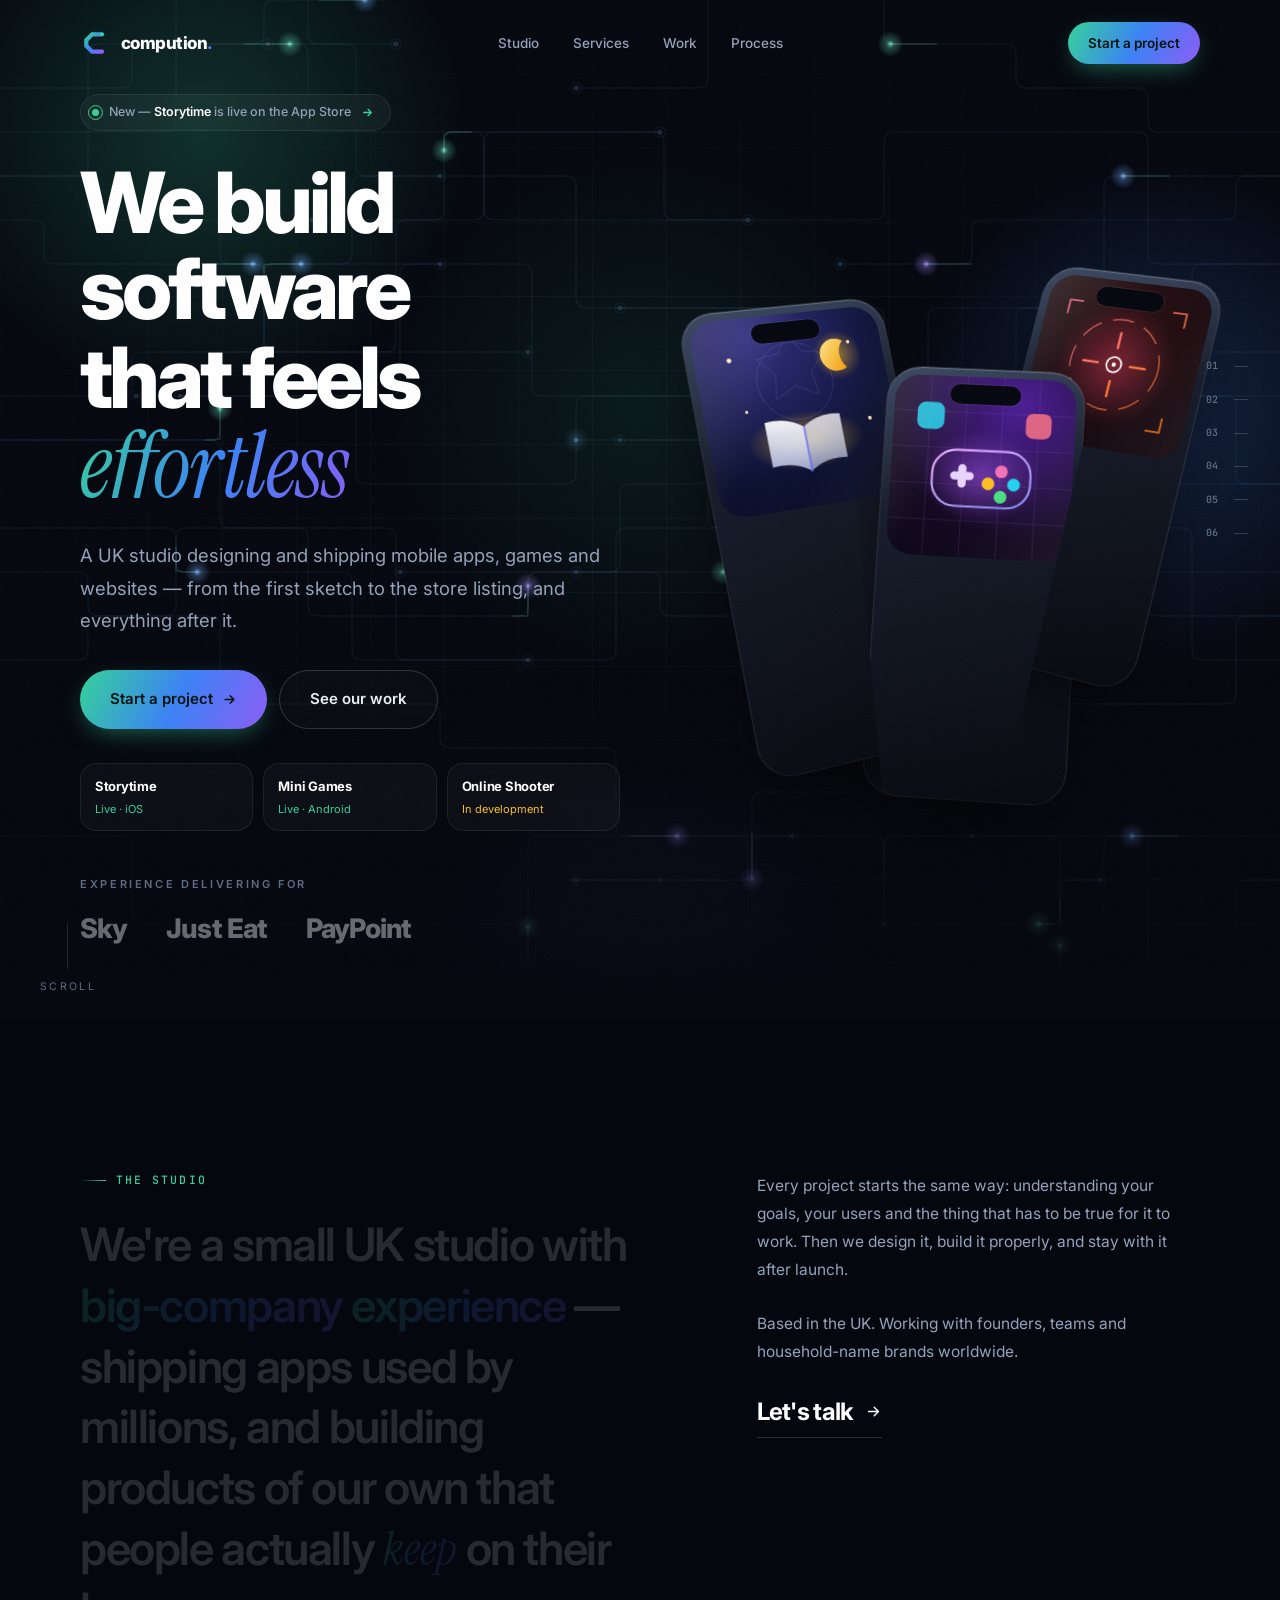
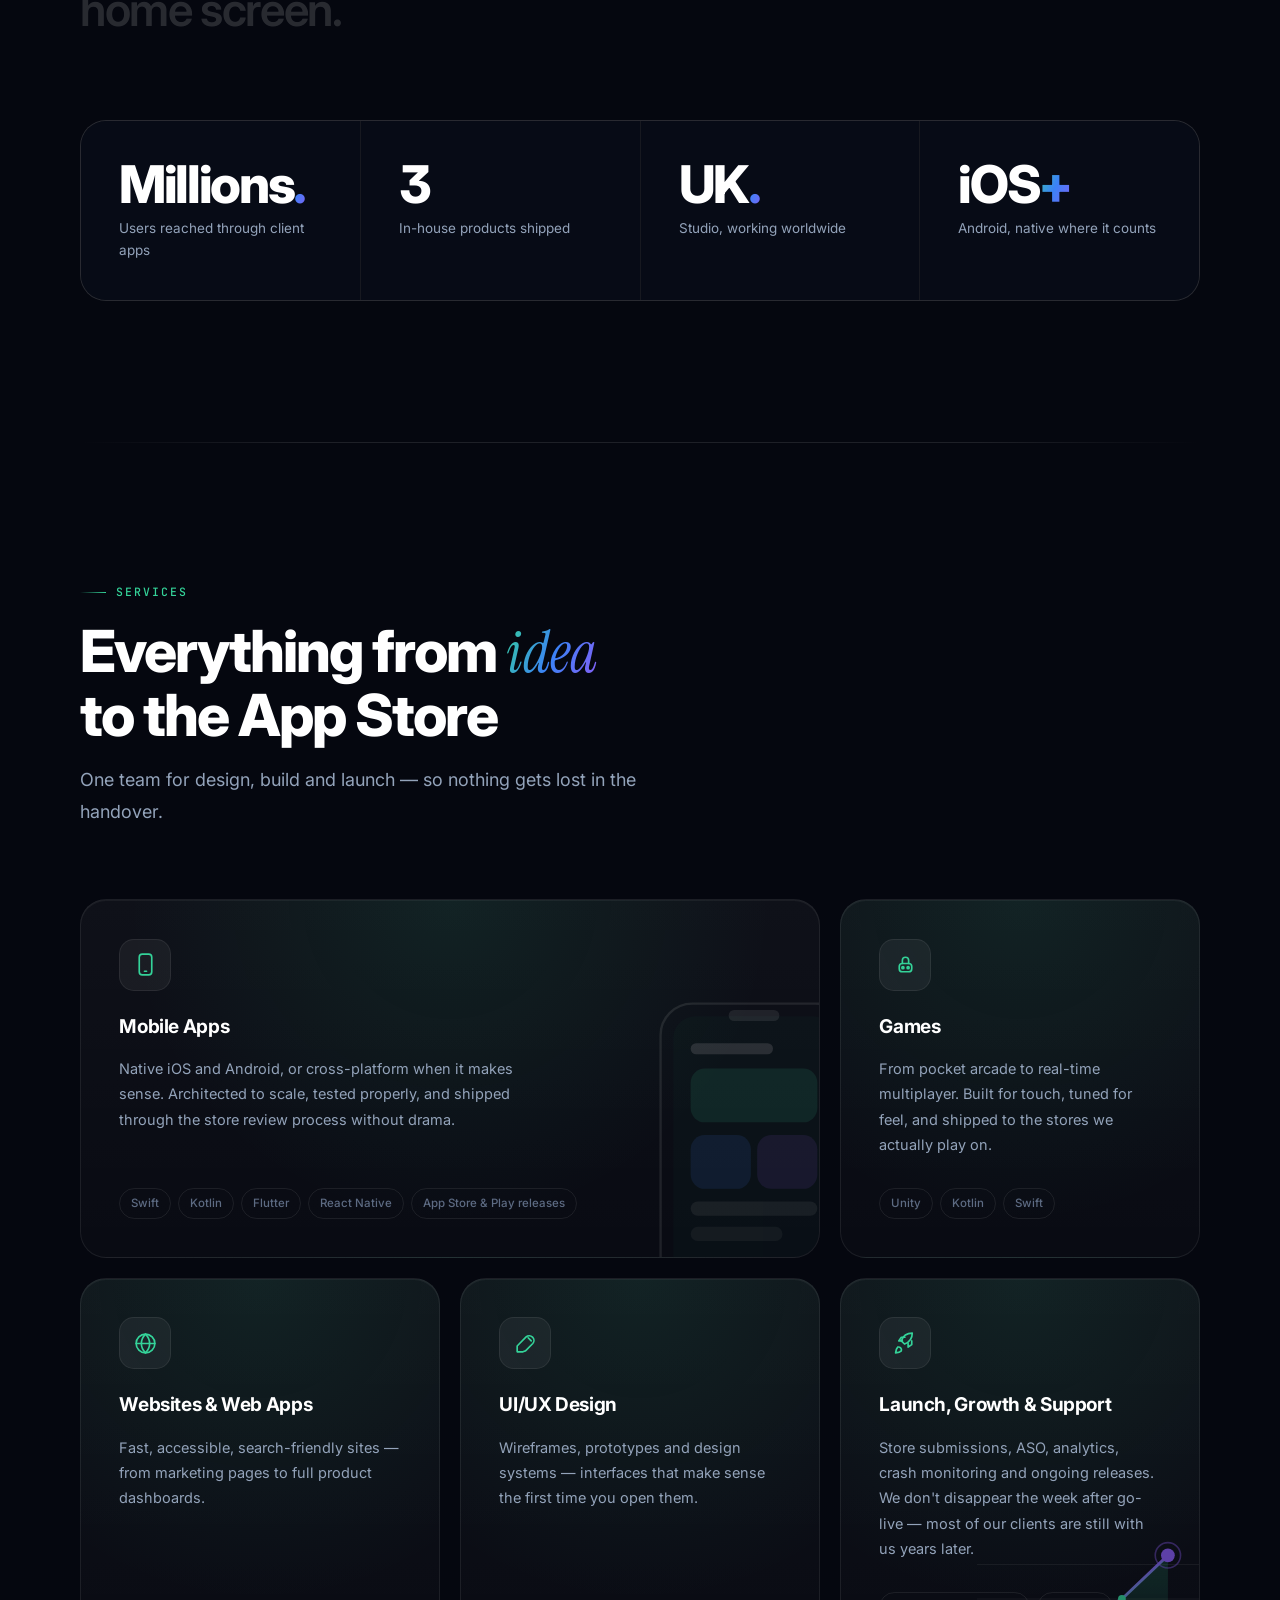
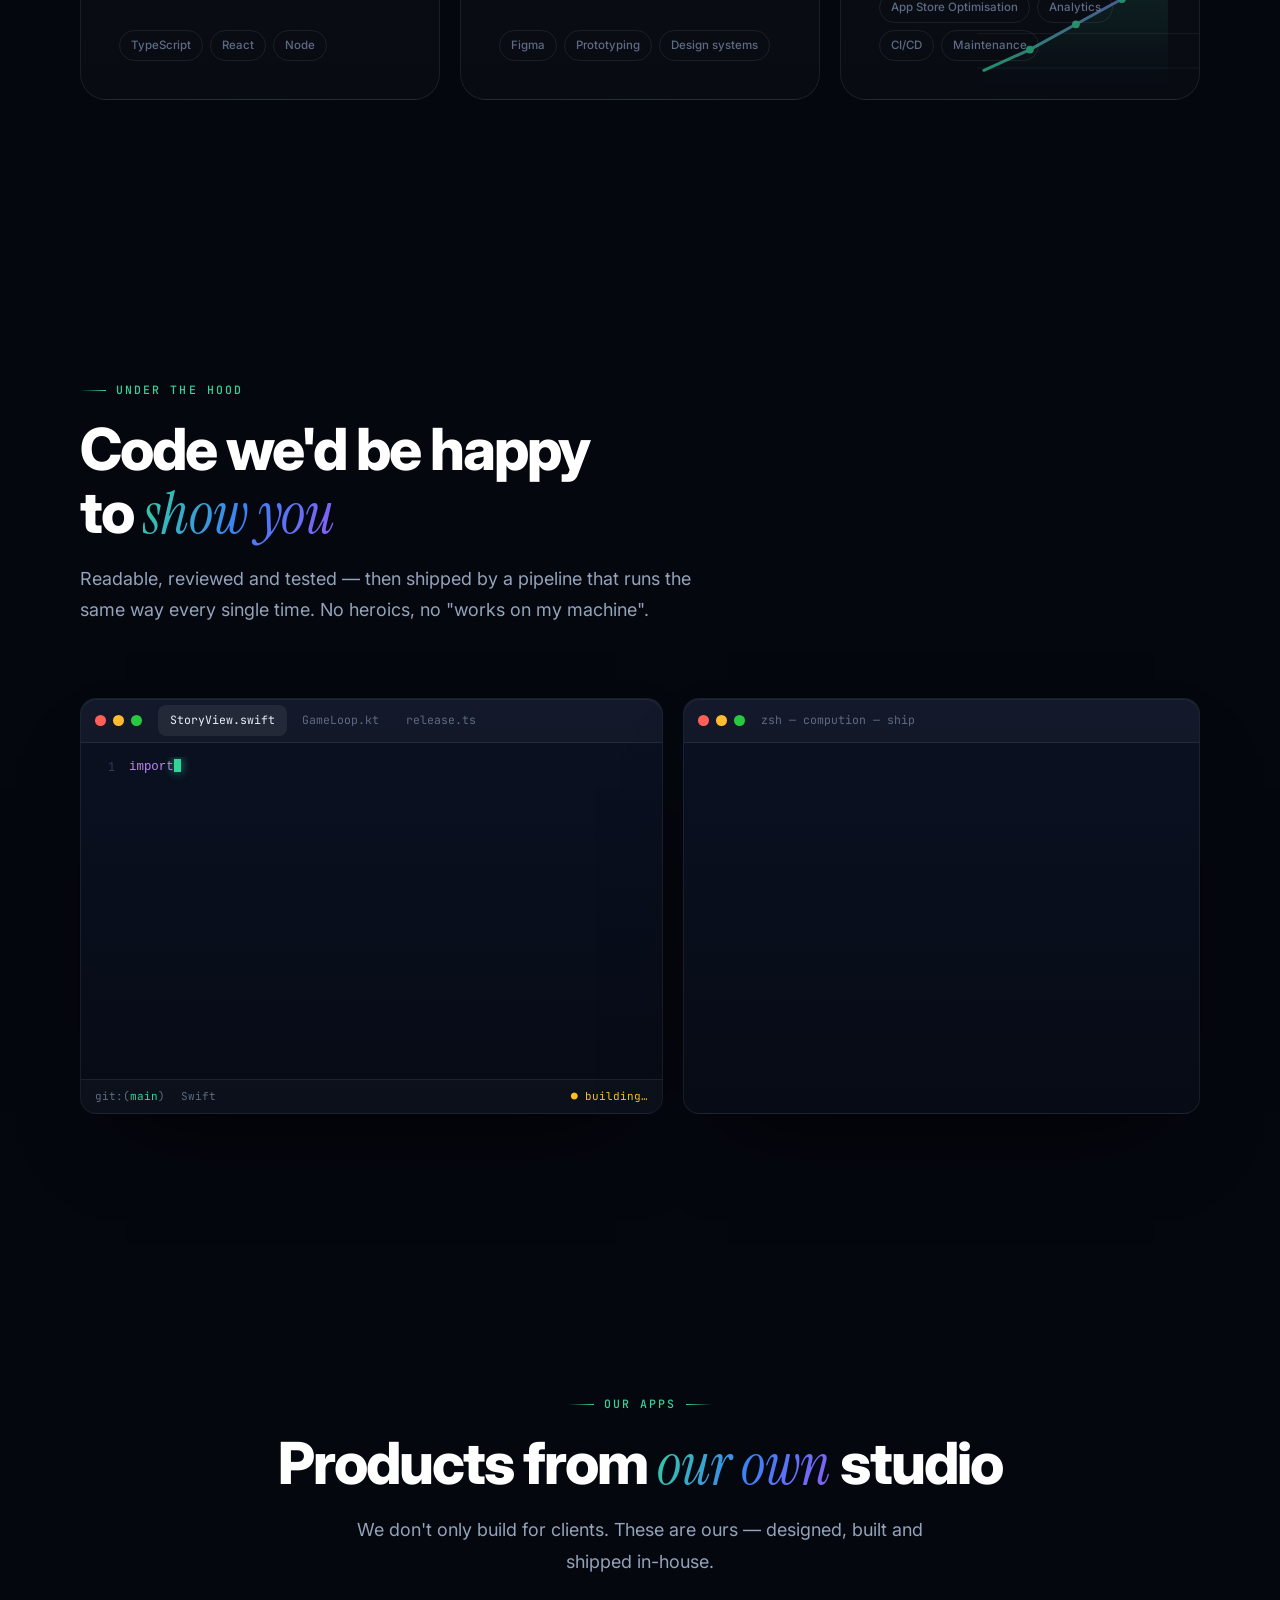
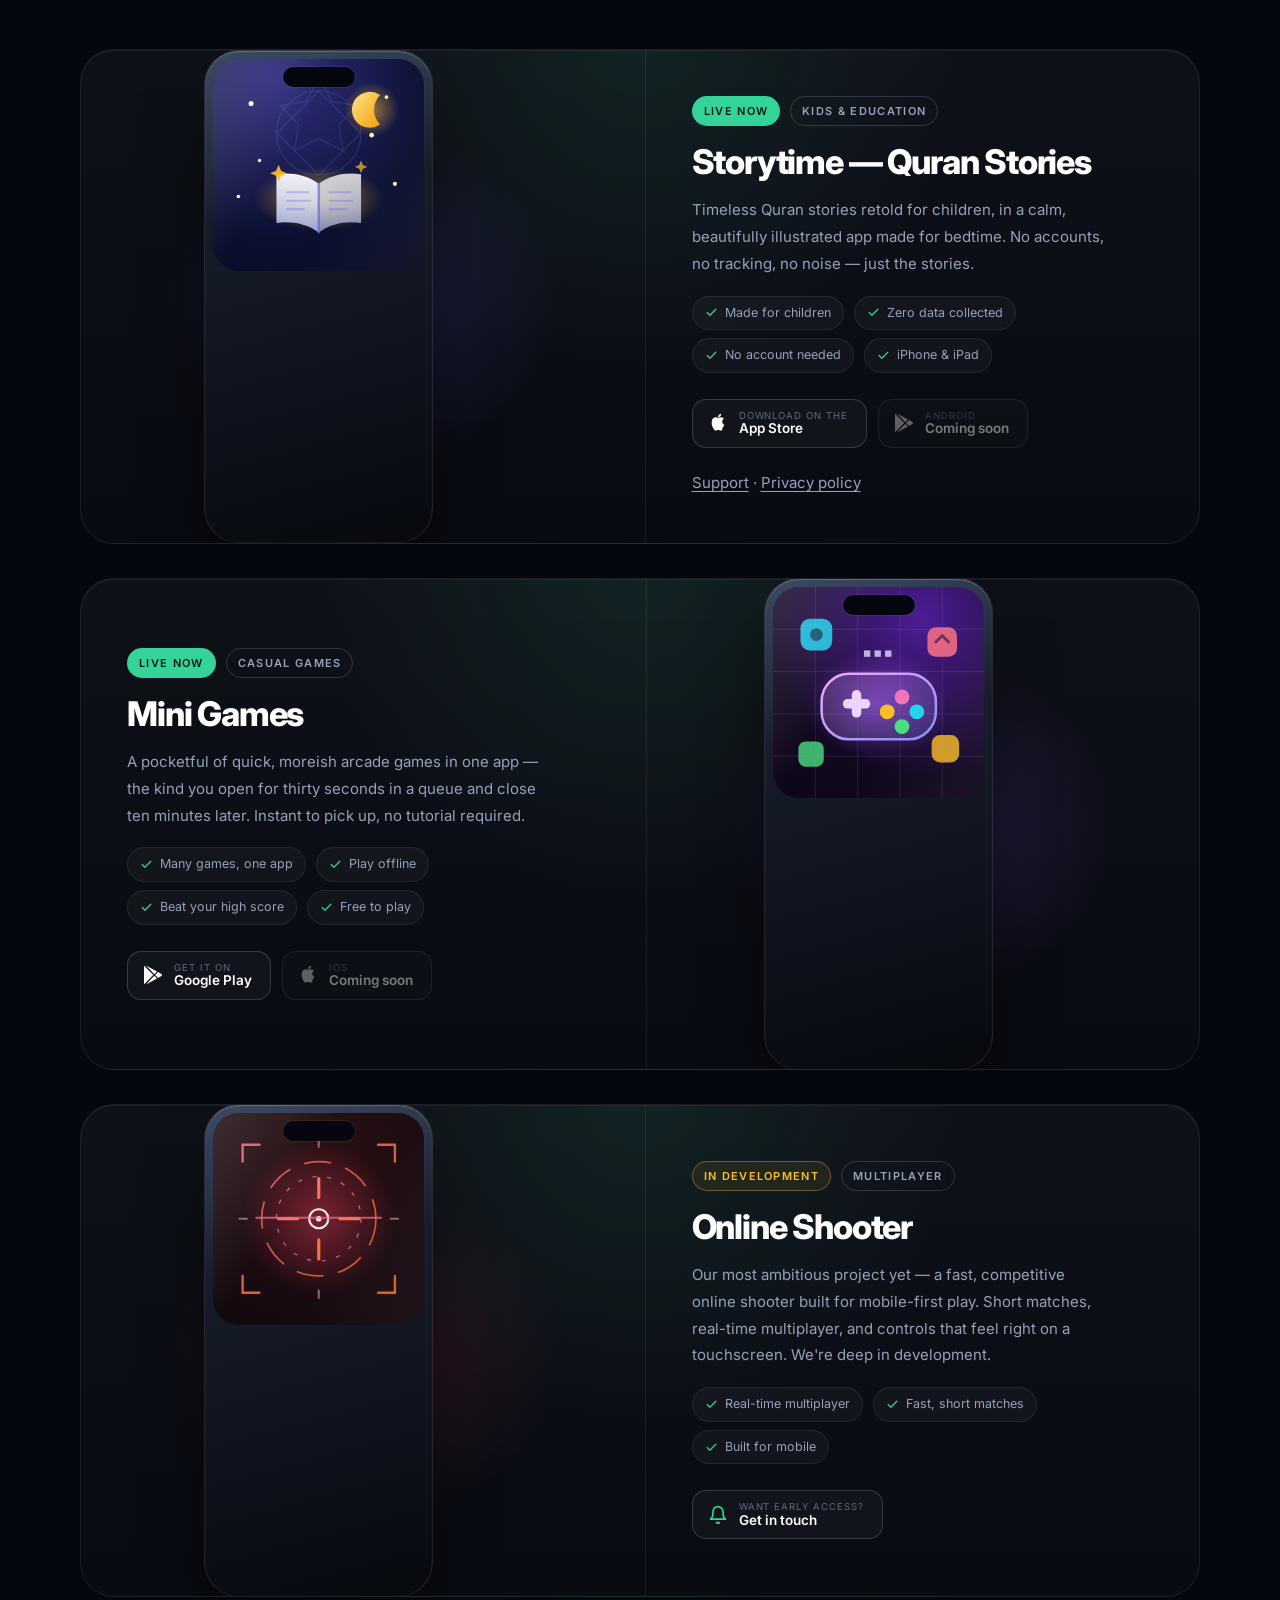
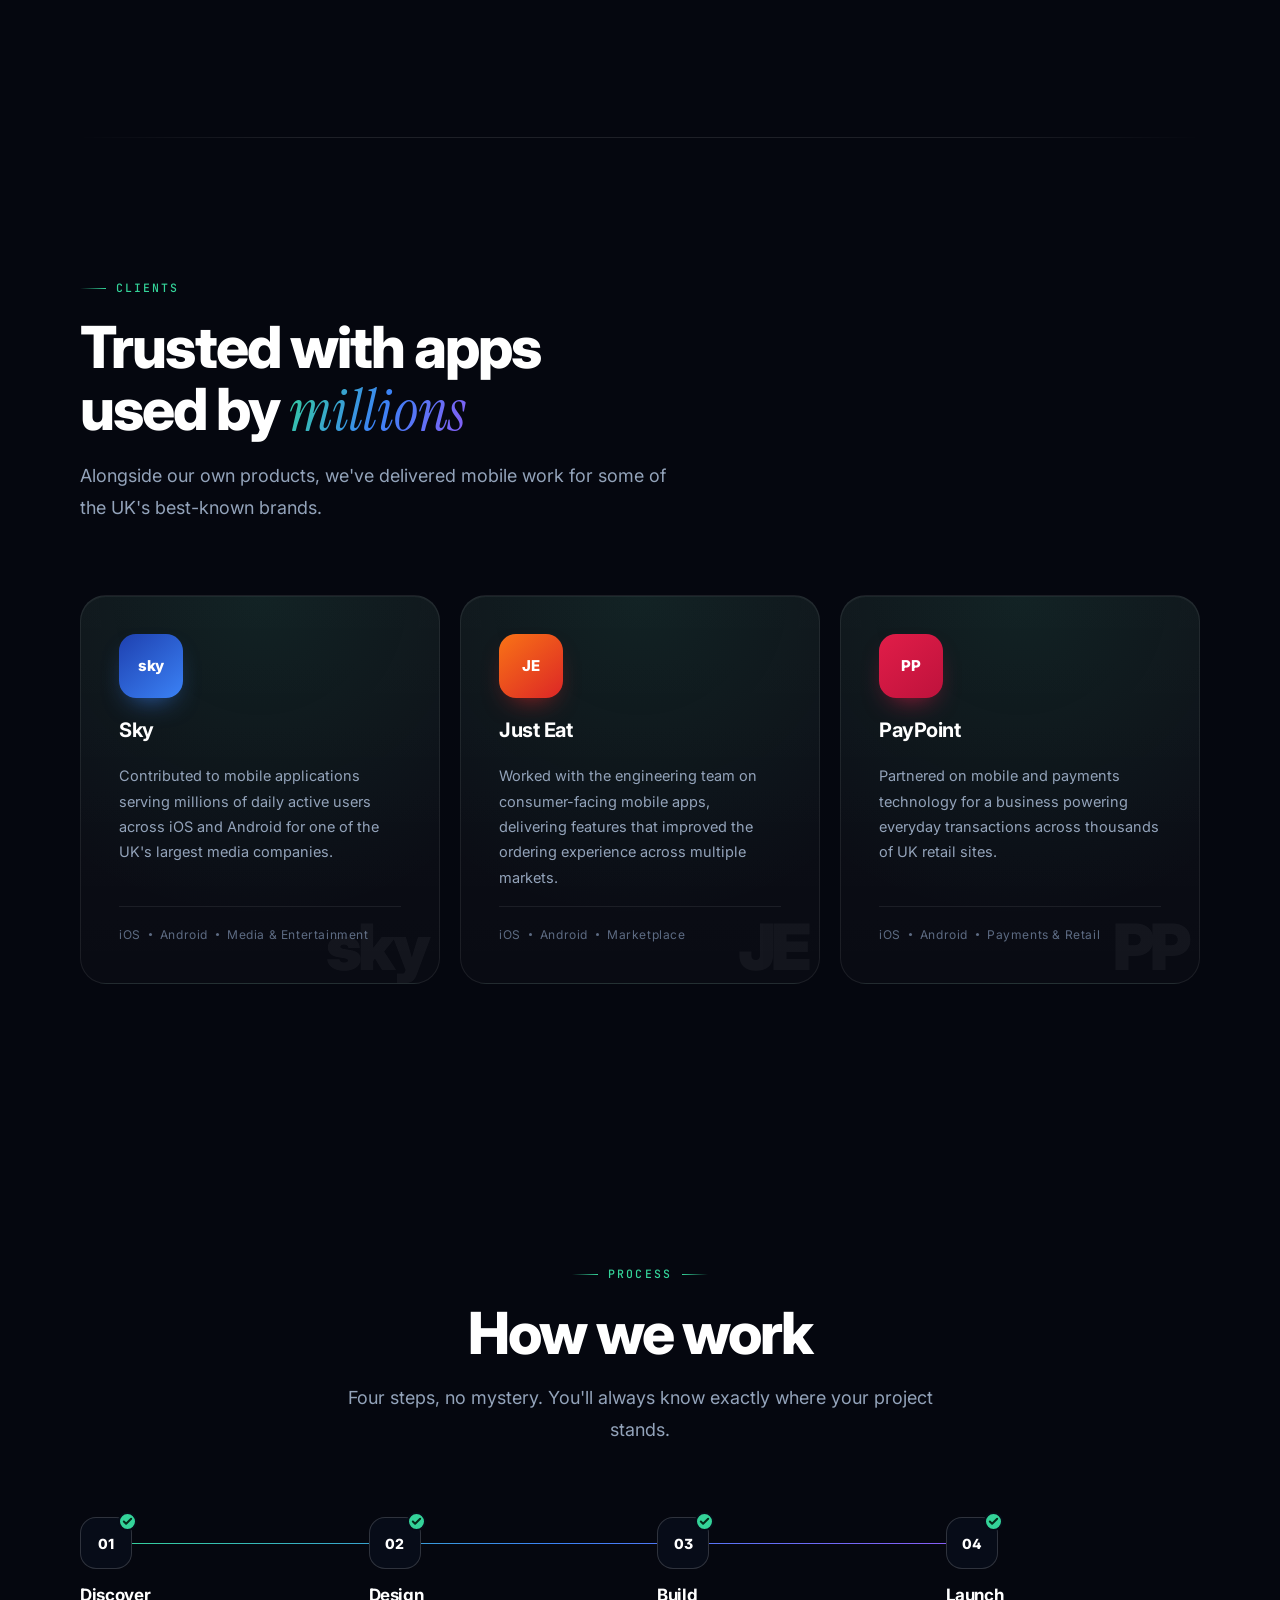
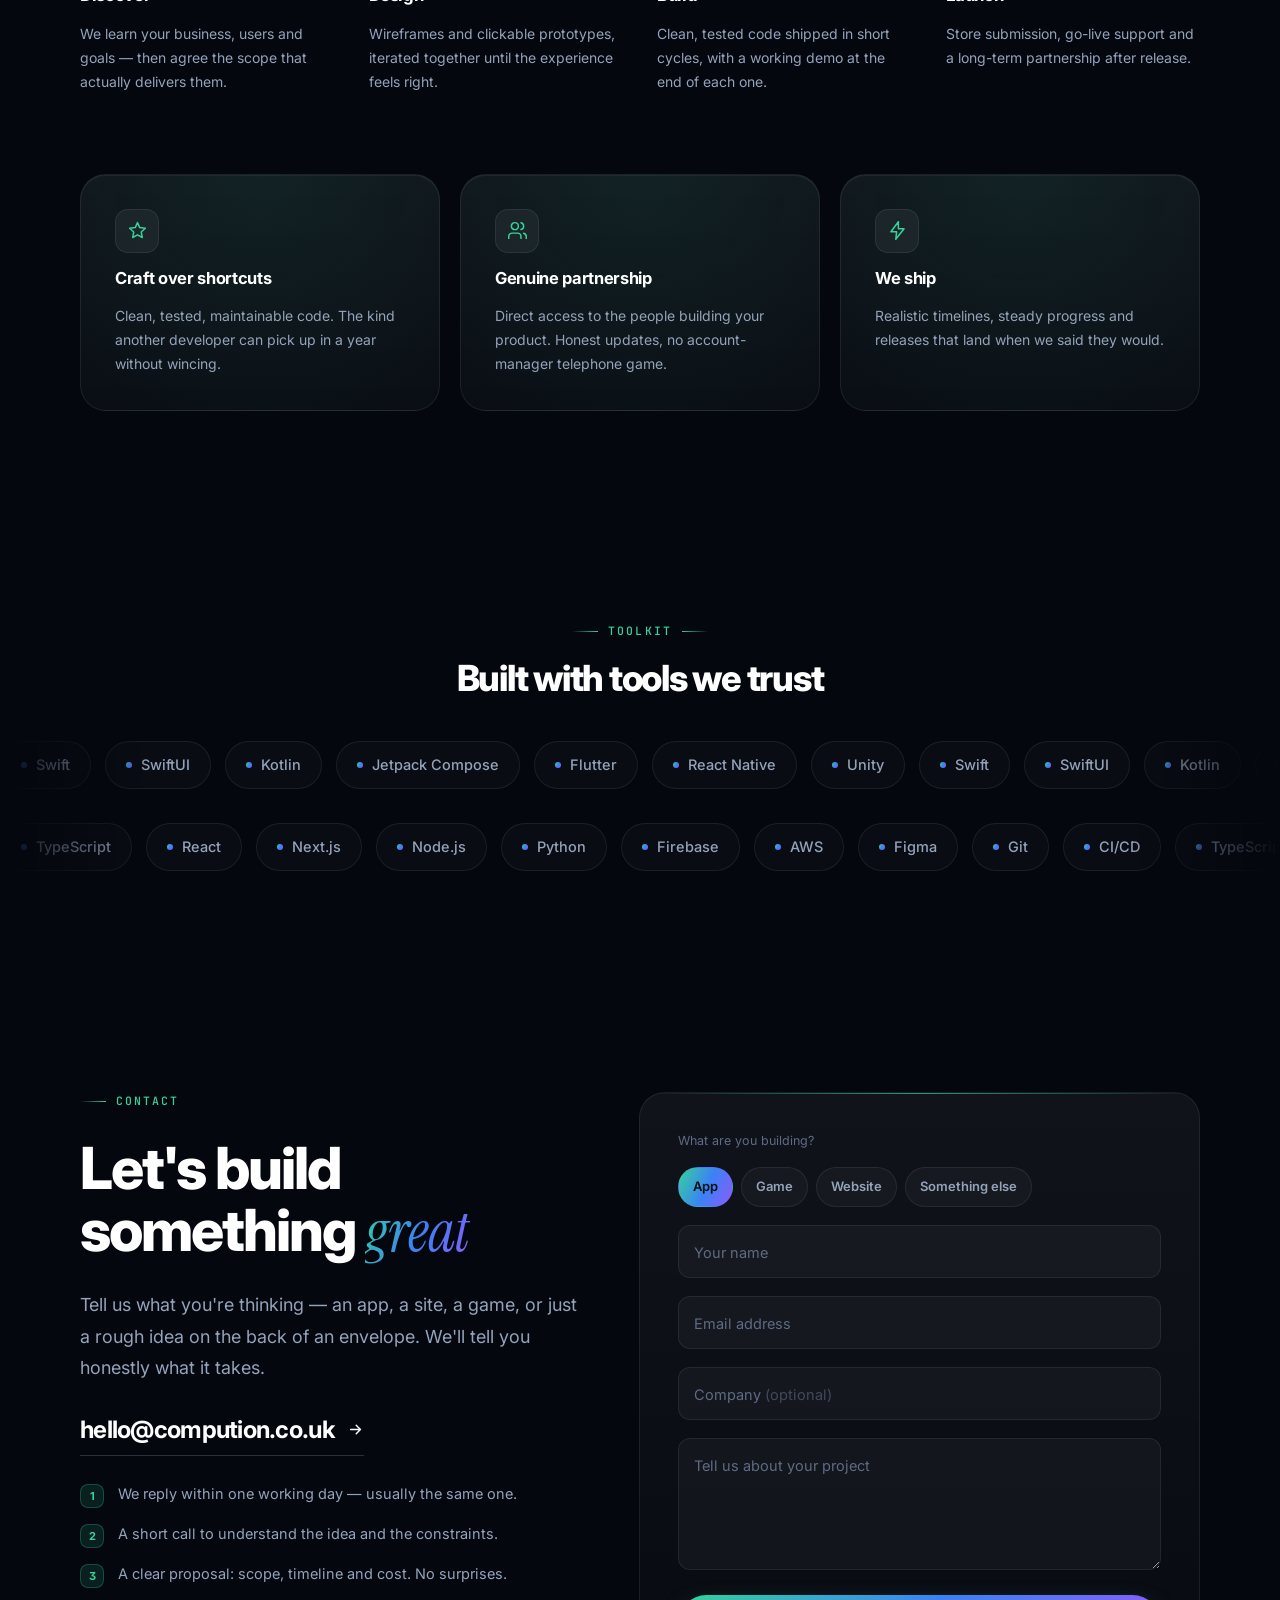
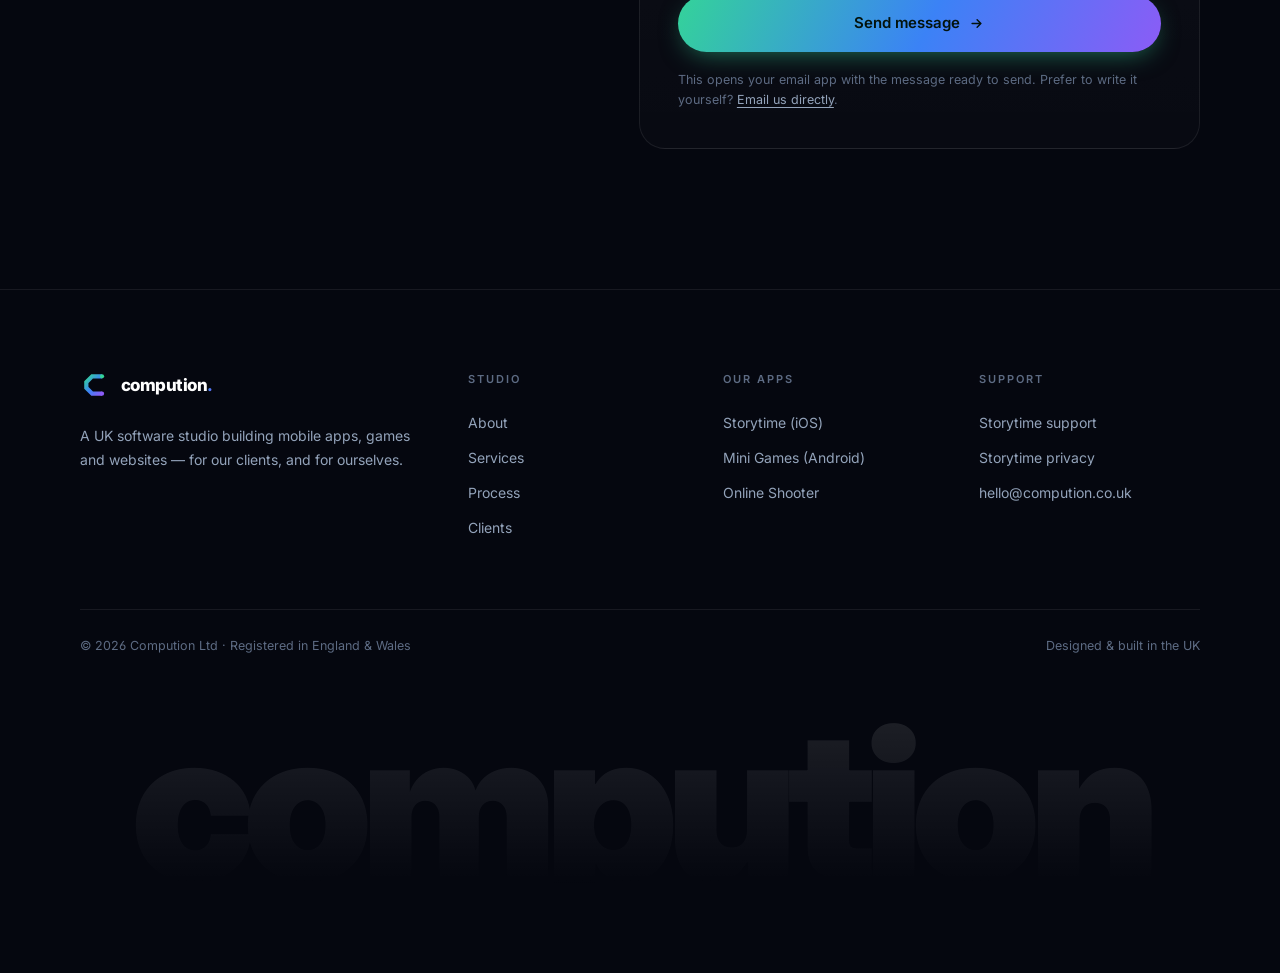
==== index.html @ 9298b900 "Refresh the studio site into a cinematic marketing page and drop unused assets. The homepage is now " ====
<!DOCTYPE html>
<html lang="en">
<head>
<meta charset="UTF-8">
<meta name="viewport" content="width=device-width, initial-scale=1.0, viewport-fit=cover">
<title>Compution — Mobile Apps, Games &amp; Websites | UK Software Studio</title>
<meta name="description" content="Compution is a UK software studio building mobile apps, games and websites. Makers of Storytime — Quran Stories and Mini Games. Trusted by teams at Sky, Just Eat and PayPoint.">
<meta name="theme-color" content="#05070f">
<meta name="color-scheme" content="dark">
<meta name="apple-mobile-web-app-title" content="Compution">
<link rel="canonical" href="https://compution.co.uk/">

<meta property="og:type" content="website">
<meta property="og:url" content="https://compution.co.uk/">
<meta property="og:title" content="Compution — Mobile Apps, Games &amp; Websites">
<meta property="og:description" content="A UK software studio building mobile apps, games and websites — from first sketch to App Store launch.">
<meta property="og:site_name" content="Compution">
<meta property="og:image" content="https://compution.co.uk/assets/logo/icon-512.png">
<meta property="og:image:alt" content="Compution — the circuit-trace C mark">
<meta name="twitter:card" content="summary">
<meta name="twitter:title" content="Compution — Mobile Apps, Games &amp; Websites">
<meta name="twitter:description" content="A UK software studio building mobile apps, games and websites — from first sketch to App Store launch.">
<meta name="twitter:image" content="https://compution.co.uk/assets/logo/icon-512.png">

<link rel="icon" href="/assets/logo/favicon.svg" type="image/svg+xml">
<link rel="icon" href="/assets/logo/icon-512.png" type="image/png" sizes="512x512">
<link rel="apple-touch-icon" href="/assets/logo/apple-touch-icon.png">

<link rel="preconnect" href="https://fonts.googleapis.com">
<link rel="preconnect" href="https://fonts.gstatic.com" crossorigin>
<link rel="stylesheet" href="https://fonts.googleapis.com/css2?family=Inter:opsz,wght@14..32,300..900&family=Instrument+Serif:ital@0;1&family=JetBrains+Mono:wght@400;500;700&display=swap">

<style>
/* ============================================================
   1. TOKENS
   ============================================================ */
:root{
    --bg:#05070f;
    --bg-soft:#080d1a;
    --panel:rgba(255,255,255,.032);
    --panel-hi:rgba(255,255,255,.06);
    --line:rgba(255,255,255,.075);
    --line-hi:rgba(255,255,255,.16);

    --text:#eaf0f8;
    --muted:#93a3ba;
    --dim:#5d6b83;

    --mint:#34d399;
    --mint-soft:#6ee7b7;
    --blue:#3b82f6;
    --violet:#8b5cf6;
    --amber:#fbbf24;
    --rose:#f43f5e;

    --grad:linear-gradient(115deg,#34d399 0%,#3b82f6 52%,#8b5cf6 100%);
    --grad-soft:linear-gradient(115deg,rgba(52,211,153,.16),rgba(59,130,246,.16) 52%,rgba(139,92,246,.16));

    --mono:'JetBrains Mono',ui-monospace,SFMono-Regular,Menlo,Consolas,monospace;

    --r-sm:12px;
    --r:18px;
    --r-lg:26px;
    --r-xl:34px;

    --ease:cubic-bezier(.22,1,.36,1);
    --ease-io:cubic-bezier(.65,0,.35,1);
    --spring:cubic-bezier(.34,1.56,.64,1);

    --nav-h:86px;
    --max:1200px;
    --pad:clamp(20px,5vw,40px);
}

*,*::before,*::after{margin:0;padding:0;box-sizing:border-box}

html{
    scroll-behavior:smooth;
    scroll-padding-top:calc(var(--nav-h) + 18px);
    -webkit-text-size-adjust:100%;
    overflow-x:hidden;
    overflow-x:clip;
}
@view-transition{navigation:auto}

body{
    font-family:'Inter',-apple-system,BlinkMacSystemFont,'Segoe UI',sans-serif;
    background:var(--bg);
    color:var(--text);
    line-height:1.65;
    overflow-x:hidden;
    min-height:100vh;
    font-feature-settings:"cv02","cv03","cv04","ss01";
    -webkit-font-smoothing:antialiased;
    -moz-osx-font-smoothing:grayscale;
}
body.is-locked{overflow:hidden}
body.cur-on,body.cur-on *{cursor:none !important}
body.cur-on input,body.cur-on textarea,body.cur-on select{cursor:text !important}

::selection{background:rgba(52,211,153,.28);color:#fff}

.skip{
    position:fixed;
    left:18px;top:18px;
    z-index:10002;
    padding:10px 16px;
    background:#fff;color:#05070f;
    font-size:13px;font-weight:700;
    border-radius:10px;
    transform:translateY(-160%);
    transition:transform .35s var(--ease);
}
.skip:focus,.skip:focus-visible{transform:none;outline:none}

img,svg{display:block;max-width:100%}
a{color:inherit;text-decoration:none}
button{font:inherit;color:inherit;background:none;border:none;cursor:pointer}

:focus-visible{
    outline:2px solid var(--mint);
    outline-offset:3px;
    border-radius:6px;
}

/* Scrollbar */
::-webkit-scrollbar{width:10px;height:10px}
::-webkit-scrollbar-track{background:#05070f}
::-webkit-scrollbar-thumb{background:#1c2740;border-radius:20px;border:2px solid #05070f}
::-webkit-scrollbar-thumb:hover{background:#2b3a5c}

/* ============================================================
   2. TYPE PRIMITIVES
   ============================================================ */
.serif{
    font-family:'Instrument Serif',Georgia,serif;
    font-style:italic;
    font-weight:400;
    letter-spacing:0;
}
.grad-text{
    background:var(--grad);
    -webkit-background-clip:text;
    background-clip:text;
    -webkit-text-fill-color:transparent;
    color:transparent;
}
.eyebrow{
    display:inline-flex;
    align-items:center;
    gap:10px;
    font-family:var(--mono);
    font-size:11.5px;
    font-weight:500;
    letter-spacing:.18em;
    text-transform:uppercase;
    color:var(--mint);
    /* monospace so the scramble-decode animation never shifts layout */
}
.eyebrow::before{
    content:"";
    width:26px;height:1px;
    background:linear-gradient(90deg,transparent,var(--mint));
}
.eyebrow.is-centered::after{
    content:"";
    width:26px;height:1px;
    background:linear-gradient(90deg,var(--mint),transparent);
}

.h2{
    font-size:clamp(30px,5.2vw,58px);
    font-weight:800;
    letter-spacing:-.035em;
    line-height:1.07;
    color:#fff;
}
.lead{
    font-size:clamp(15px,1.6vw,18px);
    color:var(--muted);
    line-height:1.75;
    max-width:56ch;
}

/* ============================================================
   3. LAYOUT
   ============================================================ */
.shell{
    width:100%;
    max-width:var(--max);
    margin-inline:auto;
    padding-inline:var(--pad);
}
section{position:relative}
.sec{padding-block:clamp(80px,11vw,150px)}
.sec-head{
    display:flex;
    flex-direction:column;
    gap:18px;
    margin-bottom:clamp(44px,6vw,72px);
    max-width:760px;
}
.sec-head.is-centered{
    align-items:center;
    text-align:center;
    margin-inline:auto;
}
.sec-head.is-centered .lead{margin-inline:auto;text-align:center}

/* Hairline between sections */
.hairline{
    height:1px;
    background:linear-gradient(90deg,transparent,rgba(255,255,255,.1) 20%,rgba(255,255,255,.1) 80%,transparent);
}

/* ============================================================
   4. FIXED OVERLAYS (grain / cursor / preloader)
   ============================================================ */
.grain{
    position:fixed;
    inset:-120px;
    z-index:9997;
    pointer-events:none;
    opacity:.038;
    background-image:url("data:image/svg+xml;utf8,<svg xmlns='http://www.w3.org/2000/svg' width='240' height='240'><filter id='n'><feTurbulence type='fractalNoise' baseFrequency='.82' numOctaves='3' stitchTiles='stitch'/></filter><rect width='240' height='240' filter='url(%23n)'/></svg>");
    animation:grainShift 6s steps(6) infinite;
    will-change:transform;
}
@keyframes grainShift{
    0%{transform:translate(0,0)}
    20%{transform:translate(-24px,14px)}
    40%{transform:translate(18px,-22px)}
    60%{transform:translate(-14px,-12px)}
    80%{transform:translate(22px,18px)}
    100%{transform:translate(0,0)}
}

/* Custom cursor */
.cur-dot,.cur-ring{
    position:fixed;
    top:0;left:0;
    z-index:9999;
    pointer-events:none;
    border-radius:50%;
    opacity:0;
    transition:opacity .35s;
}
.cur-dot{
    width:6px;height:6px;
    background:var(--mint);
    margin:-3px 0 0 -3px;
    box-shadow:0 0 12px rgba(52,211,153,.9);
}
.cur-ring{
    width:38px;height:38px;
    margin:-19px 0 0 -19px;
    border:1px solid rgba(255,255,255,.28);
    transition:opacity .35s,width .35s var(--spring),height .35s var(--spring),
               margin .35s var(--spring),border-color .35s,background .35s;
}
body.cur-on .cur-dot,
body.cur-on .cur-ring{opacity:1}
body.cur-hot .cur-ring{
    width:66px;height:66px;
    margin:-33px 0 0 -33px;
    border-color:rgba(52,211,153,.55);
    background:rgba(52,211,153,.07);
}
body.cur-hot .cur-dot{opacity:0}
.cur-label{
    position:fixed;
    z-index:10000;
    pointer-events:none;
    padding:7px 12px;
    border-radius:99px;
    background:#fff;
    color:#05070f;
    font-size:10.5px;
    font-weight:700;
    letter-spacing:.14em;
    text-transform:uppercase;
    opacity:0;
    transform:translate(-50%,22px) scale(.86);
    transition:opacity .3s,transform .4s var(--spring);
    white-space:nowrap;
}
body.cur-text .cur-label{opacity:1;transform:translate(-50%,28px) scale(1)}

/* Preloader */
.loader{
    position:fixed;
    inset:0;
    z-index:10000;
    background:var(--bg);
    display:grid;
    place-items:center;
    gap:24px;
    grid-auto-flow:row;
    transition:opacity .7s var(--ease),visibility .7s;
}
.loader.is-done{opacity:0;visibility:hidden;pointer-events:none}
.loader-mark{
    width:64px;height:64px;
    animation:loaderPulse 1.6s var(--ease-io) infinite;
}
/* the mark draws itself in like a trace being routed (pathLength="1") */
.loader-mark path{
    stroke-dasharray:1;
    stroke-dashoffset:1;
    animation:draw 1.6s var(--ease-io) infinite;
}
@keyframes draw{
    0%{stroke-dashoffset:1}
    45%{stroke-dashoffset:0}
    75%{stroke-dashoffset:0;opacity:1}
    100%{stroke-dashoffset:0;opacity:.2}
}
@keyframes loaderPulse{
    0%,100%{transform:scale(1)}
    50%{transform:scale(1.06)}
}
.loader-bar{
    width:210px;height:2px;
    background:rgba(255,255,255,.1);
    border-radius:2px;
    overflow:hidden;
}
.loader-bar i{
    display:block;height:100%;width:0%;
    background:var(--grad);
    transition:width .3s linear;
}
.loader-log{
    width:210px;
    font-family:var(--mono);
    font-size:11px;
    line-height:1.9;
    color:var(--dim);
    min-height:76px;
}
.loader-log div{
    display:flex;
    gap:8px;
    opacity:0;
    animation:logIn .3s var(--ease) forwards;
}
.loader-log b{color:var(--mint);font-weight:400}
.loader-log span{color:#6c7d97}
@keyframes logIn{to{opacity:1}}

/* Scroll progress */
.progress{
    position:fixed;
    top:0;left:0;
    height:2px;
    width:100%;
    z-index:120;
    transform-origin:0 50%;
    transform:scaleX(0);
    background:var(--grad);
    box-shadow:0 0 14px rgba(52,211,153,.5);
}

/* ============================================================
   5. NAV
   ============================================================ */
.nav{
    position:fixed;
    top:12px;left:0;right:0;
    width:calc(100% - 24px);
    max-width:calc(var(--max) + 28px);
    height:62px;
    margin-inline:auto;
    z-index:110;
    display:flex;
    align-items:center;
    border-radius:20px;
    border:1px solid transparent;
    transition:background .45s var(--ease),border-color .45s,backdrop-filter .45s,box-shadow .45s;
}
.nav.is-stuck,
body.menu-open .nav{
    background:rgba(6,9,18,.78);
    backdrop-filter:blur(22px) saturate(170%);
    -webkit-backdrop-filter:blur(22px) saturate(170%);
    border-color:var(--line);
    box-shadow:0 18px 50px -28px rgba(0,0,0,.85);
}
.nav-inner{
    width:100%;
    max-width:var(--max);
    margin-inline:auto;
    padding-inline:var(--pad);
    display:flex;
    align-items:center;
    justify-content:space-between;
    gap:24px;
}
.brand{
    display:inline-flex;
    align-items:center;
    gap:11px;
    font-size:17px;
    font-weight:800;
    letter-spacing:-.03em;
    color:#fff;
}
.brand-mark{
    width:30px;height:30px;
    flex:none;
    transition:transform .55s var(--spring);
}
.brand:hover .brand-mark{transform:rotate(-8deg) scale(1.08)}
.brand i{
    font-style:normal;
    background:var(--grad);
    -webkit-background-clip:text;background-clip:text;
    -webkit-text-fill-color:transparent;
}

.nav-menu{
    display:flex;
    align-items:center;
    gap:4px;
    position:relative;
    padding:4px;
}
.nav-pill{
    position:absolute;
    top:50%;left:0;
    height:34px;
    border-radius:99px;
    background:rgba(255,255,255,.06);
    border:1px solid rgba(255,255,255,.05);
    transform:translate(0,-50%) scaleX(0);
    transform-origin:left center;
    width:0;
    opacity:0;
    pointer-events:none;
    transition:transform .5s var(--ease),width .5s var(--ease),opacity .35s;
}
.nav-menu.pill-on .nav-pill{opacity:1}
.nav-link{
    position:relative;
    z-index:1;
    font-size:13.5px;
    font-weight:500;
    color:var(--muted);
    padding:8px 15px;
    border-radius:99px;
    transition:color .3s;
    white-space:nowrap;
}
.nav-link:hover,.nav-link.is-active{color:#fff}

.nav-right{display:flex;align-items:center;gap:14px}

.btn{
    position:relative;
    display:inline-flex;
    align-items:center;
    justify-content:center;
    gap:9px;
    font-weight:600;
    border-radius:99px;
    white-space:nowrap;
    overflow:hidden;
    isolation:isolate;
    transition:transform .35s var(--ease),box-shadow .35s var(--ease),
               border-color .35s,background .35s,color .35s;
}
.btn-sm{font-size:13.5px;padding:10px 20px}
.btn-lg{font-size:15px;padding:16px 30px}

.btn-primary{
    background:var(--grad);
    color:#03130d;
    box-shadow:0 8px 26px -8px rgba(52,211,153,.55);
}
.btn-primary::after{
    content:"";
    position:absolute;
    inset:0;
    z-index:-1;
    background:linear-gradient(115deg,#6ee7b7,#60a5fa 52%,#a78bfa);
    opacity:0;
    transition:opacity .4s;
}
.btn-primary:hover{
    transform:translateY(-2px);
    box-shadow:0 16px 40px -10px rgba(52,211,153,.6);
}
.btn-primary:hover::after{opacity:1}
/* shine sweep */
.btn-primary::before{
    content:"";
    position:absolute;
    top:0;left:-120%;
    width:60%;height:100%;
    background:linear-gradient(100deg,transparent,rgba(255,255,255,.55),transparent);
    transform:skewX(-18deg);
    transition:left .75s var(--ease);
}
.btn-primary:hover::before{left:150%}

.btn-ghost{
    color:var(--text);
    border:1px solid var(--line-hi);
    background:rgba(255,255,255,.02);
}
.btn-ghost:hover{
    border-color:rgba(52,211,153,.45);
    background:rgba(52,211,153,.06);
    transform:translateY(-2px);
}

/* Burger */
.burger{
    display:none;
    position:relative;
    width:42px;height:42px;
    border-radius:12px;
    border:1px solid var(--line);
    background:rgba(255,255,255,.02);
    transition:border-color .3s,background .3s;
}
.burger:hover{border-color:var(--line-hi)}
/* bars are absolutely centred, then offset — so "open" is simply rotate at centre */
.burger i{
    position:absolute;
    left:50%;top:50%;
    width:17px;height:1.6px;
    background:var(--text);
    border-radius:2px;
    transform:translate(-50%,-50%) translateY(-3.5px);
    transition:transform .45s var(--ease),width .45s var(--ease);
}
.burger i:last-child{
    width:12px;
    transform:translate(-50%,-50%) translateY(3.5px);
}
body.menu-open .burger i:first-child{transform:translate(-50%,-50%) rotate(45deg)}
body.menu-open .burger i:last-child{transform:translate(-50%,-50%) rotate(-45deg);width:17px}

/* Mobile drawer */
.drawer{
    position:fixed;
    inset:0;
    z-index:105;
    background:rgba(5,7,15,.97);
    backdrop-filter:blur(22px);
    -webkit-backdrop-filter:blur(22px);
    display:flex;
    flex-direction:column;
    justify-content:center;
    gap:6px;
    padding:calc(var(--nav-h) + 30px) var(--pad) 40px;
    clip-path:circle(0% at calc(100% - 44px) 38px);
    transition:clip-path .75s var(--ease);
    pointer-events:none;
}
body.menu-open .drawer{
    clip-path:circle(150% at calc(100% - 44px) 38px);
    pointer-events:auto;
}
.drawer a.d-link{
    display:flex;
    align-items:baseline;
    gap:16px;
    font-size:clamp(30px,9vw,46px);
    font-weight:800;
    letter-spacing:-.04em;
    color:#fff;
    padding-block:10px;
    opacity:0;
    transform:translateY(26px);
    transition:opacity .5s var(--ease),transform .5s var(--ease),color .3s;
}
body.menu-open .drawer a.d-link{opacity:1;transform:none}
.drawer a.d-link:hover{color:var(--mint)}
.d-num{
    font-size:12px;
    font-weight:600;
    color:var(--dim);
    letter-spacing:.1em;
}
.drawer-foot{
    margin-top:36px;
    padding-top:26px;
    border-top:1px solid var(--line);
    display:flex;
    flex-wrap:wrap;
    gap:16px 26px;
    align-items:center;
    opacity:0;
    transform:translateY(20px);
    transition:opacity .5s var(--ease) .45s,transform .5s var(--ease) .45s;
}
body.menu-open .drawer-foot{opacity:1;transform:none}
.drawer-foot a{color:var(--mint);font-weight:600;font-size:15px}

/* ============================================================
   6. HERO
   ============================================================ */
.hero{
    position:relative;
    min-height:100svh;
    display:flex;
    align-items:center;
    padding-top:calc(var(--nav-h) + 8px);
    padding-bottom:70px;
    overflow:hidden;
}
.hero-layout{
    position:relative;
    z-index:2;
    width:100%;
    display:grid;
    grid-template-columns:minmax(0,1.08fr) minmax(280px,.92fr);
    align-items:center;
    gap:clamp(20px,4vw,48px);
}
.hero-copy{
    display:flex;
    flex-direction:column;
    align-items:flex-start;
    text-align:left;
}
.hero-bg{position:absolute;inset:0;z-index:0;pointer-events:none;overflow:hidden}
.hero-canvas{
    position:absolute;
    inset:0;
    width:100%;height:100%;
    opacity:.85;
}
.orb{
    position:absolute;
    border-radius:50%;
    filter:blur(0px);
    will-change:transform;
}
.orb-1{
    width:min(760px,90vw);aspect-ratio:1;
    top:-24%;left:-14%;
    background:radial-gradient(closest-side,rgba(52,211,153,.20),transparent 72%);
    animation:drift1 22s var(--ease-io) infinite alternate;
}
.orb-2{
    width:min(700px,86vw);aspect-ratio:1;
    top:6%;right:-18%;
    background:radial-gradient(closest-side,rgba(59,130,246,.22),transparent 72%);
    animation:drift2 26s var(--ease-io) infinite alternate;
}
.orb-3{
    width:min(620px,80vw);aspect-ratio:1;
    bottom:-28%;left:26%;
    background:radial-gradient(closest-side,rgba(139,92,246,.18),transparent 72%);
    animation:drift3 30s var(--ease-io) infinite alternate;
}
@keyframes drift1{to{transform:translate3d(90px,60px,0) scale(1.15)}}
@keyframes drift2{to{transform:translate3d(-80px,90px,0) scale(1.12)}}
@keyframes drift3{to{transform:translate3d(70px,-70px,0) scale(1.18)}}

.hero-grid{
    position:absolute;
    inset:0;
    background-image:
        linear-gradient(rgba(255,255,255,.038) 1px,transparent 1px),
        linear-gradient(90deg,rgba(255,255,255,.038) 1px,transparent 1px);
    background-size:74px 74px;
    mask-image:radial-gradient(ellipse 90% 62% at 50% 42%,#000 20%,transparent 78%);
    -webkit-mask-image:radial-gradient(ellipse 90% 62% at 50% 42%,#000 20%,transparent 78%);
    opacity:.75;
}
.hero-spot{
    position:absolute;
    inset:0;
    background:radial-gradient(420px circle at var(--hx,50%) var(--hy,40%),rgba(52,211,153,.09),transparent 65%);
    transition:opacity .6s;
}
.hero-fade{
    position:absolute;
    left:0;right:0;bottom:0;
    height:34%;
    background:linear-gradient(to bottom,transparent,var(--bg) 92%);
}

.hero-inner{
    position:relative;
    z-index:2;
    width:100%;
}

.hero h1{
    margin-top:28px;
    font-size:clamp(40px,6.6vw,86px);
    font-weight:800;
    letter-spacing:-.048em;
    line-height:1.02;
    color:#fff;
    max-width:12ch;
}

.badge-live{
    display:inline-flex;
    align-items:center;
    gap:10px;
    padding:7px 16px 7px 11px;
    border-radius:99px;
    background:rgba(255,255,255,.04);
    border:1px solid var(--line);
    font-size:12.5px;
    font-weight:500;
    color:var(--muted);
    backdrop-filter:blur(10px);
    transition:border-color .35s,transform .35s var(--ease),background .35s;
}
.badge-live:hover{border-color:rgba(52,211,153,.4);transform:translateY(-2px);background:rgba(52,211,153,.05)}
.badge-live b{color:#fff;font-weight:600}
.pulse{
    position:relative;
    width:7px;height:7px;
    border-radius:50%;
    background:var(--mint);
    flex:none;
}
.pulse::after{
    content:"";
    position:absolute;
    inset:-4px;
    border-radius:50%;
    border:1px solid var(--mint);
    animation:pulseRing 2s var(--ease-io) infinite;
}
@keyframes pulseRing{
    0%{transform:scale(.6);opacity:1}
    100%{transform:scale(1.9);opacity:0}
}
.badge-arrow{
    transition:transform .35s var(--ease);
    color:var(--mint);
}
.badge-live:hover .badge-arrow{transform:translateX(4px)}

.hero h1 .serif{
    font-size:1.06em;
    letter-spacing:-.01em;
    padding-right:.06em;
}
.hero-sub{
    margin-top:24px;
    font-size:clamp(15.5px,1.7vw,18.5px);
    color:var(--muted);
    max-width:46ch;
    line-height:1.75;
}
.hero-cta{
    margin-top:34px;
    display:flex;
    gap:12px;
    flex-wrap:wrap;
    justify-content:flex-start;
}

/* Product chips under the hero CTAs */
.hero-products{
    margin-top:34px;
    display:grid;
    grid-template-columns:repeat(3,minmax(0,1fr));
    gap:10px;
    width:100%;
    max-width:540px;
}
.hp{
    display:flex;
    flex-direction:column;
    gap:2px;
    padding:12px 14px;
    border-radius:16px;
    border:1px solid var(--line);
    background:rgba(255,255,255,.03);
    backdrop-filter:blur(12px);
    transition:transform .4s var(--ease),border-color .35s,background .35s;
}
.hp:hover{transform:translateY(-3px);border-color:rgba(52,211,153,.4);background:rgba(52,211,153,.05)}
.hp b{font-size:13px;font-weight:700;color:#fff;letter-spacing:-.02em}
.hp small{font-size:11px;color:var(--dim)}
.hp .dot-live{color:var(--mint)}
.hp .dot-soon{color:var(--amber)}

/* Line-mask reveal */
.reveal-line{display:block;overflow:hidden;padding-bottom:.1em;margin-bottom:-.06em}
.reveal-line>span{
    display:block;
    transform:translateY(115%);
    transition:transform 1.15s var(--ease);
    transition-delay:var(--d,0ms);
}
body.is-ready .reveal-line>span{transform:translateY(0)}

.fade-up{
    opacity:0;
    transform:translateY(24px);
    transition:opacity .9s var(--ease),transform .9s var(--ease);
    transition-delay:var(--d,0ms);
}
body.is-ready .fade-up{opacity:1;transform:none}

/* Hero marquee of clients */
.hero-trust{
    margin-top:clamp(28px,4vw,44px);
    width:100%;
    display:flex;
    flex-direction:column;
    align-items:flex-start;
    gap:14px;
}
.trust-label{
    font-size:11px;
    font-weight:600;
    letter-spacing:.24em;
    text-transform:uppercase;
    color:var(--dim);
}
.trust-row{
    display:flex;
    align-items:center;
    justify-content:flex-start;
    flex-wrap:wrap;
    gap:clamp(18px,3vw,40px);
}
.trust-item{
    font-size:clamp(19px,2.6vw,27px);
    font-weight:800;
    letter-spacing:-.03em;
    color:rgba(255,255,255,.4);
    transition:color .4s,transform .4s var(--ease),filter .4s;
    display:inline-flex;
    align-items:center;
    gap:8px;
}
.trust-item:hover{color:#fff;transform:translateY(-3px)}

/* Scroll cue */
.scroll-cue{
    position:absolute;
    left:var(--pad);
    bottom:26px;
    transform:none;
    z-index:3;
    display:flex;
    flex-direction:column;
    align-items:center;
    gap:9px;
    font-size:10.5px;
    letter-spacing:.22em;
    text-transform:uppercase;
    color:var(--dim);
}
.scroll-track{
    width:1px;height:46px;
    background:rgba(255,255,255,.12);
    position:relative;
    overflow:hidden;
}
.scroll-track::after{
    content:"";
    position:absolute;
    top:-50%;left:0;
    width:100%;height:50%;
    background:linear-gradient(to bottom,transparent,var(--mint));
    animation:scrollDot 2.2s var(--ease-io) infinite;
}
@keyframes scrollDot{
    0%{top:-50%}
    100%{top:100%}
}

/* Device stage */
.stage{
    position:relative;
    height:min(560px,72svh);
    width:100%;
    perspective:1400px;
    transform-style:preserve-3d;
    transition:transform .6s var(--ease);
    transform-origin:center center;
}
.stage-inner{
    position:absolute;
    inset:0;
    transform-style:preserve-3d;
    transition:transform .55s var(--ease);
    will-change:transform;
}
.phone{
    position:relative;
    width:min(72%,248px);
    aspect-ratio:9/19.4;
    border-radius:34px;
    padding:8px;
    background:linear-gradient(165deg,#3d4a63 0%,#161c2a 32%,#07090f 100%);
    box-shadow:
        0 40px 80px -24px rgba(0,0,0,.9),
        0 0 0 1px rgba(255,255,255,.14),
        inset 0 1px 1px rgba(255,255,255,.22);
    transition:transform .8s var(--ease);
}
.phone-screen{
    height:100%;
    border-radius:26px;
    overflow:hidden;
    position:relative;
}
.phone-screen svg{
    width:100%;
    height:100%;
    max-width:none;
}
.phone-screen::after{
    content:"";
    position:absolute;
    inset:0;
    z-index:3;
    pointer-events:none;
    border-radius:inherit;
    background:linear-gradient(120deg,rgba(255,255,255,.14),transparent 38%,transparent 62%,rgba(255,255,255,.05));
}
.phone-nub{
    position:absolute;
    top:8px;left:50%;
    width:72px;height:20px;
    transform:translateX(-50%);
    background:#05070f;
    border-radius:20px;
    z-index:4;
    box-shadow:0 0 0 1px rgba(255,255,255,.06);
}
.phone-float{animation:phoneFloat 6.4s var(--ease-io) infinite}
.phone-float.d1{animation-duration:7.2s;animation-delay:-1.4s}
.phone-float.d2{animation-duration:5.6s;animation-delay:-2.8s}
@keyframes phoneFloat{
    0%,100%{transform:translateY(0)}
    50%{transform:translateY(-14px)}
}
.stage .phone{
    position:absolute;
    width:214px;
}
.stage .p1{left:2%;top:10%;z-index:3;transform:rotateY(22deg) rotateX(8deg) rotate(-9deg)}
.stage .p2{left:34%;top:22%;z-index:2;width:200px;transform:rotateY(-4deg) rotateX(6deg) rotate(3deg)}
.stage .p3{left:58%;top:4%;z-index:1;width:190px;transform:rotateY(-24deg) rotateX(10deg) rotate(11deg)}
.app:hover .phone{transform:translateY(-10px) rotate(-2deg) scale(1.03)}

/* Side spy */
.spy{
    position:fixed;
    right:22px;
    top:50%;
    transform:translateY(-50%);
    z-index:90;
    display:flex;
    flex-direction:column;
    gap:4px;
    opacity:0;
    pointer-events:none;
    transition:opacity .5s;
}
body.is-ready .spy{opacity:1;pointer-events:auto}
.spy a{
    display:flex;
    align-items:center;
    gap:10px;
    font-size:10.5px;
    font-weight:600;
    letter-spacing:.16em;
    text-transform:uppercase;
    color:var(--dim);
    padding:6px 0;
    transition:color .35s;
}
.spy a span{
    width:18px;
    font-family:var(--mono);
    font-size:10px;
    letter-spacing:0;
    color:var(--dim);
}
.spy a i{
    width:14px;height:1px;
    background:rgba(255,255,255,.18);
    transition:width .45s var(--ease),background .35s;
}
.spy a:hover, .spy a.is-active{color:#fff}
.spy a.is-active i{width:28px;background:var(--mint)}
.spy a .spy-name{
    max-width:0;
    overflow:hidden;
    opacity:0;
    letter-spacing:.14em;
    transition:max-width .45s var(--ease),opacity .3s;
    white-space:nowrap;
}
.spy:hover a .spy-name, .spy a.is-active .spy-name{max-width:90px;opacity:1}

/* ============================================================
   7. SCROLL REVEAL SYSTEM
   ============================================================ */
[data-rv]{
    opacity:0;
    transition:opacity 1s var(--ease),transform 1s var(--ease),filter 1s var(--ease);
    transition-delay:var(--d,0ms);
}
[data-rv="up"]{transform:translateY(34px)}
[data-rv="scale"]{transform:translateY(26px) scale(.965)}
[data-rv="left"]{transform:translateX(-42px)}
[data-rv="right"]{transform:translateX(42px)}
[data-rv="blur"]{transform:translateY(20px);filter:blur(9px)}
[data-rv].is-in{opacity:1;transform:none;filter:none}

/* ============================================================
   8. STATEMENT (scroll-lit words)
   ============================================================ */
.statement{
    font-size:clamp(24px,4.2vw,46px);
    font-weight:600;
    letter-spacing:-.03em;
    line-height:1.32;
    max-width:20ch;
}
.statement.wide{max-width:24ch}
.wd{
    color:#fff;
    opacity:.14;
    transition:opacity .45s linear;
    display:inline-block;
}
.statement em{font-style:normal}
.statement em .wd{
    background:var(--grad);
    -webkit-background-clip:text;background-clip:text;
    -webkit-text-fill-color:transparent;
}
.statement .serif .wd{font-family:'Instrument Serif',Georgia,serif;font-style:italic}

.about-grid{
    display:grid;
    grid-template-columns:1.15fr .85fr;
    gap:clamp(34px,6vw,84px);
    align-items:start;
}
.about-side{
    display:flex;
    flex-direction:column;
    gap:26px;
    padding-top:10px;
}
.about-side p{color:var(--muted);font-size:15.5px;line-height:1.8}

/* Stats */
.stats{
    display:grid;
    grid-template-columns:repeat(4,1fr);
    gap:1px;
    background:var(--line);
    border:1px solid var(--line);
    border-radius:var(--r-lg);
    overflow:hidden;
    margin-top:clamp(48px,7vw,80px);
}
.stat{
    background:#070b16;
    padding:clamp(24px,3.2vw,38px);
    display:flex;
    flex-direction:column;
    gap:6px;
    position:relative;
    overflow:hidden;
    transition:background .4s;
}
.stat::after{
    content:"";
    position:absolute;
    inset:auto 0 0 0;
    height:2px;
    background:var(--grad);
    transform:scaleX(0);
    transform-origin:left;
    transition:transform .7s var(--ease);
}
.stat:hover{background:#0a1020}
.stat:hover::after{transform:scaleX(1)}
.stat-num{
    font-size:clamp(32px,4.6vw,52px);
    font-weight:800;
    letter-spacing:-.045em;
    line-height:1;
    color:#fff;
    font-variant-numeric:tabular-nums;
}
.stat-num .u{
    background:var(--grad);
    -webkit-background-clip:text;background-clip:text;
    -webkit-text-fill-color:transparent;
}
.stat-lb{font-size:13.5px;color:var(--muted)}

/* ============================================================
   9. CARDS (shared)
   ============================================================ */
.card{
    position:relative;
    background:
        radial-gradient(520px circle at var(--mx,50%) var(--my,0%),rgba(52,211,153,.09),transparent 62%),
        linear-gradient(180deg,rgba(255,255,255,.045),rgba(255,255,255,.018));
    border:1px solid var(--line);
    border-radius:var(--r-lg);
    overflow:hidden;
    box-shadow:inset 0 1px 0 rgba(255,255,255,.05);
    transition:transform .5s var(--ease),border-color .45s,box-shadow .5s var(--ease);
}
.card::before{
    content:"";
    position:absolute;
    inset:0;
    border-radius:inherit;
    padding:1px;
    background:linear-gradient(135deg,rgba(52,211,153,.55),rgba(59,130,246,.25) 38%,transparent 62%,rgba(139,92,246,.4));
    -webkit-mask:linear-gradient(#000 0 0) content-box,linear-gradient(#000 0 0);
    -webkit-mask-composite:xor;
    mask:linear-gradient(#000 0 0) content-box,linear-gradient(#000 0 0);
    mask-composite:exclude;
    opacity:0;
    transition:opacity .5s;
    pointer-events:none;
}
.card:hover{
    transform:translateY(-6px);
    box-shadow:0 30px 60px -30px rgba(0,0,0,.9);
}
.card:hover::before{opacity:1}

/* ============================================================
   10. SERVICES (bento)
   ============================================================ */
.bento{
    display:grid;
    grid-template-columns:repeat(6,1fr);
    gap:clamp(14px,1.6vw,20px);
}
.svc{
    padding:clamp(26px,3vw,40px);
    display:flex;
    flex-direction:column;
    gap:14px;
    min-height:250px;
    grid-column:span 2;
}
.svc.wide{grid-column:span 4}
.svc-ico{
    width:52px;height:52px;
    border-radius:15px;
    display:grid;
    place-items:center;
    background:rgba(255,255,255,.05);
    border:1px solid var(--line);
    margin-bottom:6px;
    transition:transform .55s var(--spring),background .45s,border-color .45s;
}
.svc:hover .svc-ico{
    transform:translateY(-4px) rotate(-6deg);
    background:rgba(52,211,153,.11);
    border-color:rgba(52,211,153,.35);
}
.svc-ico svg{width:25px;height:25px;stroke:var(--mint);fill:none;stroke-width:1.6;stroke-linecap:round;stroke-linejoin:round}
.svc h3{font-size:19px;font-weight:700;letter-spacing:-.02em;color:#fff}
.svc p{font-size:14.5px;color:var(--muted);line-height:1.75;max-width:44ch}
.svc-tags{
    margin-top:auto;
    padding-top:16px;
    display:flex;
    flex-wrap:wrap;
    gap:7px;
}
.tag{
    font-size:11.5px;
    font-weight:500;
    color:var(--dim);
    padding:5px 11px;
    border:1px solid var(--line);
    border-radius:99px;
    transition:color .35s,border-color .35s;
}
.svc:hover .tag{color:var(--muted);border-color:var(--line-hi)}

/* Decorative phone in wide service card */
.svc-visual{
    position:absolute;
    right:-30px;bottom:-46px;
    width:190px;
    opacity:.5;
    pointer-events:none;
    transition:transform .7s var(--ease),opacity .6s;
}
.svc:hover .svc-visual{transform:translateY(-10px) rotate(-4deg);opacity:.75}
.svc-visual.is-chart{
    width:230px;
    right:-8px;
    bottom:-4px;
    opacity:.65;
}
.svc:hover .svc-visual.is-chart{transform:translateY(-6px) rotate(0deg);opacity:.9}

/* ============================================================
   11. APPS / PRODUCTS
   ============================================================ */
.apps{display:flex;flex-direction:column;gap:clamp(20px,3vw,34px)}

.app{
    display:grid;
    grid-template-columns:minmax(0,1.02fr) minmax(0,1fr);
    align-items:stretch;
    gap:0;
    border-radius:var(--r-xl);
}
.app.flip .app-art{order:2}
.app-art{
    position:relative;
    min-height:420px;
    overflow:hidden;
    display:grid;
    place-items:center;
    border-right:1px solid var(--line);
}
.app.flip .app-art{border-right:none;border-left:1px solid var(--line)}
.app-body{
    padding:clamp(28px,3.6vw,52px);
    display:flex;
    flex-direction:column;
    justify-content:center;
    gap:16px;
}
.app-kicker{
    display:flex;
    align-items:center;
    gap:10px;
    flex-wrap:wrap;
}
.chip{
    font-size:11px;
    font-weight:600;
    letter-spacing:.12em;
    text-transform:uppercase;
    padding:5px 11px;
    border-radius:99px;
    border:1px solid var(--line-hi);
    color:var(--muted);
}
.chip.live{
    color:#0b1a12;
    background:var(--mint);
    border-color:transparent;
}
.chip.soon{
    color:var(--amber);
    border-color:rgba(251,191,36,.35);
    background:rgba(251,191,36,.08);
}
.app-body h3{
    font-size:clamp(24px,3.2vw,34px);
    font-weight:800;
    letter-spacing:-.035em;
    line-height:1.15;
    color:#fff;
}
.app-body>p{font-size:15px;color:var(--muted);line-height:1.78;max-width:46ch}
.app-feats{
    list-style:none;
    display:flex;
    flex-wrap:wrap;
    gap:8px 10px;
    margin-top:2px;
}
.app-feats li{
    display:inline-flex;
    align-items:center;
    gap:7px;
    font-size:12.5px;
    color:var(--muted);
    padding:6px 12px;
    border-radius:99px;
    background:rgba(255,255,255,.035);
    border:1px solid var(--line);
}
.app-feats svg{width:13px;height:13px;stroke:var(--mint);fill:none;stroke-width:2.2;flex:none}

.stores{display:flex;flex-wrap:wrap;gap:11px;margin-top:10px}
.store{
    display:inline-flex;
    align-items:center;
    gap:11px;
    padding:10px 18px 10px 15px;
    border-radius:14px;
    border:1px solid var(--line-hi);
    background:rgba(255,255,255,.035);
    transition:transform .4s var(--ease),border-color .4s,background .4s,box-shadow .4s;
}
.store svg{width:20px;height:20px;flex:none}
.store span{display:flex;flex-direction:column;line-height:1.18;text-align:left}
.store small{font-size:9.5px;letter-spacing:.1em;text-transform:uppercase;color:var(--dim)}
.store b{font-size:13.5px;font-weight:600;color:#fff}
a.store:hover{
    transform:translateY(-3px);
    border-color:rgba(52,211,153,.45);
    background:rgba(52,211,153,.07);
    box-shadow:0 14px 30px -16px rgba(52,211,153,.5);
}
.store.disabled{opacity:.45;cursor:default}

/* App artwork scenes */
.art{position:absolute;inset:0}
.art-frame{
    position:relative;
    z-index:2;
}

.art-story{background:radial-gradient(120% 120% at 30% 10%,#312e81,#0b1030 62%,#070a1c)}
.art-games{background:radial-gradient(120% 120% at 70% 15%,#4c1d95,#12081f 62%,#0a0614)}
.art-shoot{background:radial-gradient(120% 120% at 50% 20%,#2a1013,#170a10 60%,#0b0509)}

.art-bg-story{background:radial-gradient(closest-side,rgba(99,102,241,.2),transparent 70%)}
.art-bg-games{background:radial-gradient(closest-side,rgba(139,92,246,.2),transparent 70%)}
.art-bg-shoot{background:radial-gradient(closest-side,rgba(244,63,94,.16),transparent 70%)}
.art-glow{
    position:absolute;
    inset:8%;
    z-index:1;
    border-radius:50%;
}

.twinkle{animation:twinkle 3.4s var(--ease-io) infinite}
.twinkle.d1{animation-delay:.5s}
.twinkle.d2{animation-delay:1.1s}
.twinkle.d3{animation-delay:1.8s}
.twinkle.d4{animation-delay:2.4s}
@keyframes twinkle{
    0%,100%{opacity:.25;transform:scale(.85)}
    50%{opacity:1;transform:scale(1.15)}
}
.float-s{animation:floatS 6s var(--ease-io) infinite}
.float-s.d1{animation-delay:-2s}
.float-s.d2{animation-delay:-4s}
@keyframes floatS{
    0%,100%{transform:translateY(0)}
    50%{transform:translateY(-9px)}
}
.spin-slow{animation:spin 16s linear infinite;transform-origin:center}
.spin-rev{animation:spin 22s linear infinite reverse;transform-origin:center}
@keyframes spin{to{transform:rotate(360deg)}}
.scan{animation:scan 3.4s var(--ease-io) infinite}
@keyframes scan{
    0%,100%{transform:translateY(-46px);opacity:0}
    18%,82%{opacity:.85}
    50%{transform:translateY(46px)}
}
.blink{animation:blink 1.5s steps(2) infinite}
@keyframes blink{0%,100%{opacity:1}50%{opacity:.25}}
.bob{animation:bob 3.6s var(--ease-io) infinite}
.bob.d1{animation-delay:-1.2s}
.bob.d2{animation-delay:-2.4s}
@keyframes bob{
    0%,100%{transform:translateY(0) rotate(0deg)}
    50%{transform:translateY(-7px) rotate(5deg)}
}

/* ============================================================
   12. CLIENTS
   ============================================================ */
.clients{
    display:grid;
    grid-template-columns:repeat(3,1fr);
    gap:clamp(14px,1.6vw,20px);
}
.client{
    padding:clamp(26px,3vw,38px);
    display:flex;
    flex-direction:column;
    gap:16px;
    min-height:290px;
}
.client-ghost{
    position:absolute;
    right:12px;bottom:4px;
    font-size:clamp(42px,5vw,72px);
    font-weight:900;
    letter-spacing:-.06em;
    line-height:1;
    color:#fff;
    opacity:.045;
    pointer-events:none;
    user-select:none;
}
.client-logo{
    width:64px;height:64px;
    border-radius:17px;
    display:grid;
    place-items:center;
    font-weight:800;
    font-size:15px;
    letter-spacing:-.02em;
    color:#fff;
    flex:none;
    transition:transform .55s var(--spring),box-shadow .5s;
}
.client:hover .client-logo{transform:translateY(-4px) scale(1.05)}
.logo-sky{background:linear-gradient(140deg,#1e40af,#3b82f6);box-shadow:0 12px 28px -14px rgba(59,130,246,.9)}
.logo-je{background:linear-gradient(140deg,#f97316,#dc2626);box-shadow:0 12px 28px -14px rgba(220,38,38,.9)}
.logo-pp{background:linear-gradient(140deg,#e11d48,#be123c);box-shadow:0 12px 28px -14px rgba(225,29,72,.9)}
.client h3{font-size:20px;font-weight:700;letter-spacing:-.025em;color:#fff}
.client p{font-size:14.5px;color:var(--muted);line-height:1.75}
.client-meta{
    margin-top:auto;
    padding-top:18px;
    border-top:1px solid var(--line);
    font-size:12px;
    color:var(--dim);
    letter-spacing:.05em;
    display:flex;
    align-items:center;
    gap:8px;
    flex-wrap:wrap;
}
.dot{width:3px;height:3px;border-radius:50%;background:var(--dim)}

/* ============================================================
   13. PROCESS
   ============================================================ */
.proc{
    --pgap:clamp(20px,3vw,34px);
    position:relative;
    display:grid;
    grid-template-columns:repeat(4,1fr);
    gap:var(--pgap);
}
/* rail runs from the centre of the first node to the centre of the last */
.proc-rail{
    position:absolute;
    top:26px;
    left:26px;
    right:calc((100% - 3 * var(--pgap)) / 4 - 26px);
    height:1px;
    background:var(--line);
    overflow:hidden;
}
.proc-rail i{
    position:absolute;
    inset:0;
    background:var(--grad);
    transform:scaleX(0);
    transform-origin:left;
    transition:transform 1.6s var(--ease);
}
.proc-rail.is-in i{transform:scaleX(1)}
.step{position:relative;display:flex;flex-direction:column;gap:12px}
.step-n{
    width:52px;height:52px;
    border-radius:16px;
    display:grid;
    place-items:center;
    font-size:14px;
    font-weight:800;
    background:#070c18;
    border:1px solid var(--line-hi);
    color:#fff;
    position:relative;
    z-index:2;
    transition:transform .5s var(--spring),border-color .45s,background .45s,color .45s,box-shadow .5s;
}
.step:hover .step-n{
    transform:translateY(-4px);
    background:var(--grad);
    color:#03130d;
    border-color:transparent;
    box-shadow:0 16px 34px -14px rgba(52,211,153,.75);
}
.step h4{font-size:17px;font-weight:700;letter-spacing:-.02em;color:#fff}
.step p{font-size:14px;color:var(--muted);line-height:1.72}

/* ============================================================
   14. VALUES
   ============================================================ */
.values{display:grid;grid-template-columns:repeat(3,1fr);gap:clamp(14px,1.6vw,20px)}
.val{padding:clamp(24px,2.8vw,34px);display:flex;flex-direction:column;gap:12px}
.val-ico{
    width:44px;height:44px;
    border-radius:13px;
    display:grid;place-items:center;
    background:rgba(255,255,255,.05);
    border:1px solid var(--line);
    transition:transform .5s var(--spring),background .4s;
}
.val:hover .val-ico{transform:rotate(-8deg) scale(1.08);background:rgba(52,211,153,.12)}
.val-ico svg{width:21px;height:21px;stroke:var(--mint);fill:none;stroke-width:1.7;stroke-linecap:round;stroke-linejoin:round}
.val h4{font-size:16.5px;font-weight:700;color:#fff;letter-spacing:-.02em}
.val p{font-size:14px;color:var(--muted);line-height:1.72}

/* ============================================================
   15. MARQUEE (tech)
   ============================================================ */
.marquee{
    position:relative;
    overflow:hidden;
    padding-block:10px;
    mask-image:linear-gradient(90deg,transparent,#000 12%,#000 88%,transparent);
    -webkit-mask-image:linear-gradient(90deg,transparent,#000 12%,#000 88%,transparent);
}
.mq-track{
    display:flex;
    width:max-content;
    gap:14px;
    animation:mq 42s linear infinite;
    will-change:transform;
}
.mq-track.rev{animation-direction:reverse}
.marquee:hover .mq-track{animation-play-state:paused}
@keyframes mq{to{transform:translate3d(-50%,0,0)}}
.mq-item{
    display:inline-flex;
    align-items:center;
    gap:9px;
    font-size:14.5px;
    font-weight:500;
    color:var(--muted);
    padding:11px 20px;
    border-radius:99px;
    border:1px solid var(--line);
    background:rgba(255,255,255,.025);
    white-space:nowrap;
    transition:color .35s,border-color .35s,background .35s;
}
.mq-item:hover{color:#fff;border-color:rgba(52,211,153,.4);background:rgba(52,211,153,.06)}
.mq-item i{
    width:6px;height:6px;
    border-radius:50%;
    background:var(--grad);
    flex:none;
}

/* ============================================================
   16. CTA + CONTACT
   ============================================================ */
.contact-wrap{
    display:grid;
    grid-template-columns:minmax(0,.95fr) minmax(0,1.05fr);
    gap:clamp(28px,4vw,64px);
    align-items:start;
}
.contact-side{display:flex;flex-direction:column;gap:26px}
.mail-link{
    display:inline-flex;
    align-items:center;
    gap:12px;
    font-size:clamp(17px,2.4vw,24px);
    font-weight:700;
    letter-spacing:-.03em;
    color:#fff;
    width:fit-content;
    padding-bottom:6px;
    border-bottom:1px solid var(--line-hi);
    transition:color .35s,border-color .35s,gap .35s var(--ease);
}
.mail-link:hover{color:var(--mint);border-color:var(--mint);gap:18px}
.mail-link svg{width:17px;height:17px;stroke:currentColor;fill:none;stroke-width:2}

.next-list{list-style:none;display:flex;flex-direction:column;gap:14px}
.next-list li{
    display:flex;
    gap:14px;
    align-items:flex-start;
    font-size:14.5px;
    color:var(--muted);
    line-height:1.7;
}
.next-list b{
    flex:none;
    width:24px;height:24px;
    border-radius:8px;
    display:grid;place-items:center;
    font-size:11px;
    font-weight:700;
    background:rgba(52,211,153,.12);
    color:var(--mint);
    border:1px solid rgba(52,211,153,.25);
    margin-top:2px;
}

.form-panel{
    padding:clamp(24px,3vw,38px);
    border-radius:var(--r-lg);
    border:1px solid var(--line);
    background:linear-gradient(180deg,rgba(255,255,255,.05),rgba(255,255,255,.015));
    position:relative;
    overflow:hidden;
}
.form-panel::after{
    content:"";
    position:absolute;
    top:0;left:0;right:0;
    height:1px;
    background:linear-gradient(90deg,transparent,rgba(52,211,153,.7),transparent);
}
form{display:flex;flex-direction:column;gap:18px}
.fld{position:relative}
.fld input,.fld textarea{
    width:100%;
    background:rgba(255,255,255,.035);
    border:1px solid var(--line);
    border-radius:var(--r-sm);
    color:var(--text);
    font-family:inherit;
    font-size:15px;
    padding:22px 16px 10px;
    outline:none;
    transition:border-color .3s,background .3s,box-shadow .3s;
    resize:vertical;
}
.fld textarea{min-height:132px;line-height:1.65}
.fld label{
    position:absolute;
    left:16px;top:16px;
    font-size:14.5px;
    color:var(--dim);
    pointer-events:none;
    transform-origin:left top;
    transition:transform .3s var(--ease),color .3s;
}
.fld input:focus,.fld textarea:focus{
    border-color:rgba(52,211,153,.6);
    background:rgba(52,211,153,.04);
    box-shadow:0 0 0 3px rgba(52,211,153,.1);
}
.fld input:focus+label,
.fld textarea:focus+label,
.fld input:not(:placeholder-shown)+label,
.fld textarea:not(:placeholder-shown)+label{
    transform:translateY(-9px) scale(.74);
    color:var(--mint);
}
.fld input::placeholder,.fld textarea::placeholder{color:transparent}
.form-note{font-size:12.5px;color:var(--dim);line-height:1.6}
.form-note a{color:var(--muted);text-decoration:underline;text-underline-offset:3px}

.choice{
    display:flex;
    flex-wrap:wrap;
    gap:8px;
}
.choice-btn{
    font-size:13px;
    font-weight:600;
    padding:8px 14px;
    border-radius:99px;
    border:1px solid var(--line);
    color:var(--muted);
    background:rgba(255,255,255,.03);
    transition:color .3s,border-color .3s,background .3s,transform .3s var(--ease);
}
.choice-btn:hover{color:#fff;border-color:var(--line-hi);transform:translateY(-1px)}
.choice-btn.is-on{
    color:#03130d;
    background:var(--grad);
    border-color:transparent;
}

/* ============================================================
   17. FOOTER
   ============================================================ */
.footer{
    position:relative;
    border-top:1px solid var(--line);
    padding-top:clamp(50px,7vw,80px);
    padding-bottom:34px;
    overflow:hidden;
}
.footer-grid{
    display:grid;
    grid-template-columns:1.6fr 1fr 1fr 1fr;
    gap:34px;
    padding-bottom:clamp(40px,6vw,64px);
}
.f-about{max-width:34ch}
.f-about p{font-size:14px;color:var(--muted);line-height:1.75;margin-top:16px}
.f-col h5{
    font-size:11px;
    font-weight:600;
    letter-spacing:.18em;
    text-transform:uppercase;
    color:var(--dim);
    margin-bottom:16px;
}
.f-col a{
    display:block;
    font-size:14px;
    color:var(--muted);
    padding-block:6px;
    transition:color .3s,transform .3s var(--ease);
    width:fit-content;
}
.f-col a:hover{color:#fff;transform:translateX(4px)}
.f-bottom{
    border-top:1px solid var(--line);
    padding-top:26px;
    display:flex;
    justify-content:space-between;
    align-items:center;
    gap:16px;
    flex-wrap:wrap;
    font-size:12.5px;
    color:var(--dim);
}
/* "compution" advances at ~4.94x its font-size, so sizing it off the viewport
   overflowed the 1200px shell and clipped the first and last letters. Size it
   from the container instead, with a vw-based fallback for older engines. */
.wordmark-wrap{container-type:inline-size;width:100%}
.wordmark{
    position:relative;
    margin-top:clamp(24px,4vw,40px);
    font-size:clamp(52px,15.5vw,205px);
    font-size:19cqw;
    font-weight:900;
    letter-spacing:-.055em;
    line-height:1;
    padding-bottom:.14em;
    text-align:center;
    background:linear-gradient(180deg,rgba(255,255,255,.11),rgba(255,255,255,0) 78%);
    -webkit-background-clip:text;background-clip:text;
    -webkit-text-fill-color:transparent;
    user-select:none;
    pointer-events:none;
    white-space:nowrap;
}

/* Back to top */
.totop{
    position:fixed;
    right:clamp(16px,3vw,30px);
    bottom:clamp(16px,3vw,30px);
    width:50px;height:50px;
    border-radius:50%;
    display:grid;place-items:center;
    background:rgba(8,13,26,.82);
    backdrop-filter:blur(12px);
    border:1px solid var(--line-hi);
    z-index:100;
    opacity:0;
    transform:translateY(16px) scale(.86);
    pointer-events:none;
    transition:opacity .45s var(--ease),transform .45s var(--spring),border-color .35s,background .35s;
}
.totop.is-on{opacity:1;transform:none;pointer-events:auto}
.totop:hover{border-color:rgba(52,211,153,.5);background:rgba(52,211,153,.12)}
.totop svg.arrow{width:16px;height:16px;stroke:#fff;fill:none;stroke-width:2;stroke-linecap:round;stroke-linejoin:round;position:relative;z-index:1;transition:transform .35s var(--ease)}
.totop:hover svg.arrow{transform:translateY(-2px)}
.totop .ring{position:absolute;inset:0;transform:rotate(-90deg)}
.totop .ring circle{
    fill:none;
    stroke:var(--mint);
    stroke-width:1.5;
    stroke-linecap:round;
    stroke-dasharray:151;
    stroke-dashoffset:151;
    transition:stroke-dashoffset .12s linear;
}

/* ============================================================
   18. IDE + TERMINAL ("Under the hood")
   ============================================================ */
.ide{
    display:grid;
    grid-template-columns:minmax(0,1.06fr) minmax(0,.94fr);
    gap:clamp(14px,1.8vw,20px);
}
.win{
    position:relative;
    display:flex;
    flex-direction:column;
    background:linear-gradient(180deg,#0a1122,#070b15);
    border:1px solid var(--line);
    border-radius:16px;
    overflow:hidden;
    box-shadow:0 44px 90px -46px rgba(0,0,0,.95);
}
.win::after{
    content:"";
    position:absolute;
    inset:0;
    pointer-events:none;
    border-radius:inherit;
    box-shadow:inset 0 1px 0 rgba(255,255,255,.06);
}
.win-bar{
    display:flex;
    align-items:center;
    gap:16px;
    padding:0 14px;
    height:44px;
    flex:none;
    background:rgba(255,255,255,.035);
    border-bottom:1px solid var(--line);
}
.dots{display:flex;gap:7px;flex:none}
.dots i{width:11px;height:11px;border-radius:50%;display:block}
.dots i:nth-child(1){background:#ff5f57}
.dots i:nth-child(2){background:#febc2e}
.dots i:nth-child(3){background:#28c840}
.tabs{display:flex;gap:3px;min-width:0;overflow:hidden}
.tab{
    font-family:var(--mono);
    font-size:11.5px;
    color:var(--dim);
    padding:6px 12px;
    border-radius:8px;
    white-space:nowrap;
    transition:color .4s,background .4s;
}
.tab.is-on{color:var(--text);background:rgba(255,255,255,.07)}
.win-title{
    font-family:var(--mono);
    font-size:11.5px;
    color:var(--dim);
    white-space:nowrap;
    overflow:hidden;
    text-overflow:ellipsis;
}

.code-body{
    display:flex;
    height:clamp(276px,30vw,336px);
    padding:14px 0;
    overflow:hidden;
}
.gutter{
    flex:none;
    width:48px;
    padding-right:14px;
    text-align:right;
    font-family:var(--mono);
    font-size:12px;
    line-height:1.75;
    color:#2e3c56;
    white-space:pre;
    user-select:none;
    transition:transform .3s var(--ease);
}
.code{
    flex:1;
    min-width:0;
    padding-right:14px;
    font-family:var(--mono);
    font-size:12.4px;
    line-height:1.75;
    color:#c2d2e8;
    white-space:pre;
    overflow:hidden;
}
.code>code{display:block;transition:transform .3s var(--ease)}
.code .ln{display:block;min-height:1.75em}
.code .kw{color:#c084fc}
.code .type{color:#5eead4}
.code .str{color:#fcd34d}
.code .num{color:#fb923c}
.code .fn{color:#60a5fa}
.code .prop{color:#93c5fd}
.code .com{color:#4a5d7a;font-style:italic}
.caret{
    display:inline-block;
    width:7px;height:1.05em;
    vertical-align:-.17em;
    background:var(--mint);
    box-shadow:0 0 10px rgba(52,211,153,.75);
    animation:caretBlink 1.05s steps(2) infinite;
}
@keyframes caretBlink{0%,100%{opacity:1}50%{opacity:0}}

.win-status{
    display:flex;
    align-items:center;
    gap:16px;
    height:34px;
    flex:none;
    padding:0 14px;
    border-top:1px solid var(--line);
    background:rgba(255,255,255,.02);
    font-family:var(--mono);
    font-size:11px;
    color:var(--dim);
}
.win-status .ok{margin-left:auto;color:var(--mint);transition:color .3s}
.win-status .ok.is-busy{color:var(--amber)}

/* --- terminal --- */
.term{
    flex:1;
    min-height:0;
    padding:16px 18px 18px;
    font-family:var(--mono);
    font-size:12.2px;
    line-height:1.9;
    color:#9db1cb;
    overflow:hidden;
    /* stack from the bottom, the way a real terminal fills */
    display:flex;
    flex-direction:column;
    justify-content:flex-end;
}
.term .row{display:flex;gap:10px;align-items:baseline}
.term .row+.row{margin-top:2px}
.term .lbl{flex:1;min-width:0;overflow:hidden;text-overflow:ellipsis;white-space:nowrap}
.term .res{flex:none;color:#7286a1;white-space:nowrap}
.term .cmd{color:#e8f2ff}
.term .pr{color:var(--mint);flex:none}
.term .sp{flex:none;width:1ch;color:var(--blue)}
.term .tick{flex:none;width:1ch;color:var(--mint)}
.term .done{color:#6ee7b7}
.term .bar{
    flex:none;
    display:inline-block;
    width:clamp(70px,14vw,130px);
    height:6px;
    border-radius:4px;
    background:rgba(255,255,255,.08);
    overflow:hidden;
}
.term .bar i{display:block;height:100%;width:0;background:var(--grad)}
.term .row.fade{animation:termIn .35s var(--ease) both}
@keyframes termIn{from{opacity:0;transform:translateY(5px)}to{opacity:1;transform:none}}

/* ============================================================
   19. HUD DETAILS
   ============================================================ */
/* terminal-style corner brackets on hover */
.svc::after,.val::after,.client::after{
    content:"";
    position:absolute;
    inset:15px;
    pointer-events:none;
    opacity:0;
    transition:opacity .45s var(--ease),inset .55s var(--ease);
    background-image:
        linear-gradient(var(--mint),var(--mint)),linear-gradient(var(--mint),var(--mint)),
        linear-gradient(var(--mint),var(--mint)),linear-gradient(var(--mint),var(--mint)),
        linear-gradient(var(--mint),var(--mint)),linear-gradient(var(--mint),var(--mint)),
        linear-gradient(var(--mint),var(--mint)),linear-gradient(var(--mint),var(--mint));
    background-repeat:no-repeat;
    background-size:9px 1px,1px 9px,9px 1px,1px 9px,9px 1px,1px 9px,9px 1px,1px 9px;
    background-position:
        left top,left top,
        right top,right top,
        left bottom,left bottom,
        right bottom,right bottom;
}
.svc:hover::after,.val:hover::after,.client:hover::after{opacity:.55;inset:12px}

/* icons draw themselves in on reveal (shapes carry pathLength="1") */
.svc-ico svg>*,.val-ico svg>*{
    stroke-dasharray:1;
    stroke-dashoffset:1;
    transition:stroke-dashoffset 1.2s var(--ease);
}
[data-rv].is-in .svc-ico svg>*,
[data-rv].is-in .val-ico svg>*{stroke-dashoffset:0}
.svc-ico svg>*:nth-child(2),.val-ico svg>*:nth-child(2){transition-delay:.14s}
.svc-ico svg>*:nth-child(3),.val-ico svg>*:nth-child(3){transition-delay:.28s}

/* pipeline: a check lands on each step as the rail sweeps past */
.step-n::after{
    content:"";
    position:absolute;
    top:-6px;right:-6px;
    width:19px;height:19px;
    border-radius:50%;
    background-color:var(--mint);
    border:2px solid #070c18;
    transform:scale(0);
    transition:transform .5s var(--spring);
    background-image:url("data:image/svg+xml;utf8,<svg xmlns='http://www.w3.org/2000/svg' viewBox='0 0 24 24' fill='none' stroke='%23052e1c' stroke-width='4.4' stroke-linecap='round' stroke-linejoin='round'><path d='M20 6L9 17l-5-5'/></svg>");
    background-size:11px;
    background-position:center;
    background-repeat:no-repeat;
}
/* delay comes from each step's own --sd, so it can't drift out of sync with the markup */
.proc.is-lit .step .step-n::after{transform:scale(1);transition-delay:var(--sd,0s)}

/* konami easter egg */
.rain{
    position:fixed;
    inset:0;
    z-index:9996;
    pointer-events:none;
    opacity:0;
    transition:opacity .7s var(--ease);
}
.rain.is-on{opacity:.5}
.toast{
    position:fixed;
    left:50%;
    bottom:38px;
    transform:translate(-50%,20px);
    z-index:9998;
    padding:13px 22px;
    border-radius:99px;
    background:rgba(8,13,26,.9);
    backdrop-filter:blur(14px);
    border:1px solid rgba(52,211,153,.4);
    font-family:var(--mono);
    font-size:12.5px;
    color:var(--mint);
    opacity:0;
    pointer-events:none;
    transition:opacity .45s var(--ease),transform .45s var(--spring);
}
.toast.is-on{opacity:1;transform:translate(-50%,0)}

/* ============================================================
   20. RESPONSIVE
   ============================================================ */
@media (max-width:1180px){
    .spy{display:none}
}
@media (max-width:1080px){
    .bento{grid-template-columns:repeat(2,1fr)}
    .svc{grid-column:span 1}
    .svc.wide{grid-column:span 2}
    .clients{grid-template-columns:1fr 1fr}
    .footer-grid{grid-template-columns:1fr 1fr 1fr;gap:30px}
    .f-about{grid-column:span 3;max-width:52ch}
    .stats{grid-template-columns:repeat(2,1fr)}
}

@media (max-width:980px){
    .ide{grid-template-columns:1fr}
    .code-body{height:clamp(250px,58vw,300px)}
    .term-win{min-height:250px}
    .hero-layout{grid-template-columns:1fr;gap:12px}
    .hero-copy{align-items:center;text-align:center}
    .hero h1{max-width:15ch}
    .hero-cta,.hero-trust,.trust-row{justify-content:center;align-items:center}
    .hero-products{max-width:100%}
    .stage{height:420px;max-width:460px;margin-inline:auto}
    .scroll-cue{left:50%;transform:translateX(-50%)}
}

@media (max-width:900px){
    [data-rv="left"],[data-rv="right"]{transform:translateY(30px)}
    .nav-menu{display:none}
    .burger{display:grid}
    .nav-right .btn{display:none}
    .about-grid{grid-template-columns:1fr;gap:38px}
    .statement,.statement.wide{max-width:100%}
    .contact-wrap{grid-template-columns:1fr}
    .app{grid-template-columns:1fr}
    .app.flip .app-art{order:0;border-left:none}
    .app-art{border-right:none;border-bottom:1px solid var(--line);min-height:360px}
    .proc{grid-template-columns:1fr 1fr;gap:34px}
    .proc-rail{display:none}
}

@media (max-width:720px){
    .bento{grid-template-columns:1fr}
    .svc,.svc.wide{grid-column:span 1}
    .svc-visual{width:150px;right:-40px}
    .clients{grid-template-columns:1fr}
    .values{grid-template-columns:1fr}
    .footer-grid{grid-template-columns:1fr 1fr}
    .f-about{grid-column:span 2}
    .hero{min-height:auto;padding-block:calc(var(--nav-h) + 28px) 72px}
    .scroll-cue{display:none}
    .stage{height:320px}
    .stage .phone{width:148px}
    .stage .p2{width:138px}
    .stage .p3{width:128px}
    .hero-products{grid-template-columns:1fr;max-width:320px}
    .phone{width:min(58%,210px)}
}

@media (max-width:520px){
    .proc{grid-template-columns:1fr}
    .stat{padding:22px}
    .hero-cta .btn{width:100%}
    .f-bottom{justify-content:center;text-align:center}
    .tabs .tab:nth-child(n+3){display:none}
    .code{font-size:11.4px}
    .gutter{width:38px;font-size:11px}
    .term{font-size:11.2px;padding:14px}
    .stage .p3{display:none}
    .stage .p1{left:8%;top:8%}
    .stage .p2{left:42%;top:18%}
}

@media (hover:none){
    .card:hover{transform:none}
    .cur-dot,.cur-ring,.cur-label{display:none}
    body.cur-on,body.cur-on *{cursor:auto !important}
}

@media (prefers-reduced-motion:reduce){
    html{scroll-behavior:auto}
    *,*::before,*::after{
        animation-duration:.001ms !important;
        animation-iteration-count:1 !important;
        transition-duration:.001ms !important;
    }
    .reveal-line>span{transform:none !important}
    .fade-up,[data-rv]{opacity:1 !important;transform:none !important;filter:none !important}
    .grain{animation:none}
    .wd{opacity:1 !important}
    .mq-track{animation:none}
    .caret{display:none}
    .svc-ico svg>*,.val-ico svg>*{stroke-dashoffset:0 !important}
    .step-n::after{transform:scale(1) !important}
    .phone-float{animation:none}
    .stage{transform:none !important}
}
</style>

<noscript><style>
    /* Without JS nothing would ever be revealed — show everything, hide the loader */
    .loader,.cur-dot,.cur-ring,.progress{display:none !important}
    [data-rv]{opacity:1 !important;transform:none !important;filter:none !important}
    .fade-up{opacity:1 !important;transform:none !important}
    .reveal-line>span{transform:none !important}
    .wd{opacity:1 !important}
    .proc-rail i{transform:scaleX(1) !important}
    .marquee{mask-image:none;-webkit-mask-image:none}
    .svc-ico svg>*,.val-ico svg>*{stroke-dashoffset:0 !important}
    .step-n::after{transform:scale(1) !important}
    .ide{display:none}
    .spy{display:none}
</style></noscript>
</head>
<body>

<a class="skip" href="#studio">Skip to content</a>

<!-- ==================== PRELOADER ==================== -->
<div class="loader" id="loader" aria-hidden="true">
    <svg class="loader-mark" viewBox="0 0 64 64" fill="none">
        <defs>
            <linearGradient id="ldGrad" x1="0" y1="0" x2="1" y2="1">
                <stop offset="0%" stop-color="#34d399"/>
                <stop offset="100%" stop-color="#3b82f6"/>
            </linearGradient>
        </defs>
        <path pathLength="1" d="M47 13.5H26L13.5 26v12L26 50.5h21"
              stroke="url(#ldGrad)" stroke-width="9"
              stroke-linejoin="miter" stroke-linecap="butt" stroke-miterlimit="10"/>
    </svg>
    <div class="loader-bar"><i id="loaderBar"></i></div>
    <div class="loader-log" id="loaderLog"></div>
</div>

<!-- ==================== OVERLAYS ==================== -->
<div class="grain" aria-hidden="true"></div>
<div class="cur-ring" id="curRing" aria-hidden="true"></div>
<div class="cur-dot" id="curDot" aria-hidden="true"></div>
<div class="cur-label" id="curLabel" aria-hidden="true"></div>
<div class="progress" id="progress" aria-hidden="true"></div>

<nav class="spy" id="spy" aria-label="On this page">
    <a href="#studio" data-spy="studio"><span>01</span><i></i><b class="spy-name">Studio</b></a>
    <a href="#services" data-spy="services"><span>02</span><i></i><b class="spy-name">Services</b></a>
    <a href="#apps" data-spy="apps"><span>03</span><i></i><b class="spy-name">Work</b></a>
    <a href="#clients" data-spy="clients"><span>04</span><i></i><b class="spy-name">Clients</b></a>
    <a href="#process" data-spy="process"><span>05</span><i></i><b class="spy-name">Process</b></a>
    <a href="#contact" data-spy="contact"><span>06</span><i></i><b class="spy-name">Contact</b></a>
</nav>

<!-- ==================== NAV ==================== -->
<nav class="nav" id="nav">
    <div class="nav-inner">
        <a href="#top" class="brand" data-magnet>
            <svg class="brand-mark" viewBox="0 0 64 64" fill="none" aria-hidden="true">
                <defs>
                    <linearGradient id="bmGrad" x1="0" y1="0" x2="1" y2="1">
                        <stop offset="0%" stop-color="#34d399"/>
                        <stop offset="52%" stop-color="#3b82f6"/>
                        <stop offset="100%" stop-color="#8b5cf6"/>
                    </linearGradient>
                </defs>
                <path d="M47 13.5H26L13.5 26v12L26 50.5h21" stroke="url(#bmGrad)" stroke-width="9"
                      stroke-linejoin="miter" stroke-linecap="butt" stroke-miterlimit="10"/>
                <circle cx="47" cy="13.5" r="4.5" fill="#34d399"/>
                <circle cx="47" cy="50.5" r="4.5" fill="#8b5cf6"/>
            </svg>
            <span>compution<i>.</i></span>
        </a>

        <div class="nav-menu" id="navMenu">
            <span class="nav-pill" id="navPill"></span>
            <a class="nav-link" href="#studio">Studio</a>
            <a class="nav-link" href="#services">Services</a>
            <a class="nav-link" href="#apps">Work</a>
            <a class="nav-link" href="#process">Process</a>
        </div>

        <div class="nav-right">
            <a href="#contact" class="btn btn-primary btn-sm" data-magnet>Start a project</a>
            <button class="burger" id="burger" aria-label="Open menu" aria-expanded="false" aria-controls="drawer">
                <i></i><i></i>
            </button>
        </div>
    </div>
</nav>

<!-- ==================== MOBILE DRAWER ==================== -->
<div class="drawer" id="drawer" inert>
    <a class="d-link" href="#studio"><span class="d-num">01</span> Studio</a>
    <a class="d-link" href="#services"><span class="d-num">02</span> Services</a>
    <a class="d-link" href="#apps"><span class="d-num">03</span> Work</a>
    <a class="d-link" href="#clients"><span class="d-num">04</span> Clients</a>
    <a class="d-link" href="#process"><span class="d-num">05</span> Process</a>
    <a class="d-link" href="#contact"><span class="d-num">06</span> Contact</a>
    <div class="drawer-foot">
        <a href="mailto:hello@compution.co.uk">hello@compution.co.uk</a>
        <span style="color:var(--dim);font-size:13px">United Kingdom</span>
    </div>
</div>

<!-- ==================== HERO ==================== -->
<header class="hero" id="top">
    <div class="hero-bg" aria-hidden="true">
        <div class="hero-grid"></div>
        <div class="orb orb-1"></div>
        <div class="orb orb-2"></div>
        <div class="orb orb-3"></div>
        <canvas class="hero-canvas" id="fx"></canvas>
        <div class="hero-spot" id="heroSpot"></div>
        <div class="hero-fade"></div>
    </div>

    <div class="shell hero-inner">
        <div class="hero-layout">
            <div class="hero-copy">
                <a href="#apps" class="badge-live fade-up" style="--d:80ms" data-cursor="View">
                    <span class="pulse"></span>
                    <span>New — <b>Storytime</b> is live on the App Store</span>
                    <svg class="badge-arrow" width="13" height="13" viewBox="0 0 24 24" fill="none" stroke="currentColor" stroke-width="2.4" stroke-linecap="round" stroke-linejoin="round"><path d="M5 12h14M13 6l6 6-6 6"/></svg>
                </a>

                <h1>
                    <span class="reveal-line"><span style="--d:140ms">We build software</span></span>
                    <span class="reveal-line"><span style="--d:260ms">that feels <em class="serif grad-text">effortless</em></span></span>
                </h1>

                <p class="hero-sub fade-up" style="--d:480ms">
                    A UK studio designing and shipping mobile apps, games and websites —
                    from the first sketch to the store listing, and everything after it.
                </p>

                <div class="hero-cta fade-up" style="--d:600ms">
                    <a href="#contact" class="btn btn-primary btn-lg" data-magnet>
                        Start a project
                        <svg width="15" height="15" viewBox="0 0 24 24" fill="none" stroke="currentColor" stroke-width="2.4" stroke-linecap="round" stroke-linejoin="round"><path d="M5 12h14M13 6l6 6-6 6"/></svg>
                    </a>
                    <a href="#apps" class="btn btn-ghost btn-lg" data-magnet>See our work</a>
                </div>

                <div class="hero-products fade-up" style="--d:720ms">
                    <a class="hp" href="#apps" data-cursor="View">
                        <b>Storytime</b>
                        <small class="dot-live">Live · iOS</small>
                    </a>
                    <a class="hp" href="#apps" data-cursor="View">
                        <b>Mini Games</b>
                        <small class="dot-live">Live · Android</small>
                    </a>
                    <a class="hp" href="#apps" data-cursor="View">
                        <b>Online Shooter</b>
                        <small class="dot-soon">In development</small>
                    </a>
                </div>

                <div class="hero-trust fade-up" style="--d:860ms">
                    <span class="trust-label">Experience delivering for</span>
                    <div class="trust-row">
                        <span class="trust-item">Sky</span>
                        <span class="trust-item">Just&nbsp;Eat</span>
                        <span class="trust-item">PayPoint</span>
                    </div>
                </div>
            </div>

            <div class="stage fade-up" id="heroStage" style="--d:400ms" aria-hidden="true">
                <div class="stage-inner" id="stageInner">
                    <div class="phone p1">
                        <div class="phone-float">
                            <div class="phone-screen art-story">
                                <span class="phone-nub"></span>
                                <svg viewBox="0 0 200 200" width="100%" height="100%">
                                    <defs>
                                        <linearGradient id="hMoon" x1="0" y1="0" x2="1" y2="1">
                                            <stop offset="0%" stop-color="#fde68a"/><stop offset="100%" stop-color="#f59e0b"/>
                                        </linearGradient>
                                        <linearGradient id="hBook" x1="0" y1="0" x2="0" y2="1">
                                            <stop offset="0%" stop-color="#fff" stop-opacity=".95"/>
                                            <stop offset="100%" stop-color="#c7d2fe" stop-opacity=".75"/>
                                        </linearGradient>
                                        <radialGradient id="hGlow">
                                            <stop offset="0%" stop-color="#fbbf24" stop-opacity=".55"/>
                                            <stop offset="100%" stop-color="#fbbf24" stop-opacity="0"/>
                                        </radialGradient>
                                    </defs>
                                    <g opacity=".16" stroke="#a5b4fc" stroke-width="1" fill="none">
                                        <path d="M100 18l12 22 24 4-17 18 4 25-23-12-23 12 4-25-17-18 24-4z"/>
                                        <circle cx="100" cy="70" r="40"/>
                                    </g>
                                    <g fill="#fef3c7">
                                        <circle class="twinkle" cx="36" cy="42" r="2.4"/>
                                        <circle class="twinkle d1" cx="164" cy="36" r="1.8"/>
                                        <circle class="twinkle d2" cx="44" cy="96" r="1.6"/>
                                        <circle class="twinkle d3" cx="172" cy="118" r="2"/>
                                    </g>
                                    <g class="float-s">
                                        <circle cx="150" cy="48" r="26" fill="url(#hGlow)"/>
                                        <path d="M158 34a17 17 0 1 0 0 28 20 20 0 0 1 0-28z" fill="url(#hMoon)"/>
                                    </g>
                                    <ellipse cx="100" cy="132" rx="62" ry="30" fill="url(#hGlow)"/>
                                    <g class="float-s d1">
                                        <path d="M100 118c-12-9-27-11-40-9v46c13-2 28 0 40 9z" fill="url(#hBook)"/>
                                        <path d="M100 118c12-9 27-11 40-9v46c-13-2-28 0-40 9z" fill="url(#hBook)" opacity=".82"/>
                                        <path d="M100 118v46" stroke="#6366f1" stroke-width="2.4" stroke-linecap="round" opacity=".65"/>
                                    </g>
                                </svg>
                            </div>
                        </div>
                    </div>
                    <div class="phone p2">
                        <div class="phone-float d1">
                            <div class="phone-screen art-games">
                                <span class="phone-nub"></span>
                                <svg viewBox="0 0 200 200" width="100%" height="100%">
                                    <defs>
                                        <linearGradient id="hPad" x1="0" y1="0" x2="1" y2="1">
                                            <stop offset="0%" stop-color="#f0abfc"/><stop offset="100%" stop-color="#818cf8"/>
                                        </linearGradient>
                                        <radialGradient id="hMgGlow">
                                            <stop offset="0%" stop-color="#a855f7" stop-opacity=".5"/>
                                            <stop offset="100%" stop-color="#a855f7" stop-opacity="0"/>
                                        </radialGradient>
                                    </defs>
                                    <g opacity=".18" stroke="#c084fc" stroke-width=".8">
                                        <path d="M0 40h200M0 80h200M0 120h200M0 160h200M40 0v200M80 0v200M120 0v200M160 0v200"/>
                                    </g>
                                    <ellipse cx="100" cy="110" rx="66" ry="52" fill="url(#hMgGlow)"/>
                                    <g class="bob"><rect x="26" y="30" width="30" height="30" rx="9" fill="#22d3ee" opacity=".85"/></g>
                                    <g class="bob d1"><rect x="146" y="38" width="28" height="28" rx="8" fill="#fb7185" opacity=".85"/></g>
                                    <g class="float-s">
                                        <rect x="46" y="82" width="108" height="62" rx="26" fill="none" stroke="url(#hPad)" stroke-width="2.4"/>
                                        <g fill="#e9d5ff">
                                            <rect x="66" y="106" width="26" height="9" rx="4.5"/>
                                            <rect x="74.5" y="97.5" width="9" height="26" rx="4.5"/>
                                        </g>
                                        <circle cx="122" cy="104" r="7" fill="#f472b6"/>
                                        <circle cx="136" cy="118" r="7" fill="#22d3ee"/>
                                        <circle cx="108" cy="118" r="7" fill="#fbbf24"/>
                                        <circle cx="122" cy="132" r="7" fill="#4ade80"/>
                                    </g>
                                </svg>
                            </div>
                        </div>
                    </div>
                    <div class="phone p3">
                        <div class="phone-float d2">
                            <div class="phone-screen art-shoot">
                                <span class="phone-nub"></span>
                                <svg viewBox="0 0 200 200" width="100%" height="100%">
                                    <defs>
                                        <linearGradient id="hSh" x1="0" y1="0" x2="1" y2="1">
                                            <stop offset="0%" stop-color="#fb7185"/><stop offset="100%" stop-color="#f97316"/>
                                        </linearGradient>
                                        <radialGradient id="hShGlow">
                                            <stop offset="0%" stop-color="#f43f5e" stop-opacity=".42"/>
                                            <stop offset="100%" stop-color="#f43f5e" stop-opacity="0"/>
                                        </radialGradient>
                                    </defs>
                                    <circle cx="100" cy="100" r="72" fill="url(#hShGlow)"/>
                                    <g stroke="url(#hSh)" stroke-width="2.2" fill="none" stroke-linecap="round" opacity=".85">
                                        <path d="M28 46V30h16M156 30h16v16M172 154v16h-16M44 170H28v-16"/>
                                    </g>
                                    <g class="spin-slow">
                                        <circle cx="100" cy="100" r="54" fill="none" stroke="url(#hSh)" stroke-width="1.6" stroke-dasharray="26 14" opacity=".75"/>
                                    </g>
                                    <g stroke="url(#hSh)" stroke-width="3" stroke-linecap="round">
                                        <path d="M100 62v18M100 120v18M62 100h18M120 100h18"/>
                                    </g>
                                    <circle cx="100" cy="100" r="9" fill="none" stroke="#fff" stroke-width="2"/>
                                    <circle cx="100" cy="100" r="2.6" fill="#fff" class="blink"/>
                                </svg>
                            </div>
                        </div>
                    </div>
                </div>
            </div>
        </div>
    </div>

    <div class="scroll-cue fade-up" style="--d:1000ms" aria-hidden="true">
        <span class="scroll-track"></span>
        <span>Scroll</span>
    </div>
</header>

<main>

<!-- ==================== STUDIO / ABOUT ==================== -->
<section class="sec shell" id="studio">
    <div class="about-grid">
        <div>
            <span class="eyebrow" data-rv="up">The Studio</span>
            <p class="statement" id="statement" style="margin-top:24px">
                We're a small UK studio with <em>big-company experience</em> — shipping apps
                used by millions, and building products of our own that people actually
                <em class="serif">keep</em> on their home screen.
            </p>
        </div>
        <aside class="about-side" data-rv="right" style="--d:120ms">
            <p>
                Every project starts the same way: understanding your goals, your users and the
                thing that has to be true for it to work. Then we design it, build it properly,
                and stay with it after launch.
            </p>
            <p>
                Based in the UK. Working with founders, teams and household-name brands worldwide.
            </p>
            <a href="#contact" class="mail-link">
                Let's talk
                <svg viewBox="0 0 24 24" stroke-linecap="round" stroke-linejoin="round"><path d="M5 12h14M13 6l6 6-6 6"/></svg>
            </a>
        </aside>
    </div>

    <div class="stats" data-rv="up" style="--d:180ms">
        <div class="stat">
            <span class="stat-num">Millions<span class="u">.</span></span>
            <span class="stat-lb">Users reached through client apps</span>
        </div>
        <div class="stat">
            <span class="stat-num" data-count="3">0</span>
            <span class="stat-lb">In-house products shipped</span>
        </div>
        <div class="stat">
            <span class="stat-num">UK<span class="u">.</span></span>
            <span class="stat-lb">Studio, working worldwide</span>
        </div>
        <div class="stat">
            <span class="stat-num">iOS<span class="u">+</span></span>
            <span class="stat-lb">Android, native where it counts</span>
        </div>
    </div>
</section>

<div class="shell"><div class="hairline"></div></div>

<!-- ==================== SERVICES ==================== -->
<section class="sec shell" id="services">
    <div class="sec-head">
        <span class="eyebrow" data-rv="up">Services</span>
        <h2 class="h2" data-rv="up" style="--d:80ms">Everything from <em class="serif grad-text">idea</em><br>to the App Store</h2>
        <p class="lead" data-rv="up" style="--d:160ms">
            One team for design, build and launch — so nothing gets lost in the handover.
        </p>
    </div>

    <div class="bento" id="bento">
        <article class="card svc wide" data-rv="scale">
            <div class="svc-ico">
                <svg viewBox="0 0 24 24"><rect pathLength="1" x="6" y="2" width="12" height="20" rx="3"/><path pathLength="1" d="M11 18.5h2"/></svg>
            </div>
            <h3>Mobile Apps</h3>
            <p>Native iOS and Android, or cross-platform when it makes sense. Architected to scale, tested properly, and shipped through the store review process without drama.</p>
            <div class="svc-tags">
                <span class="tag">Swift</span><span class="tag">Kotlin</span>
                <span class="tag">Flutter</span><span class="tag">React Native</span>
                <span class="tag">App Store &amp; Play releases</span>
            </div>
            <svg class="svc-visual" viewBox="0 0 120 190" fill="none" aria-hidden="true">
                <rect x="1" y="1" width="118" height="188" rx="20" stroke="rgba(255,255,255,.18)" stroke-width="1.5"/>
                <rect x="9" y="9" width="102" height="172" rx="14" fill="rgba(52,211,153,.05)"/>
                <rect x="44" y="5" width="32" height="7" rx="3.5" fill="rgba(255,255,255,.16)"/>
                <rect x="20" y="26" width="52" height="7" rx="3.5" fill="rgba(255,255,255,.24)"/>
                <rect x="20" y="42" width="80" height="34" rx="9" fill="rgba(52,211,153,.22)"/>
                <rect x="20" y="84" width="38" height="34" rx="9" fill="rgba(59,130,246,.22)"/>
                <rect x="62" y="84" width="38" height="34" rx="9" fill="rgba(139,92,246,.2)"/>
                <rect x="20" y="126" width="80" height="9" rx="4.5" fill="rgba(255,255,255,.12)"/>
                <rect x="20" y="142" width="58" height="9" rx="4.5" fill="rgba(255,255,255,.09)"/>
            </svg>
        </article>

        <article class="card svc" data-rv="scale" style="--d:80ms">
            <div class="svc-ico">
                <svg viewBox="0 0 24 24"><rect pathLength="1" x="6" y="11" width="12" height="8" rx="3"/><path pathLength="1" d="M9 11V8a3 3 0 0 1 6 0v3"/><circle pathLength="1" cx="9.5" cy="15" r="1"/><circle pathLength="1" cx="14.5" cy="15" r="1"/></svg>
            </div>
            <h3>Games</h3>
            <p>From pocket arcade to real-time multiplayer. Built for touch, tuned for feel, and shipped to the stores we actually play on.</p>
            <div class="svc-tags">
                <span class="tag">Unity</span><span class="tag">Kotlin</span><span class="tag">Swift</span>
            </div>
        </article>

        <article class="card svc" data-rv="scale" style="--d:160ms">
            <div class="svc-ico">
                <svg viewBox="0 0 24 24"><circle pathLength="1" cx="12" cy="12" r="9"/><path pathLength="1" d="M3 12h18M12 3c2.6 2.7 4 5.7 4 9s-1.4 6.3-4 9c-2.6-2.7-4-5.7-4-9s1.4-6.3 4-9z"/></svg>
            </div>
            <h3>Websites &amp; Web Apps</h3>
            <p>Fast, accessible, search-friendly sites — from marketing pages to full product dashboards.</p>
            <div class="svc-tags">
                <span class="tag">TypeScript</span><span class="tag">React</span><span class="tag">Node</span>
            </div>
        </article>

        <article class="card svc" data-rv="scale" style="--d:160ms">
            <div class="svc-ico">
                <svg viewBox="0 0 24 24"><path pathLength="1" d="M12 19l7-7a4.5 4.5 0 0 0-6.4-6.3L4 14.4V20h5.6z"/><path pathLength="1" d="M14.5 6.5l3 3"/></svg>
            </div>
            <h3>UI/UX Design</h3>
            <p>Wireframes, prototypes and design systems — interfaces that make sense the first time you open them.</p>
            <div class="svc-tags">
                <span class="tag">Figma</span><span class="tag">Prototyping</span><span class="tag">Design systems</span>
            </div>
        </article>

        <article class="card svc" data-rv="scale" style="--d:240ms">
            <div class="svc-ico">
                <svg viewBox="0 0 24 24"><path pathLength="1" d="M4.5 15.5c-1.5 1.5-2 5.5-2 5.5s4-.5 5.5-2a2.8 2.8 0 0 0-3.5-3.5z"/><path pathLength="1" d="M11 12.5L8 9.5c1.5-4.5 5-7.5 10.5-7.5 0 5.5-3 9-7.5 10.5z"/><path pathLength="1" d="M9 9.5H5.5L8 6h3.5M14.5 12v3.5L18 13V9.5"/></svg>
            </div>
            <h3>Launch, Growth &amp; Support</h3>
            <p>Store submissions, ASO, analytics, crash monitoring and ongoing releases. We don't disappear the week after go-live — most of our clients are still with us years later.</p>
            <div class="svc-tags">
                <span class="tag">App Store Optimisation</span><span class="tag">Analytics</span>
                <span class="tag">CI/CD</span><span class="tag">Maintenance</span>
            </div>
            <svg class="svc-visual is-chart" viewBox="0 0 200 150" fill="none" aria-hidden="true">
                <g stroke="rgba(255,255,255,.09)" stroke-width="1">
                    <path d="M0 120h200M0 90h200M0 60h200M0 30h200"/>
                </g>
                <path d="M6 122 L46 104 L86 82 L126 60 L166 22" stroke="url(#svcGrad)" stroke-width="2.6"
                      stroke-linecap="round" stroke-linejoin="round"/>
                <path d="M6 122 L46 104 L86 82 L126 60 L166 22 L166 140 L6 140Z" fill="url(#svcFill)"/>
                <g fill="#34d399">
                    <circle cx="46" cy="104" r="3.4"/><circle cx="86" cy="82" r="3.4"/>
                    <circle cx="126" cy="60" r="3.4"/>
                </g>
                <circle cx="166" cy="22" r="6" fill="#8b5cf6"/>
                <circle cx="166" cy="22" r="11" stroke="#8b5cf6" stroke-width="1.4" opacity=".5"/>
                <defs>
                    <linearGradient id="svcGrad" x1="0" y1="1" x2="1" y2="0">
                        <stop offset="0%" stop-color="#34d399"/><stop offset="100%" stop-color="#8b5cf6"/>
                    </linearGradient>
                    <linearGradient id="svcFill" x1="0" y1="0" x2="0" y2="1">
                        <stop offset="0%" stop-color="#34d399" stop-opacity=".22"/>
                        <stop offset="100%" stop-color="#34d399" stop-opacity="0"/>
                    </linearGradient>
                </defs>
            </svg>
        </article>
    </div>
</section>

<!-- ==================== UNDER THE HOOD ==================== -->
<section class="sec shell" id="craft">
    <div class="sec-head">
        <span class="eyebrow" data-rv="up">Under the hood</span>
        <h2 class="h2" data-rv="up" style="--d:80ms">Code we'd be happy<br>to <em class="serif grad-text">show you</em></h2>
        <p class="lead" data-rv="up" style="--d:160ms">
            Readable, reviewed and tested — then shipped by a pipeline that runs the same way
            every single time. No heroics, no "works on my machine".
        </p>
    </div>

    <div class="ide" id="ide">
        <!-- editor -->
        <div class="win code-win" data-rv="scale">
            <div class="win-bar">
                <span class="dots" aria-hidden="true"><i></i><i></i><i></i></span>
                <div class="tabs" role="presentation">
                    <span class="tab is-on">StoryView.swift</span>
                    <span class="tab">GameLoop.kt</span>
                    <span class="tab">release.ts</span>
                </div>
            </div>
            <div class="code-body">
                <div class="gutter" id="gutter" aria-hidden="true"></div>
                <pre class="code"><code id="codeOut" aria-label="Animated code sample"></code></pre>
            </div>
            <div class="win-status">
                <span>git:(<span style="color:var(--mint)">main</span>)</span>
                <span id="codeLang">Swift</span>
                <span class="ok" id="codeOk">&#10003; 0 errors</span>
            </div>
        </div>

        <!-- terminal -->
        <div class="win term-win" data-rv="scale" style="--d:120ms">
            <div class="win-bar">
                <span class="dots" aria-hidden="true"><i></i><i></i><i></i></span>
                <span class="win-title">zsh — compution — ship</span>
            </div>
            <div class="term" id="termOut" aria-label="Animated build log"></div>
        </div>
    </div>
</section>

<!-- ==================== OUR APPS ==================== -->
<section class="sec shell" id="apps">
    <div class="sec-head is-centered">
        <span class="eyebrow is-centered" data-rv="up">Our Apps</span>
        <h2 class="h2" data-rv="up" style="--d:80ms">Products from <em class="serif grad-text">our own</em> studio</h2>
        <p class="lead" data-rv="up" style="--d:160ms">
            We don't only build for clients. These are ours — designed, built and shipped in-house.
        </p>
    </div>

    <div class="apps">

        <!-- Storytime -->
        <article class="card app" data-rv="up">
            <div class="app-art">
                <div class="art art-bg-story"></div>
                <div class="art-frame">
                    <div class="phone">
                        <div class="phone-float">
                            <div class="phone-screen art-story">
                                <span class="phone-nub"></span>
                    <svg viewBox="0 0 200 200" width="100%" height="100%" aria-hidden="true">
                        <defs>
                            <linearGradient id="stMoon" x1="0" y1="0" x2="1" y2="1">
                                <stop offset="0%" stop-color="#fde68a"/><stop offset="100%" stop-color="#f59e0b"/>
                            </linearGradient>
                            <linearGradient id="stBook" x1="0" y1="0" x2="0" y2="1">
                                <stop offset="0%" stop-color="#ffffff" stop-opacity=".95"/>
                                <stop offset="100%" stop-color="#c7d2fe" stop-opacity=".75"/>
                            </linearGradient>
                            <radialGradient id="stGlow">
                                <stop offset="0%" stop-color="#fbbf24" stop-opacity=".55"/>
                                <stop offset="100%" stop-color="#fbbf24" stop-opacity="0"/>
                            </radialGradient>
                        </defs>

                        <!-- geometric star pattern -->
                        <g opacity=".16" stroke="#a5b4fc" stroke-width="1" fill="none">
                            <path d="M100 18l12 22 24 4-17 18 4 25-23-12-23 12 4-25-17-18 24-4z"/>
                            <rect x="72" y="42" width="56" height="56" transform="rotate(45 100 70)"/>
                            <circle cx="100" cy="70" r="40"/>
                        </g>

                        <!-- stars -->
                        <g fill="#fef3c7">
                            <circle class="twinkle" cx="36" cy="42" r="2.4"/>
                            <circle class="twinkle d1" cx="164" cy="36" r="1.8"/>
                            <circle class="twinkle d2" cx="150" cy="72" r="2.2"/>
                            <circle class="twinkle d3" cx="44" cy="96" r="1.6"/>
                            <circle class="twinkle d4" cx="172" cy="118" r="2"/>
                            <circle class="twinkle d2" cx="24" cy="130" r="1.7"/>
                        </g>

                        <!-- moon -->
                        <g class="float-s">
                            <circle cx="150" cy="48" r="26" fill="url(#stGlow)"/>
                            <path d="M158 34a17 17 0 1 0 0 28 20 20 0 0 1 0-28z" fill="url(#stMoon)"/>
                        </g>

                        <!-- glow behind book -->
                        <ellipse cx="100" cy="132" rx="62" ry="30" fill="url(#stGlow)"/>

                        <!-- book -->
                        <g class="float-s d1">
                            <path d="M100 118c-12-9-27-11-40-9v46c13-2 28 0 40 9z" fill="url(#stBook)"/>
                            <path d="M100 118c12-9 27-11 40-9v46c-13-2-28 0-40 9z" fill="url(#stBook)" opacity=".82"/>
                            <path d="M100 118v46" stroke="#6366f1" stroke-width="2.4" stroke-linecap="round" opacity=".65"/>
                            <g stroke="#6366f1" stroke-width="2" stroke-linecap="round" opacity=".33">
                                <path d="M70 126h20M70 134h22M70 142h16M110 126h20M110 134h22M110 142h16"/>
                            </g>
                        </g>

                        <!-- floating sparkles -->
                        <g fill="#fbbf24" class="float-s d2">
                            <path d="M62 100l2.4 5.6L70 108l-5.6 2.4L62 116l-2.4-5.6L54 108l5.6-2.4z" opacity=".9"/>
                            <path d="M140 96l1.8 4.2 4.2 1.8-4.2 1.8-1.8 4.2-1.8-4.2-4.2-1.8 4.2-1.8z" opacity=".7"/>
                        </g>
                    </svg>
                            </div>
                        </div>
                    </div>
                </div>
            </div>

            <div class="app-body">
                <div class="app-kicker">
                    <span class="chip live">Live now</span>
                    <span class="chip">Kids &amp; Education</span>
                </div>
                <h3>Storytime — Quran Stories</h3>
                <p>
                    Timeless Quran stories retold for children, in a calm, beautifully illustrated app
                    made for bedtime. No accounts, no tracking, no noise — just the stories.
                </p>
                <ul class="app-feats">
                    <li><svg viewBox="0 0 24 24" stroke-linecap="round" stroke-linejoin="round"><path d="M20 6L9 17l-5-5"/></svg>Made for children</li>
                    <li><svg viewBox="0 0 24 24" stroke-linecap="round" stroke-linejoin="round"><path d="M20 6L9 17l-5-5"/></svg>Zero data collected</li>
                    <li><svg viewBox="0 0 24 24" stroke-linecap="round" stroke-linejoin="round"><path d="M20 6L9 17l-5-5"/></svg>No account needed</li>
                    <li><svg viewBox="0 0 24 24" stroke-linecap="round" stroke-linejoin="round"><path d="M20 6L9 17l-5-5"/></svg>iPhone &amp; iPad</li>
                </ul>
                <div class="stores">
                    <a class="store" href="https://apps.apple.com/us/app/storytime-quran-stories/id6793950097" target="_blank" rel="noopener" data-magnet data-cursor="Open">
                        <svg viewBox="0 0 24 24" fill="#fff" aria-hidden="true"><path d="M17.05 20.28c-.98.95-2.05.8-3.08.35-1.09-.46-2.09-.48-3.24 0-1.44.62-2.2.44-3.06-.35C2.79 14.25 3.51 5.44 9.05 5.16c1.35.07 2.29.74 3.08.8 1.18-.24 2.31-.93 3.57-.84 1.51.12 2.65.72 3.4 1.8-3.12 1.87-2.38 5.98.48 7.13-.57 1.5-1.31 2.99-2.54 4.24l.01-.01zM12.03 5.1c-.15-2.23 1.66-4.07 3.74-4.25.29 2.58-2.34 4.5-3.74 4.25z"/></svg>
                        <span><small>Download on the</small><b>App Store</b></span>
                    </a>
                    <span class="store disabled">
                        <svg viewBox="0 0 24 24" fill="rgba(255,255,255,.75)" aria-hidden="true"><path d="M22.018 13.298l-3.919 2.218-3.515-3.493 3.543-3.521 3.891 2.202a1.49 1.49 0 0 1 0 2.594zM1.337.924a1.486 1.486 0 0 0-.155.667v20.82c0 .253.056.485.155.667l11.02-10.937L1.337.924zm12.207 10.125l3.258-3.238L3.45.514a1.503 1.503 0 0 0-.155-.089l10.25 10.624zm0 1.902L3.297 23.575c.052-.026.104-.056.154-.084l13.353-7.298-3.26-3.242z"/></svg>
                        <span><small>Android</small><b>Coming soon</b></span>
                    </span>
                </div>
                <p class="form-note" style="margin-top:6px">
                    <a href="/storytime/support/">Support</a> · <a href="/storytime/privacy/">Privacy policy</a>
                </p>
            </div>
        </article>

        <!-- Mini Games -->
        <article class="card app flip" data-rv="up">
            <div class="app-art">
                <div class="art art-bg-games"></div>
                <div class="art-frame">
                    <div class="phone">
                        <div class="phone-float d1">
                            <div class="phone-screen art-games">
                                <span class="phone-nub"></span>
                    <svg viewBox="0 0 200 200" width="100%" height="100%" aria-hidden="true">
                        <defs>
                            <linearGradient id="mgPad" x1="0" y1="0" x2="1" y2="1">
                                <stop offset="0%" stop-color="#f0abfc"/><stop offset="100%" stop-color="#818cf8"/>
                            </linearGradient>
                            <radialGradient id="mgGlow">
                                <stop offset="0%" stop-color="#a855f7" stop-opacity=".5"/>
                                <stop offset="100%" stop-color="#a855f7" stop-opacity="0"/>
                            </radialGradient>
                        </defs>

                        <!-- grid -->
                        <g opacity=".18" stroke="#c084fc" stroke-width=".8">
                            <path d="M0 40h200M0 80h200M0 120h200M0 160h200M40 0v200M80 0v200M120 0v200M160 0v200"/>
                        </g>

                        <ellipse cx="100" cy="110" rx="66" ry="52" fill="url(#mgGlow)"/>

                        <!-- floating tiles -->
                        <g class="bob">
                            <rect x="26" y="30" width="30" height="30" rx="9" fill="#22d3ee" opacity=".85"/>
                            <circle cx="41" cy="45" r="6" fill="#0b1020" opacity=".55"/>
                        </g>
                        <g class="bob d1">
                            <rect x="146" y="38" width="28" height="28" rx="8" fill="#fb7185" opacity=".85"/>
                            <path d="M154 52l6-6 6 6" stroke="#0b1020" stroke-width="2.6" fill="none" stroke-linecap="round" opacity=".55"/>
                        </g>
                        <g class="bob d2">
                            <rect x="150" y="140" width="26" height="26" rx="8" fill="#fbbf24" opacity=".8"/>
                        </g>
                        <g class="bob d1">
                            <rect x="24" y="146" width="24" height="24" rx="7" fill="#4ade80" opacity=".8"/>
                        </g>

                        <!-- controller -->
                        <g class="float-s">
                            <rect x="46" y="82" width="108" height="62" rx="26" fill="url(#mgPad)" opacity=".2"/>
                            <rect x="46" y="82" width="108" height="62" rx="26" fill="none" stroke="url(#mgPad)" stroke-width="2.4"/>
                            <!-- dpad -->
                            <g fill="#e9d5ff">
                                <rect x="66" y="106" width="26" height="9" rx="4.5"/>
                                <rect x="74.5" y="97.5" width="9" height="26" rx="4.5"/>
                            </g>
                            <!-- buttons -->
                            <circle cx="122" cy="104" r="7" fill="#f472b6"/>
                            <circle cx="136" cy="118" r="7" fill="#22d3ee"/>
                            <circle cx="108" cy="118" r="7" fill="#fbbf24"/>
                            <circle cx="122" cy="132" r="7" fill="#4ade80"/>
                        </g>

                        <!-- score pixels -->
                        <g fill="#e9d5ff" opacity=".8" class="blink">
                            <rect x="86" y="60" width="6" height="6"/>
                            <rect x="96" y="60" width="6" height="6"/>
                            <rect x="106" y="60" width="6" height="6"/>
                        </g>
                    </svg>
                            </div>
                        </div>
                    </div>
                </div>
            </div>

            <div class="app-body">
                <div class="app-kicker">
                    <span class="chip live">Live now</span>
                    <span class="chip">Casual Games</span>
                </div>
                <h3>Mini Games</h3>
                <p>
                    A pocketful of quick, moreish arcade games in one app — the kind you open for
                    thirty seconds in a queue and close ten minutes later. Instant to pick up, no
                    tutorial required.
                </p>
                <ul class="app-feats">
                    <li><svg viewBox="0 0 24 24" stroke-linecap="round" stroke-linejoin="round"><path d="M20 6L9 17l-5-5"/></svg>Many games, one app</li>
                    <li><svg viewBox="0 0 24 24" stroke-linecap="round" stroke-linejoin="round"><path d="M20 6L9 17l-5-5"/></svg>Play offline</li>
                    <li><svg viewBox="0 0 24 24" stroke-linecap="round" stroke-linejoin="round"><path d="M20 6L9 17l-5-5"/></svg>Beat your high score</li>
                    <li><svg viewBox="0 0 24 24" stroke-linecap="round" stroke-linejoin="round"><path d="M20 6L9 17l-5-5"/></svg>Free to play</li>
                </ul>
                <div class="stores">
                    <a class="store" href="https://play.google.com/store/apps/details?id=com.compution.pocketgames.pocket_games" target="_blank" rel="noopener" data-magnet data-cursor="Open">
                        <svg viewBox="0 0 24 24" fill="#fff" aria-hidden="true"><path d="M22.018 13.298l-3.919 2.218-3.515-3.493 3.543-3.521 3.891 2.202a1.49 1.49 0 0 1 0 2.594zM1.337.924a1.486 1.486 0 0 0-.155.667v20.82c0 .253.056.485.155.667l11.02-10.937L1.337.924zm12.207 10.125l3.258-3.238L3.45.514a1.503 1.503 0 0 0-.155-.089l10.25 10.624zm0 1.902L3.297 23.575c.052-.026.104-.056.154-.084l13.353-7.298-3.26-3.242z"/></svg>
                        <span><small>Get it on</small><b>Google Play</b></span>
                    </a>
                    <span class="store disabled">
                        <svg viewBox="0 0 24 24" fill="rgba(255,255,255,.75)" aria-hidden="true"><path d="M17.05 20.28c-.98.95-2.05.8-3.08.35-1.09-.46-2.09-.48-3.24 0-1.44.62-2.2.44-3.06-.35C2.79 14.25 3.51 5.44 9.05 5.16c1.35.07 2.29.74 3.08.8 1.18-.24 2.31-.93 3.57-.84 1.51.12 2.65.72 3.4 1.8-3.12 1.87-2.38 5.98.48 7.13-.57 1.5-1.31 2.99-2.54 4.24l.01-.01zM12.03 5.1c-.15-2.23 1.66-4.07 3.74-4.25.29 2.58-2.34 4.5-3.74 4.25z"/></svg>
                        <span><small>iOS</small><b>Coming soon</b></span>
                    </span>
                </div>
            </div>
        </article>

        <!-- Shooter -->
        <article class="card app" data-rv="up">
            <div class="app-art">
                <div class="art art-bg-shoot"></div>
                <div class="art-frame">
                    <div class="phone">
                        <div class="phone-float d2">
                            <div class="phone-screen art-shoot">
                                <span class="phone-nub"></span>
                    <svg viewBox="0 0 200 200" width="100%" height="100%" aria-hidden="true">
                        <defs>
                            <linearGradient id="shGrad" x1="0" y1="0" x2="1" y2="1">
                                <stop offset="0%" stop-color="#fb7185"/><stop offset="100%" stop-color="#f97316"/>
                            </linearGradient>
                            <radialGradient id="shGlow">
                                <stop offset="0%" stop-color="#f43f5e" stop-opacity=".42"/>
                                <stop offset="100%" stop-color="#f43f5e" stop-opacity="0"/>
                            </radialGradient>
                        </defs>

                        <circle cx="100" cy="100" r="72" fill="url(#shGlow)"/>

                        <!-- HUD corners -->
                        <g stroke="url(#shGrad)" stroke-width="2.2" fill="none" stroke-linecap="round" opacity=".85">
                            <path d="M28 46V30h16M156 30h16v16M172 154v16h-16M44 170H28v-16"/>
                        </g>

                        <!-- rotating rings -->
                        <g class="spin-slow">
                            <circle cx="100" cy="100" r="54" fill="none" stroke="url(#shGrad)" stroke-width="1.6"
                                    stroke-dasharray="26 14" opacity=".75"/>
                        </g>
                        <g class="spin-rev">
                            <circle cx="100" cy="100" r="40" fill="none" stroke="#fda4af" stroke-width="1.1"
                                    stroke-dasharray="4 10" opacity=".65"/>
                        </g>

                        <!-- reticle -->
                        <g stroke="url(#shGrad)" stroke-width="3" stroke-linecap="round">
                            <path d="M100 62v18M100 120v18M62 100h18M120 100h18"/>
                        </g>
                        <circle cx="100" cy="100" r="9" fill="none" stroke="#fff" stroke-width="2" opacity=".9"/>
                        <circle cx="100" cy="100" r="2.6" fill="#fff" class="blink"/>

                        <!-- scan line -->
                        <rect class="scan" x="40" y="98" width="120" height="2" rx="1" fill="#fb7185" opacity=".7"/>

                        <!-- ticks -->
                        <g fill="#fda4af" opacity=".55">
                            <rect x="99" y="24" width="2" height="9" rx="1"/>
                            <rect x="99" y="167" width="2" height="9" rx="1"/>
                            <rect x="24" y="99" width="9" height="2" rx="1"/>
                            <rect x="167" y="99" width="9" height="2" rx="1"/>
                        </g>
                    </svg>
                            </div>
                        </div>
                    </div>
                </div>
            </div>

            <div class="app-body">
                <div class="app-kicker">
                    <span class="chip soon">In development</span>
                    <span class="chip">Multiplayer</span>
                </div>
                <h3>Online Shooter</h3>
                <p>
                    Our most ambitious project yet — a fast, competitive online shooter built for
                    mobile-first play. Short matches, real-time multiplayer, and controls that feel
                    right on a touchscreen. We're deep in development.
                </p>
                <ul class="app-feats">
                    <li><svg viewBox="0 0 24 24" stroke-linecap="round" stroke-linejoin="round"><path d="M20 6L9 17l-5-5"/></svg>Real-time multiplayer</li>
                    <li><svg viewBox="0 0 24 24" stroke-linecap="round" stroke-linejoin="round"><path d="M20 6L9 17l-5-5"/></svg>Fast, short matches</li>
                    <li><svg viewBox="0 0 24 24" stroke-linecap="round" stroke-linejoin="round"><path d="M20 6L9 17l-5-5"/></svg>Built for mobile</li>
                </ul>
                <div class="stores">
                    <a class="store" href="#contact" data-magnet>
                        <svg viewBox="0 0 24 24" fill="none" stroke="#34d399" stroke-width="2" stroke-linecap="round" stroke-linejoin="round" aria-hidden="true"><path d="M18 8A6 6 0 0 0 6 8c0 7-3 9-3 9h18s-3-2-3-9"/><path d="M13.7 21a2 2 0 0 1-3.4 0"/></svg>
                        <span><small>Want early access?</small><b>Get in touch</b></span>
                    </a>
                </div>
            </div>
        </article>

    </div>
</section>

<div class="shell"><div class="hairline"></div></div>

<!-- ==================== CLIENTS ==================== -->
<section class="sec shell" id="clients">
    <div class="sec-head">
        <span class="eyebrow" data-rv="up">Clients</span>
        <h2 class="h2" data-rv="up" style="--d:80ms">Trusted with apps<br>used by <em class="serif grad-text">millions</em></h2>
        <p class="lead" data-rv="up" style="--d:160ms">
            Alongside our own products, we've delivered mobile work for some of the UK's
            best-known brands.
        </p>
    </div>

    <div class="clients" id="clientGrid">
        <article class="card client" data-rv="up">
            <span class="client-ghost" aria-hidden="true">sky</span>
            <div class="client-logo logo-sky">sky</div>
            <h3>Sky</h3>
            <p>Contributed to mobile applications serving millions of daily active users across iOS and Android for one of the UK's largest media companies.</p>
            <div class="client-meta"><span>iOS</span><i class="dot"></i><span>Android</span><i class="dot"></i><span>Media &amp; Entertainment</span></div>
        </article>

        <article class="card client" data-rv="up" style="--d:100ms">
            <span class="client-ghost" aria-hidden="true">JE</span>
            <div class="client-logo logo-je">JE</div>
            <h3>Just Eat</h3>
            <p>Worked with the engineering team on consumer-facing mobile apps, delivering features that improved the ordering experience across multiple markets.</p>
            <div class="client-meta"><span>iOS</span><i class="dot"></i><span>Android</span><i class="dot"></i><span>Marketplace</span></div>
        </article>

        <article class="card client" data-rv="up" style="--d:200ms">
            <span class="client-ghost" aria-hidden="true">PP</span>
            <div class="client-logo logo-pp">PP</div>
            <h3>PayPoint</h3>
            <p>Partnered on mobile and payments technology for a business powering everyday transactions across thousands of UK retail sites.</p>
            <div class="client-meta"><span>iOS</span><i class="dot"></i><span>Android</span><i class="dot"></i><span>Payments &amp; Retail</span></div>
        </article>
    </div>
</section>

<!-- ==================== PROCESS ==================== -->
<section class="sec shell" id="process">
    <div class="sec-head is-centered">
        <span class="eyebrow is-centered" data-rv="up">Process</span>
        <h2 class="h2" data-rv="up" style="--d:80ms">How we work</h2>
        <p class="lead" data-rv="up" style="--d:160ms">
            Four steps, no mystery. You'll always know exactly where your project stands.
        </p>
    </div>

    <div class="proc" id="proc">
        <div class="proc-rail" id="procRail"><i></i></div>
        <div class="step" data-rv="up" style="--sd:.30s"><div class="step-n">01</div><h4>Discover</h4><p>We learn your business, users and goals — then agree the scope that actually delivers them.</p></div>
        <div class="step" data-rv="up" style="--d:120ms;--sd:.65s"><div class="step-n">02</div><h4>Design</h4><p>Wireframes and clickable prototypes, iterated together until the experience feels right.</p></div>
        <div class="step" data-rv="up" style="--d:240ms;--sd:1s"><div class="step-n">03</div><h4>Build</h4><p>Clean, tested code shipped in short cycles, with a working demo at the end of each one.</p></div>
        <div class="step" data-rv="up" style="--d:360ms;--sd:1.35s"><div class="step-n">04</div><h4>Launch</h4><p>Store submission, go-live support and a long-term partnership after release.</p></div>
    </div>

    <div class="values" style="margin-top:clamp(48px,7vw,80px)">
        <article class="card val" data-rv="scale">
            <div class="val-ico"><svg viewBox="0 0 24 24"><path pathLength="1" d="M12 3l2.6 5.7 6.4.8-4.7 4.3 1.2 6.2L12 17l-5.5 3 1.2-6.2L3 9.5l6.4-.8z"/></svg></div>
            <h4>Craft over shortcuts</h4>
            <p>Clean, tested, maintainable code. The kind another developer can pick up in a year without wincing.</p>
        </article>
        <article class="card val" data-rv="scale" style="--d:100ms">
            <div class="val-ico"><svg viewBox="0 0 24 24"><path pathLength="1" d="M16 21v-2a4 4 0 0 0-4-4H6a4 4 0 0 0-4 4v2"/><circle pathLength="1" cx="9" cy="7" r="4"/><path pathLength="1" d="M22 21v-2a4 4 0 0 0-3-3.87M16 3.13a4 4 0 0 1 0 7.75"/></svg></div>
            <h4>Genuine partnership</h4>
            <p>Direct access to the people building your product. Honest updates, no account-manager telephone game.</p>
        </article>
        <article class="card val" data-rv="scale" style="--d:200ms">
            <div class="val-ico"><svg viewBox="0 0 24 24"><path pathLength="1" d="M13 2L4.5 13.5H11l-1 8.5L19.5 10H13z"/></svg></div>
            <h4>We ship</h4>
            <p>Realistic timelines, steady progress and releases that land when we said they would.</p>
        </article>
    </div>
</section>

<!-- ==================== TECH MARQUEE ==================== -->
<section class="sec" style="padding-block:clamp(40px,6vw,70px)">
    <div class="shell sec-head is-centered" style="margin-bottom:34px">
        <span class="eyebrow is-centered" data-rv="up">Toolkit</span>
        <h2 class="h2" data-rv="up" style="--d:80ms;font-size:clamp(24px,3.4vw,36px)">Built with tools we trust</h2>
    </div>
    <div class="marquee" data-rv="up"><div class="mq-track" id="mq1"></div></div>
    <div class="marquee" data-rv="up" style="margin-top:14px;--d:100ms"><div class="mq-track rev" id="mq2"></div></div>
</section>

<!-- ==================== CONTACT ==================== -->
<section class="sec shell" id="contact">
    <div class="contact-wrap">
        <div class="contact-side">
            <span class="eyebrow" data-rv="up">Contact</span>
            <h2 class="h2" data-rv="up" style="--d:80ms">Let's build<br>something <em class="serif grad-text">great</em></h2>
            <p class="lead" data-rv="up" style="--d:160ms">
                Tell us what you're thinking — an app, a site, a game, or just a rough idea on the
                back of an envelope. We'll tell you honestly what it takes.
            </p>

            <a href="mailto:hello@compution.co.uk" class="mail-link" data-rv="up" style="--d:220ms">
                hello@compution.co.uk
                <svg viewBox="0 0 24 24" stroke-linecap="round" stroke-linejoin="round"><path d="M5 12h14M13 6l6 6-6 6"/></svg>
            </a>

            <ul class="next-list" data-rv="up" style="--d:280ms">
                <li><b>1</b><span>We reply within one working day — usually the same one.</span></li>
                <li><b>2</b><span>A short call to understand the idea and the constraints.</span></li>
                <li><b>3</b><span>A clear proposal: scope, timeline and cost. No surprises.</span></li>
            </ul>
        </div>

        <div class="form-panel" data-rv="left" style="--d:120ms">
            <form id="contactForm" novalidate>
                <p class="form-note" style="margin-bottom:-2px">What are you building?</p>
                <div class="choice" role="group" aria-label="Project type">
                    <button type="button" class="choice-btn is-on" data-type="Mobile app">App</button>
                    <button type="button" class="choice-btn" data-type="Game">Game</button>
                    <button type="button" class="choice-btn" data-type="Website">Website</button>
                    <button type="button" class="choice-btn" data-type="Something else">Something else</button>
                </div>
                <input type="hidden" id="cType" name="type" value="Mobile app">
                <div class="fld">
                    <input type="text" id="cName" name="name" placeholder=" " autocomplete="name" required>
                    <label for="cName">Your name</label>
                </div>
                <div class="fld">
                    <input type="email" id="cEmail" name="email" placeholder=" " autocomplete="email" required>
                    <label for="cEmail">Email address</label>
                </div>
                <div class="fld">
                    <input type="text" id="cCompany" name="company" placeholder=" " autocomplete="organization">
                    <label for="cCompany">Company <span style="opacity:.6">(optional)</span></label>
                </div>
                <div class="fld">
                    <textarea id="cMessage" name="message" placeholder=" " required></textarea>
                    <label for="cMessage">Tell us about your project</label>
                </div>
                <button type="submit" class="btn btn-primary btn-lg" id="submitBtn" data-magnet style="width:100%">
                    <span id="submitLabel">Send message</span>
                    <svg width="15" height="15" viewBox="0 0 24 24" fill="none" stroke="currentColor" stroke-width="2.4" stroke-linecap="round" stroke-linejoin="round"><path d="M5 12h14M13 6l6 6-6 6"/></svg>
                </button>
                <p class="form-note" id="formNote">
                    This opens your email app with the message ready to send. Prefer to write it
                    yourself? <a href="mailto:hello@compution.co.uk">Email us directly</a>.
                </p>
            </form>
        </div>
    </div>
</section>

</main>

<!-- ==================== FOOTER ==================== -->
<footer class="footer">
    <div class="shell">
        <div class="footer-grid">
            <div class="f-about">
                <a href="#top" class="brand">
                    <svg class="brand-mark" viewBox="0 0 64 64" fill="none" aria-hidden="true">
                        <defs>
                            <linearGradient id="fbGrad" x1="0" y1="0" x2="1" y2="1">
                                <stop offset="0%" stop-color="#34d399"/>
                                <stop offset="52%" stop-color="#3b82f6"/>
                                <stop offset="100%" stop-color="#8b5cf6"/>
                            </linearGradient>
                        </defs>
                        <path d="M47 13.5H26L13.5 26v12L26 50.5h21" stroke="url(#fbGrad)" stroke-width="9"
                              stroke-linejoin="miter" stroke-linecap="butt" stroke-miterlimit="10"/>
                        <circle cx="47" cy="13.5" r="4.5" fill="#34d399"/>
                        <circle cx="47" cy="50.5" r="4.5" fill="#8b5cf6"/>
                    </svg>
                    <span>compution<i>.</i></span>
                </a>
                <p>A UK software studio building mobile apps, games and websites — for our clients, and for ourselves.</p>
            </div>

            <div class="f-col">
                <h5>Studio</h5>
                <a href="#studio">About</a>
                <a href="#services">Services</a>
                <a href="#process">Process</a>
                <a href="#clients">Clients</a>
            </div>

            <div class="f-col">
                <h5>Our Apps</h5>
                <a href="https://apps.apple.com/us/app/storytime-quran-stories/id6793950097" target="_blank" rel="noopener">Storytime (iOS)</a>
                <a href="https://play.google.com/store/apps/details?id=com.compution.pocketgames.pocket_games" target="_blank" rel="noopener">Mini Games (Android)</a>
                <a href="#apps">Online Shooter</a>
            </div>

            <div class="f-col">
                <h5>Support</h5>
                <a href="/storytime/support/">Storytime support</a>
                <a href="/storytime/privacy/">Storytime privacy</a>
                <a href="mailto:hello@compution.co.uk">hello@compution.co.uk</a>
            </div>
        </div>

        <div class="f-bottom">
            <span>© <span id="year">2026</span> Compution Ltd · Registered in England &amp; Wales</span>
            <span>Designed &amp; built in the UK</span>
        </div>

        <div class="wordmark-wrap" aria-hidden="true"><div class="wordmark">compution</div></div>
    </div>
</footer>

<button class="totop" id="toTop" aria-label="Back to top">
    <svg class="ring" viewBox="0 0 50 50"><circle cx="25" cy="25" r="24" id="ringCircle"/></svg>
    <svg class="arrow" viewBox="0 0 24 24"><path d="M12 19V5M5 12l7-7 7 7"/></svg>
</button>

<script>
(function () {
    'use strict';

    var reduce = window.matchMedia('(prefers-reduced-motion: reduce)').matches;
    var fine = window.matchMedia('(pointer: fine)').matches;
    var clamp = function (v, a, b) { return Math.min(b, Math.max(a, v)); };

    /* -------------------------------------------------- 1. Preloader */
    (function () {
        var loader = document.getElementById('loader');
        var bar = document.getElementById('loaderBar');
        var log = document.getElementById('loaderLog');
        var done = false;
        var pct = 0;

        var LINES = [
            ['&#10003;', 'modules', 'linked'],
            ['&#10003;', 'shaders', 'compiled'],
            ['&#10003;', 'assets', 'cached'],
            ['&#9656;', 'rendering', '…']
        ];
        var li = 0;
        var logTick = setInterval(function () {
            if (li >= LINES.length) { clearInterval(logTick); return; }
            var row = document.createElement('div');
            row.innerHTML = '<b>' + LINES[li][0] + '</b>' + LINES[li][1] +
                            '<span style="margin-left:auto">' + LINES[li][2] + '</span>';
            log.appendChild(row);
            li++;
        }, 190);

        var tick = setInterval(function () {
            pct = Math.min(92, pct + Math.random() * 18 + 6);
            bar.style.width = pct + '%';
        }, 110);

        function finish() {
            if (done) return;
            done = true;
            clearInterval(tick);
            clearInterval(logTick);
            bar.style.width = '100%';
            setTimeout(function () {
                loader.classList.add('is-done');
                document.body.classList.add('is-ready');
                setTimeout(function () {
                    if (loader.parentNode) loader.parentNode.removeChild(loader);
                }, 800);
            }, 180);
        }

        if (reduce) { finish(); }
        else {
            window.addEventListener('load', function () { setTimeout(finish, 220); });
            setTimeout(finish, 2200); // hard fallback
        }
    })();

    /* -------------------------------------------------- 2. Custom cursor */
    if (fine && !reduce) {
        var dot = document.getElementById('curDot');
        var ring = document.getElementById('curRing');
        var mx = window.innerWidth / 2, my = window.innerHeight / 2;
        var rx = mx, ry = my, shown = false;

        var label = document.getElementById('curLabel');

        window.addEventListener('mousemove', function (e) {
            mx = e.clientX; my = e.clientY;
            if (!shown) { shown = true; document.body.classList.add('cur-on'); rx = mx; ry = my; }
            dot.style.transform = 'translate3d(' + mx + 'px,' + my + 'px,0)';
        }, { passive: true });

        document.addEventListener('mouseleave', function () { document.body.classList.remove('cur-on'); });
        document.addEventListener('mouseenter', function () { if (shown) document.body.classList.add('cur-on'); });

        (function loop() {
            rx += (mx - rx) * 0.16;
            ry += (my - ry) * 0.16;
            ring.style.transform = 'translate3d(' + rx + 'px,' + ry + 'px,0)';
            if (label) { label.style.left = rx + 'px'; label.style.top = ry + 'px'; }
            requestAnimationFrame(loop);
        })();

        var hotSel = 'a, button, .card, input, textarea, [data-magnet], .trust-item, .mq-item, .hp, .choice-btn';
        document.addEventListener('mouseover', function (e) {
            var t = e.target.closest && e.target.closest(hotSel);
            if (t) document.body.classList.add('cur-hot');
            var cur = e.target.closest && e.target.closest('[data-cursor]');
            if (cur && label) {
                label.textContent = cur.getAttribute('data-cursor');
                document.body.classList.add('cur-text');
            }
        });
        document.addEventListener('mouseout', function (e) {
            if (e.target.closest && e.target.closest(hotSel)) document.body.classList.remove('cur-hot');
            if (e.target.closest && e.target.closest('[data-cursor]')) document.body.classList.remove('cur-text');
        });
    }

    /* -------------------------------------------------- 3. Magnetic elements */
    if (fine && !reduce) {
        document.querySelectorAll('[data-magnet]').forEach(function (el) {
            var raf = null, tx = 0, ty = 0;
            el.addEventListener('mousemove', function (e) {
                var r = el.getBoundingClientRect();
                tx = (e.clientX - (r.left + r.width / 2)) * 0.22;
                ty = (e.clientY - (r.top + r.height / 2)) * 0.32;
                if (!raf) raf = requestAnimationFrame(function () {
                    el.style.transform = 'translate(' + tx + 'px,' + ty + 'px)';
                    raf = null;
                });
            });
            el.addEventListener('mouseleave', function () {
                el.style.transform = '';
            });
        });
    }

    /* -------------------------------------------------- 3b. Hero device tilt */
    if (fine && !reduce) {
        var stage = document.getElementById('heroStage');
        var stageInner = document.getElementById('stageInner');
        var heroEl = document.querySelector('.hero');
        if (stage && stageInner && heroEl) {
            heroEl.addEventListener('mousemove', function (e) {
                var r = stage.getBoundingClientRect();
                var x = (e.clientX - (r.left + r.width / 2)) / Math.max(r.width, 1);
                var y = (e.clientY - (r.top + r.height / 2)) / Math.max(r.height, 1);
                stageInner.style.transform = 'rotateY(' + (x * 18) + 'deg) rotateX(' + (-y * 12) + 'deg)';
            }, { passive: true });
            heroEl.addEventListener('mouseleave', function () { stageInner.style.transform = ''; });
        }
    }

    /* -------------------------------------------------- 4. Nav: stuck, pill, active */
    var nav = document.getElementById('nav');
    var navMenu = document.getElementById('navMenu');
    var navPill = document.getElementById('navPill');
    var navLinks = Array.prototype.slice.call(navMenu.querySelectorAll('.nav-link'));

    function movePill(el) {
        if (!el) { navMenu.classList.remove('pill-on'); return; }
        navMenu.classList.add('pill-on');
        navPill.style.width = el.offsetWidth + 'px';
        navPill.style.transform = 'translate(' + el.offsetLeft + 'px,-50%)';
    }

    function activeLink() { return navMenu.querySelector('.nav-link.is-active'); }

    navLinks.forEach(function (l) {
        l.addEventListener('mouseenter', function () { movePill(l); });
    });
    navMenu.addEventListener('mouseleave', function () { movePill(activeLink()); });

    /* -------------------------------------------------- 5. Mobile drawer */
    (function () {
        var burger = document.getElementById('burger');
        var drawer = document.getElementById('drawer');
        var links = drawer.querySelectorAll('.d-link');

        links.forEach(function (l, i) {
            l.style.transitionDelay = (0.18 + i * 0.06) + 's';
        });

        function setOpen(open) {
            document.body.classList.toggle('menu-open', open);
            document.body.classList.toggle('is-locked', open);
            burger.setAttribute('aria-expanded', open ? 'true' : 'false');
            burger.setAttribute('aria-label', open ? 'Close menu' : 'Open menu');
            if ('inert' in drawer) drawer.inert = !open;
        }
        burger.addEventListener('click', function () {
            setOpen(!document.body.classList.contains('menu-open'));
        });
        links.forEach(function (l) { l.addEventListener('click', function () { setOpen(false); }); });
        document.addEventListener('keydown', function (e) {
            if (e.key === 'Escape' && document.body.classList.contains('menu-open')) setOpen(false);
        });
    })();

    /* -------------------------------------------------- 6. Scroll reveal */
    (function () {
        var items = document.querySelectorAll('[data-rv]');
        if (!('IntersectionObserver' in window) || reduce) {
            items.forEach(function (el) { el.classList.add('is-in'); });
            document.getElementById('procRail').classList.add('is-in');
            document.getElementById('proc').classList.add('is-lit');
            return;
        }
        var io = new IntersectionObserver(function (entries) {
            entries.forEach(function (en) {
                if (en.isIntersecting) { en.target.classList.add('is-in'); io.unobserve(en.target); }
            });
        }, { threshold: 0.12, rootMargin: '0px 0px -8% 0px' });
        items.forEach(function (el) { io.observe(el); });

        var rail = document.getElementById('procRail');
        var proc = document.getElementById('proc');
        var io2 = new IntersectionObserver(function (entries) {
            entries.forEach(function (en) {
                if (en.isIntersecting) {
                    rail.classList.add('is-in');
                    proc.classList.add('is-lit');
                    io2.unobserve(en.target);
                }
            });
        }, { threshold: 0.4 });
        io2.observe(proc);
    })();

    /* -------------------------------------------------- 7. Statement word split */
    var words = [];
    var statement = document.getElementById('statement');
    (function () {
        function walk(node) {
            Array.prototype.slice.call(node.childNodes).forEach(function (n) {
                if (n.nodeType === 3) {
                    var frag = document.createDocumentFragment();
                    n.textContent.split(/(\s+)/).forEach(function (t) {
                        if (!t) return;
                        if (!t.trim()) { frag.appendChild(document.createTextNode(' ')); return; }
                        var s = document.createElement('span');
                        s.className = 'wd';
                        s.textContent = t;
                        frag.appendChild(s);
                    });
                    n.parentNode.replaceChild(frag, n);
                } else if (n.nodeType === 1) { walk(n); }
            });
        }
        walk(statement);
        words = Array.prototype.slice.call(statement.querySelectorAll('.wd'));
    })();

    function litWords() {
        if (reduce || !words.length) return;
        var r = statement.getBoundingClientRect();
        var vh = window.innerHeight;
        var start = vh * 0.84;
        var span = (start - vh * 0.22) + r.height;
        var p = clamp((start - r.top) / span, 0, 1);
        var head = p * (words.length + 6);
        for (var i = 0; i < words.length; i++) {
            words[i].style.opacity = clamp((head - i) / 4.5, 0.14, 1);
        }
    }

    /* -------------------------------------------------- 8. Counters */
    (function () {
        var nums = document.querySelectorAll('[data-count]');
        if (!nums.length) return;
        if (reduce || !('IntersectionObserver' in window)) {
            nums.forEach(function (el) { el.textContent = el.getAttribute('data-count') + (el.getAttribute('data-suffix') || ''); });
            return;
        }
        var io = new IntersectionObserver(function (entries) {
            entries.forEach(function (en) {
                if (!en.isIntersecting) return;
                var el = en.target;
                io.unobserve(el);
                var target = parseFloat(el.getAttribute('data-count'));
                var suffix = el.getAttribute('data-suffix') || '';
                var t0 = performance.now(), dur = 1500;
                (function step(now) {
                    var p = clamp((now - t0) / dur, 0, 1);
                    var e = 1 - Math.pow(1 - p, 3);
                    el.textContent = Math.round(target * e) + (p === 1 ? suffix : '');
                    if (p < 1) requestAnimationFrame(step);
                })(t0);
            });
        }, { threshold: 0.5 });
        nums.forEach(function (el) { io.observe(el); });
    })();

    /* -------------------------------------------------- 9. Card spotlight + tilt */
    (function () {
        if (!fine) return;
        document.querySelectorAll('.card').forEach(function (card) {
            card.addEventListener('mousemove', function (e) {
                var r = card.getBoundingClientRect();
                card.style.setProperty('--mx', (e.clientX - r.left) + 'px');
                card.style.setProperty('--my', (e.clientY - r.top) + 'px');
            }, { passive: true });
        });

        if (reduce) return;
        document.querySelectorAll('.svc, .val, .client').forEach(function (card) {
            var raf = null, rX = 0, rY = 0;
            card.addEventListener('mousemove', function (e) {
                var r = card.getBoundingClientRect();
                rY = ((e.clientX - r.left) / r.width - 0.5) * 7;
                rX = -((e.clientY - r.top) / r.height - 0.5) * 7;
                if (!raf) raf = requestAnimationFrame(function () {
                    card.style.transform = 'perspective(900px) rotateX(' + rX + 'deg) rotateY(' + rY + 'deg) translateY(-6px)';
                    raf = null;
                });
            }, { passive: true });
            card.addEventListener('mouseleave', function () { card.style.transform = ''; });
        });
    })();

    /* -------------------------------------------------- 10. Marquee build */
    (function () {
        var a = ['Swift', 'SwiftUI', 'Kotlin', 'Jetpack Compose', 'Flutter', 'React Native', 'Unity'];
        var b = ['TypeScript', 'React', 'Next.js', 'Node.js', 'Python', 'Firebase', 'AWS', 'Figma', 'Git', 'CI/CD'];
        function fill(id, list) {
            var el = document.getElementById(id);
            var html = list.map(function (t) { return '<span class="mq-item"><i></i>' + t + '</span>'; }).join('');
            el.innerHTML = html + html; // duplicate for seamless loop
        }
        fill('mq1', a);
        fill('mq2', b);
    })();

    /* -------------------------------------------------- 11. Hero: PCB traces + data pulses
       Static copper is rendered once to an offscreen layer; each frame only blits that
       layer and draws the moving pulses, so the per-frame cost stays tiny.            */
    (function () {
        var canvas = document.getElementById('fx');
        if (!canvas || reduce) { if (canvas) canvas.style.display = 'none'; return; }

        var ctx = canvas.getContext('2d');
        var layer = document.createElement('canvas');
        var lctx = layer.getContext('2d');
        var W = 0, H = 0, dpr = 1, traces = [], pulses = [], raf = null, visible = true;
        var pointer = { x: -9999, y: -9999, on: false };
        var GRID = 44;

        // pre-rendered glow sprites — drawImage is far cheaper than per-frame gradients
        function sprite(r, g, b) {
            var c = document.createElement('canvas');
            c.width = c.height = 64;
            var x = c.getContext('2d');
            var grad = x.createRadialGradient(32, 32, 0, 32, 32, 32);
            grad.addColorStop(0, 'rgba(' + r + ',' + g + ',' + b + ',.95)');
            grad.addColorStop(0.3, 'rgba(' + r + ',' + g + ',' + b + ',.34)');
            grad.addColorStop(1, 'rgba(' + r + ',' + g + ',' + b + ',0)');
            x.fillStyle = grad;
            x.fillRect(0, 0, 64, 64);
            return c;
        }
        var GLOWS = [sprite(110, 240, 200), sprite(120, 180, 255), sprite(170, 140, 255)];

        function rnd(a, b) { return a + Math.random() * (b - a); }
        function snap(v) { return Math.round(v / GRID) * GRID; }

        function buildTraces() {
            traces = [];
            pulses = [];
            var count = clamp(Math.round((W * H) / 30000), 8, 30);

            for (var i = 0; i < count; i++) {
                var fromLeft = Math.random() < 0.5;
                var dir = fromLeft ? 1 : -1;
                var x = fromLeft ? -GRID : W + GRID;
                var y = snap(rnd(GRID, H - GRID));
                var pts = [{ x: x, y: y }];
                var segs = Math.round(rnd(3, 6));

                for (var s = 0; s < segs; s++) {
                    x += dir * Math.round(rnd(2, 6)) * GRID;
                    pts.push({ x: x, y: y });
                    if (s < segs - 1) {
                        y += (Math.random() < 0.5 ? -1 : 1) * Math.round(rnd(1, 3)) * GRID;
                        pts.push({ x: x, y: y });
                    }
                }

                var lens = [], total = 0;
                for (var k = 1; k < pts.length; k++) {
                    var d = Math.abs(pts[k].x - pts[k - 1].x) + Math.abs(pts[k].y - pts[k - 1].y);
                    lens.push(d);
                    total += d;
                }
                if (total < 60) continue;

                traces.push({ pts: pts, lens: lens, total: total, tone: (i % 3) });
            }

            traces.forEach(function (tr, i) {
                if (Math.random() < 0.75) {
                    pulses.push({ i: i, t: Math.random(), v: rnd(0.055, 0.16) });
                }
            });
        }

        function pointAt(tr, t) {
            var d = clamp(t, 0, 1) * tr.total, i = 0;
            while (i < tr.lens.length && d > tr.lens[i]) { d -= tr.lens[i]; i++; }
            if (i >= tr.lens.length) return tr.pts[tr.pts.length - 1];
            var a = tr.pts[i], b = tr.pts[i + 1];
            var f = tr.lens[i] ? d / tr.lens[i] : 0;
            return { x: a.x + (b.x - a.x) * f, y: a.y + (b.y - a.y) * f };
        }

        function drawStatic() {
            layer.width = Math.round(W * dpr);
            layer.height = Math.round(H * dpr);
            lctx.setTransform(dpr, 0, 0, dpr, 0, 0);
            lctx.clearRect(0, 0, W, H);

            traces.forEach(function (tr) {
                var p = tr.pts;
                lctx.beginPath();
                lctx.moveTo(p[0].x, p[0].y);
                for (var i = 1; i < p.length - 1; i++) lctx.arcTo(p[i].x, p[i].y, p[i + 1].x, p[i + 1].y, 9);
                lctx.lineTo(p[p.length - 1].x, p[p.length - 1].y);
                lctx.strokeStyle = 'rgba(126,178,232,.11)';
                lctx.lineWidth = 1.1;
                lctx.stroke();

                // solder pad at the inner end of the run
                var end = p[p.length - 1];
                lctx.beginPath();
                lctx.arc(end.x, end.y, 2.6, 0, Math.PI * 2);
                lctx.fillStyle = 'rgba(126,178,232,.20)';
                lctx.fill();
                lctx.beginPath();
                lctx.arc(end.x, end.y, 5.2, 0, Math.PI * 2);
                lctx.strokeStyle = 'rgba(126,178,232,.10)';
                lctx.lineWidth = 1;
                lctx.stroke();
            });
        }

        function resize() {
            var r = canvas.getBoundingClientRect();
            W = r.width; H = r.height;
            dpr = Math.min(window.devicePixelRatio || 1, 2);
            canvas.width = Math.round(W * dpr);
            canvas.height = Math.round(H * dpr);
            ctx.setTransform(dpr, 0, 0, dpr, 0, 0);
            buildTraces();
            drawStatic();
            step(0);
        }

        var last = 0;
        function step(dt) {
            ctx.clearRect(0, 0, W, H);
            if (layer.width) ctx.drawImage(layer, 0, 0, W, H);

            ctx.globalCompositeOperation = 'lighter';

            for (var i = 0; i < pulses.length; i++) {
                var pu = pulses[i];
                var tr = traces[pu.i];
                if (!tr) continue;

                pu.t += pu.v * dt;
                if (pu.t > 1.15) { pu.t = -0.1; pu.v = rnd(0.055, 0.16); }

                var head = pointAt(tr, pu.t);
                var glow = GLOWS[tr.tone];

                // Comet tail sampled ALONG the polyline (a straight tail-to-head line
                // would cut the corner and streak off the copper).
                var tailT = Math.max(0, pu.t - 46 / tr.total);
                ctx.strokeStyle = 'rgba(120,235,205,.20)';
                ctx.lineWidth = 1.6;
                ctx.lineCap = 'round';
                ctx.beginPath();
                for (var q = 0; q <= 6; q++) {
                    var pp = pointAt(tr, tailT + (pu.t - tailT) * (q / 6));
                    if (q === 0) ctx.moveTo(pp.x, pp.y); else ctx.lineTo(pp.x, pp.y);
                }
                ctx.stroke();

                // bright head
                var fade = pu.t < 0 ? 0 : (pu.t > 1 ? clamp((1.15 - pu.t) / 0.15, 0, 1) : 1);
                ctx.globalAlpha = fade;
                ctx.drawImage(glow, head.x - 13, head.y - 13, 26, 26);
                ctx.globalAlpha = 1;
            }

            if (pointer.on) {
                ctx.globalAlpha = 0.5;
                ctx.drawImage(GLOWS[0], pointer.x - 95, pointer.y - 95, 190, 190);
                ctx.globalAlpha = 1;
            }

            ctx.globalCompositeOperation = 'source-over';
        }

        function frame(now) {
            var dt = last ? Math.min((now - last) / 1000, 0.05) : 0.016;
            last = now;
            step(dt);
            raf = requestAnimationFrame(frame);
        }
        function play() { if (!raf && visible && !document.hidden) { last = 0; raf = requestAnimationFrame(frame); } }
        function stop() { if (raf) { cancelAnimationFrame(raf); raf = null; } }

        var rt = null;
        window.addEventListener('resize', function () {
            clearTimeout(rt);
            rt = setTimeout(resize, 160);
        }, { passive: true });
        document.addEventListener('visibilitychange', function () { document.hidden ? stop() : play(); });

        var hero = document.querySelector('.hero');
        if ('IntersectionObserver' in window) {
            new IntersectionObserver(function (en) {
                visible = en[0].isIntersecting;
                visible ? play() : stop();
            }, { threshold: 0 }).observe(hero);
        }
        hero.addEventListener('mousemove', function (e) {
            var r = canvas.getBoundingClientRect();
            pointer.x = e.clientX - r.left;
            pointer.y = e.clientY - r.top;
            pointer.on = true;
        }, { passive: true });
        hero.addEventListener('mouseleave', function () { pointer.on = false; });

        resize();
        play();
    })();

    /* -------------------------------------------------- 12. Hero spotlight follow */
    (function () {
        if (!fine || reduce) return;
        var hero = document.querySelector('.hero');
        var spot = document.getElementById('heroSpot');
        hero.addEventListener('mousemove', function (e) {
            var r = hero.getBoundingClientRect();
            spot.style.setProperty('--hx', ((e.clientX - r.left) / r.width * 100) + '%');
            spot.style.setProperty('--hy', ((e.clientY - r.top) / r.height * 100) + '%');
        }, { passive: true });
    })();

    /* -------------------------------------------------- 12b. Live editor: types real,
       hand-tokenised snippets so highlighting is exact rather than regex-guessed.    */
    (function () {
        var codeEl = document.getElementById('codeOut');
        var gutter = document.getElementById('gutter');
        var langEl = document.getElementById('codeLang');
        var okEl = document.getElementById('codeOk');
        var tabs = Array.prototype.slice.call(document.querySelectorAll('.code-win .tab'));
        if (!codeEl) return;

        var K = 'kw', T = 'type', S = 'str', N = 'num', F = 'fn', P = 'prop', C = 'com', X = '';

        var SNIPPETS = [
            {
                lang: 'Swift',
                lines: [
                    [[K, 'import '], [T, 'SwiftUI']],
                    [],
                    [[C, '/// A single page of a Quran story.']],
                    [[K, 'struct '], [T, 'StoryView'], [X, ': '], [T, 'View'], [X, ' {']],
                    [[X, '    '], [P, '@StateObject'], [X, ' private '], [K, 'var '], [X, 'narrator = '], [T, 'Narrator'], [X, '()']],
                    [[X, '    '], [K, 'let '], [X, 'story: '], [T, 'Story']],
                    [],
                    [[X, '    '], [K, 'var '], [X, 'body: '], [K, 'some '], [T, 'View'], [X, ' {']],
                    [[X, '        '], [T, 'ZStack'], [X, ' {']],
                    [[X, '            '], [T, 'NightSky'], [X, '()']],
                    [[X, '            '], [T, 'VStack'], [X, '(spacing: '], [N, '24'], [X, ') {']],
                    [[X, '                '], [T, 'Illustration'], [X, '(story.scene)']],
                    [[X, '                    .'], [F, 'transition'], [X, '(.opacity)']],
                    [[X, '                '], [T, 'Text'], [X, '(story.title)']],
                    [[X, '            }']],
                    [[X, '        }']],
                    [[X, '        .'], [F, 'task'], [X, ' { '], [K, 'await '], [X, 'narrator.'], [F, 'preload'], [X, '(story) }']],
                    [[X, '    }']],
                    [[X, '}']]
                ]
            },
            {
                lang: 'Kotlin',
                lines: [
                    [[K, 'package '], [X, 'com.compution.pocketgames']],
                    [],
                    [[C, '// Fixed-step loop, interpolated render.']],
                    [[K, 'class '], [T, 'GameLoop'], [X, '('], [K, 'private val '], [X, 'scene: '], [T, 'Scene'], [X, ') {']],
                    [],
                    [[X, '    '], [K, 'private var '], [X, 'last = '], [N, '0L']],
                    [[X, '    '], [K, 'private val '], [X, 'step = '], [N, '1f'], [X, ' / '], [N, '60f']],
                    [],
                    [[X, '    '], [K, 'fun '], [F, 'tick'], [X, '(now: '], [T, 'Long'], [X, ') {']],
                    [[X, '        '], [K, 'val '], [X, 'dt = (now - last) / '], [N, '1_000_000f']],
                    [[X, '        last = now']],
                    [],
                    [[X, '        scene.physics.'], [F, 'advance'], [X, '(dt, step)']],
                    [[X, '        scene.entities.'], [F, 'forEach'], [X, ' { it.'], [F, 'update'], [X, '(dt) }']],
                    [[X, '        renderer.'], [F, 'draw'], [X, '(scene)']],
                    [[X, '    }']],
                    [[X, '}']]
                ]
            },
            {
                lang: 'TypeScript',
                lines: [
                    [[C, '// One command, both stores.']],
                    [[K, 'export async function '], [F, 'release'], [X, '(app: '], [T, 'App'], [X, ') {']],
                    [[X, '  '], [K, 'const '], [X, 'build = '], [K, 'await '], [F, 'compile'], [X, '(app, { mode: '], [S, '"release"'], [X, ' })']],
                    [],
                    [[X, '  '], [K, 'if '], [X, '(!build.ok) '], [K, 'throw new '], [T, 'Error'], [X, '(build.errors['], [N, '0'], [X, '])']],
                    [],
                    [[X, '  '], [K, 'await '], [T, 'Promise'], [X, '.'], [F, 'all'], [X, '([']],
                    [[X, '    '], [F, 'upload'], [X, '(build, '], [S, '"app-store"'], [X, '),']],
                    [[X, '    '], [F, 'upload'], [X, '(build, '], [S, '"play-store"'], [X, '),']],
                    [[X, '  ])']],
                    [],
                    [[X, '  '], [K, 'return '], [X, '{ version: app.version, shipped: '], [K, 'true'], [X, ' }']],
                    [[X, '}']]
                ]
            }
        ];

        var caret = document.createElement('span');
        caret.className = 'caret';

        var idx = 0, steps = [], si = 0, lineEl = null, tokEl = null, lastLine = -1;
        var acc = 0, budget = 0, raf = null, phase = 'type', holdUntil = 0, running = false;

        function flatten(snip) {
            var out = [];
            snip.lines.forEach(function (line, li) {
                if (!line.length) { out.push({ nl: li, blank: true }); return; }
                line.forEach(function (tok) {
                    for (var i = 0; i < tok[1].length; i++) {
                        out.push({ nl: li, cls: tok[0], ch: tok[1][i], first: i === 0 });
                    }
                });
            });
            return out;
        }

        // keep the newest line in view, like an editor scrolling under the caret
        function followCaret() {
            var body = codeEl.closest('.code-body');
            if (!body) return;
            var lh = parseFloat(getComputedStyle(codeEl).lineHeight) || 21.7;
            var cap = Math.floor((body.clientHeight - 28) / lh);
            var over = (lastLine + 1) - cap;
            var y = over > 0 ? -Math.round(over * lh) : 0;
            codeEl.style.transform = 'translateY(' + y + 'px)';
            gutter.style.transform = 'translateY(' + y + 'px)';
        }

        function reset(i) {
            idx = i;
            steps = flatten(SNIPPETS[i]);
            si = 0; lastLine = -1; lineEl = null; tokEl = null;
            codeEl.textContent = '';
            gutter.textContent = '';
            codeEl.style.transform = '';
            gutter.style.transform = '';
            tabs.forEach(function (t, k) { t.classList.toggle('is-on', k === i); });
            if (langEl) langEl.textContent = SNIPPETS[i].lang;
            if (okEl) { okEl.textContent = '● building…'; okEl.classList.add('is-busy'); }
            phase = 'type';
            budget = 0;
        }

        function emit() {
            var st = steps[si++];
            if (st.nl !== lastLine) {
                lastLine = st.nl;
                lineEl = document.createElement('span');
                lineEl.className = 'ln';
                codeEl.appendChild(lineEl);
                gutter.appendChild(document.createTextNode(String(st.nl + 1) + '\n'));
                tokEl = null;
                followCaret();
            }
            if (st.blank) return 55;
            if (st.first || !tokEl || tokEl.className !== st.cls) {
                tokEl = document.createElement('span');
                tokEl.className = st.cls;
                lineEl.appendChild(tokEl);
            }
            tokEl.appendChild(document.createTextNode(st.ch));
            lineEl.appendChild(caret);
            return st.ch === ' ' ? 8 : (14 + Math.random() * 26);
        }

        function tick(now) {
            raf = requestAnimationFrame(tick);
            if (!running) return;

            if (phase === 'hold') {
                if (now >= holdUntil) reset((idx + 1) % SNIPPETS.length);
                return;
            }

            if (!acc) acc = now;
            var elapsed = now - acc;
            acc = now;
            budget -= elapsed;

            var guard = 0;
            while (budget <= 0 && si < steps.length && guard++ < 12) {
                budget += emit();
            }

            if (si >= steps.length) {
                if (okEl) { okEl.textContent = '✓ 0 errors'; okEl.classList.remove('is-busy'); }
                phase = 'hold';
                holdUntil = now + 2600;
            }
        }

        function start() {
            if (running) return;
            running = true; acc = 0;
            if (!raf) raf = requestAnimationFrame(tick);
        }
        function pause() { running = false; acc = 0; }

        reset(0);

        if (reduce || !('IntersectionObserver' in window)) {
            // no animation: render the first snippet in full, from the top
            while (si < steps.length) emit();
            if (caret.parentNode) caret.parentNode.removeChild(caret);
            codeEl.style.transform = '';
            gutter.style.transform = '';
            if (okEl) { okEl.textContent = '✓ 0 errors'; okEl.classList.remove('is-busy'); }
            return;
        }

        new IntersectionObserver(function (en) {
            en[0].isIntersecting ? start() : pause();
        }, { threshold: 0.25 }).observe(document.querySelector('.code-win'));

        document.addEventListener('visibilitychange', function () {
            if (document.hidden) pause();
        });
    })();

    /* -------------------------------------------------- 12c. Build terminal */
    (function () {
        var term = document.getElementById('termOut');
        if (!term) return;

        var SPIN = '⠋⠙⠹⠸⠼⠴⠦⠧⠇⠏';
        var SEQ = [
            { cmd: 'compution ship storytime --platform ios' },
            { label: 'Resolving dependencies', res: '148 packages', ms: 850 },
            { label: 'Compiling Swift modules', res: '0 warnings', ms: 1450 },
            { label: 'Running test suite', res: '214 passed', ms: 1150 },
            { label: 'Archiving Storytime.xcarchive', bar: true, ms: 1900 },
            { label: 'Uploading to App Store Connect', res: 'build 1.4.0 (218)', ms: 1400 },
            { done: 'Shipped in 3m 12s' }
        ];

        var timers = [], spinTimer = null, running = false, started = false;

        function clearAll() {
            timers.forEach(clearTimeout);
            timers = [];
            if (spinTimer) { clearInterval(spinTimer); spinTimer = null; }
        }
        function wait(ms, fn) { timers.push(setTimeout(fn, ms)); }

        function row(html) {
            var el = document.createElement('div');
            el.className = 'row fade';
            el.innerHTML = html;
            term.appendChild(el);
            return el;
        }

        function runStep(i) {
            if (!running) return;
            if (i >= SEQ.length) {
                wait(3800, function () { term.textContent = ''; runStep(0); });
                return;
            }
            var s = SEQ[i];

            if (s.cmd) {
                row('<span class="pr">$</span><span class="lbl cmd">' + s.cmd + '</span>');
                wait(700, function () { runStep(i + 1); });
                return;
            }

            if (s.done) {
                row('<span class="tick">✔</span><span class="lbl done">' + s.done + '</span>');
                runStep(i + 1);
                return;
            }

            var el = row('<span class="sp">' + SPIN[0] + '</span>' +
                         '<span class="lbl">' + s.label + '…</span>' +
                         (s.bar ? '<span class="bar"><i></i></span>' : '<span class="res"></span>'));
            var spinEl = el.querySelector('.sp');
            var f = 0;
            spinTimer = setInterval(function () {
                f = (f + 1) % SPIN.length;
                spinEl.textContent = SPIN[f];
            }, 80);

            if (s.bar) {
                var fill = el.querySelector('.bar i');
                var t0 = performance.now();
                (function grow(now) {
                    if (!running) return;
                    var p = clamp((now - t0) / s.ms, 0, 1);
                    fill.style.width = (p * 100).toFixed(0) + '%';
                    if (p < 1) requestAnimationFrame(grow);
                })(t0);
            }

            wait(s.ms, function () {
                clearInterval(spinTimer); spinTimer = null;
                spinEl.textContent = '✓';
                spinEl.className = 'tick';
                var res = el.querySelector('.res');
                if (res) res.textContent = s.res;
                var bar = el.querySelector('.bar');
                if (bar) { bar.outerHTML = '<span class="res">done</span>'; }
                runStep(i + 1);
            });
        }

        function start() {
            if (running) return;
            running = true;
            if (!started) { started = true; runStep(0); }
        }
        function stop() { running = false; clearAll(); }

        if (reduce || !('IntersectionObserver' in window)) {
            SEQ.forEach(function (s) {
                if (s.cmd) row('<span class="pr">$</span><span class="lbl cmd">' + s.cmd + '</span>');
                else if (s.done) row('<span class="tick">✔</span><span class="lbl done">' + s.done + '</span>');
                else row('<span class="tick">✓</span><span class="lbl">' + s.label +
                         '</span><span class="res">' + (s.res || 'done') + '</span>');
            });
            return;
        }

        new IntersectionObserver(function (en) {
            if (en[0].isIntersecting) start();
            else { running = false; clearAll(); started = false; term.textContent = ''; }
        }, { threshold: 0.3 }).observe(term);

        document.addEventListener('visibilitychange', function () { if (document.hidden) stop(); });
    })();

    /* -------------------------------------------------- 12d. Scramble-decode labels
       Monospace + fixed character count, so this never reflows the layout.           */
    (function () {
        if (reduce || !('IntersectionObserver' in window)) return;
        var GLYPHS = '#$%&/\\<>[]{}=+*01_';

        function decode(el) {
            var nodes = [];
            (function walk(n) {
                Array.prototype.slice.call(n.childNodes).forEach(function (c) {
                    if (c.nodeType === 3 && c.textContent.trim()) nodes.push({ n: c, t: c.textContent });
                    else if (c.nodeType === 1) walk(c);
                });
            })(el);
            if (!nodes.length) return;

            var total = nodes.reduce(function (a, o) { return a + o.t.length; }, 0);
            var dur = clamp(240 + total * 34, 400, 1000);
            var t0 = null;

            function frame(now) {
                if (t0 === null) t0 = now;
                var p = clamp((now - t0) / dur, 0, 1);
                var head = p * (total + 3);
                var i = 0;
                nodes.forEach(function (o) {
                    var out = '';
                    for (var c = 0; c < o.t.length; c++, i++) {
                        var ch = o.t[c];
                        if (ch === ' ' || head - i > 1) out += ch;
                        else if (head - i > -2.5) out += GLYPHS[(Math.random() * GLYPHS.length) | 0];
                        else out += ' ';
                    }
                    o.n.textContent = out;
                });
                if (p < 1) requestAnimationFrame(frame);
                else nodes.forEach(function (o) { o.n.textContent = o.t; });
            }
            requestAnimationFrame(frame);
        }

        var io = new IntersectionObserver(function (entries) {
            entries.forEach(function (en) {
                if (!en.isIntersecting) return;
                io.unobserve(en.target);
                decode(en.target);
            });
        }, { threshold: 0.9 });

        document.querySelectorAll('.eyebrow').forEach(function (el) { io.observe(el); });
    })();

    /* -------------------------------------------------- 13. Scroll driver */
    var progress = document.getElementById('progress');
    var toTop = document.getElementById('toTop');
    var ringCircle = document.getElementById('ringCircle');
    var heroInner = document.querySelector('.hero-inner');
    var navMap = { studio: 'studio', services: 'services', craft: 'services', apps: 'apps', clients: 'apps', process: 'process' };
    var spyLinks = Array.prototype.slice.call(document.querySelectorAll('#spy a'));
    var spySections = ['studio', 'services', 'craft', 'apps', 'clients', 'process', 'contact'].map(function (id) {
        return document.getElementById(id);
    });
    var sections = spySections;
    var ticking = false;

    function onScroll() {
        var y = window.pageYOffset || document.documentElement.scrollTop;
        var max = Math.max(1, document.documentElement.scrollHeight - window.innerHeight);
        var p = clamp(y / max, 0, 1);

        progress.style.transform = 'scaleX(' + p + ')';
        nav.classList.toggle('is-stuck', y > 24);
        toTop.classList.toggle('is-on', y > window.innerHeight * 0.7);
        ringCircle.style.strokeDashoffset = (151 - 151 * p).toFixed(1);

        if (!reduce && y < window.innerHeight * 1.2) {
            heroInner.style.transform = 'translateY(' + (y * 0.12) + 'px)';
            heroInner.style.opacity = String(clamp(1 - y / (window.innerHeight * 0.9), 0, 1));
        }

        var mid = y + window.innerHeight * 0.38;
        var current = null;
        sections.forEach(function (s) {
            if (s && s.offsetTop <= mid) current = s.id;
        });
        var navId = navMap[current] || null;
        navLinks.forEach(function (l) {
            l.classList.toggle('is-active', l.getAttribute('href') === '#' + navId);
        });
        if (!navMenu.matches(':hover')) movePill(activeLink());

        var spyId = current === 'craft' ? 'services' : current;
        spyLinks.forEach(function (a) {
            a.classList.toggle('is-active', a.getAttribute('data-spy') === spyId);
        });

        litWords();
        ticking = false;
    }

    window.addEventListener('scroll', function () {
        if (!ticking) { ticking = true; requestAnimationFrame(onScroll); }
    }, { passive: true });
    window.addEventListener('resize', function () { onScroll(); }, { passive: true });

    /* -------------------------------------------------- 14. Contact form */
    (function () {
        var form = document.getElementById('contactForm');
        var btn = document.getElementById('submitBtn');
        var label = document.getElementById('submitLabel');

        form.addEventListener('submit', function (e) {
            e.preventDefault();
            var name = document.getElementById('cName');
            var email = document.getElementById('cEmail');
            var company = document.getElementById('cCompany').value.trim();
            var type = (document.getElementById('cType') || {}).value || '';
            var msg = document.getElementById('cMessage');

            var bad = null;
            if (!name.value.trim()) bad = name;
            else if (!/^[^\s@]+@[^\s@]+\.[^\s@]+$/.test(email.value.trim())) bad = email;
            else if (!msg.value.trim()) bad = msg;

            if (bad) {
                bad.focus();
                bad.style.borderColor = 'rgba(244,63,94,.7)';
                setTimeout(function () { bad.style.borderColor = ''; }, 1800);
                return;
            }

            var subject = encodeURIComponent('Project enquiry from ' + name.value.trim());
            var body = encodeURIComponent(
                'Name: ' + name.value.trim() + '\n' +
                'Email: ' + email.value.trim() + '\n' +
                (company ? 'Company: ' + company + '\n' : '') +
                (type ? 'Type: ' + type + '\n' : '') +
                '\nProject:\n' + msg.value.trim()
            );
            window.location.href = 'mailto:hello@compution.co.uk?subject=' + subject + '&body=' + body;

            label.textContent = 'Opening your email app…';
            btn.style.pointerEvents = 'none';
            setTimeout(function () {
                label.textContent = 'Send message';
                btn.style.pointerEvents = '';
            }, 4000);
        });

        document.querySelectorAll('.choice-btn').forEach(function (btn) {
            btn.addEventListener('click', function () {
                document.querySelectorAll('.choice-btn').forEach(function (b) { b.classList.remove('is-on'); });
                btn.classList.add('is-on');
                var input = document.getElementById('cType');
                if (input) input.value = btn.getAttribute('data-type');
            });
        });
    })();

    /* -------------------------------------------------- 15. Back to top + misc */
    document.getElementById('toTop').addEventListener('click', function () {
        window.scrollTo({ top: 0, behavior: reduce ? 'auto' : 'smooth' });
    });
    document.getElementById('year').textContent = String(new Date().getFullYear());

    /* -------------------------------------------------- 16. Konami → digital rain */
    (function () {
        var SEQ = ['ArrowUp', 'ArrowUp', 'ArrowDown', 'ArrowDown',
                   'ArrowLeft', 'ArrowRight', 'ArrowLeft', 'ArrowRight', 'b', 'a'];
        var pos = 0, busy = false;

        document.addEventListener('keydown', function (e) {
            var k = e.key.length === 1 ? e.key.toLowerCase() : e.key;
            pos = (k === SEQ[pos]) ? pos + 1 : (k === SEQ[0] ? 1 : 0);
            if (pos === SEQ.length) { pos = 0; rain(); }
        });

        function toast(msg) {
            var t = document.createElement('div');
            t.className = 'toast';
            t.textContent = msg;
            document.body.appendChild(t);
            requestAnimationFrame(function () { t.classList.add('is-on'); });
            setTimeout(function () {
                t.classList.remove('is-on');
                setTimeout(function () { t.remove(); }, 600);
            }, 4200);
        }

        function rain() {
            if (busy || reduce) { if (reduce) toast('> motion is off — nice try though'); return; }
            busy = true;
            toast('> sudo make me a sandwich');

            var cv = document.createElement('canvas');
            cv.className = 'rain';
            document.body.appendChild(cv);
            var ctx = cv.getContext('2d');
            var dpr = Math.min(window.devicePixelRatio || 1, 2);
            var W = innerWidth, H = innerHeight;
            cv.width = W * dpr; cv.height = H * dpr;
            cv.style.width = W + 'px'; cv.style.height = H + 'px';
            ctx.setTransform(dpr, 0, 0, dpr, 0, 0);

            var size = 15, cols = Math.ceil(W / size);
            var drops = new Array(cols);
            for (var i = 0; i < cols; i++) drops[i] = Math.random() * -H;
            var CH = 'アカサタナ01<>{}[]/*-+=$#compution';
            var raf, stopAt = performance.now() + 6500;

            requestAnimationFrame(function () { cv.classList.add('is-on'); });

            function frame(now) {
                ctx.fillStyle = 'rgba(5,7,15,.11)';
                ctx.fillRect(0, 0, W, H);
                ctx.font = '500 ' + size + 'px ' + 'JetBrains Mono, monospace';
                for (var i = 0; i < cols; i++) {
                    var ch = CH[(Math.random() * CH.length) | 0];
                    var y = drops[i];
                    ctx.fillStyle = 'rgba(190,255,225,.92)';
                    ctx.fillText(ch, i * size, y);
                    ctx.fillStyle = 'rgba(52,211,153,.5)';
                    ctx.fillText(CH[(Math.random() * CH.length) | 0], i * size, y - size);
                    drops[i] = y > H + Math.random() * 400 ? 0 : y + size;
                }
                if (now < stopAt) raf = requestAnimationFrame(frame);
                else {
                    cv.classList.remove('is-on');
                    setTimeout(function () { cancelAnimationFrame(raf); cv.remove(); busy = false; }, 800);
                }
            }
            raf = requestAnimationFrame(frame);
        }
    })();

    /* -------------------------------------------------- 17. Hello, devtools */
    try {
        console.log(
            '%c compution. %c\n' +
            '  We build software that feels effortless.\n' +
            '  Poking around the source? You might like working here.\n' +
            '  → hello@compution.co.uk\n' +
            '  ps. try the konami code.\n',
            'background:linear-gradient(115deg,#34d399,#3b82f6);color:#03130d;' +
            'font-weight:800;font-size:15px;padding:6px 12px;border-radius:6px',
            'color:#93a3ba;font-family:ui-monospace,monospace;line-height:1.7'
        );
    } catch (e) { /* console unavailable */ }

    onScroll();
    setTimeout(function () { movePill(activeLink()); }, 400);
})();
</script>

<script type="application/ld+json">
{
  "@context": "https://schema.org",
  "@type": "Organization",
  "name": "Compution Ltd",
  "url": "https://compution.co.uk/",
  "logo": "https://compution.co.uk/assets/logo/icon-512.png",
  "email": "hello@compution.co.uk",
  "description": "UK software studio building mobile apps, games and websites.",
  "address": { "@type": "PostalAddress", "addressCountry": "GB" },
  "areaServed": "GB",
  "knowsAbout": ["Mobile apps", "Games", "Websites", "iOS", "Android"],
  "makesOffer": [
    { "@type": "Offer", "itemOffered": { "@type": "MobileApplication", "name": "Storytime — Quran Stories", "operatingSystem": "iOS", "applicationCategory": "EducationApplication", "url": "https://apps.apple.com/us/app/storytime-quran-stories/id6793950097" } },
    { "@type": "Offer", "itemOffered": { "@type": "MobileApplication", "name": "Mini Games", "operatingSystem": "Android", "applicationCategory": "GameApplication", "url": "https://play.google.com/store/apps/details?id=com.compution.pocketgames.pocket_games" } }
  ]
}
</script>

</body>
</html>
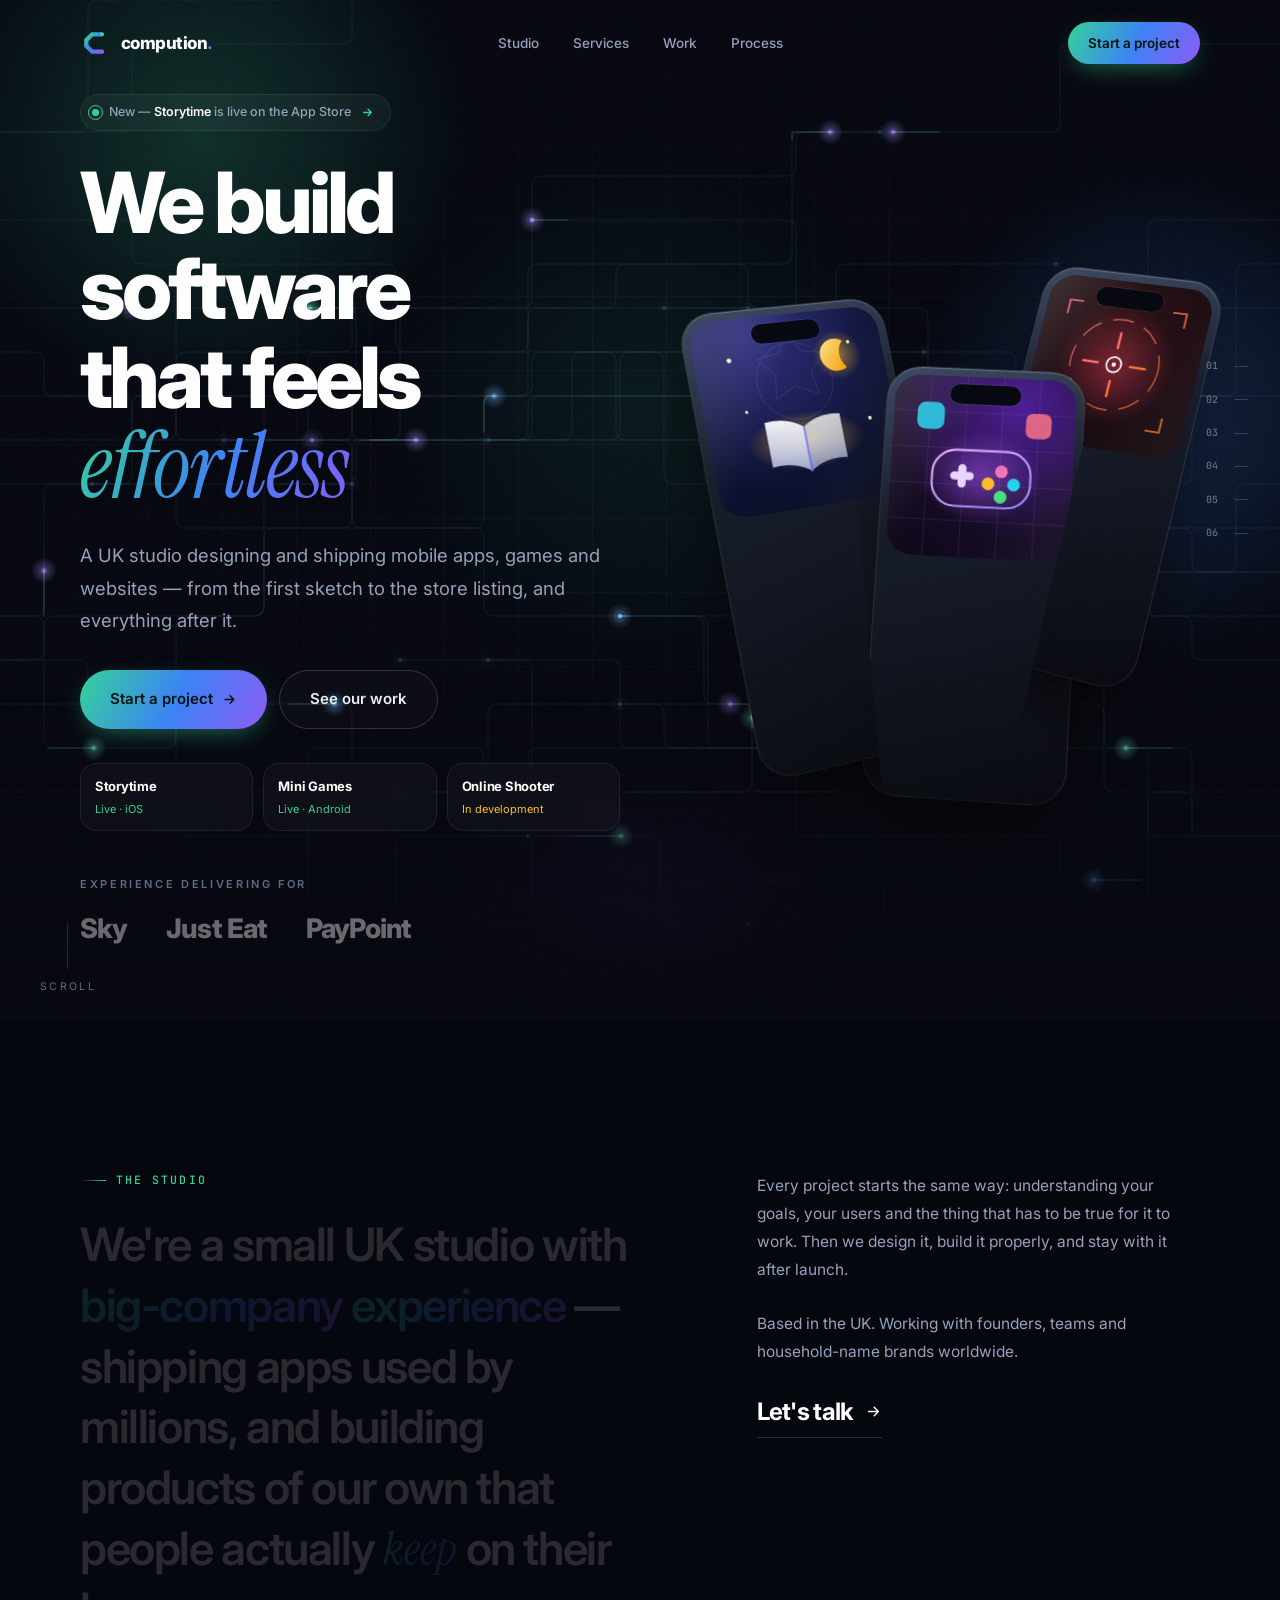
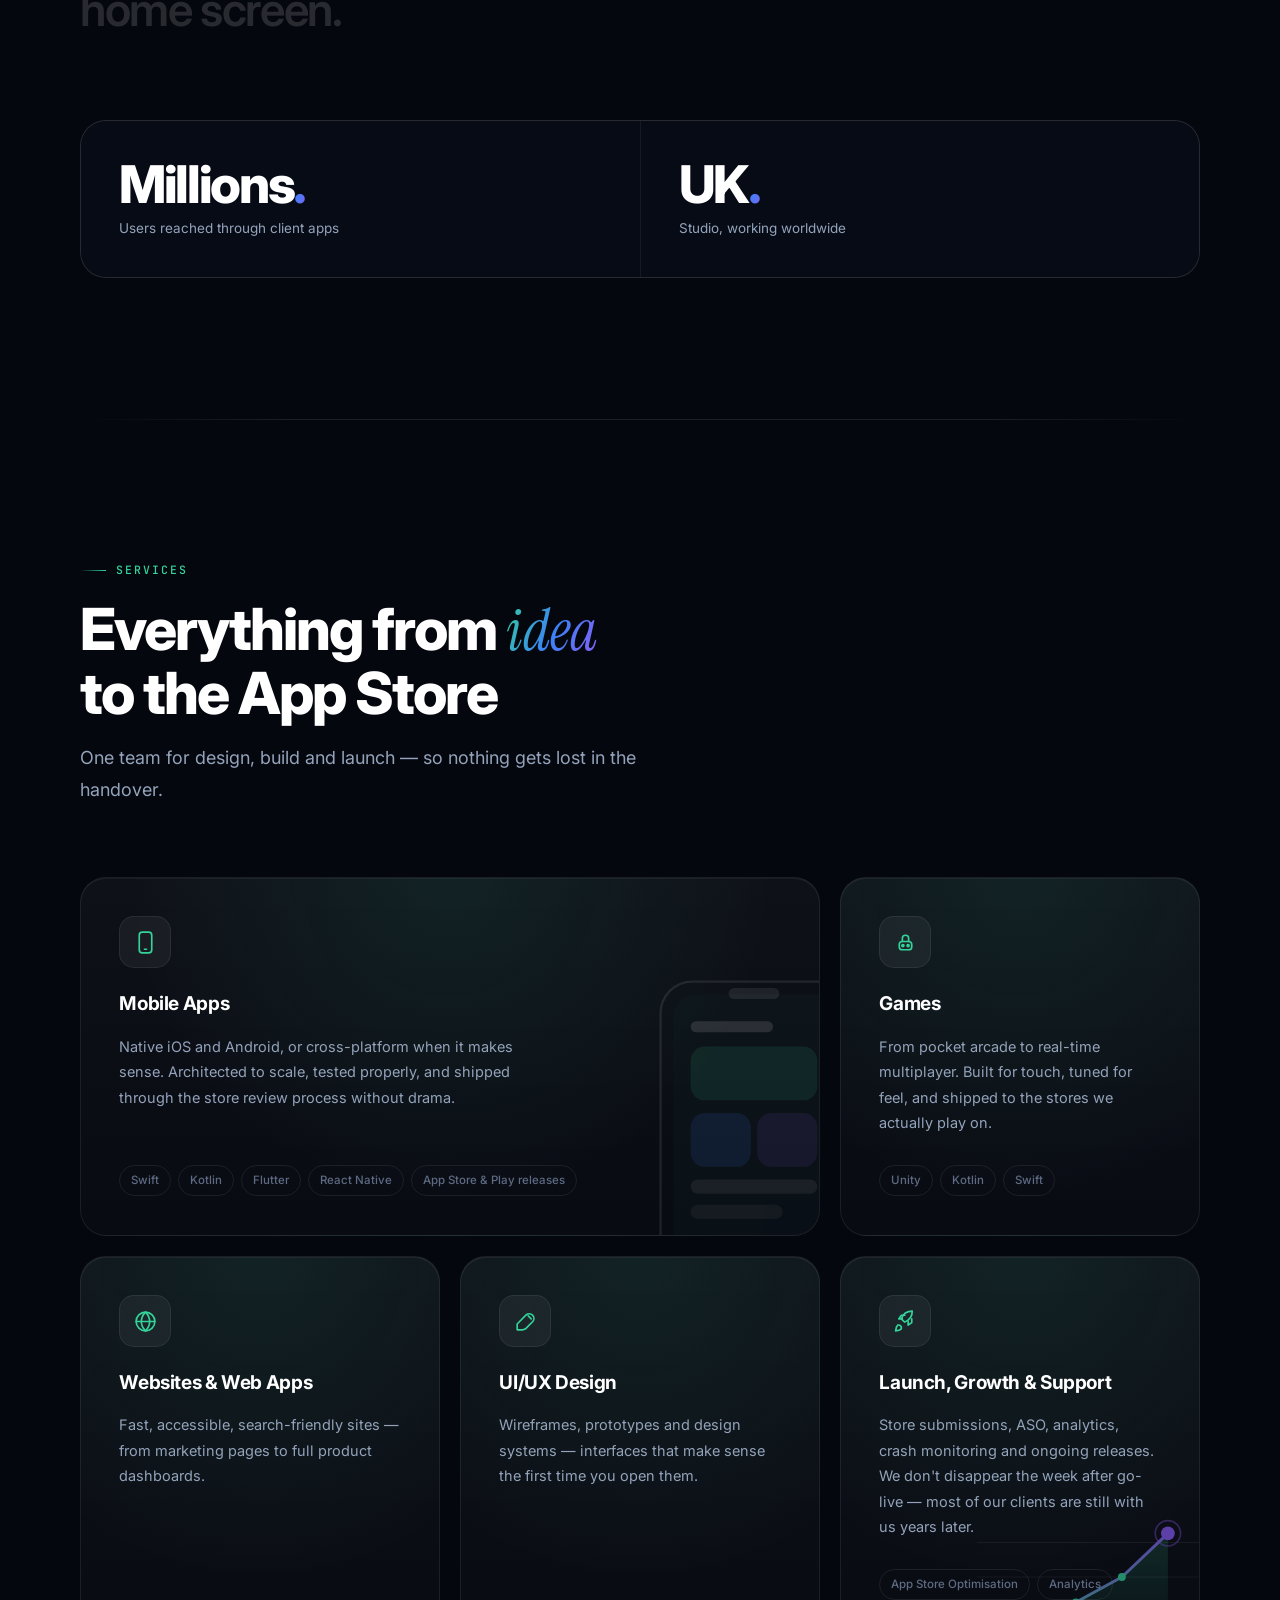
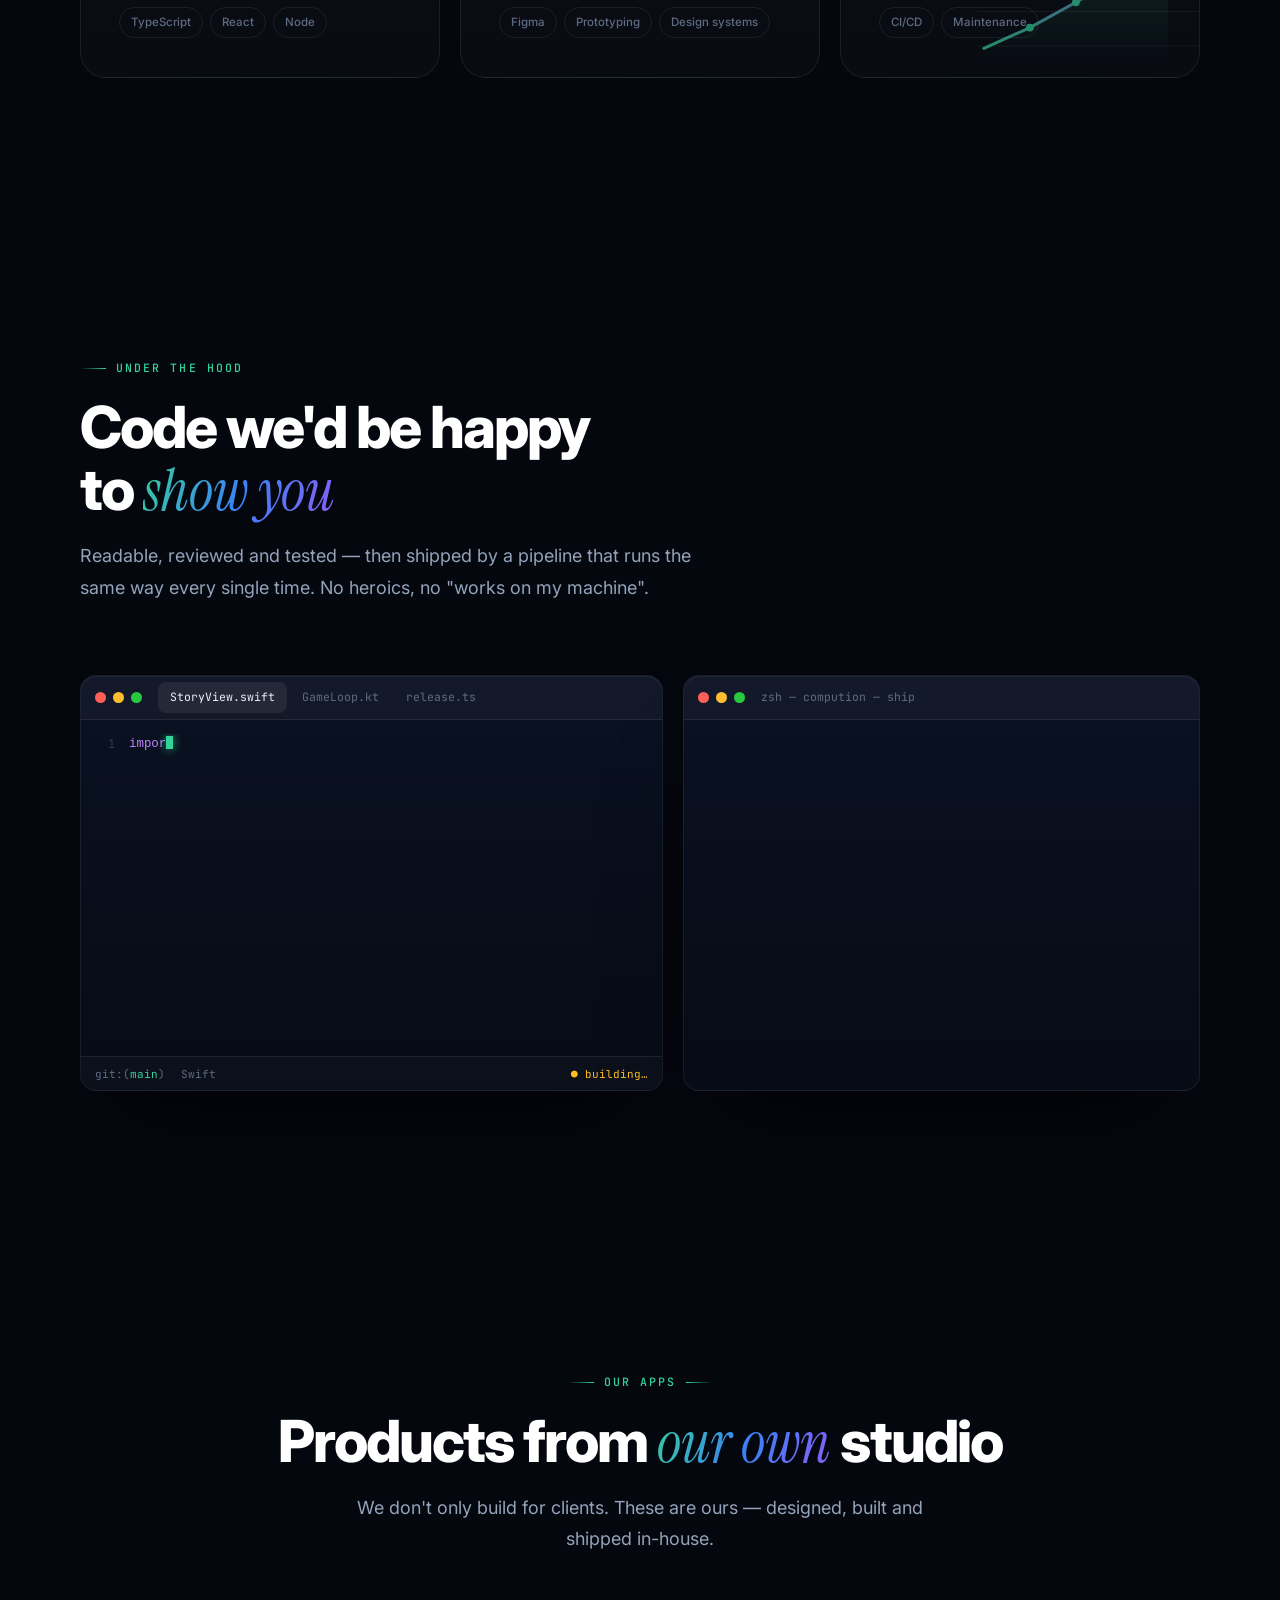
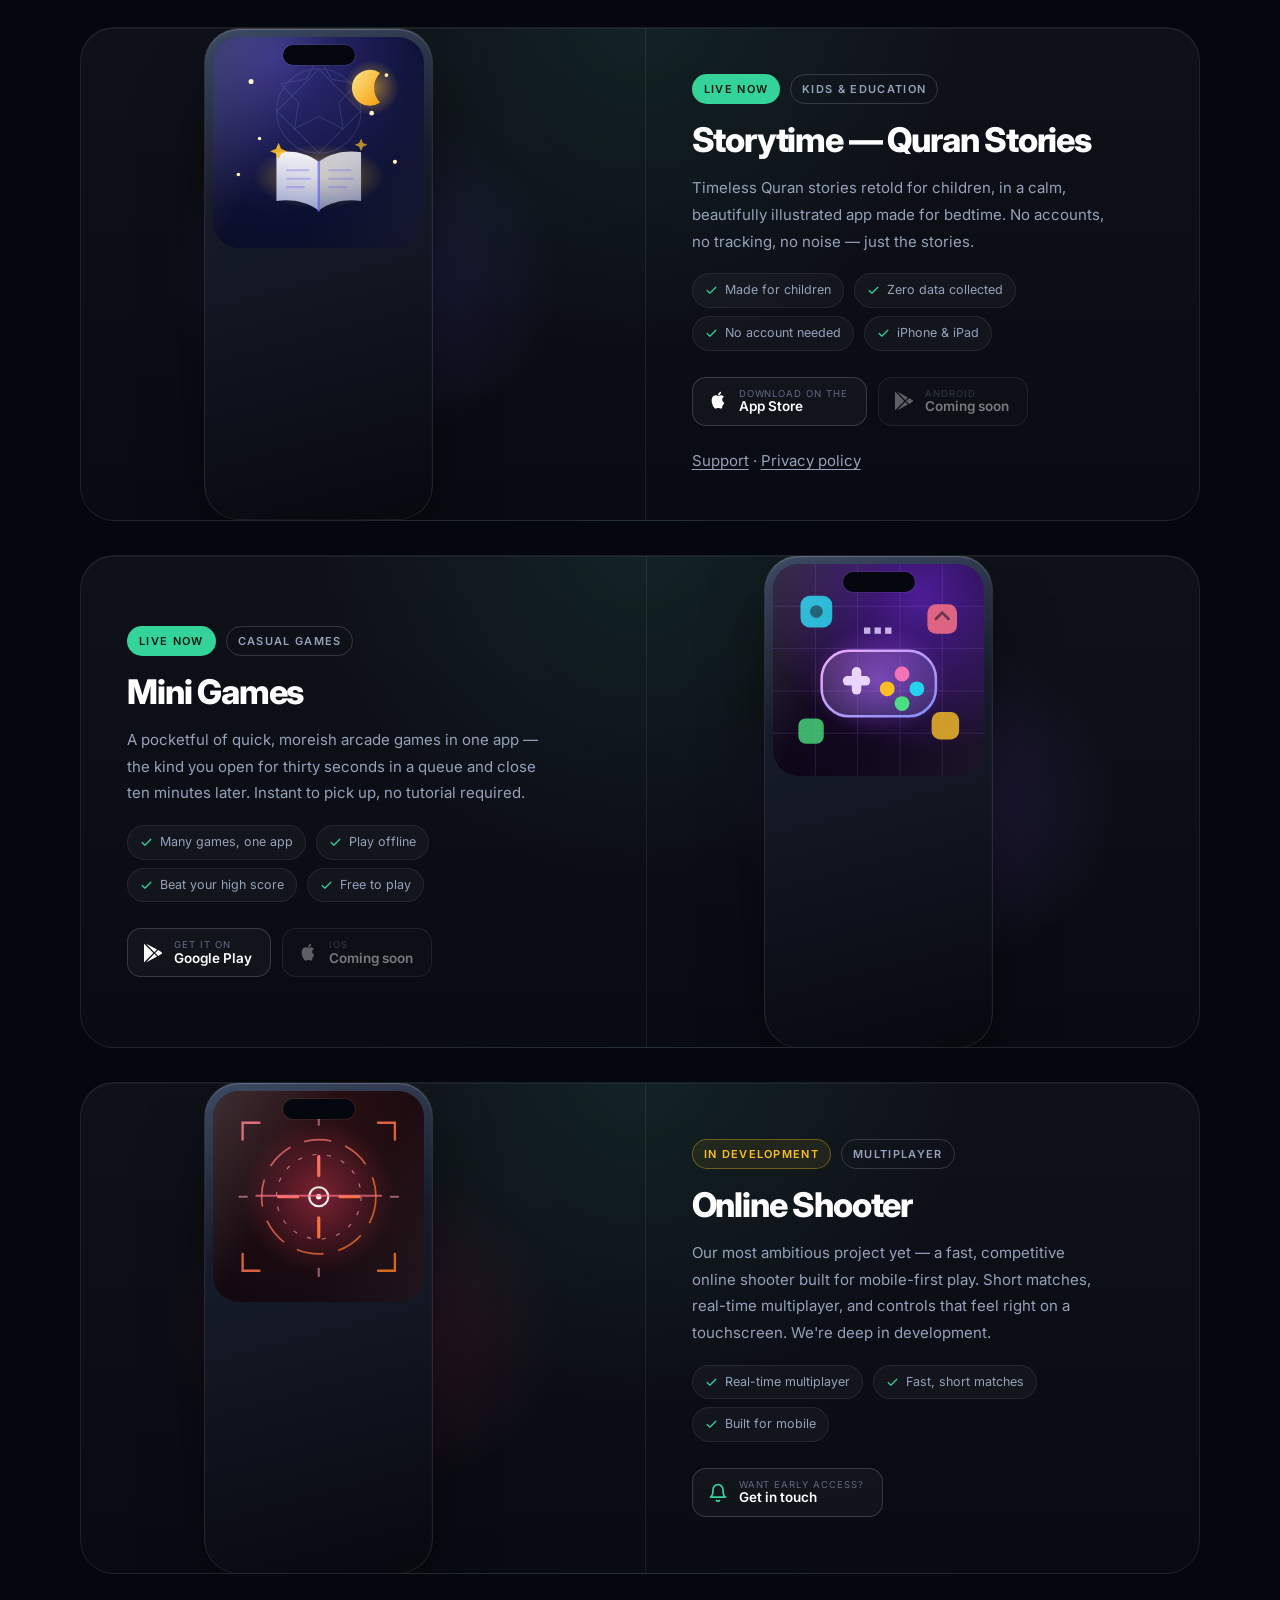
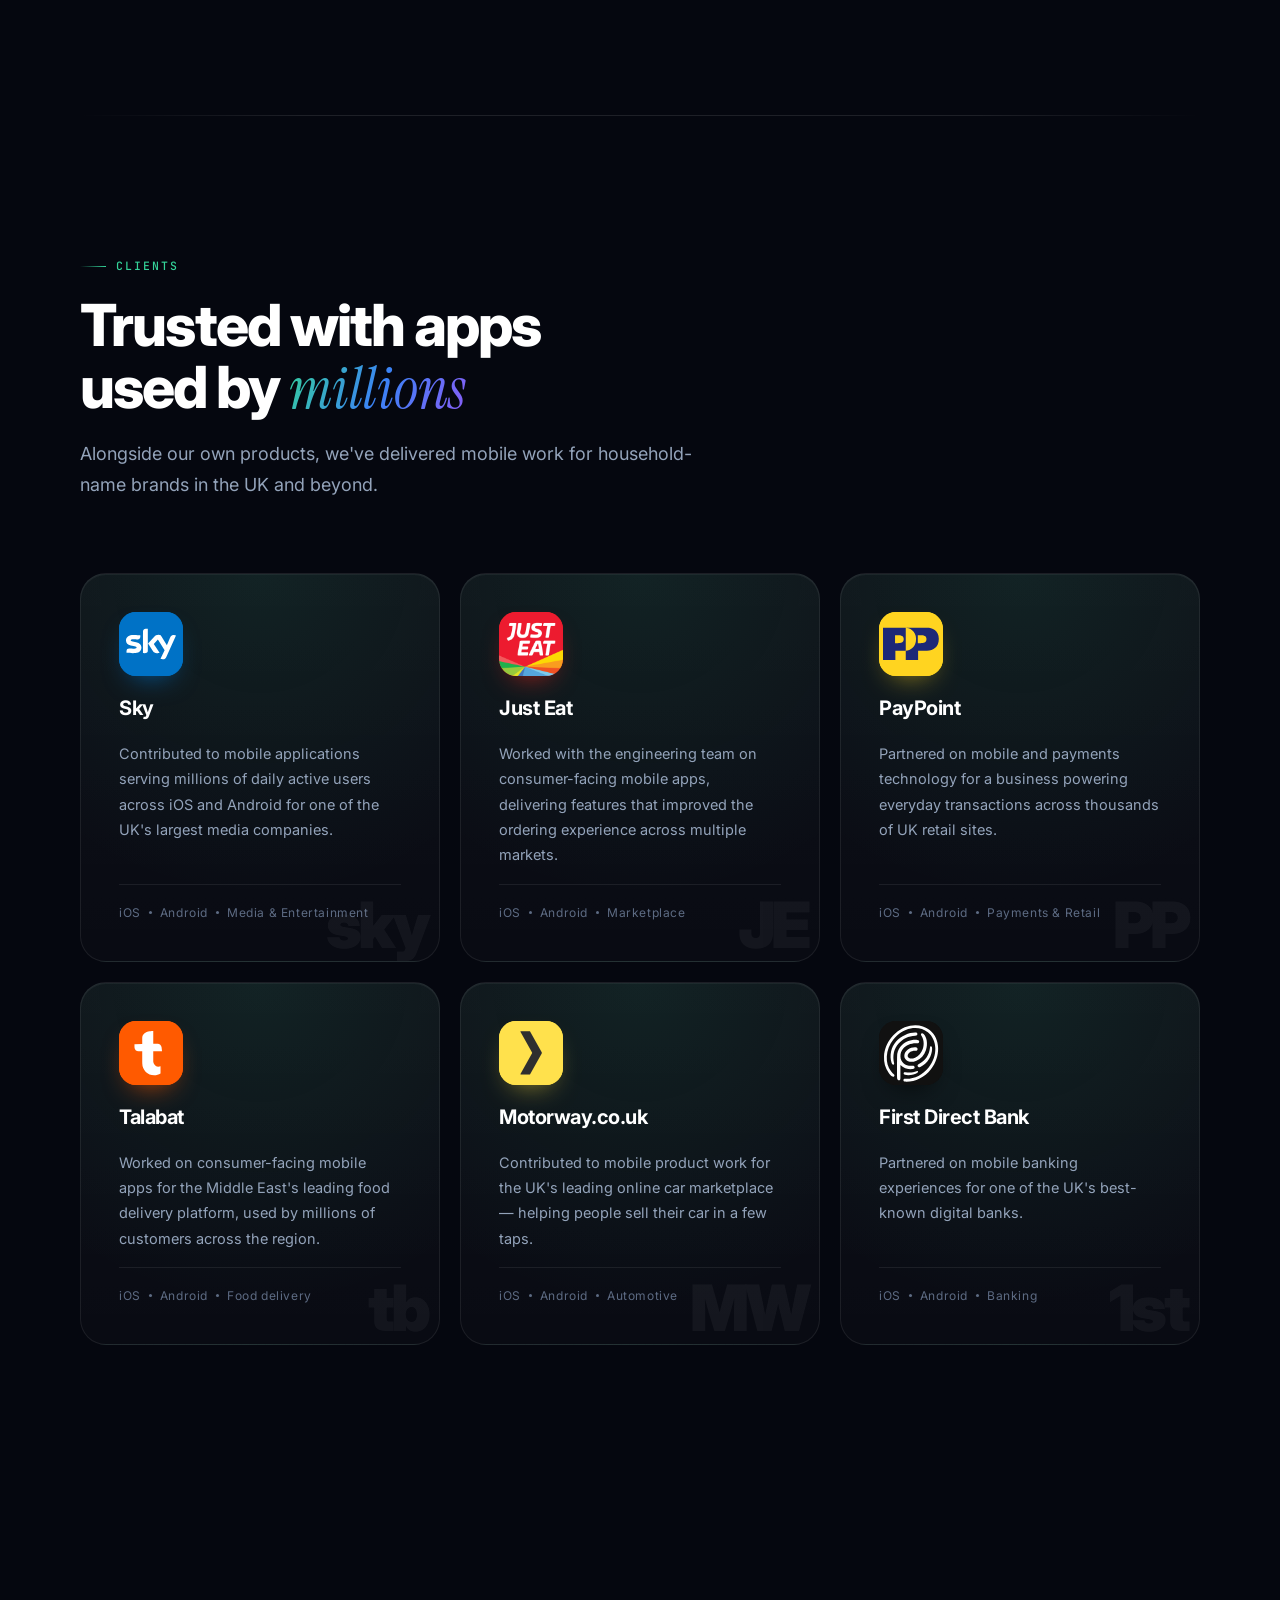
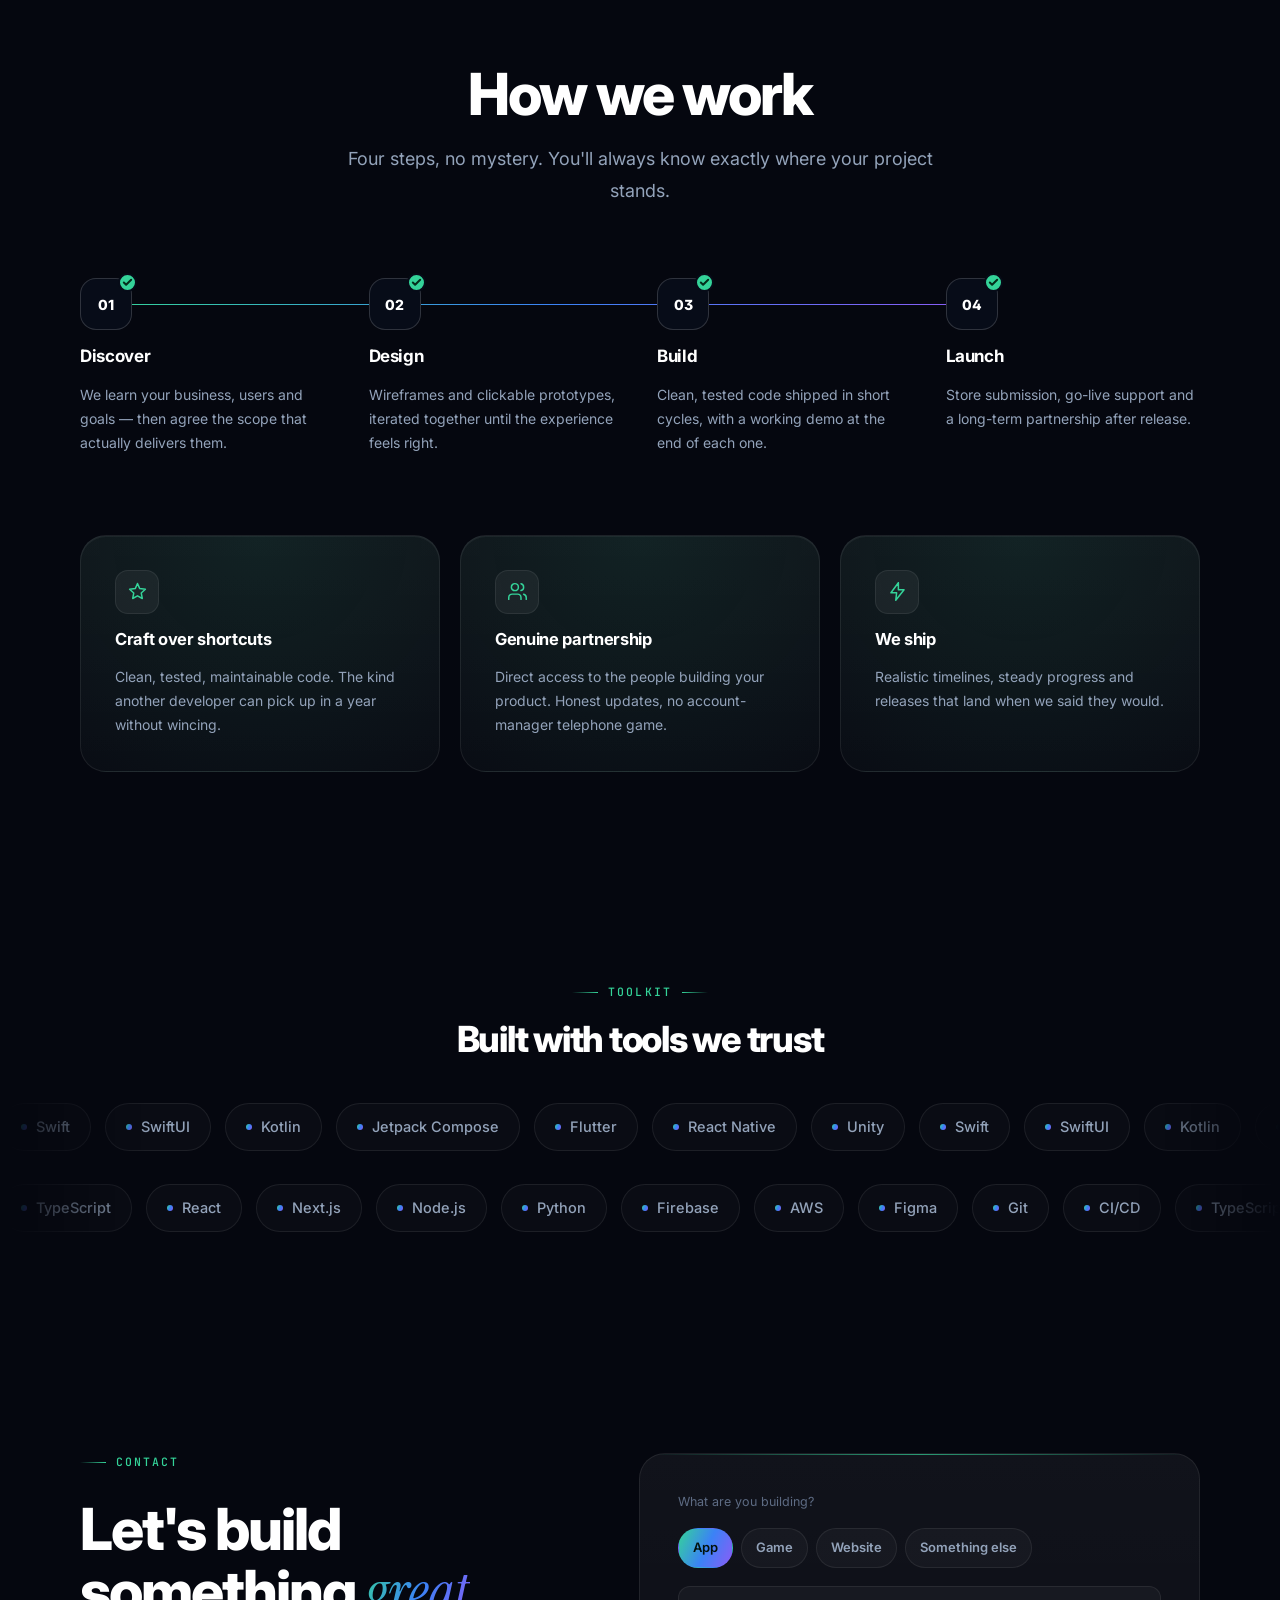
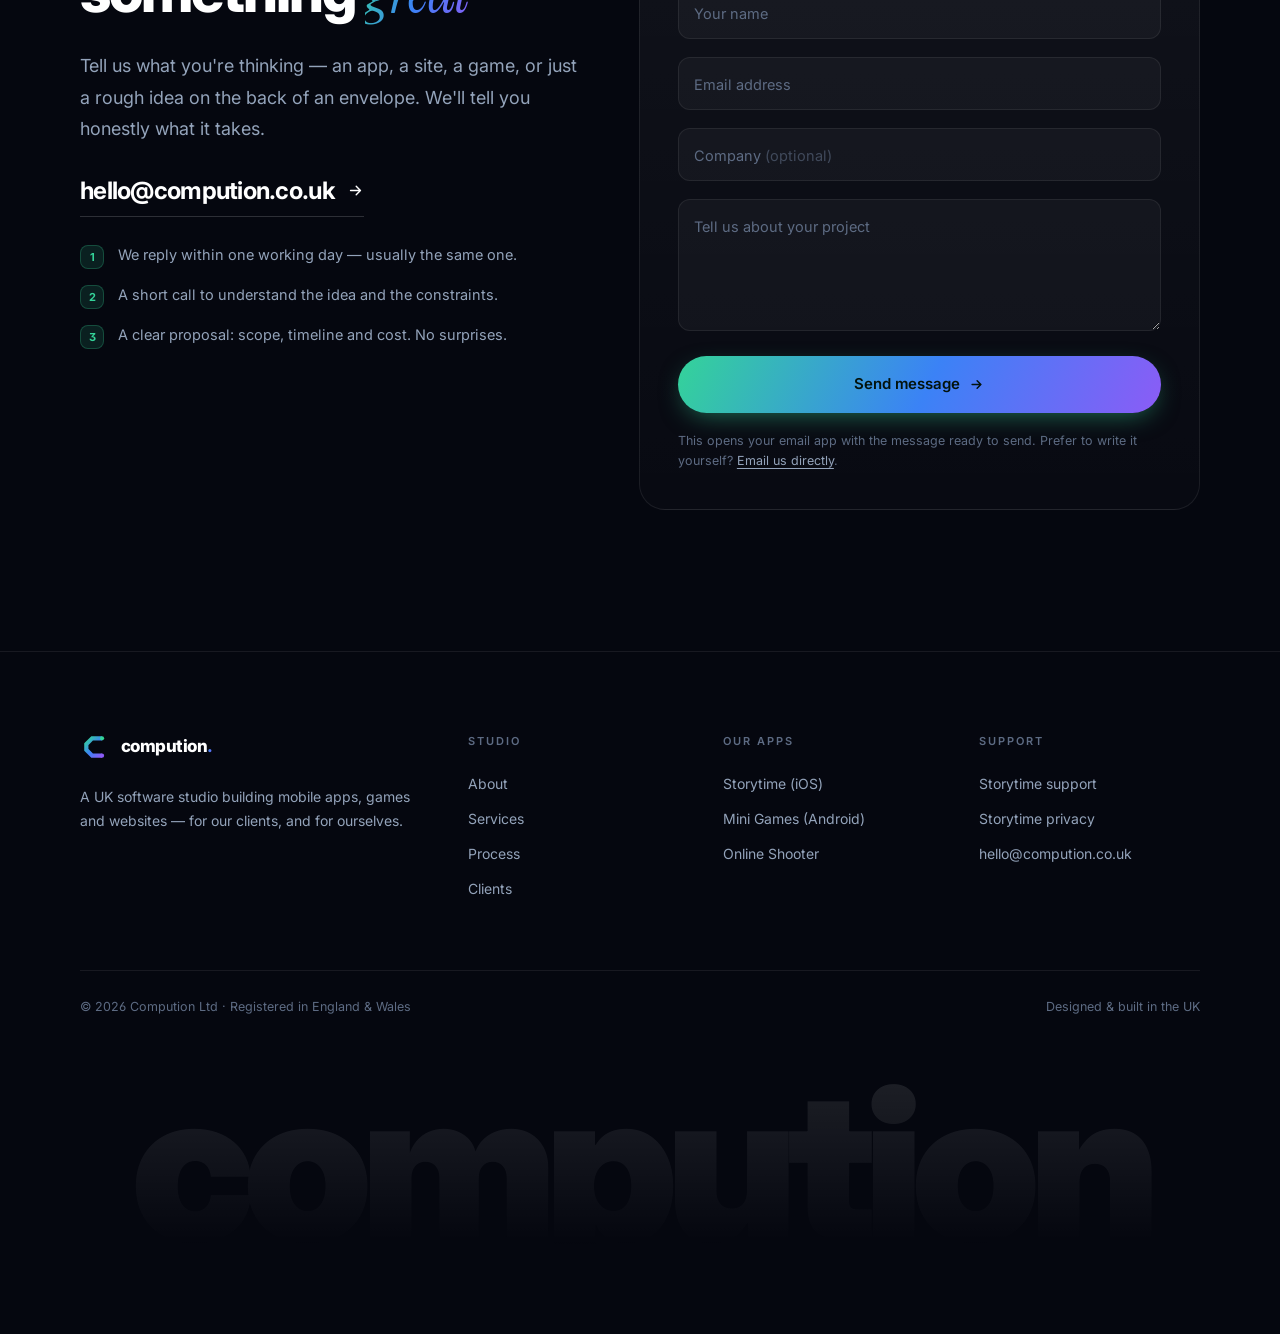
==== commit 467e04db: "Add real client logos and three more client cards Replace the text-initial placeholders in the clien" ====
--- a/index.html
+++ b/index.html
@@ -1060,7 +1060,7 @@
 /* Stats */
 .stats{
     display:grid;
-    grid-template-columns:repeat(4,1fr);
+    grid-template-columns:repeat(2,1fr);
     gap:1px;
     background:var(--line);
     border:1px solid var(--line);
@@ -1403,19 +1403,26 @@
 .client-logo{
     width:64px;height:64px;
     border-radius:17px;
+    overflow:hidden;
     display:grid;
     place-items:center;
-    font-weight:800;
-    font-size:15px;
-    letter-spacing:-.02em;
-    color:#fff;
     flex:none;
+    background:#111;
     transition:transform .55s var(--spring),box-shadow .5s;
 }
+.client-logo img{
+    width:100%;
+    height:100%;
+    object-fit:cover;
+    display:block;
+}
 .client:hover .client-logo{transform:translateY(-4px) scale(1.05)}
-.logo-sky{background:linear-gradient(140deg,#1e40af,#3b82f6);box-shadow:0 12px 28px -14px rgba(59,130,246,.9)}
-.logo-je{background:linear-gradient(140deg,#f97316,#dc2626);box-shadow:0 12px 28px -14px rgba(220,38,38,.9)}
-.logo-pp{background:linear-gradient(140deg,#e11d48,#be123c);box-shadow:0 12px 28px -14px rgba(225,29,72,.9)}
+.logo-sky{background:#0072C6;box-shadow:0 12px 28px -14px rgba(0,114,198,.9)}
+.logo-je{background:#E1251B;box-shadow:0 12px 28px -14px rgba(225,37,27,.9)}
+.logo-pp{background:#FFD420;box-shadow:0 12px 28px -14px rgba(255,212,32,.7)}
+.logo-tb{background:#FF5A00;box-shadow:0 12px 28px -14px rgba(255,90,0,.9)}
+.logo-mw{background:#FFDE3D;box-shadow:0 12px 28px -14px rgba(255,222,61,.7)}
+.logo-fd{background:#111;box-shadow:0 12px 28px -14px rgba(0,0,0,.9)}
 .client h3{font-size:20px;font-weight:700;letter-spacing:-.025em;color:#fff}
 .client p{font-size:14.5px;color:var(--muted);line-height:1.75}
 .client-meta{
@@ -2445,16 +2452,8 @@
             <span class="stat-lb">Users reached through client apps</span>
         </div>
         <div class="stat">
-            <span class="stat-num" data-count="3">0</span>
-            <span class="stat-lb">In-house products shipped</span>
-        </div>
-        <div class="stat">
             <span class="stat-num">UK<span class="u">.</span></span>
             <span class="stat-lb">Studio, working worldwide</span>
-        </div>
-        <div class="stat">
-            <span class="stat-num">iOS<span class="u">+</span></span>
-            <span class="stat-lb">Android, native where it counts</span>
         </div>
     </div>
 </section>
@@ -2925,15 +2924,15 @@
         <span class="eyebrow" data-rv="up">Clients</span>
         <h2 class="h2" data-rv="up" style="--d:80ms">Trusted with apps<br>used by <em class="serif grad-text">millions</em></h2>
         <p class="lead" data-rv="up" style="--d:160ms">
-            Alongside our own products, we've delivered mobile work for some of the UK's
-            best-known brands.
+            Alongside our own products, we've delivered mobile work for household-name
+            brands in the UK and beyond.
         </p>
     </div>
 
     <div class="clients" id="clientGrid">
         <article class="card client" data-rv="up">
             <span class="client-ghost" aria-hidden="true">sky</span>
-            <div class="client-logo logo-sky">sky</div>
+            <div class="client-logo logo-sky"><img src="/assets/clients/sky.svg" alt=""></div>
             <h3>Sky</h3>
             <p>Contributed to mobile applications serving millions of daily active users across iOS and Android for one of the UK's largest media companies.</p>
             <div class="client-meta"><span>iOS</span><i class="dot"></i><span>Android</span><i class="dot"></i><span>Media &amp; Entertainment</span></div>
@@ -2941,7 +2940,7 @@
 
         <article class="card client" data-rv="up" style="--d:100ms">
             <span class="client-ghost" aria-hidden="true">JE</span>
-            <div class="client-logo logo-je">JE</div>
+            <div class="client-logo logo-je"><img src="/assets/clients/justeat.png" alt=""></div>
             <h3>Just Eat</h3>
             <p>Worked with the engineering team on consumer-facing mobile apps, delivering features that improved the ordering experience across multiple markets.</p>
             <div class="client-meta"><span>iOS</span><i class="dot"></i><span>Android</span><i class="dot"></i><span>Marketplace</span></div>
@@ -2949,10 +2948,34 @@
 
         <article class="card client" data-rv="up" style="--d:200ms">
             <span class="client-ghost" aria-hidden="true">PP</span>
-            <div class="client-logo logo-pp">PP</div>
+            <div class="client-logo logo-pp"><img src="/assets/clients/paypoint.svg" alt=""></div>
             <h3>PayPoint</h3>
             <p>Partnered on mobile and payments technology for a business powering everyday transactions across thousands of UK retail sites.</p>
             <div class="client-meta"><span>iOS</span><i class="dot"></i><span>Android</span><i class="dot"></i><span>Payments &amp; Retail</span></div>
+        </article>
+
+        <article class="card client" data-rv="up" style="--d:80ms">
+            <span class="client-ghost" aria-hidden="true">tb</span>
+            <div class="client-logo logo-tb"><img src="/assets/clients/talabat.svg" alt=""></div>
+            <h3>Talabat</h3>
+            <p>Worked on consumer-facing mobile apps for the Middle East's leading food delivery platform, used by millions of customers across the region.</p>
+            <div class="client-meta"><span>iOS</span><i class="dot"></i><span>Android</span><i class="dot"></i><span>Food delivery</span></div>
+        </article>
+
+        <article class="card client" data-rv="up" style="--d:160ms">
+            <span class="client-ghost" aria-hidden="true">MW</span>
+            <div class="client-logo logo-mw"><img src="/assets/clients/motorway.png" alt=""></div>
+            <h3>Motorway.co.uk</h3>
+            <p>Contributed to mobile product work for the UK's leading online car marketplace — helping people sell their car in a few taps.</p>
+            <div class="client-meta"><span>iOS</span><i class="dot"></i><span>Android</span><i class="dot"></i><span>Automotive</span></div>
+        </article>
+
+        <article class="card client" data-rv="up" style="--d:240ms">
+            <span class="client-ghost" aria-hidden="true">1st</span>
+            <div class="client-logo logo-fd"><img src="/assets/clients/firstdirect.svg" alt=""></div>
+            <h3>First Direct Bank</h3>
+            <p>Partnered on mobile banking experiences for one of the UK's best-known digital banks.</p>
+            <div class="client-meta"><span>iOS</span><i class="dot"></i><span>Android</span><i class="dot"></i><span>Banking</span></div>
         </article>
     </div>
 </section>
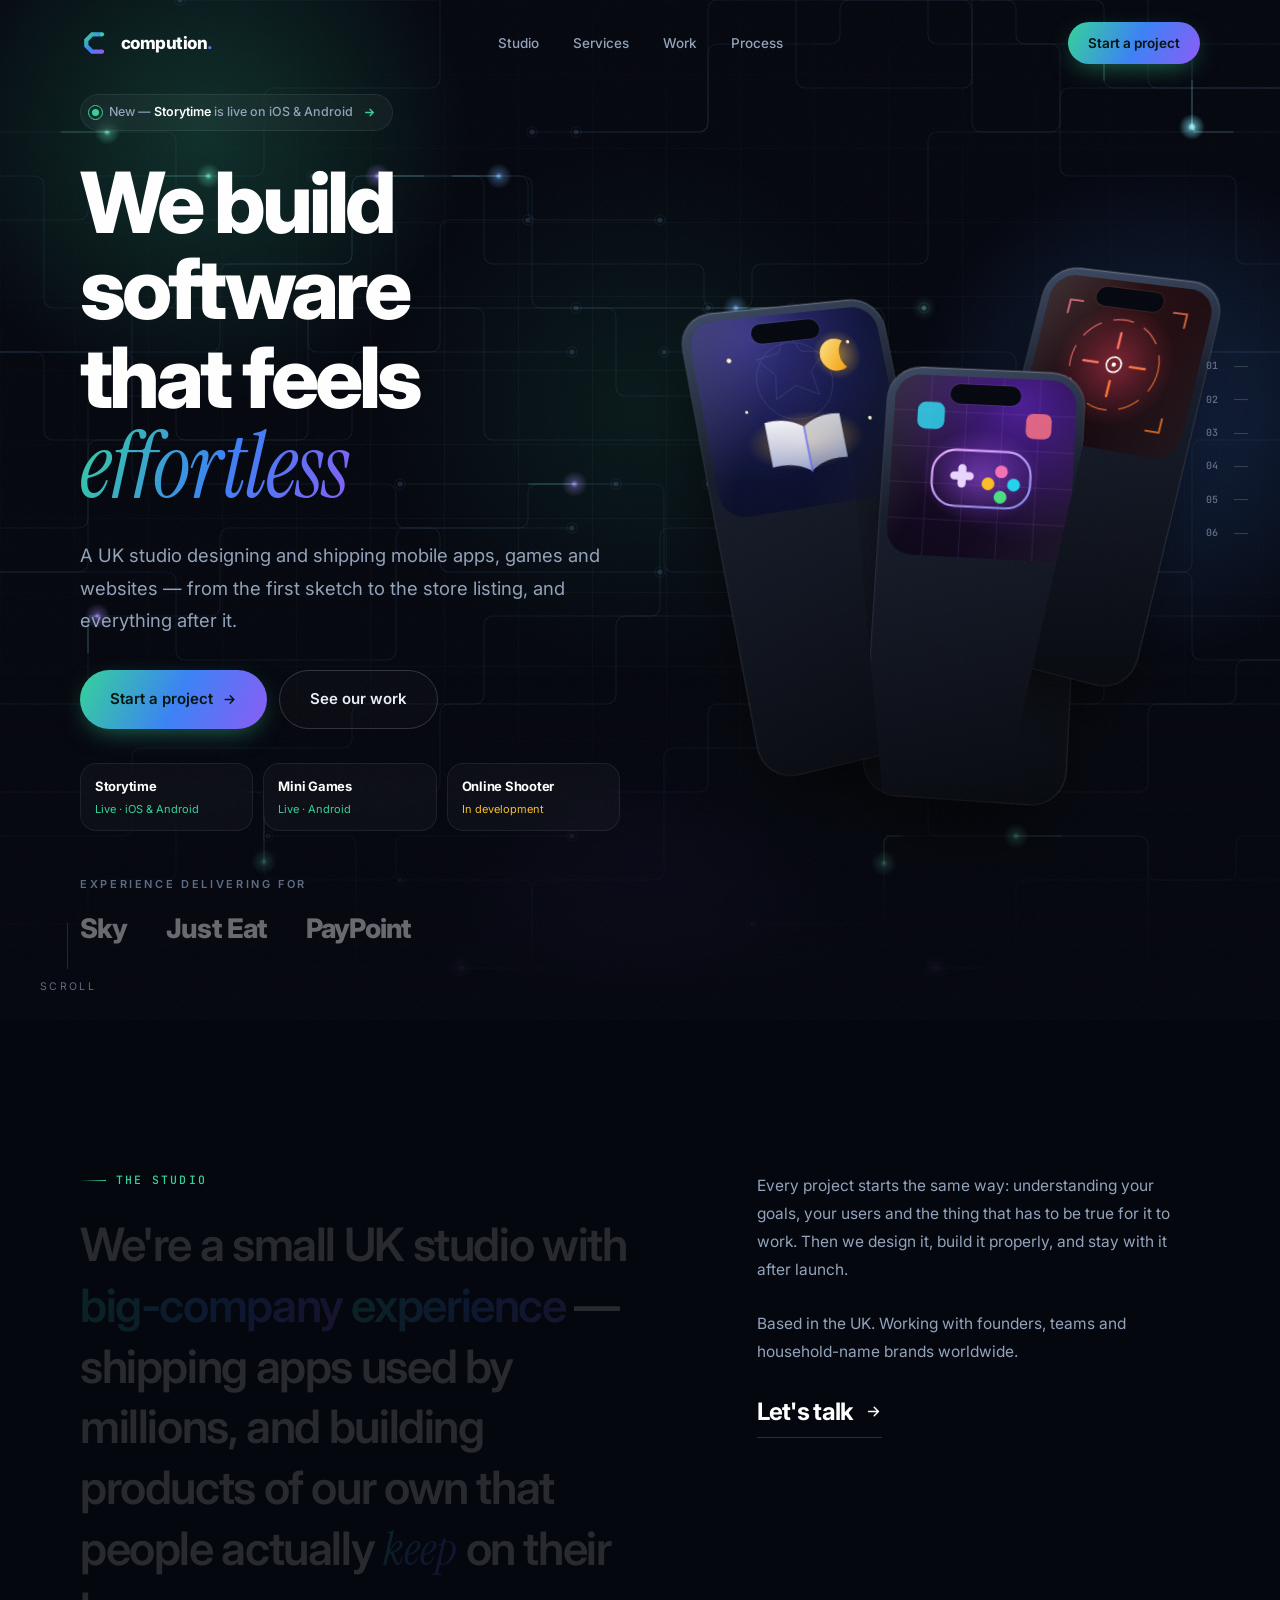
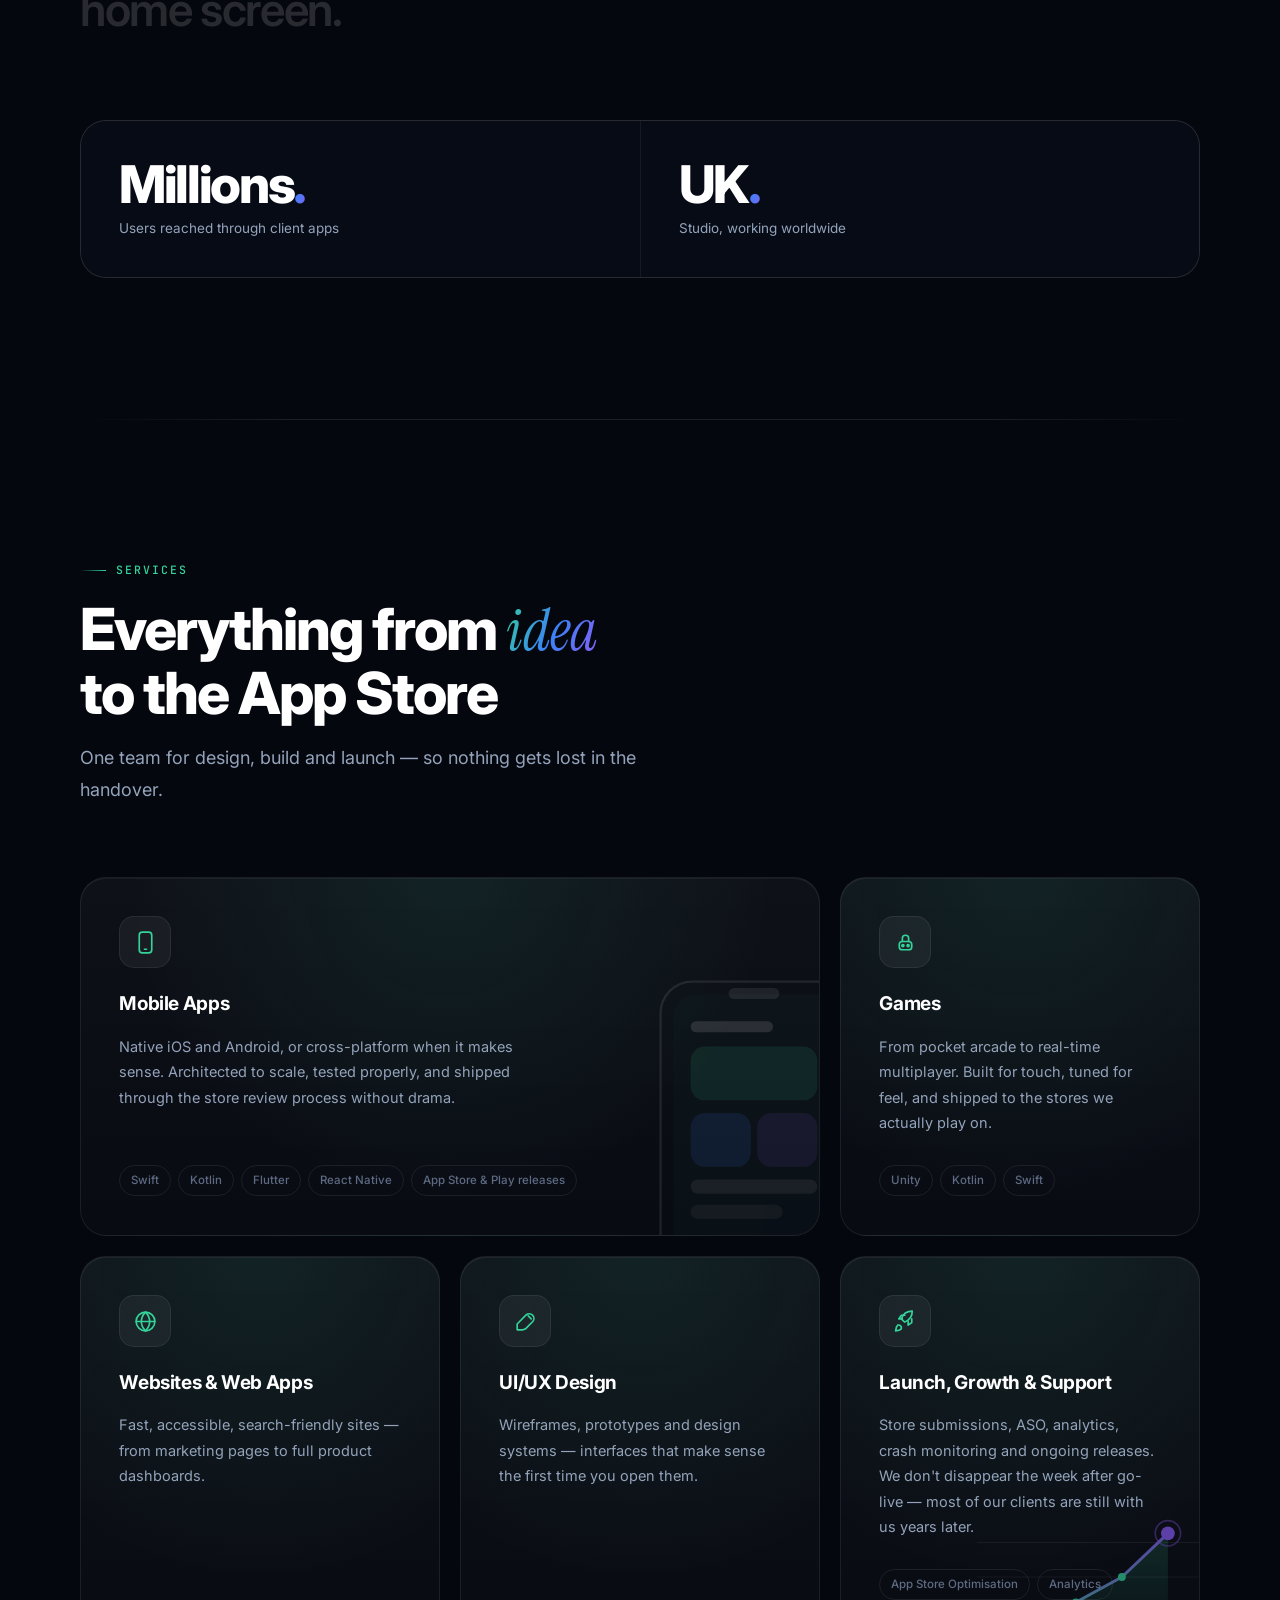
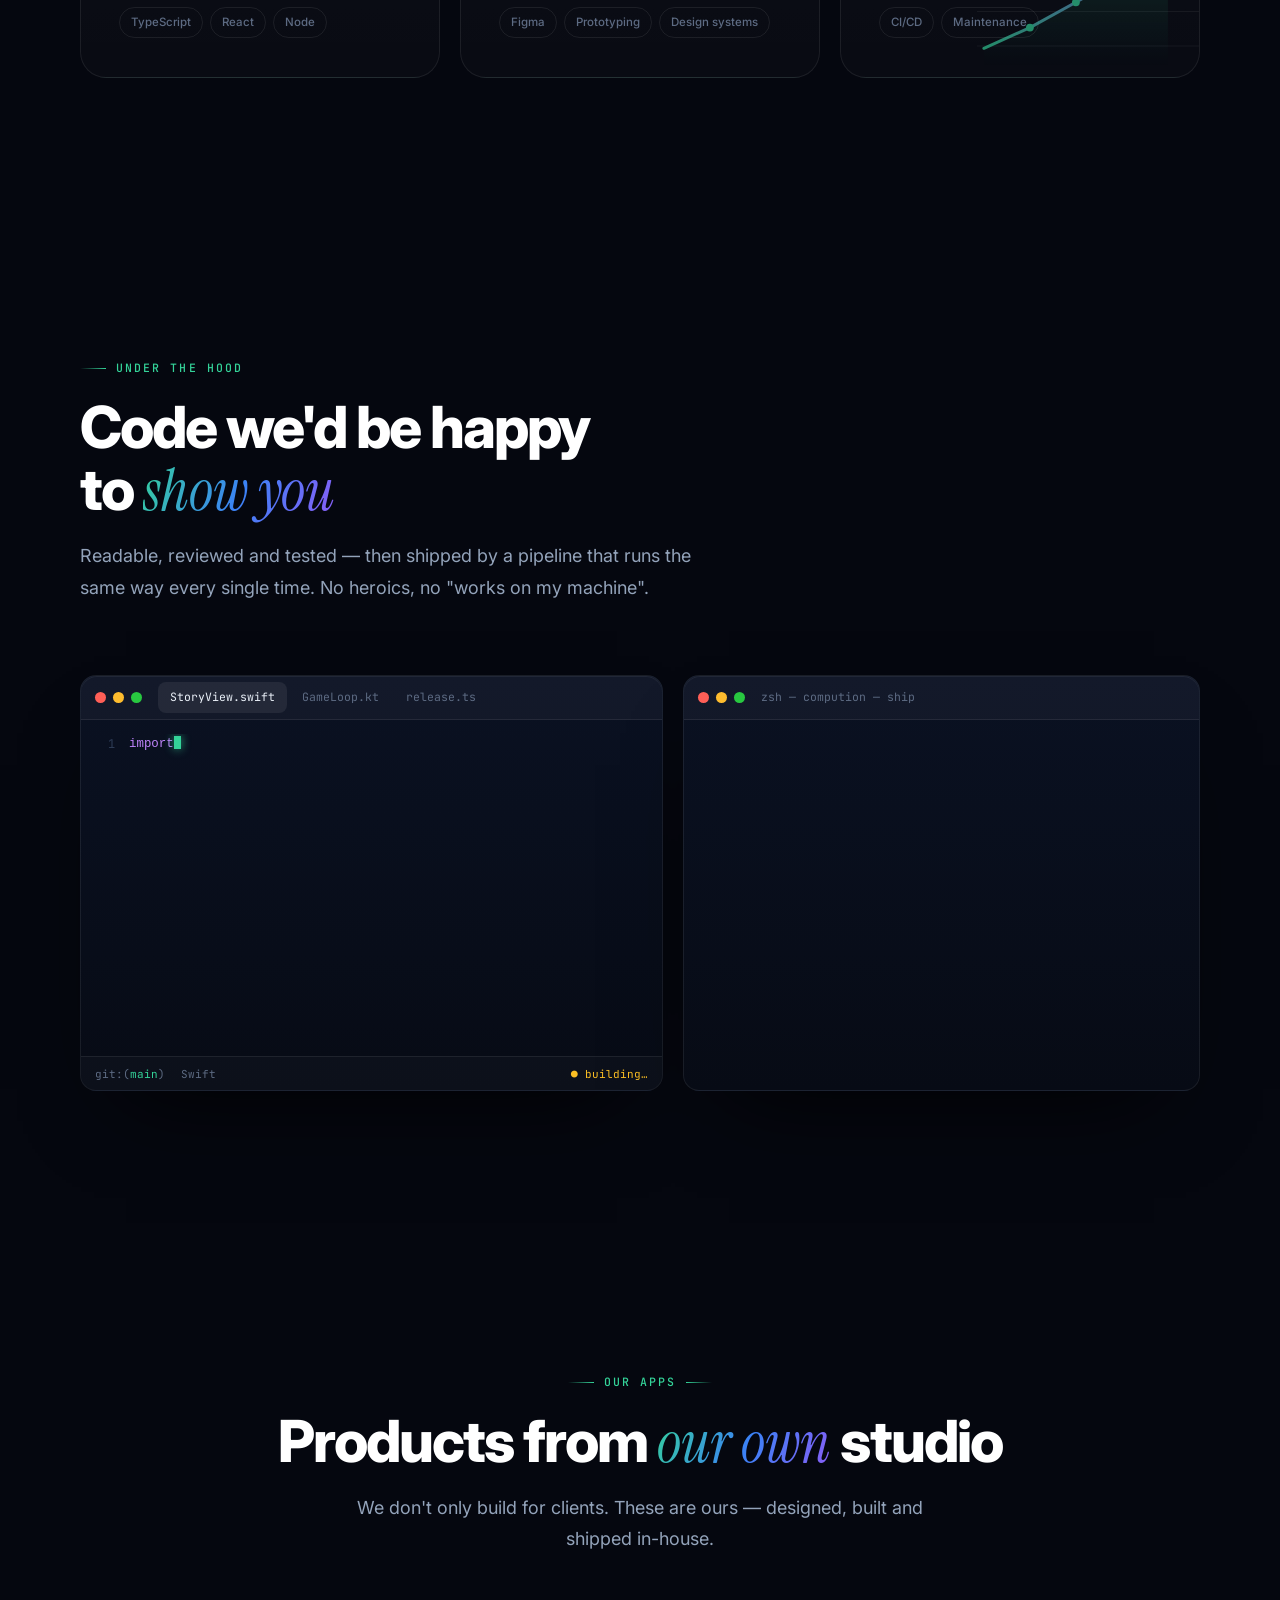
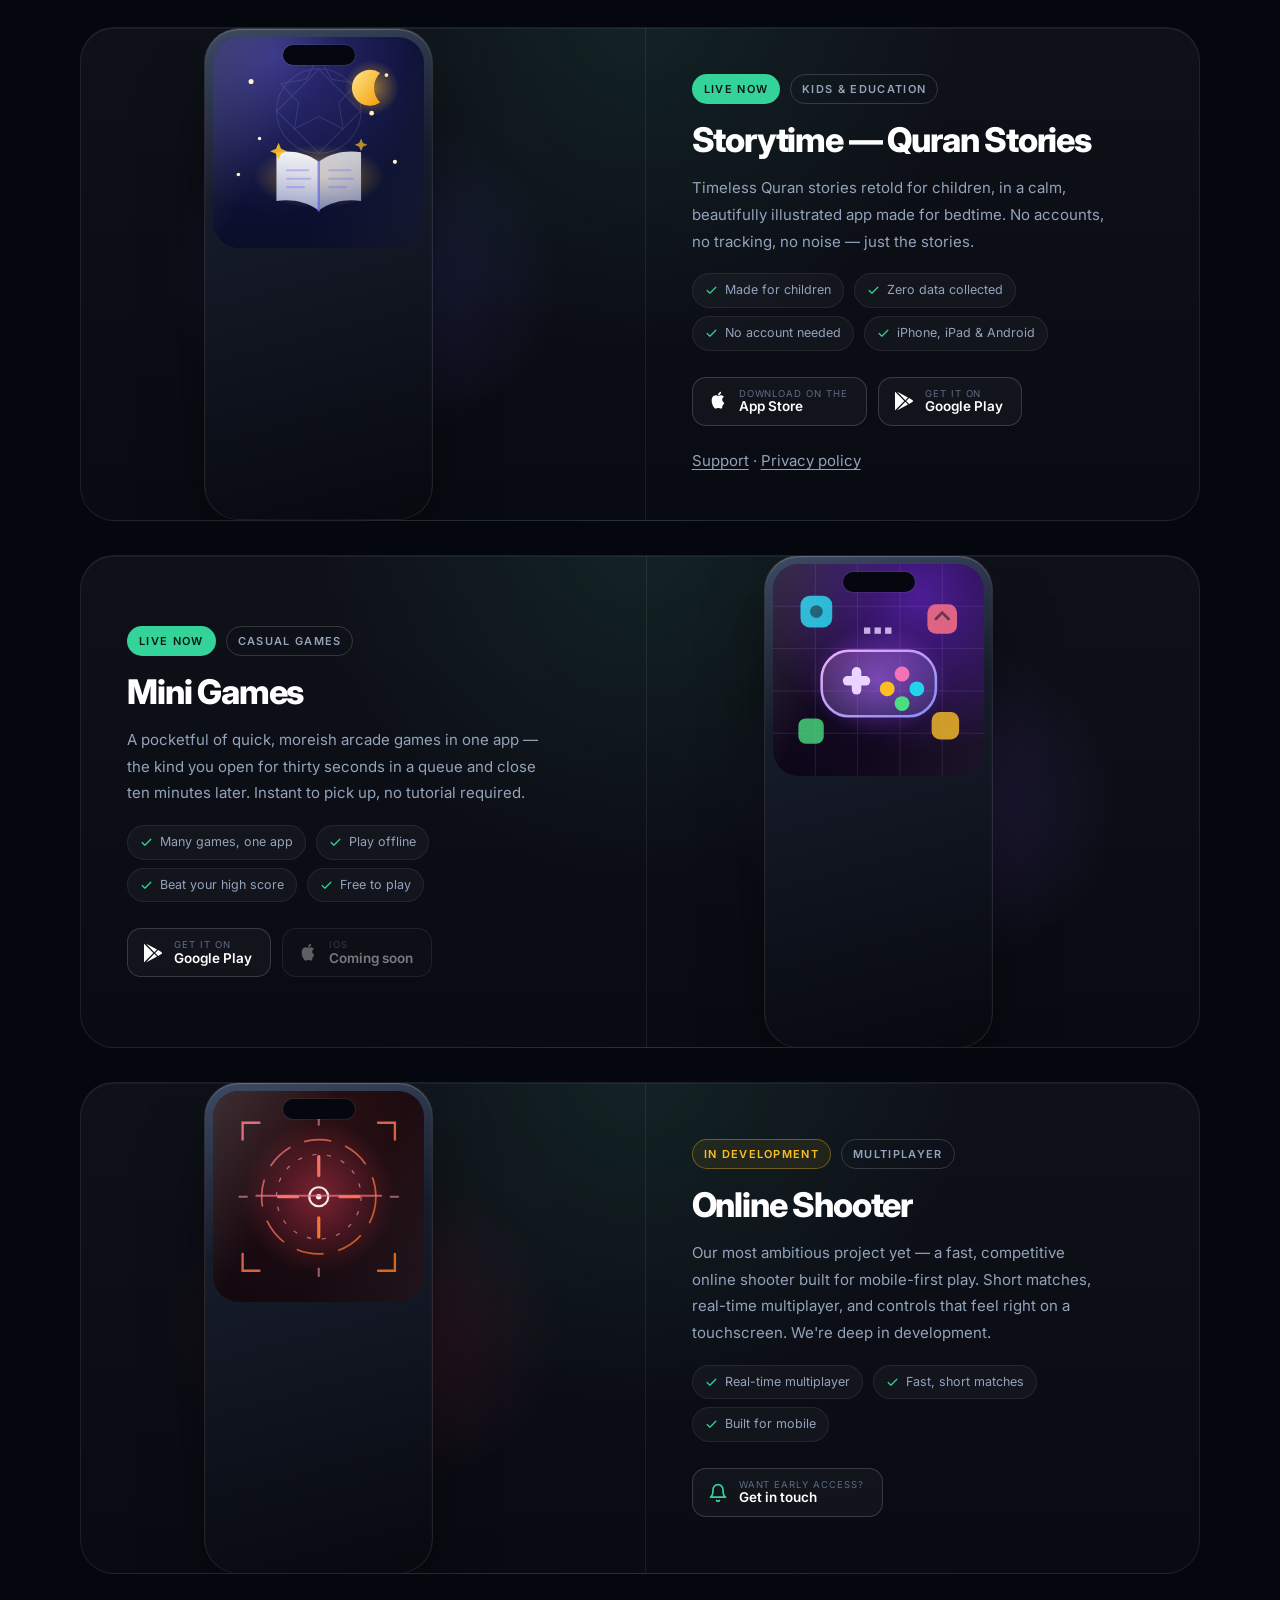
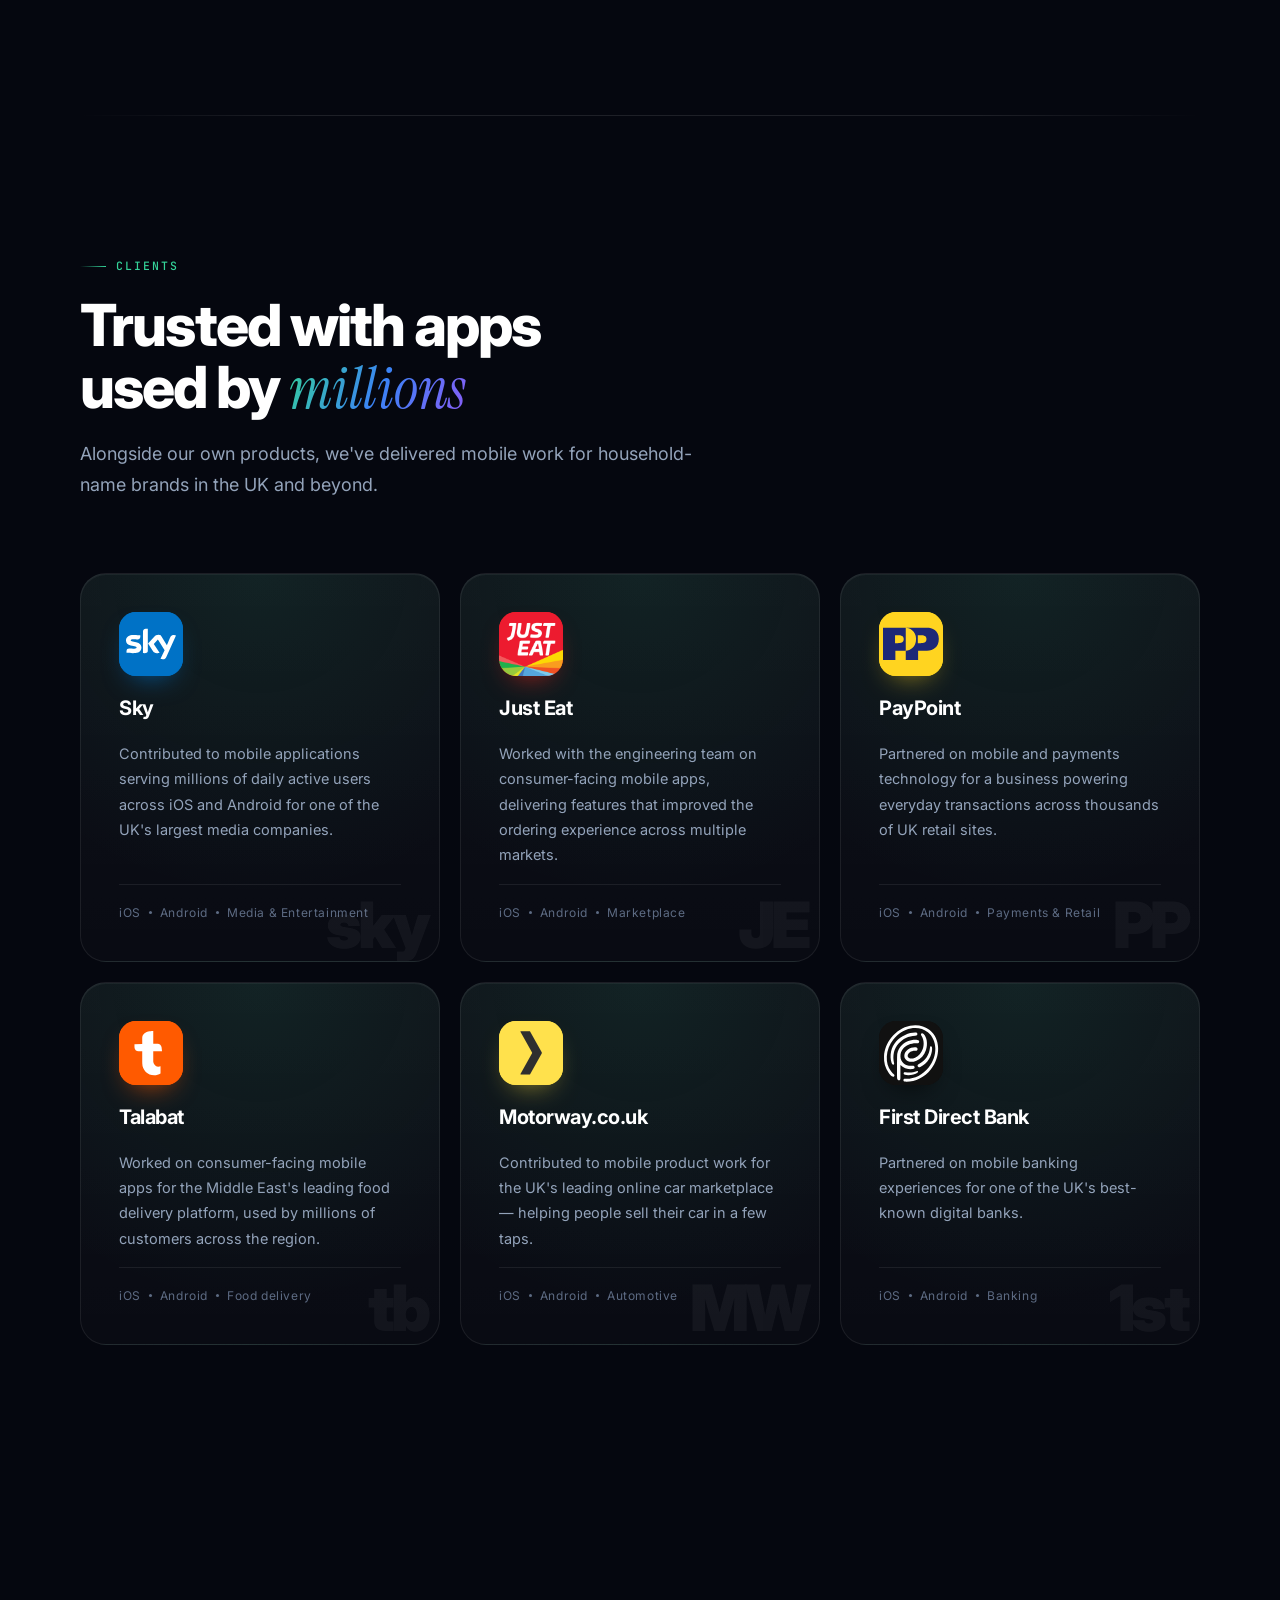
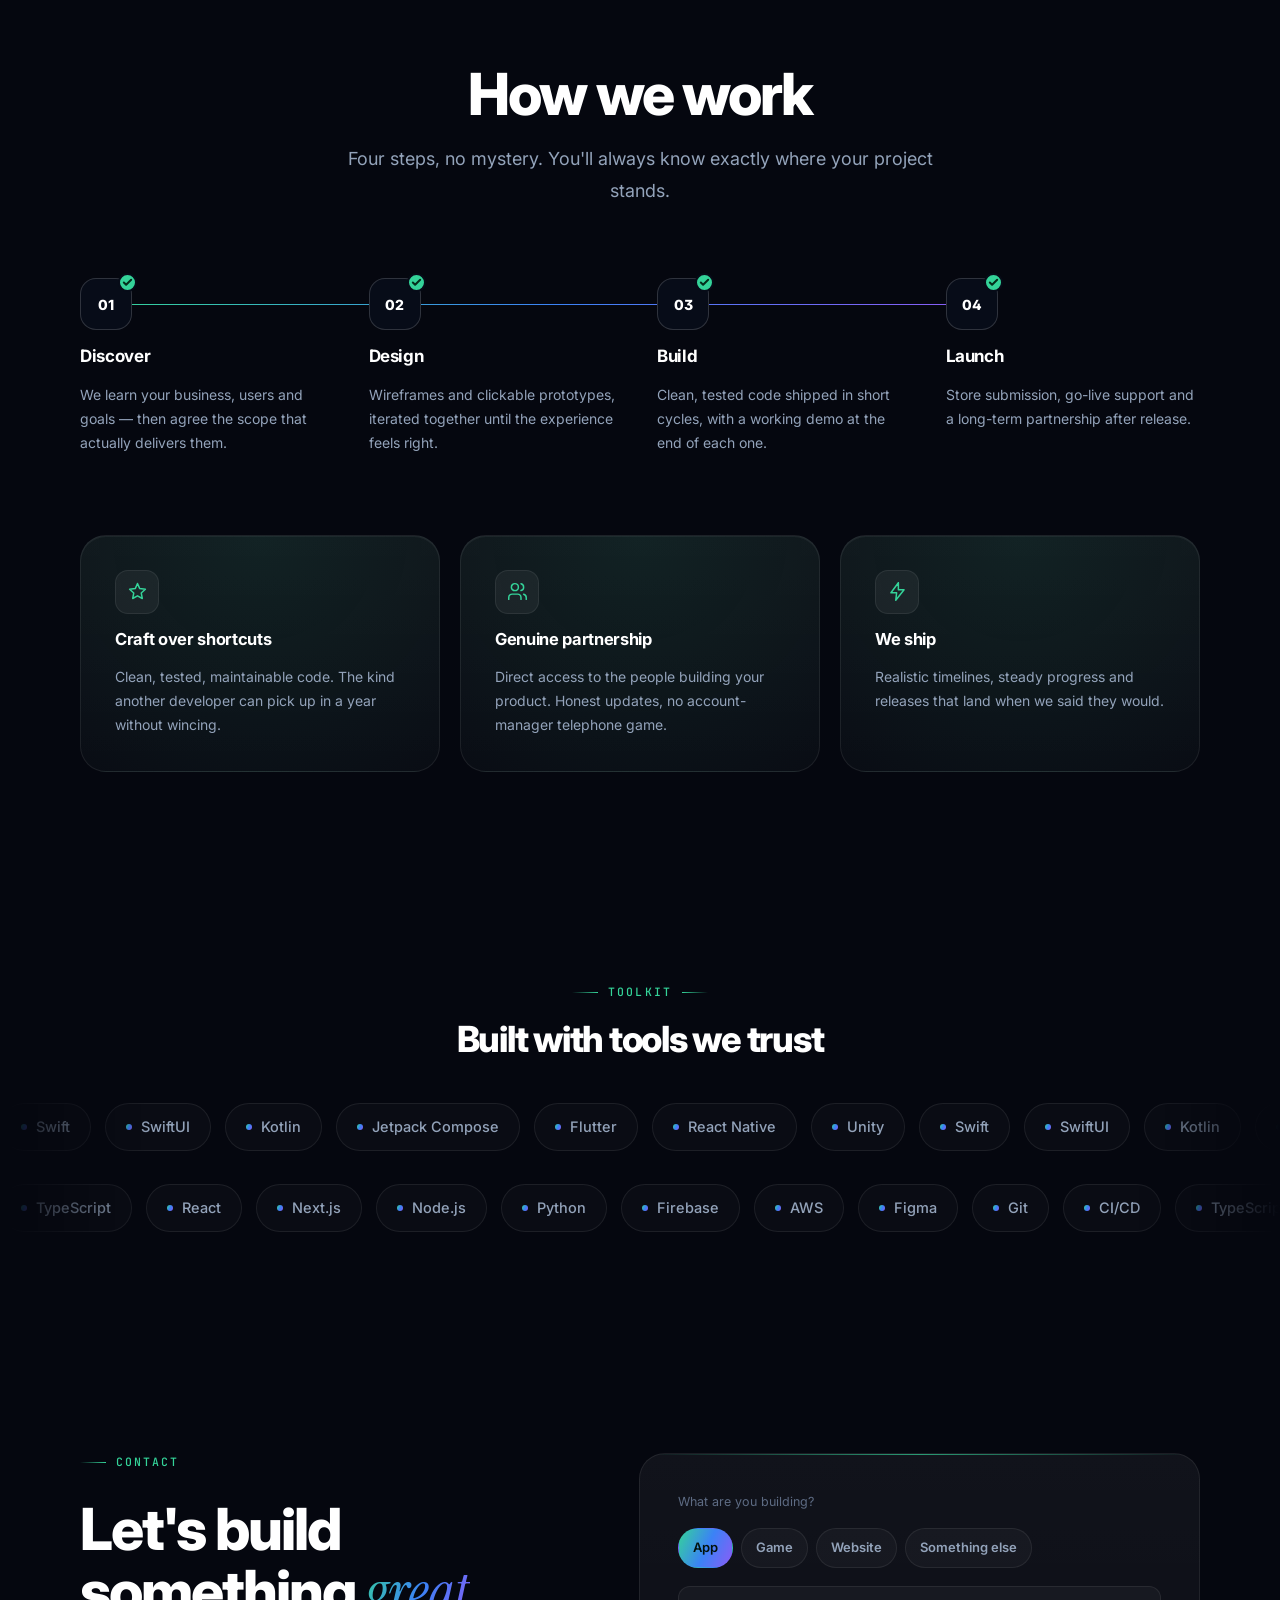
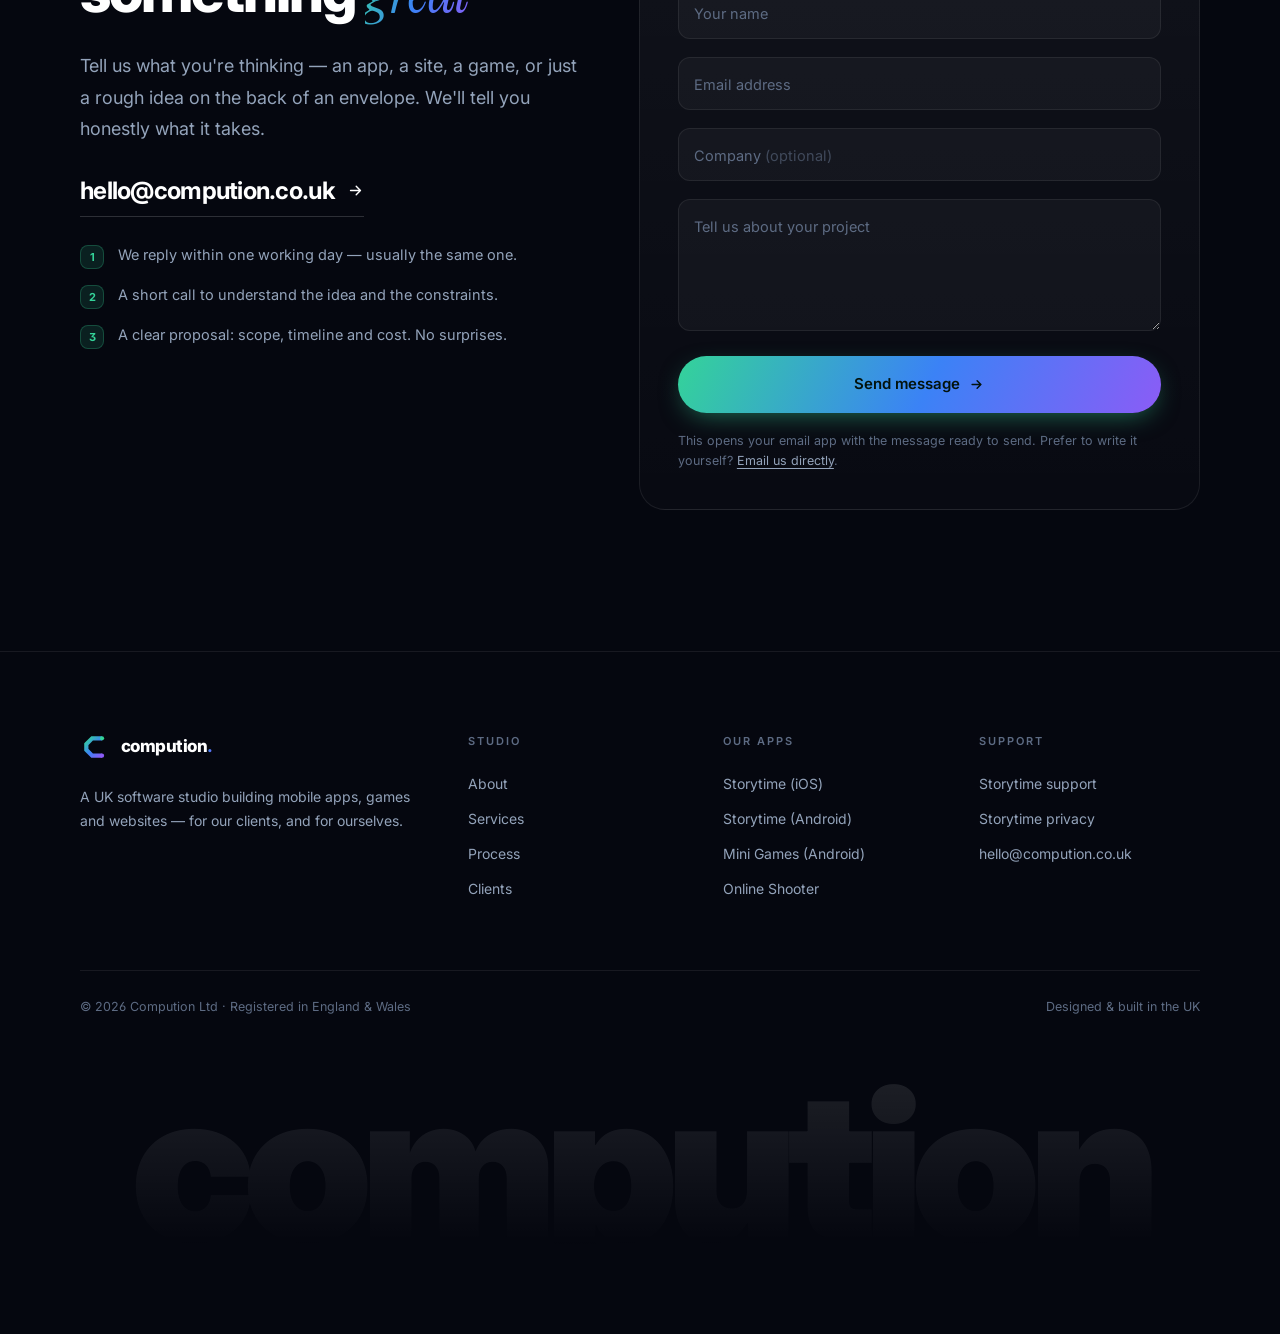
==== commit 1ea7778a: "Mark Storytime as live on Android Storytime is now published on Google Play (uk.co.compution.storyti" ====
--- a/index.html
+++ b/index.html
@@ -2250,7 +2250,7 @@
             <div class="hero-copy">
                 <a href="#apps" class="badge-live fade-up" style="--d:80ms" data-cursor="View">
                     <span class="pulse"></span>
-                    <span>New — <b>Storytime</b> is live on the App Store</span>
+                    <span>New — <b>Storytime</b> is live on iOS &amp; Android</span>
                     <svg class="badge-arrow" width="13" height="13" viewBox="0 0 24 24" fill="none" stroke="currentColor" stroke-width="2.4" stroke-linecap="round" stroke-linejoin="round"><path d="M5 12h14M13 6l6 6-6 6"/></svg>
                 </a>
 
@@ -2275,7 +2275,7 @@
                 <div class="hero-products fade-up" style="--d:720ms">
                     <a class="hp" href="#apps" data-cursor="View">
                         <b>Storytime</b>
-                        <small class="dot-live">Live · iOS</small>
+                        <small class="dot-live">Live · iOS &amp; Android</small>
                     </a>
                     <a class="hp" href="#apps" data-cursor="View">
                         <b>Mini Games</b>
@@ -2707,17 +2707,17 @@
                     <li><svg viewBox="0 0 24 24" stroke-linecap="round" stroke-linejoin="round"><path d="M20 6L9 17l-5-5"/></svg>Made for children</li>
                     <li><svg viewBox="0 0 24 24" stroke-linecap="round" stroke-linejoin="round"><path d="M20 6L9 17l-5-5"/></svg>Zero data collected</li>
                     <li><svg viewBox="0 0 24 24" stroke-linecap="round" stroke-linejoin="round"><path d="M20 6L9 17l-5-5"/></svg>No account needed</li>
-                    <li><svg viewBox="0 0 24 24" stroke-linecap="round" stroke-linejoin="round"><path d="M20 6L9 17l-5-5"/></svg>iPhone &amp; iPad</li>
+                    <li><svg viewBox="0 0 24 24" stroke-linecap="round" stroke-linejoin="round"><path d="M20 6L9 17l-5-5"/></svg>iPhone, iPad &amp; Android</li>
                 </ul>
                 <div class="stores">
                     <a class="store" href="https://apps.apple.com/us/app/storytime-quran-stories/id6793950097" target="_blank" rel="noopener" data-magnet data-cursor="Open">
                         <svg viewBox="0 0 24 24" fill="#fff" aria-hidden="true"><path d="M17.05 20.28c-.98.95-2.05.8-3.08.35-1.09-.46-2.09-.48-3.24 0-1.44.62-2.2.44-3.06-.35C2.79 14.25 3.51 5.44 9.05 5.16c1.35.07 2.29.74 3.08.8 1.18-.24 2.31-.93 3.57-.84 1.51.12 2.65.72 3.4 1.8-3.12 1.87-2.38 5.98.48 7.13-.57 1.5-1.31 2.99-2.54 4.24l.01-.01zM12.03 5.1c-.15-2.23 1.66-4.07 3.74-4.25.29 2.58-2.34 4.5-3.74 4.25z"/></svg>
                         <span><small>Download on the</small><b>App Store</b></span>
                     </a>
-                    <span class="store disabled">
-                        <svg viewBox="0 0 24 24" fill="rgba(255,255,255,.75)" aria-hidden="true"><path d="M22.018 13.298l-3.919 2.218-3.515-3.493 3.543-3.521 3.891 2.202a1.49 1.49 0 0 1 0 2.594zM1.337.924a1.486 1.486 0 0 0-.155.667v20.82c0 .253.056.485.155.667l11.02-10.937L1.337.924zm12.207 10.125l3.258-3.238L3.45.514a1.503 1.503 0 0 0-.155-.089l10.25 10.624zm0 1.902L3.297 23.575c.052-.026.104-.056.154-.084l13.353-7.298-3.26-3.242z"/></svg>
-                        <span><small>Android</small><b>Coming soon</b></span>
-                    </span>
+                    <a class="store" href="https://play.google.com/store/apps/details?id=uk.co.compution.storytime" target="_blank" rel="noopener" data-magnet data-cursor="Open">
+                        <svg viewBox="0 0 24 24" fill="#fff" aria-hidden="true"><path d="M22.018 13.298l-3.919 2.218-3.515-3.493 3.543-3.521 3.891 2.202a1.49 1.49 0 0 1 0 2.594zM1.337.924a1.486 1.486 0 0 0-.155.667v20.82c0 .253.056.485.155.667l11.02-10.937L1.337.924zm12.207 10.125l3.258-3.238L3.45.514a1.503 1.503 0 0 0-.155-.089l10.25 10.624zm0 1.902L3.297 23.575c.052-.026.104-.056.154-.084l13.353-7.298-3.26-3.242z"/></svg>
+                        <span><small>Get it on</small><b>Google Play</b></span>
+                    </a>
                 </div>
                 <p class="form-note" style="margin-top:6px">
                     <a href="/storytime/support/">Support</a> · <a href="/storytime/privacy/">Privacy policy</a>
@@ -3126,6 +3126,7 @@
             <div class="f-col">
                 <h5>Our Apps</h5>
                 <a href="https://apps.apple.com/us/app/storytime-quran-stories/id6793950097" target="_blank" rel="noopener">Storytime (iOS)</a>
+                <a href="https://play.google.com/store/apps/details?id=uk.co.compution.storytime" target="_blank" rel="noopener">Storytime (Android)</a>
                 <a href="https://play.google.com/store/apps/details?id=com.compution.pocketgames.pocket_games" target="_blank" rel="noopener">Mini Games (Android)</a>
                 <a href="#apps">Online Shooter</a>
             </div>
@@ -4265,6 +4266,7 @@
   "knowsAbout": ["Mobile apps", "Games", "Websites", "iOS", "Android"],
   "makesOffer": [
     { "@type": "Offer", "itemOffered": { "@type": "MobileApplication", "name": "Storytime — Quran Stories", "operatingSystem": "iOS", "applicationCategory": "EducationApplication", "url": "https://apps.apple.com/us/app/storytime-quran-stories/id6793950097" } },
+    { "@type": "Offer", "itemOffered": { "@type": "MobileApplication", "name": "Storytime — Quran Stories", "operatingSystem": "Android", "applicationCategory": "EducationApplication", "url": "https://play.google.com/store/apps/details?id=uk.co.compution.storytime" } },
     { "@type": "Offer", "itemOffered": { "@type": "MobileApplication", "name": "Mini Games", "operatingSystem": "Android", "applicationCategory": "GameApplication", "url": "https://play.google.com/store/apps/details?id=com.compution.pocketgames.pocket_games" } }
   ]
 }
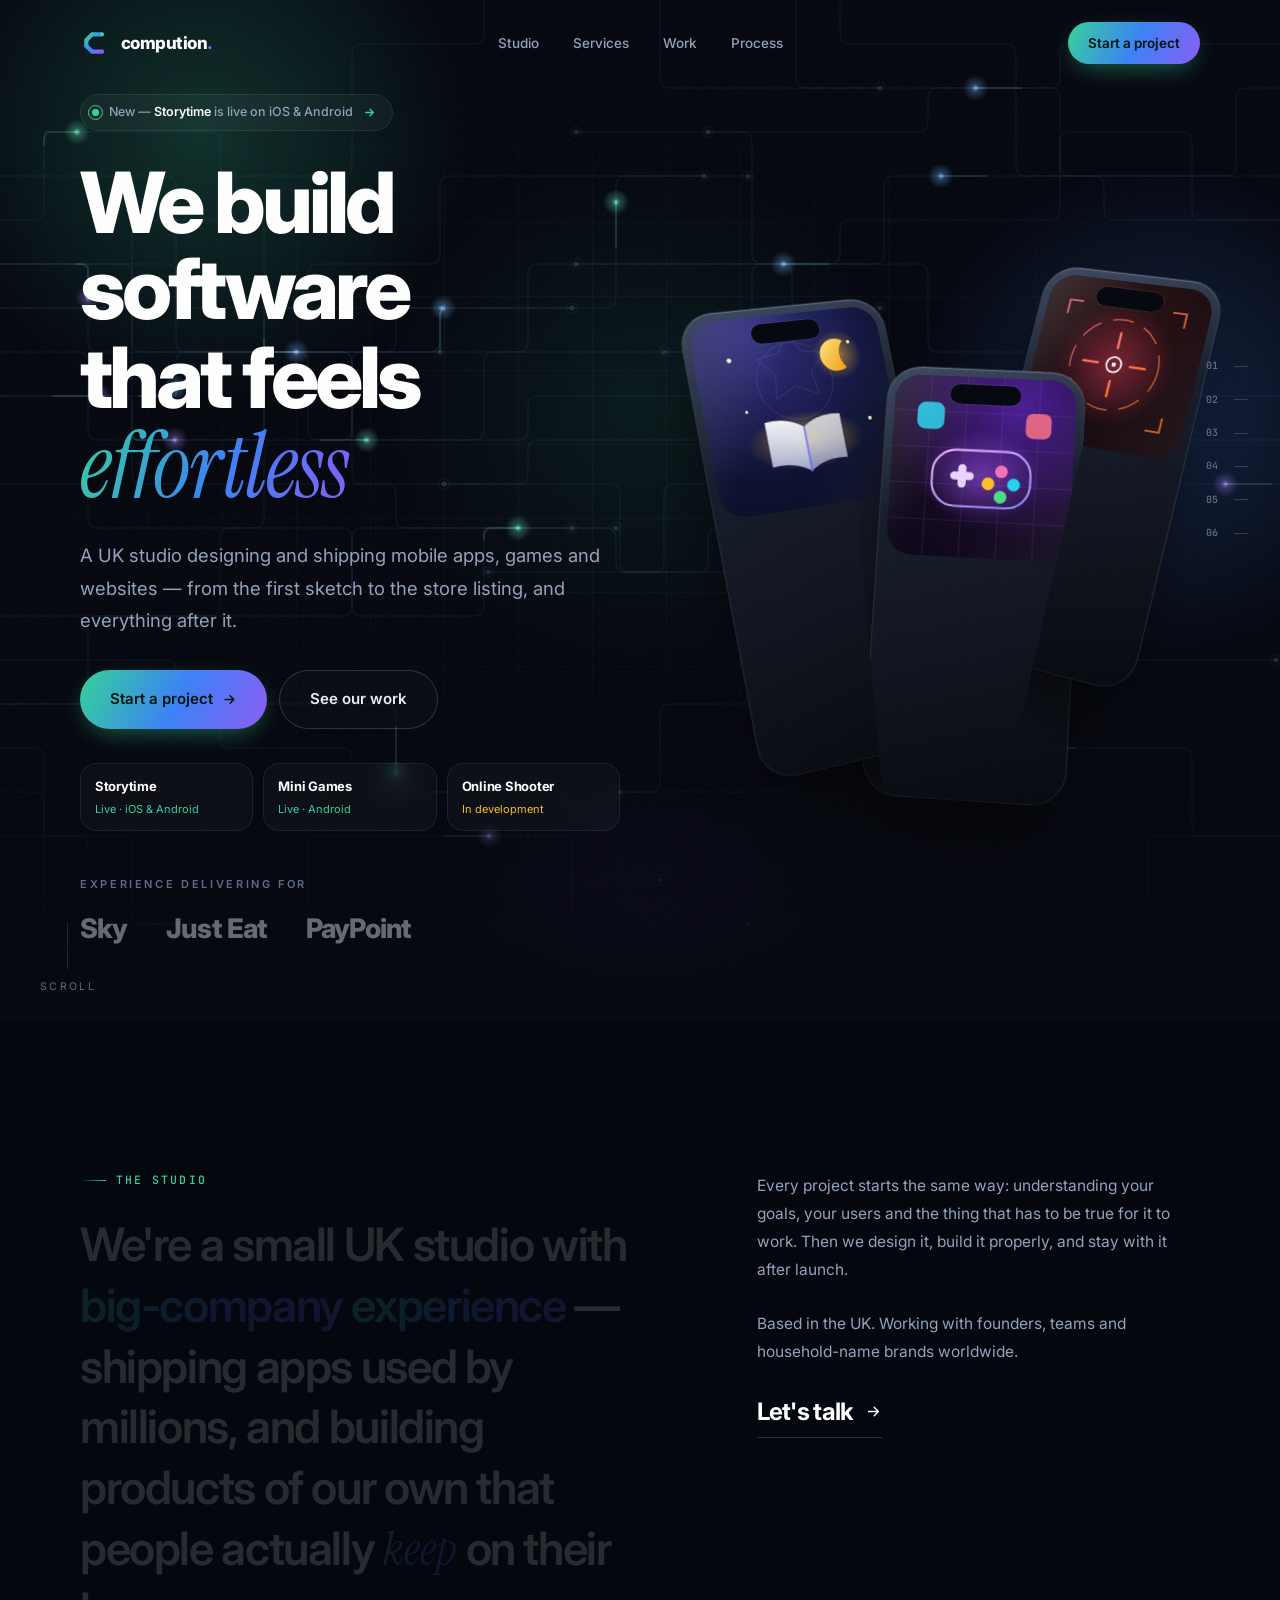
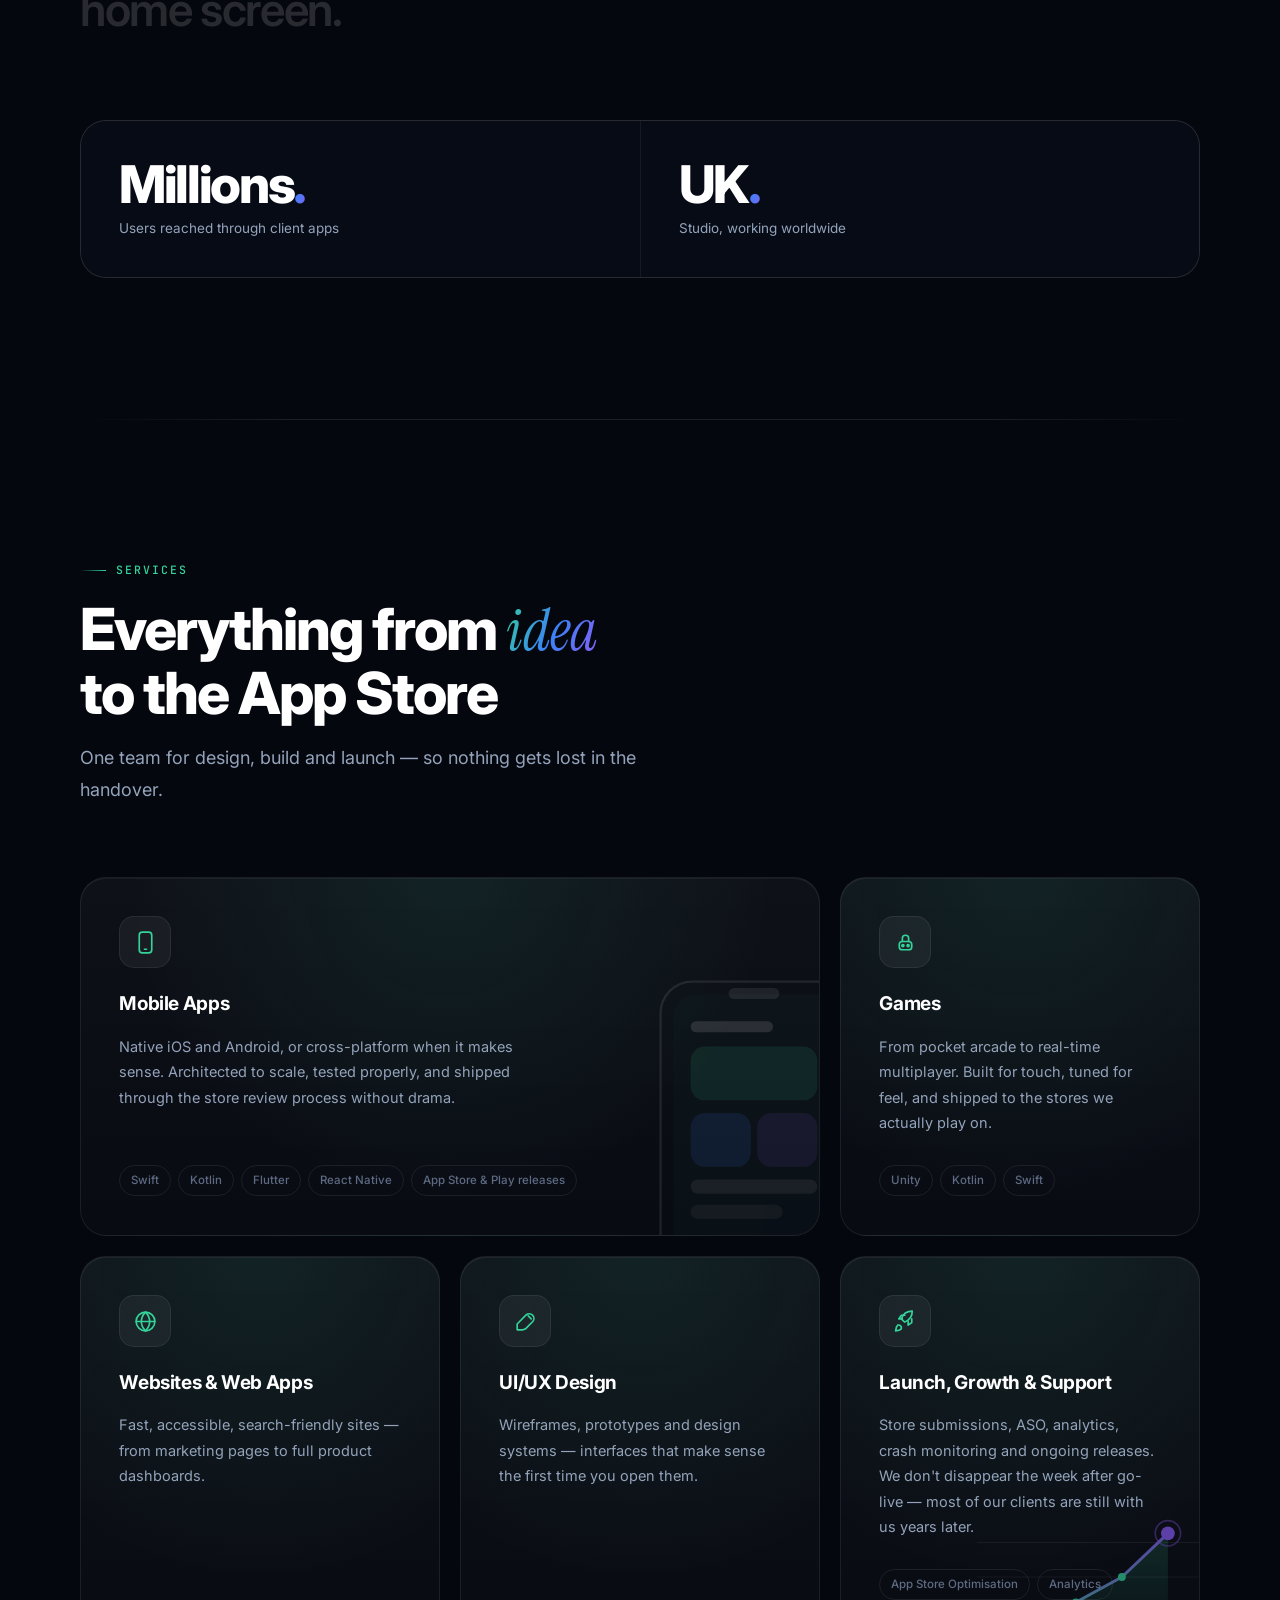
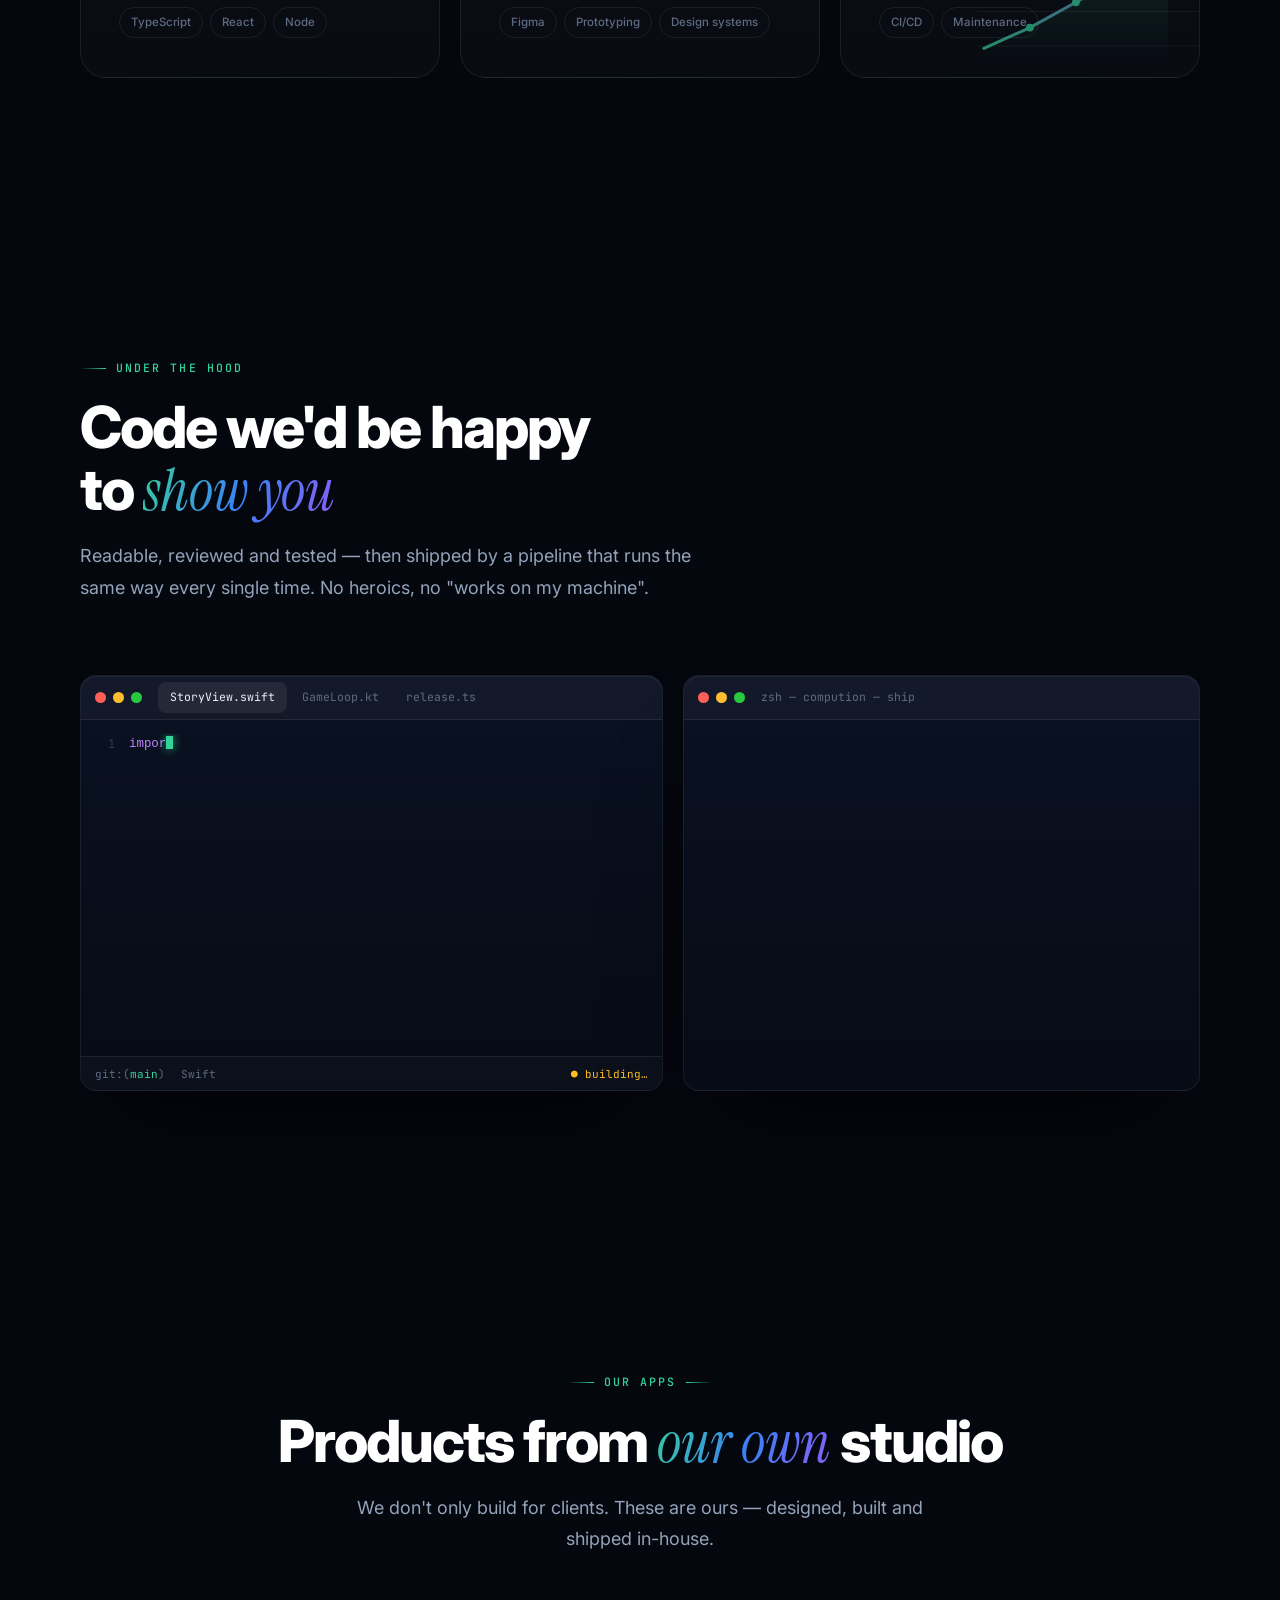
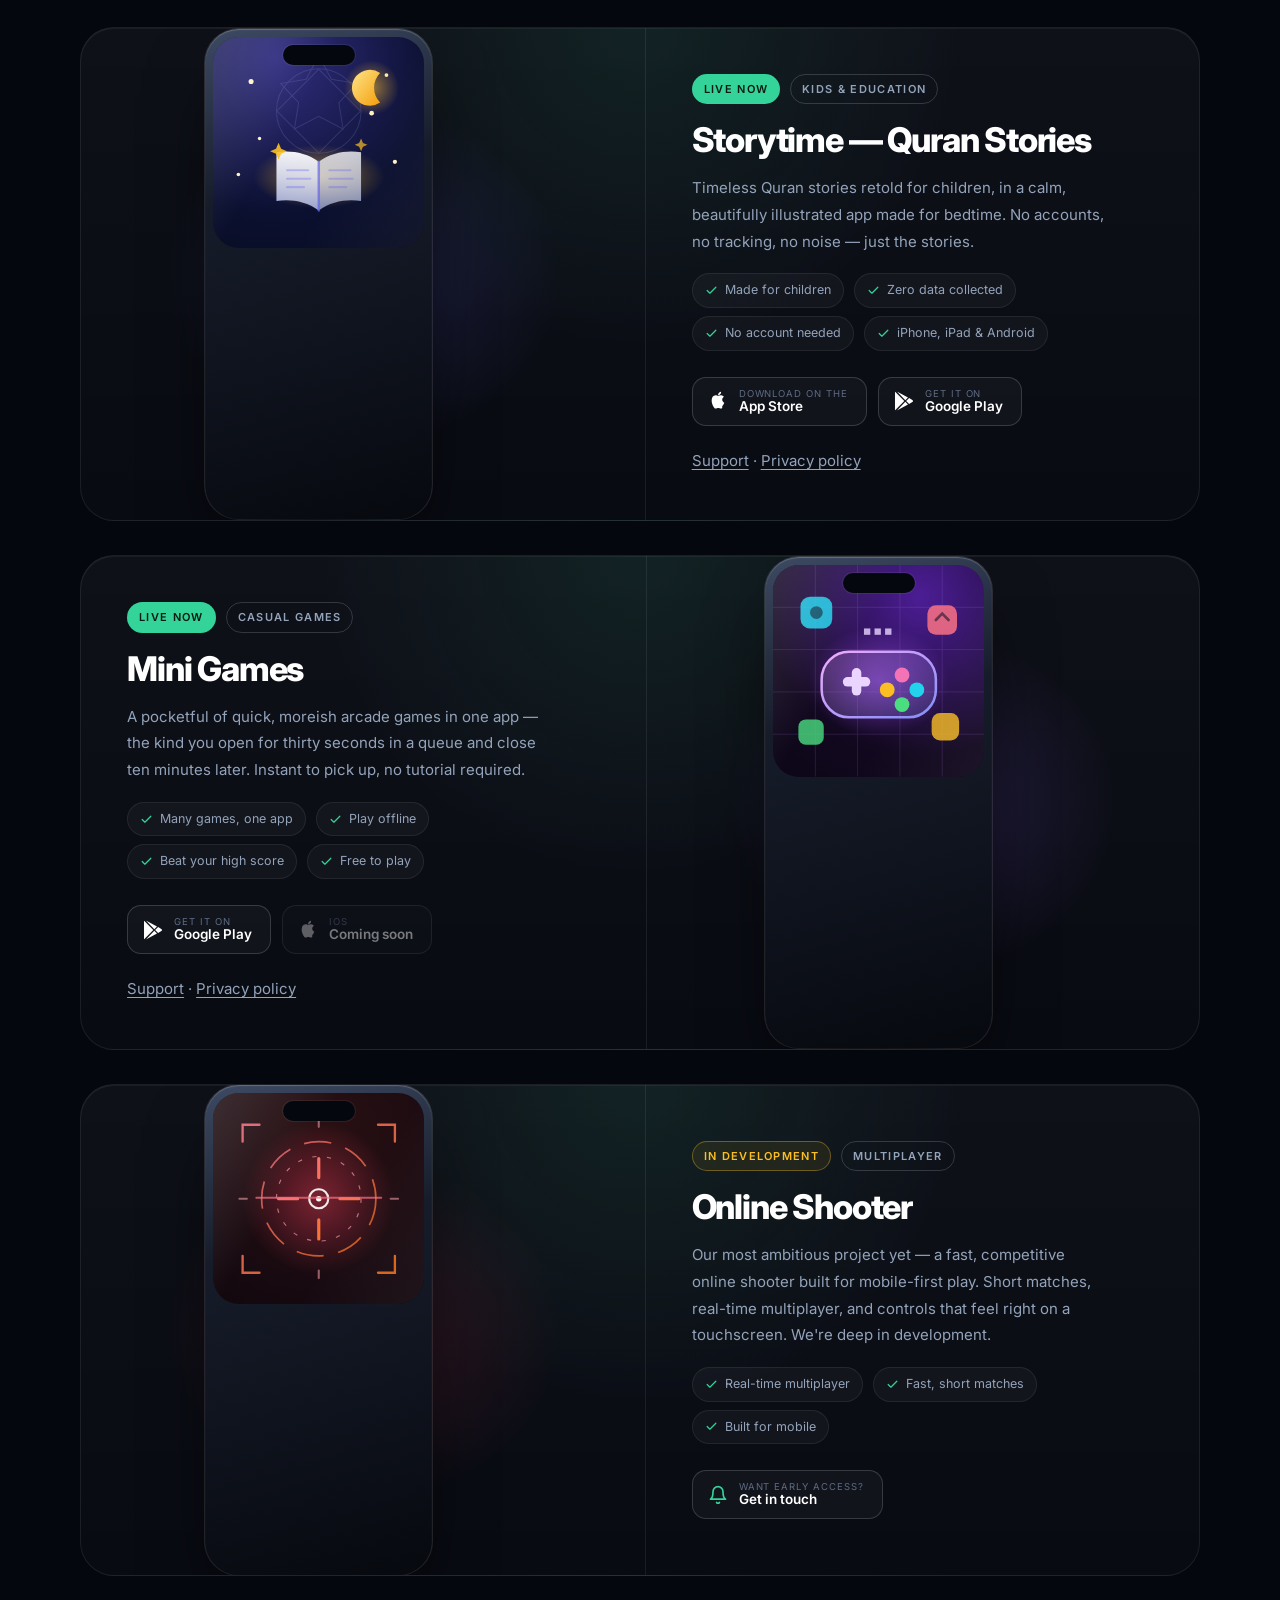
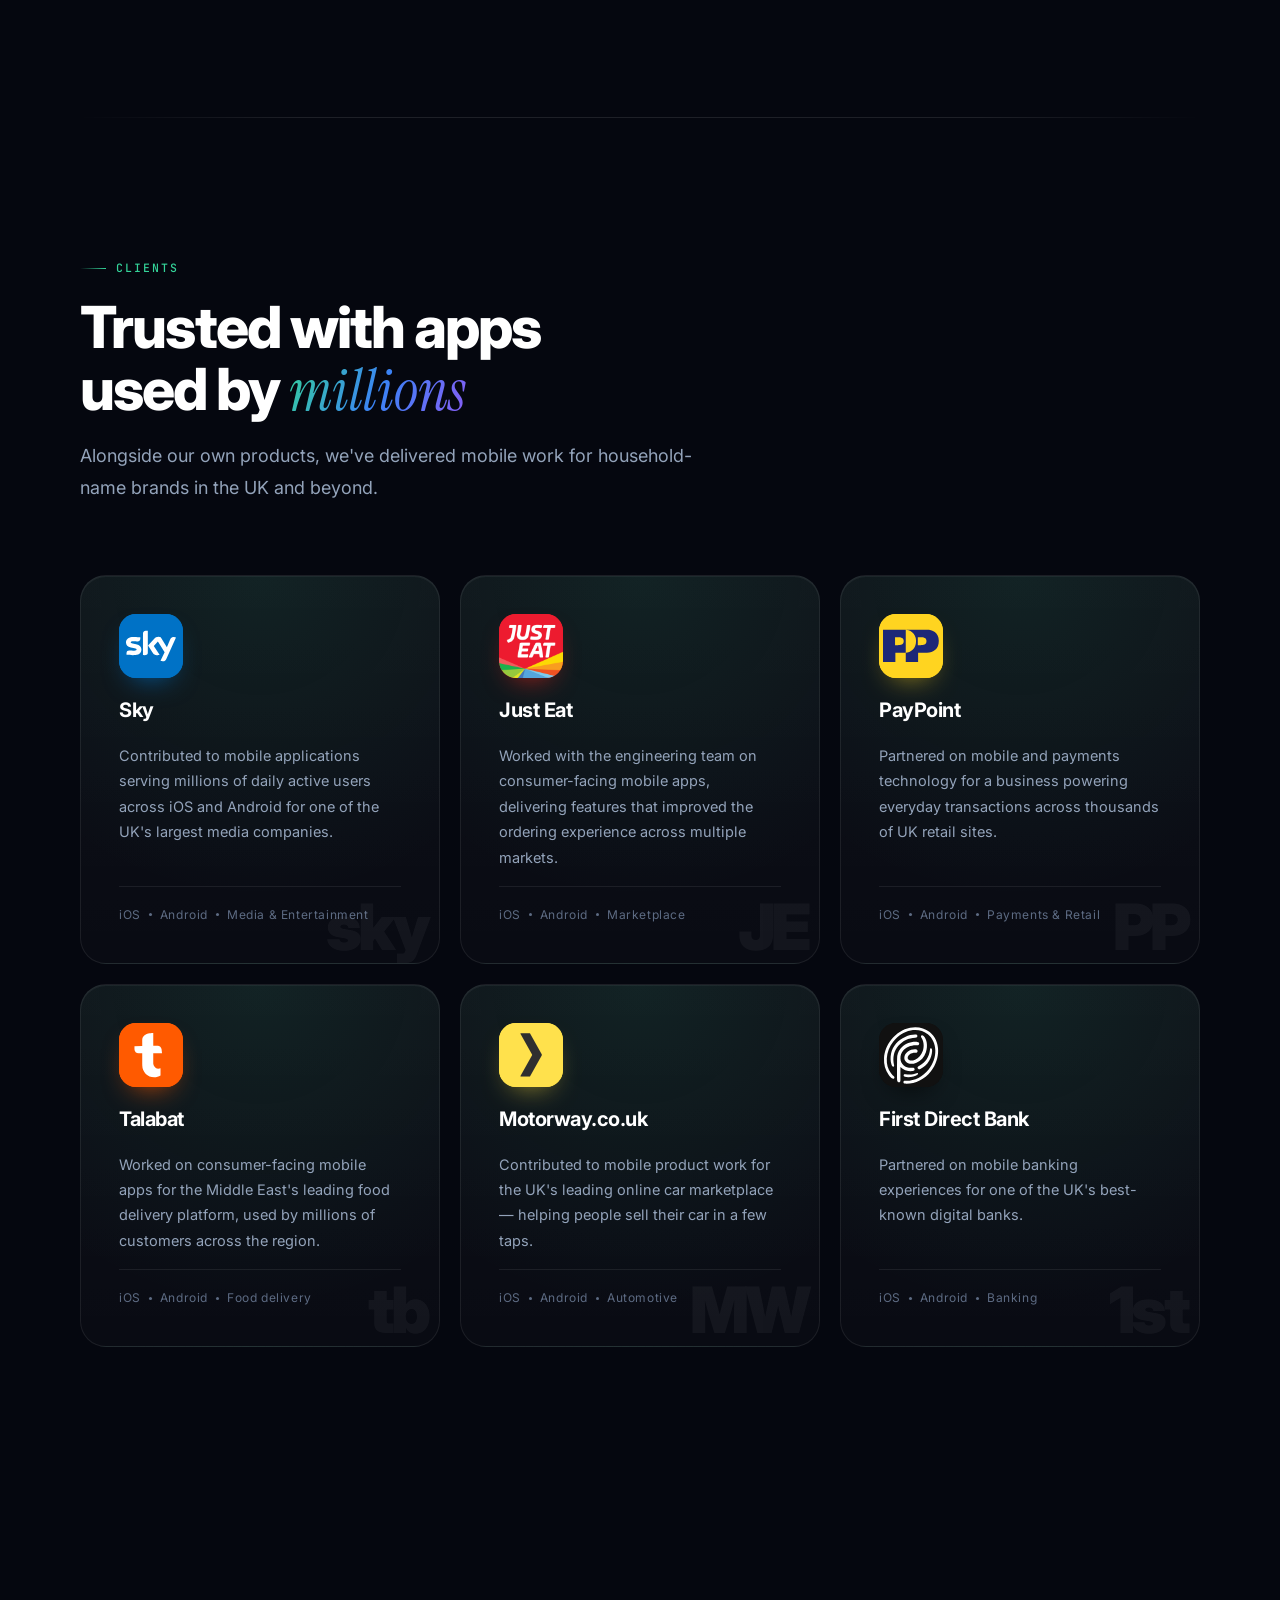
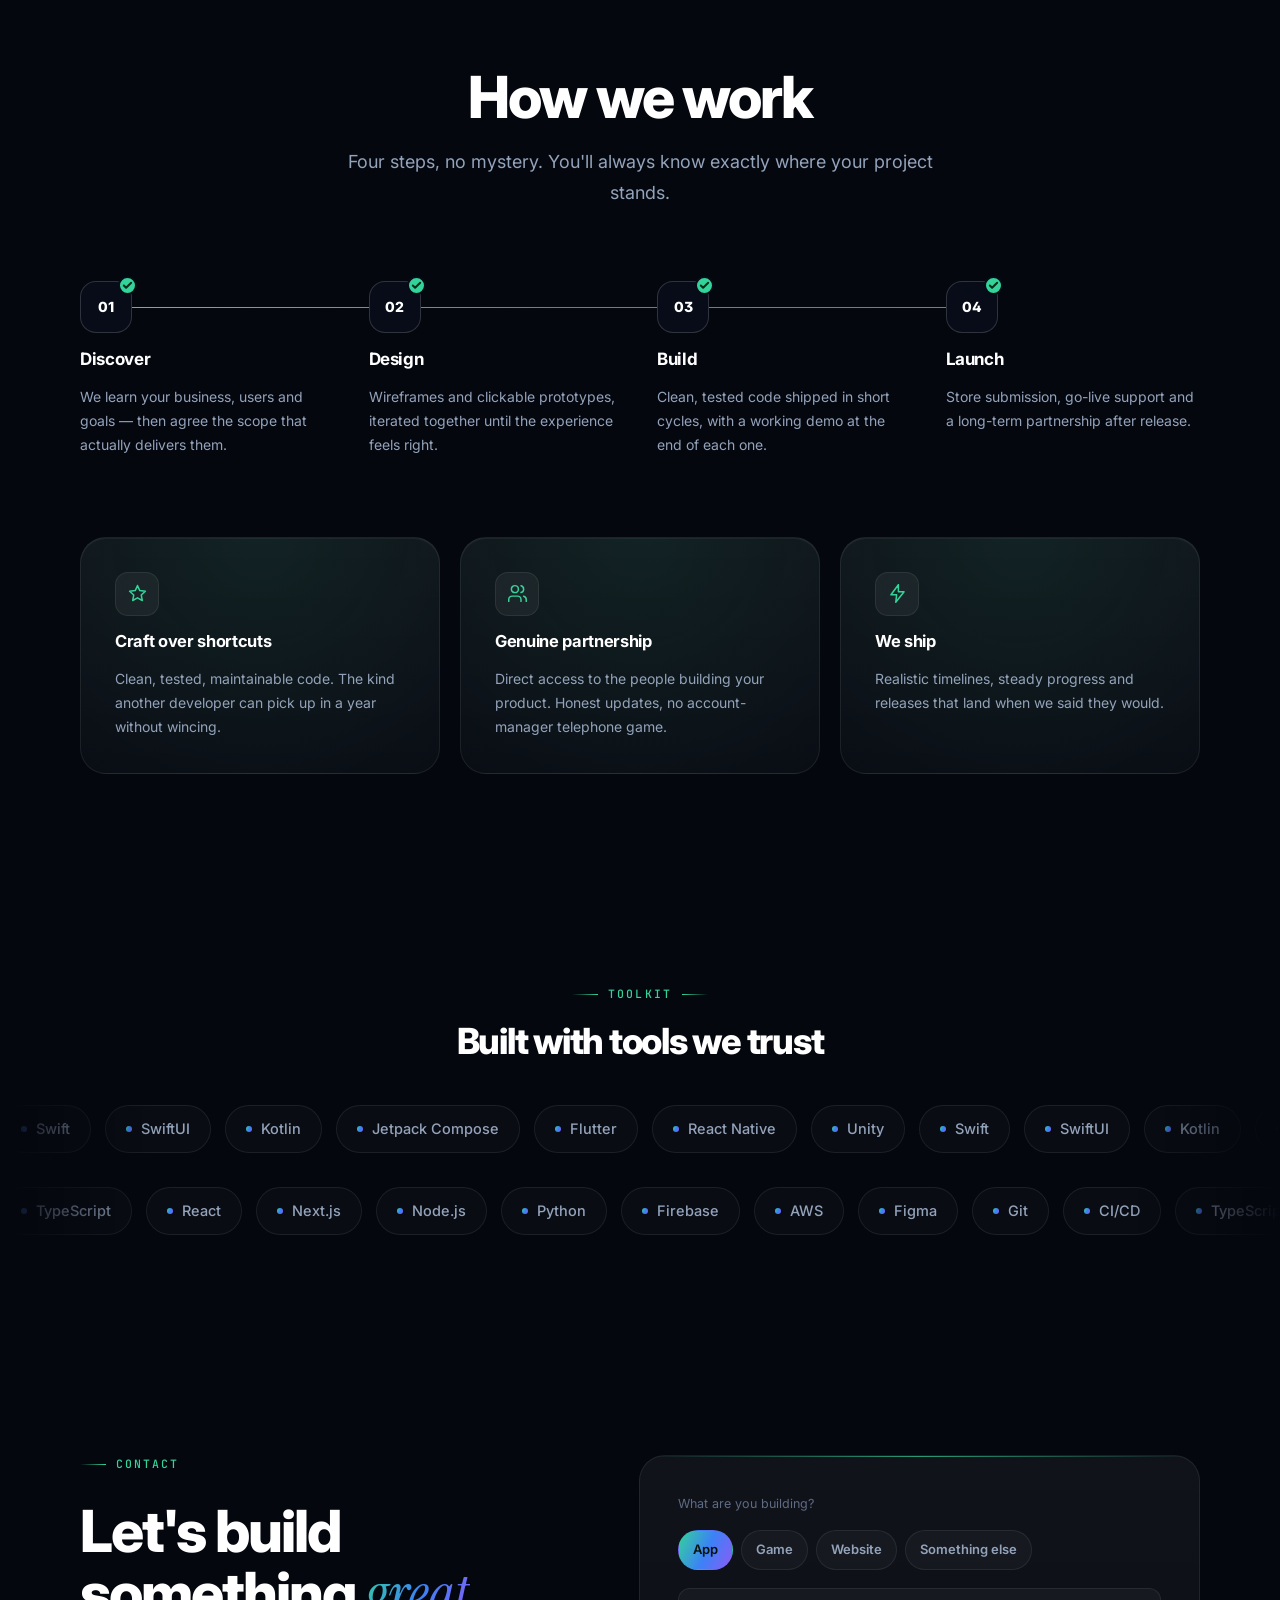
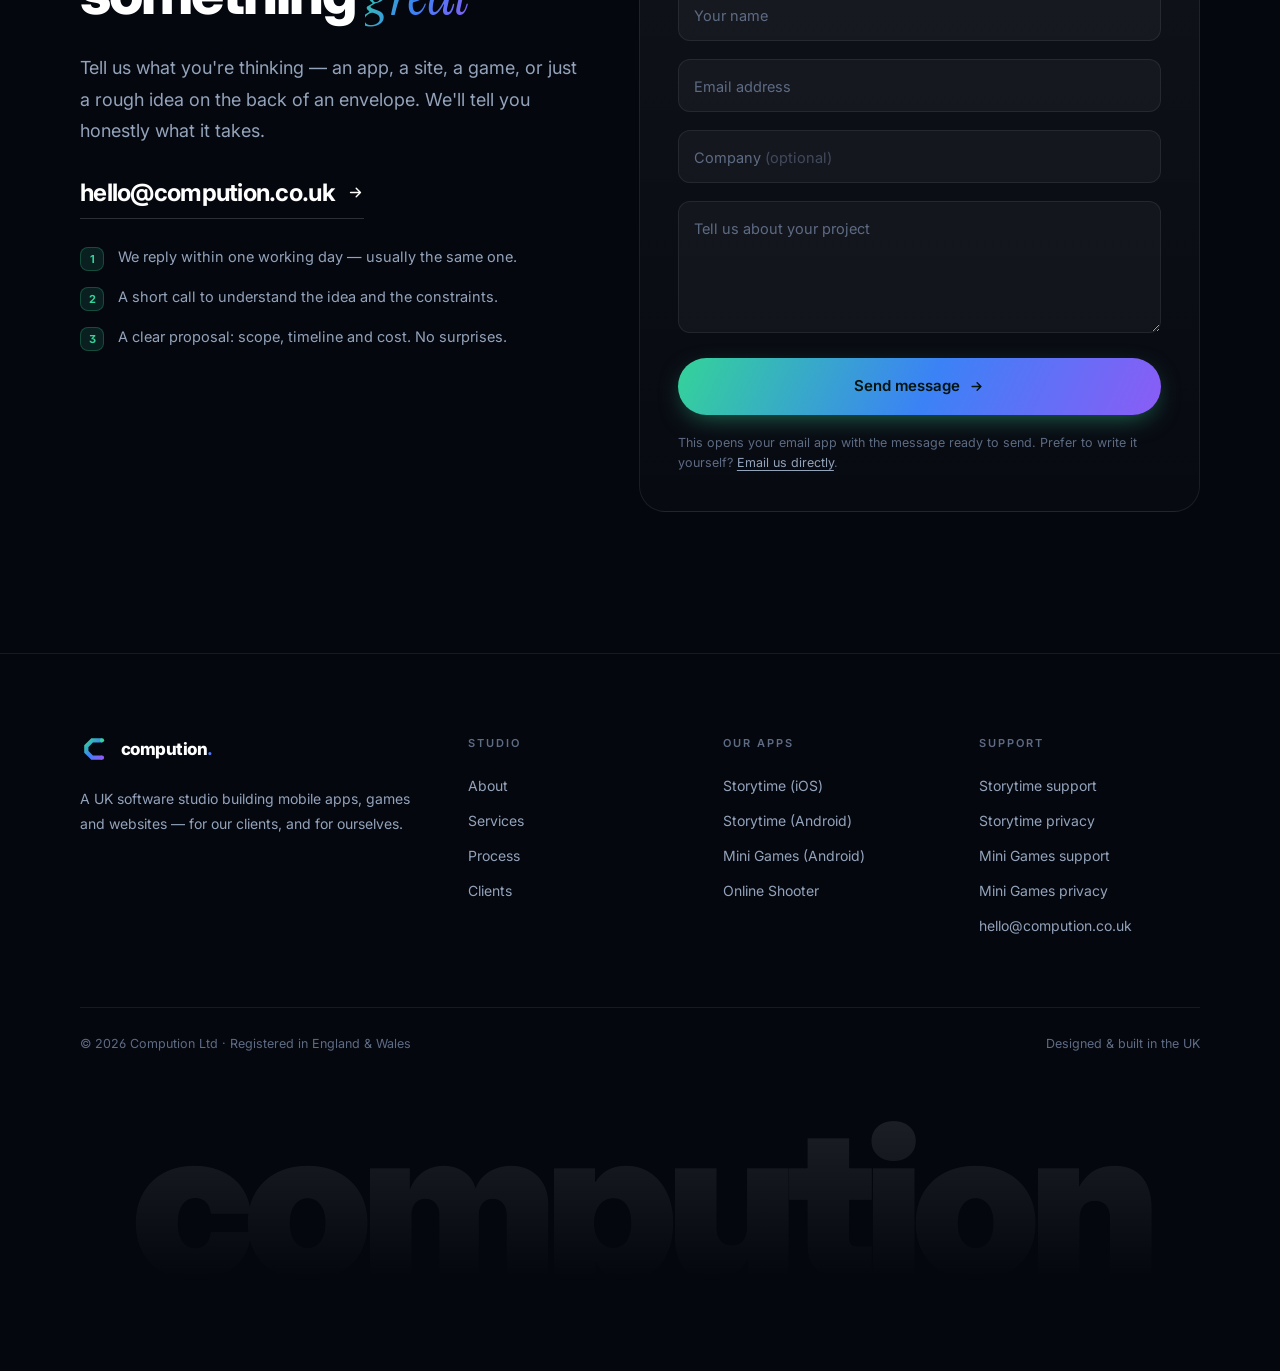
==== commit 20fe1905: "Add Mini Fun Games privacy policy and support pages The app serves AdMob interstitials, so unlike St" ====
--- a/index.html
+++ b/index.html
@@ -2824,6 +2824,9 @@
                         <span><small>iOS</small><b>Coming soon</b></span>
                     </span>
                 </div>
+                <p class="form-note" style="margin-top:6px">
+                    <a href="/minigames/support/">Support</a> · <a href="/minigames/privacy/">Privacy policy</a>
+                </p>
             </div>
         </article>
 
@@ -3135,6 +3138,8 @@
                 <h5>Support</h5>
                 <a href="/storytime/support/">Storytime support</a>
                 <a href="/storytime/privacy/">Storytime privacy</a>
+                <a href="/minigames/support/">Mini Games support</a>
+                <a href="/minigames/privacy/">Mini Games privacy</a>
                 <a href="mailto:hello@compution.co.uk">hello@compution.co.uk</a>
             </div>
         </div>
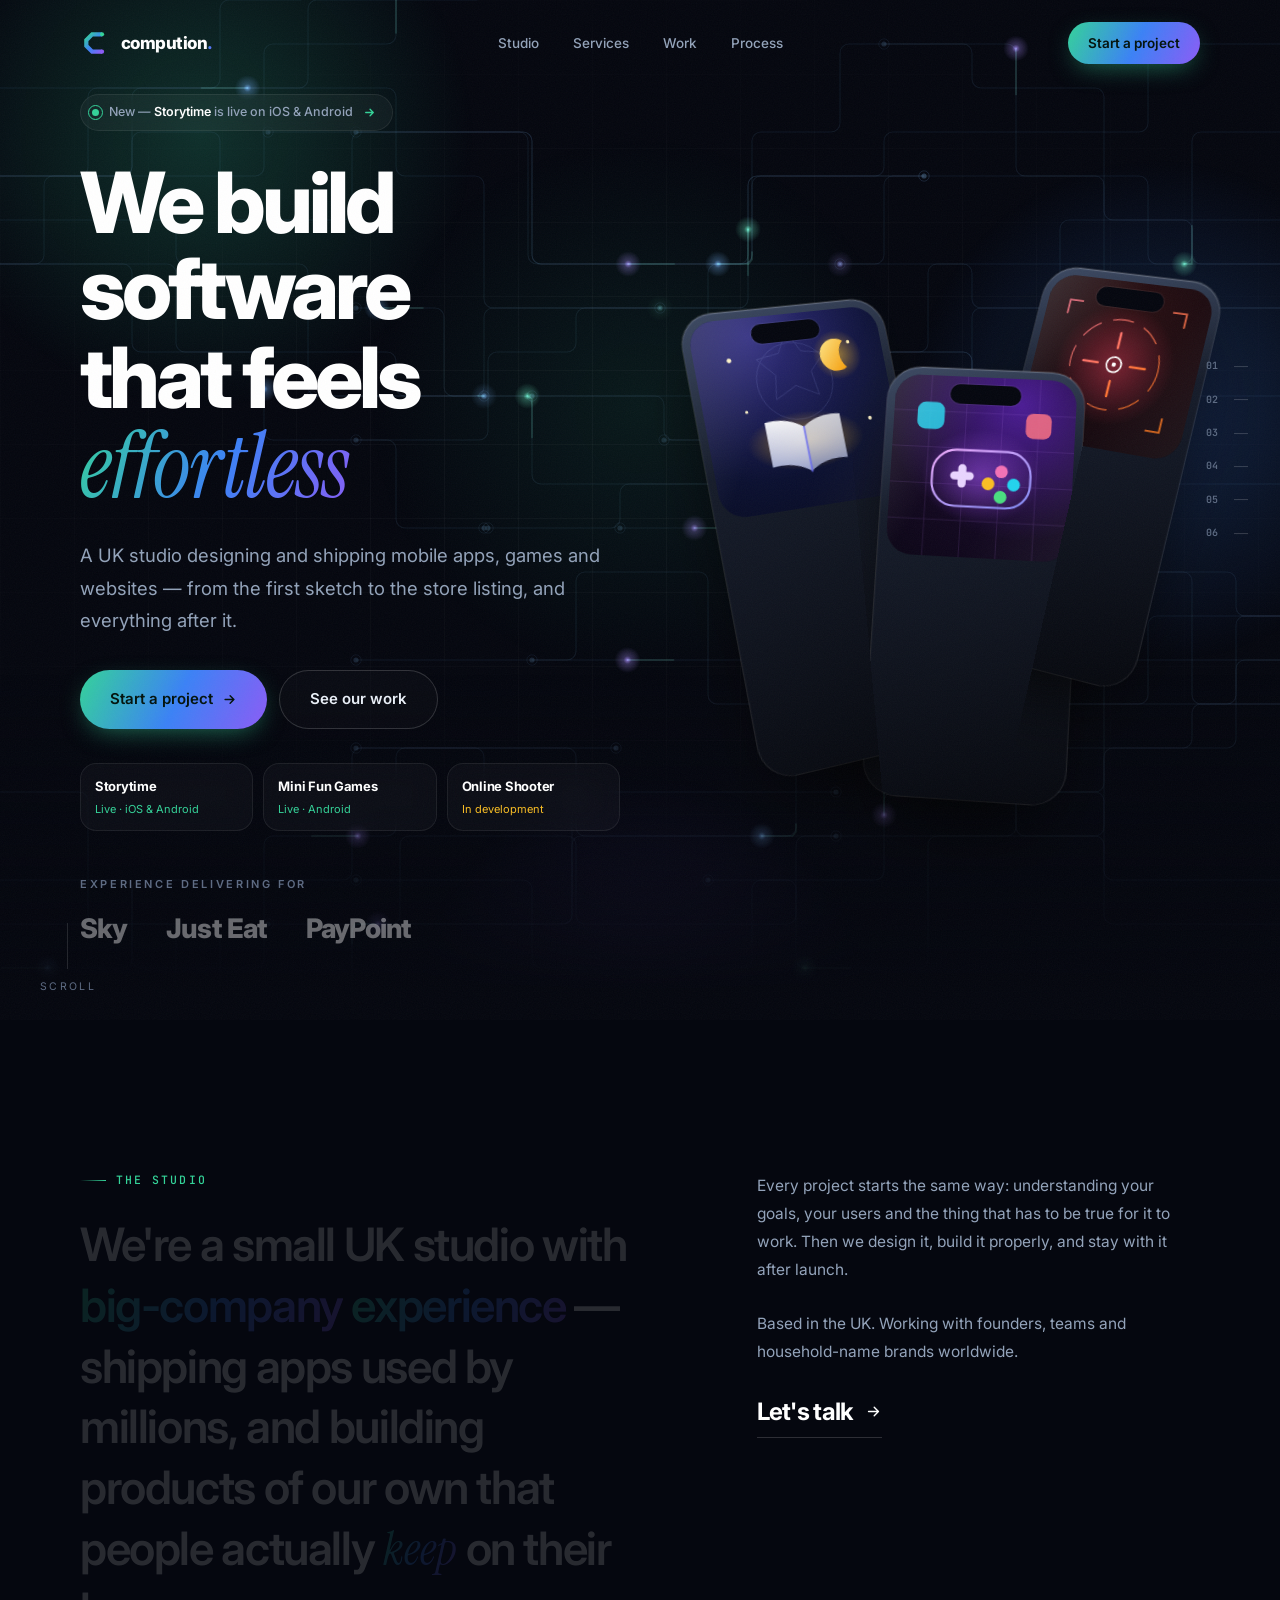
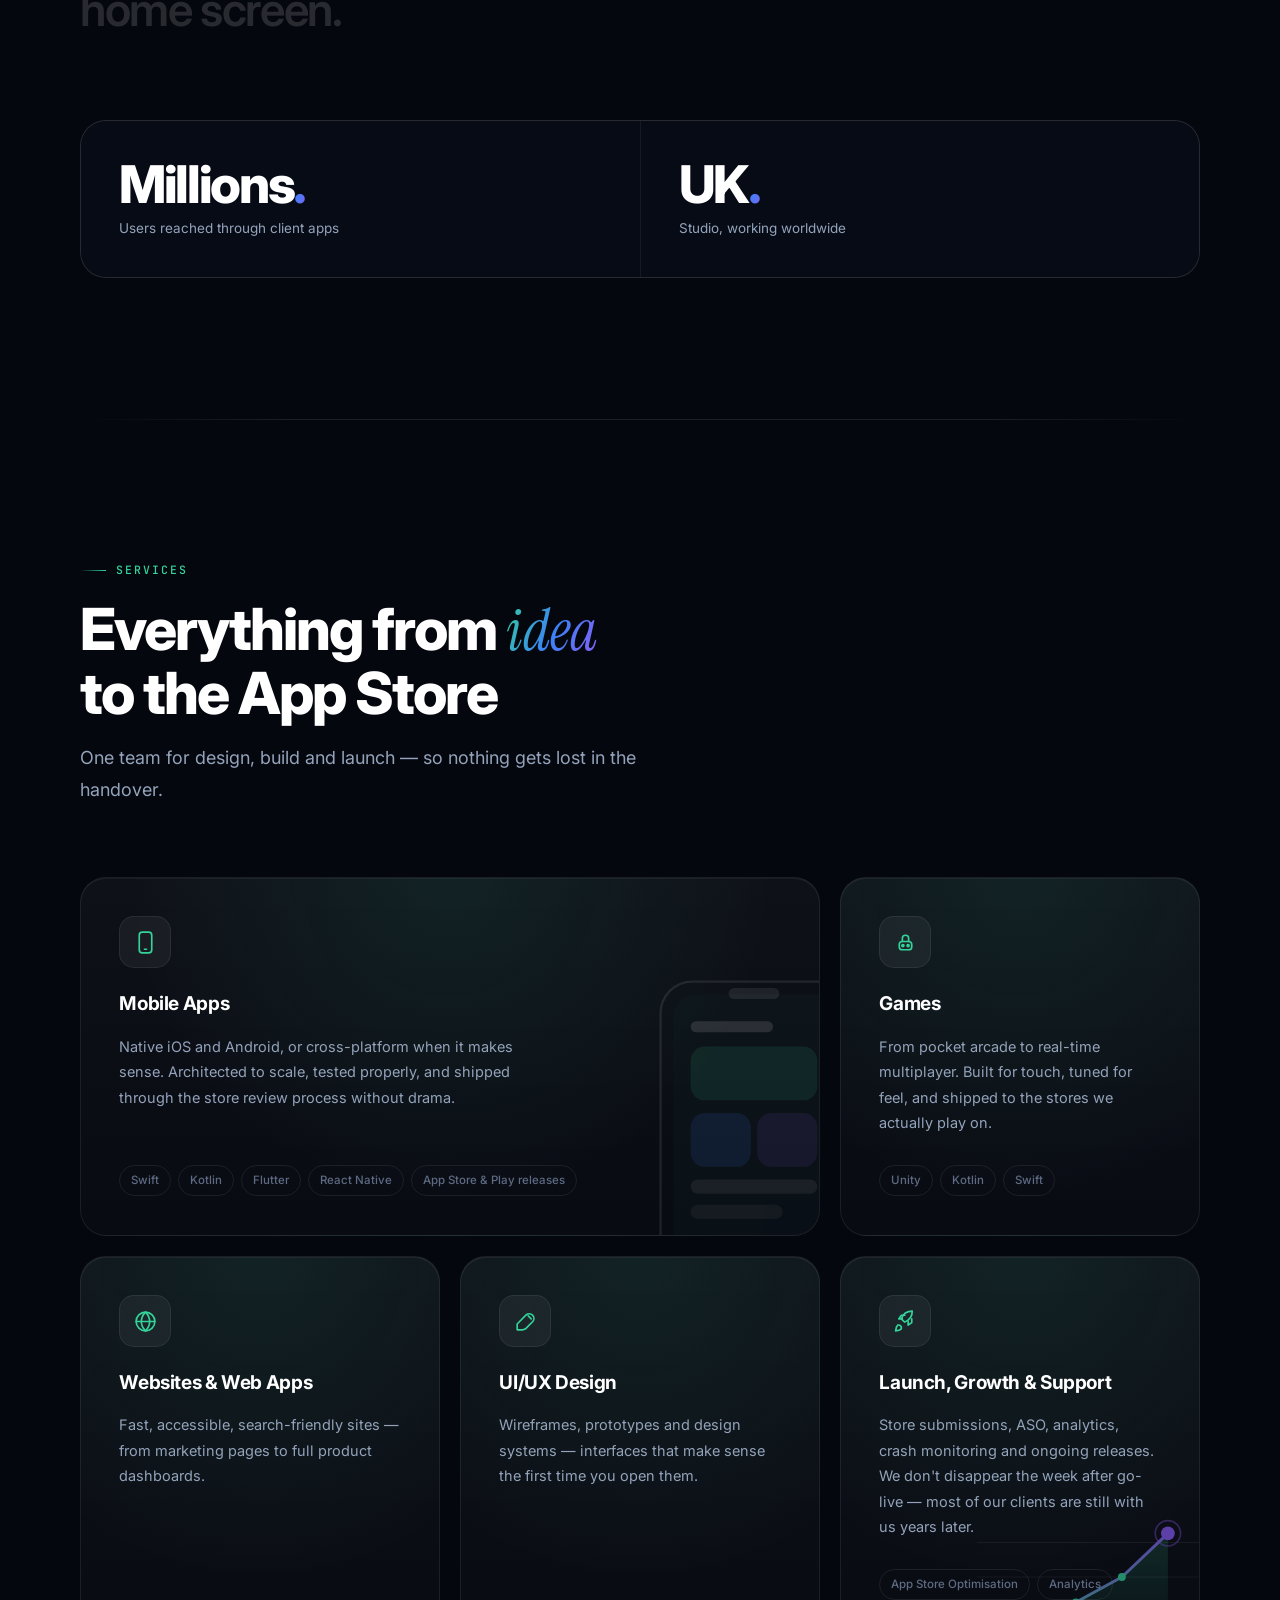
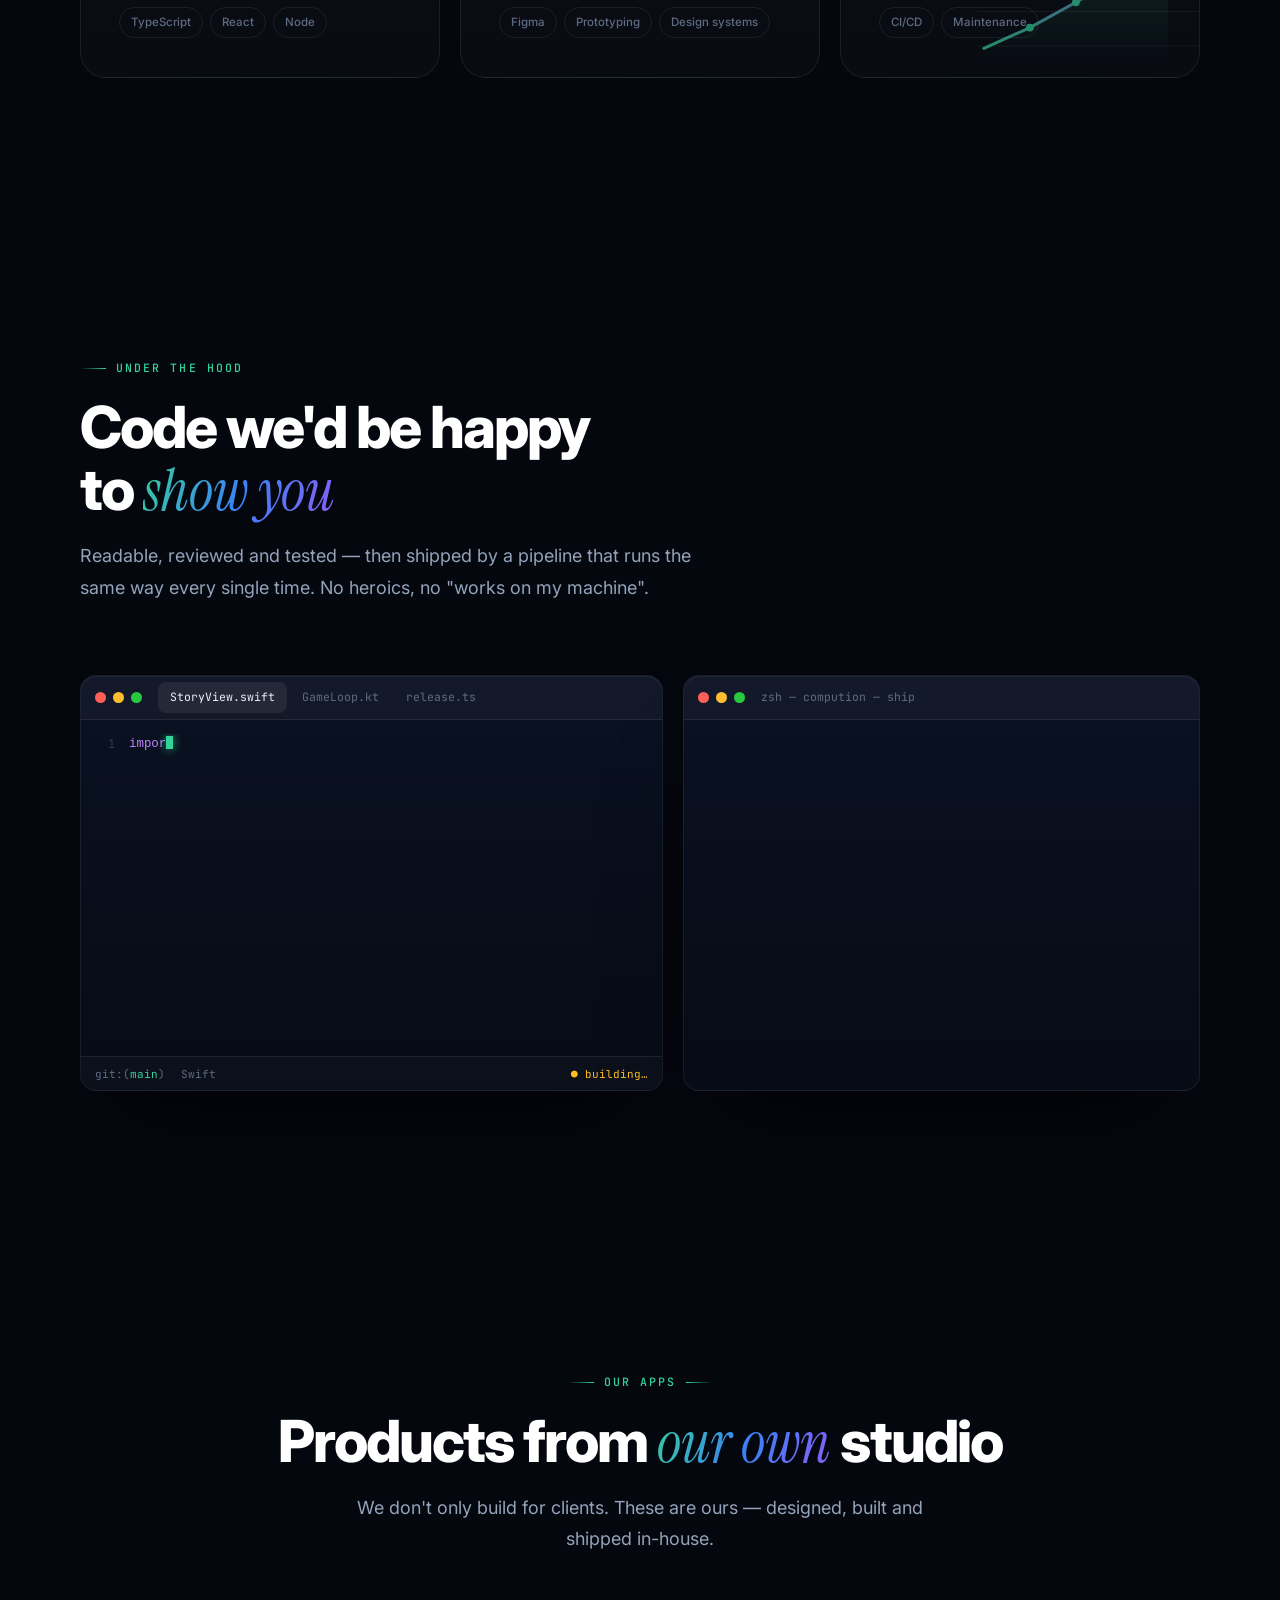
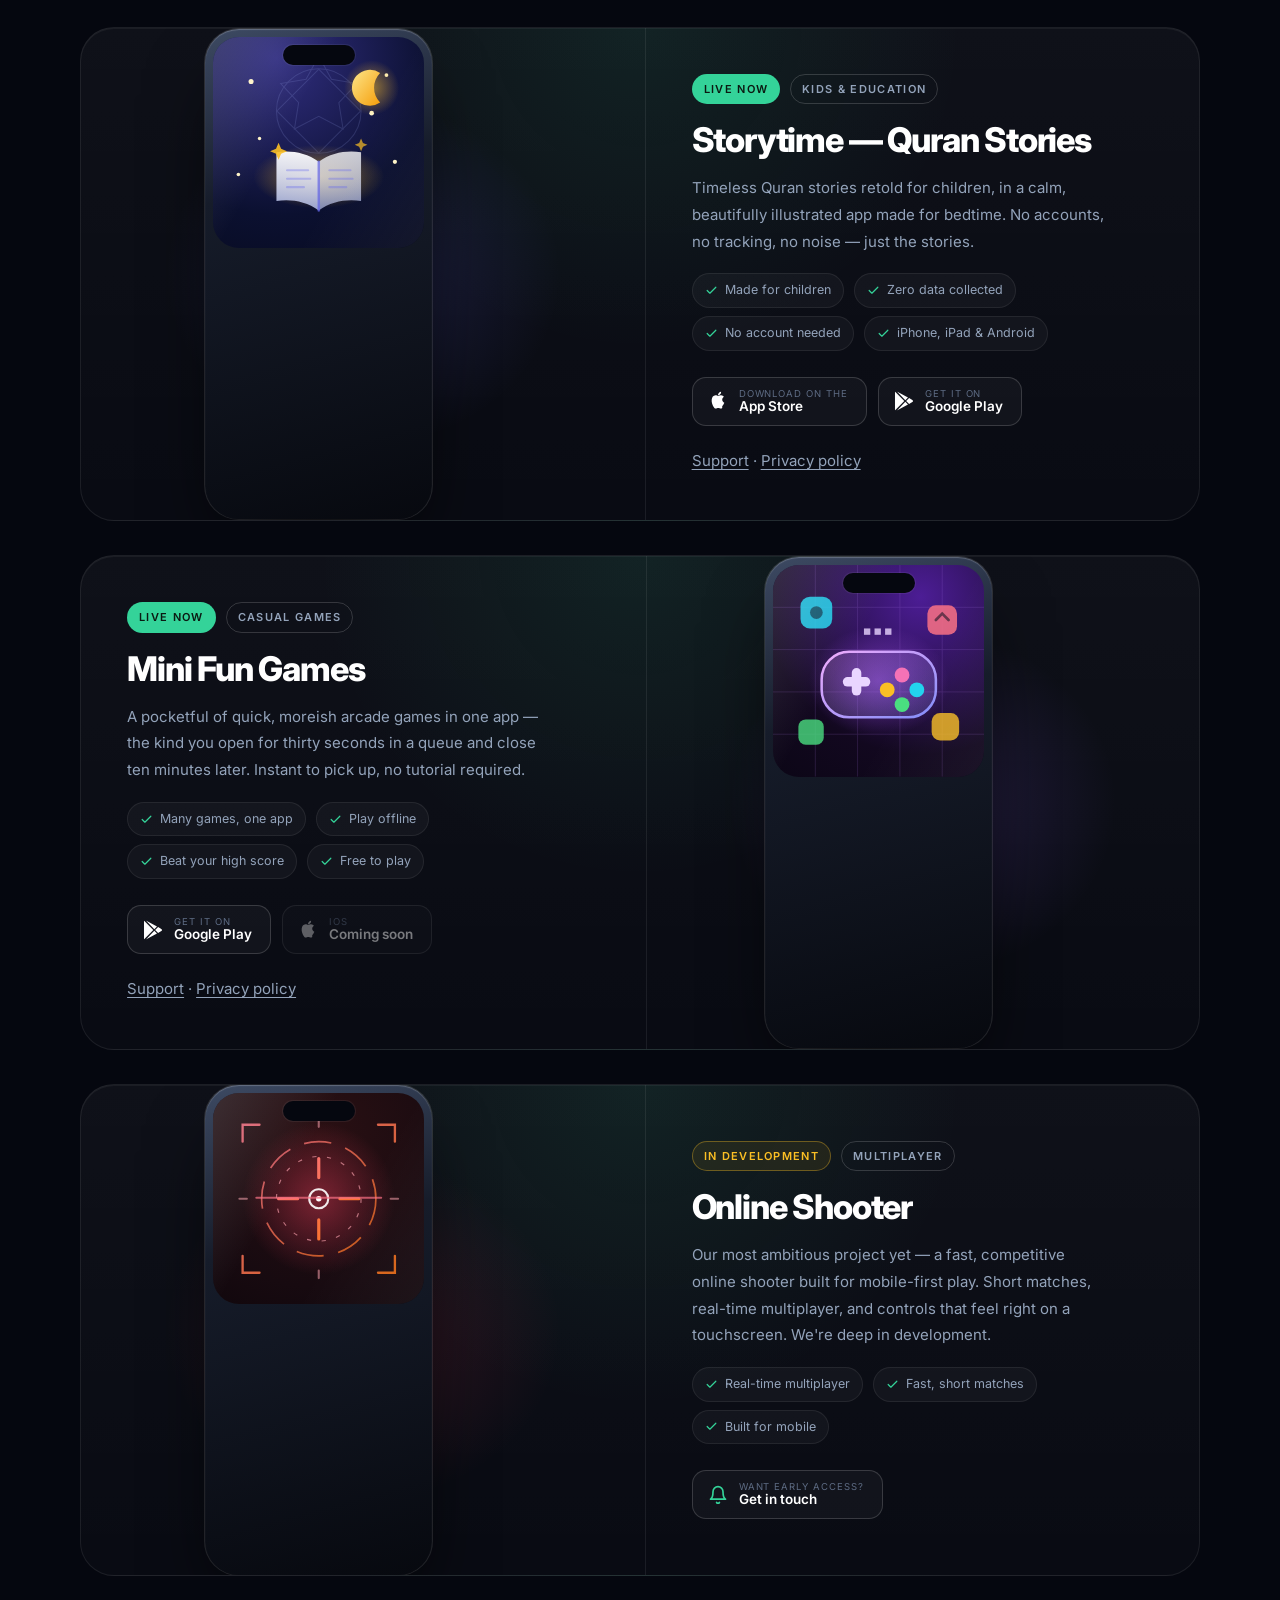
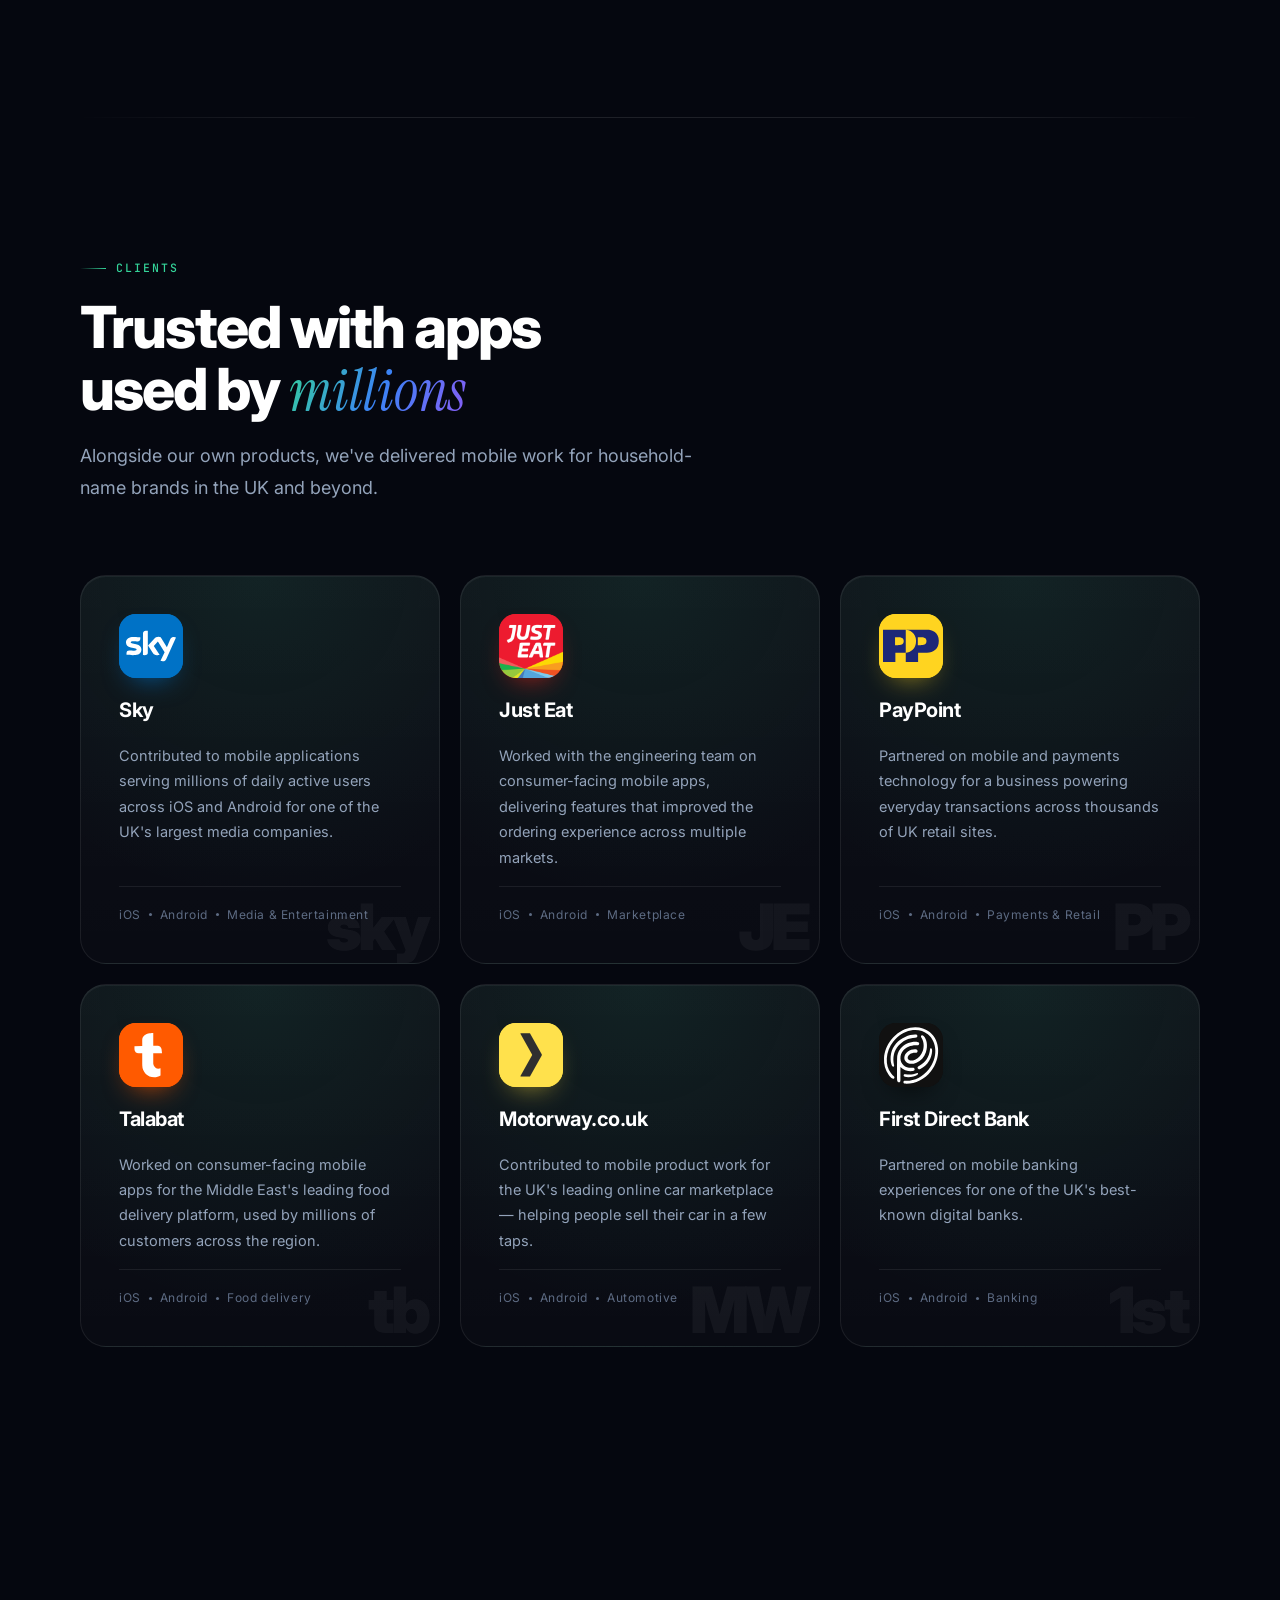
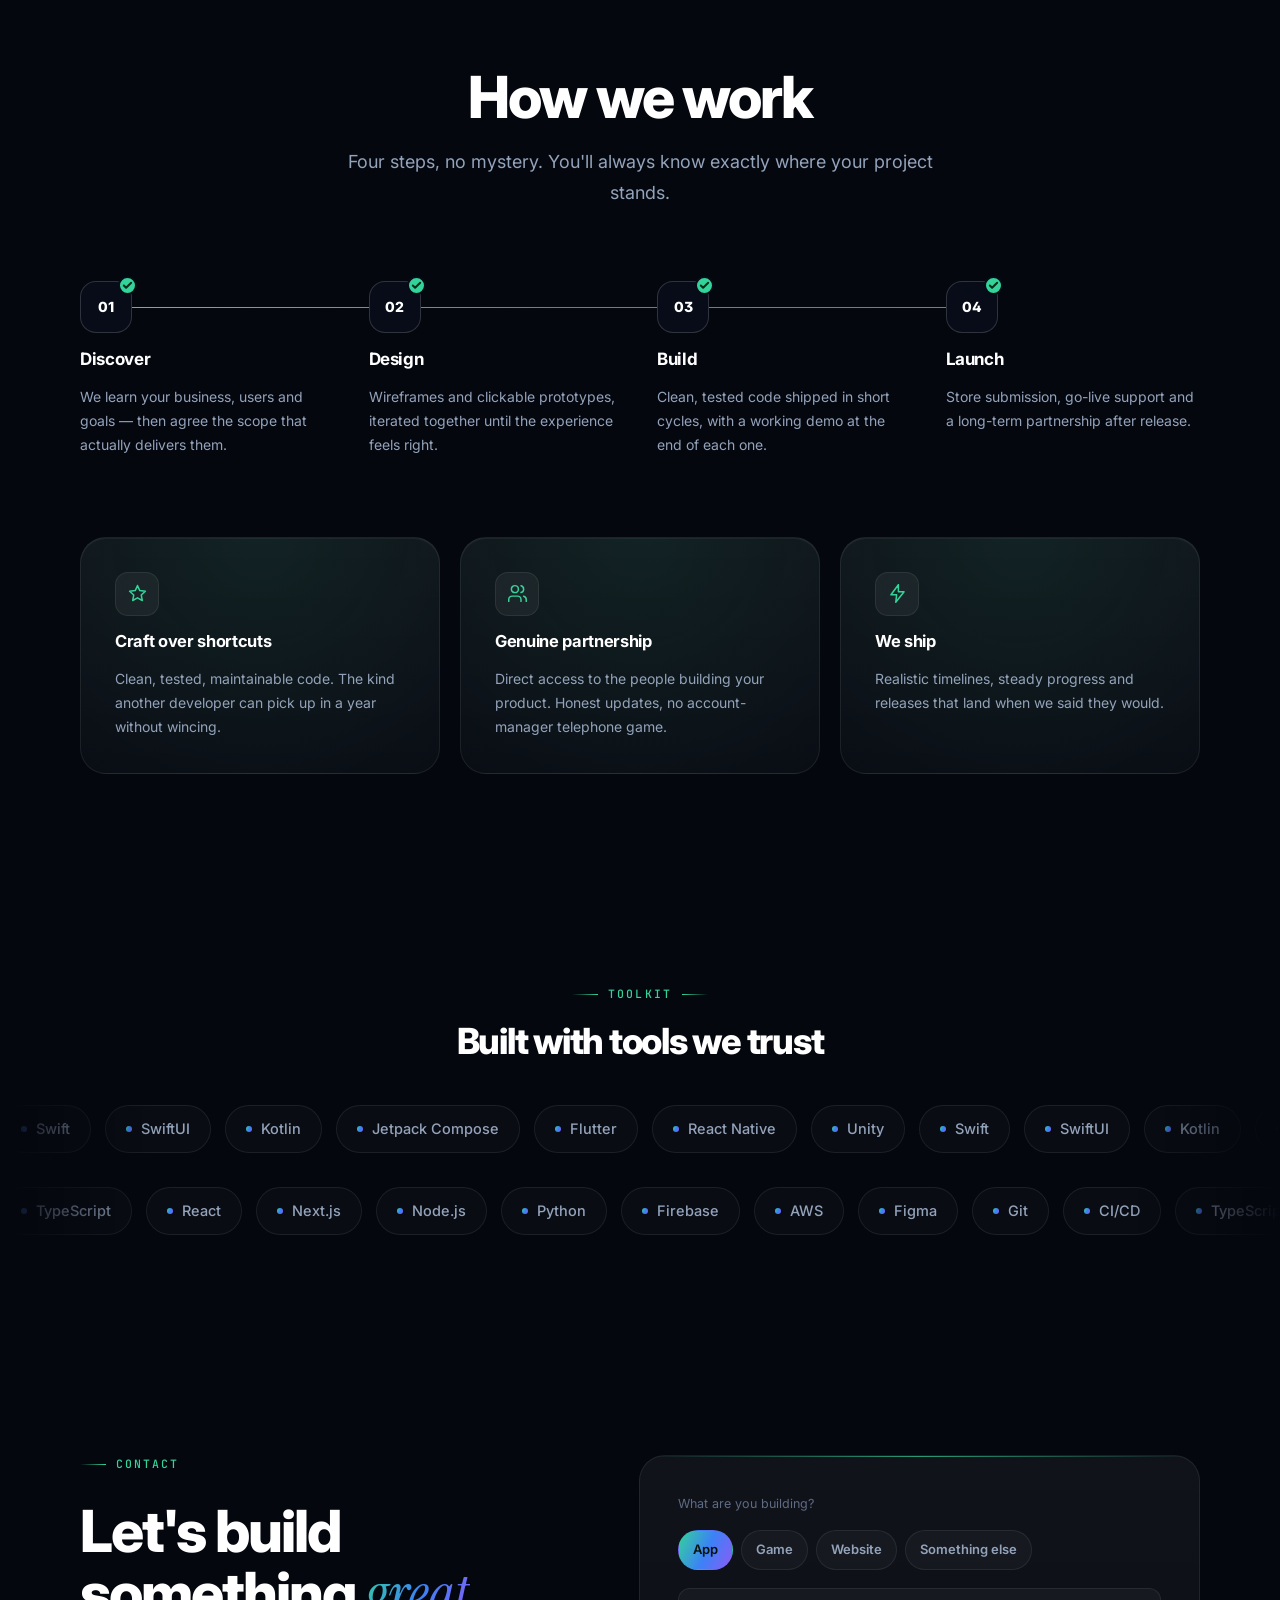
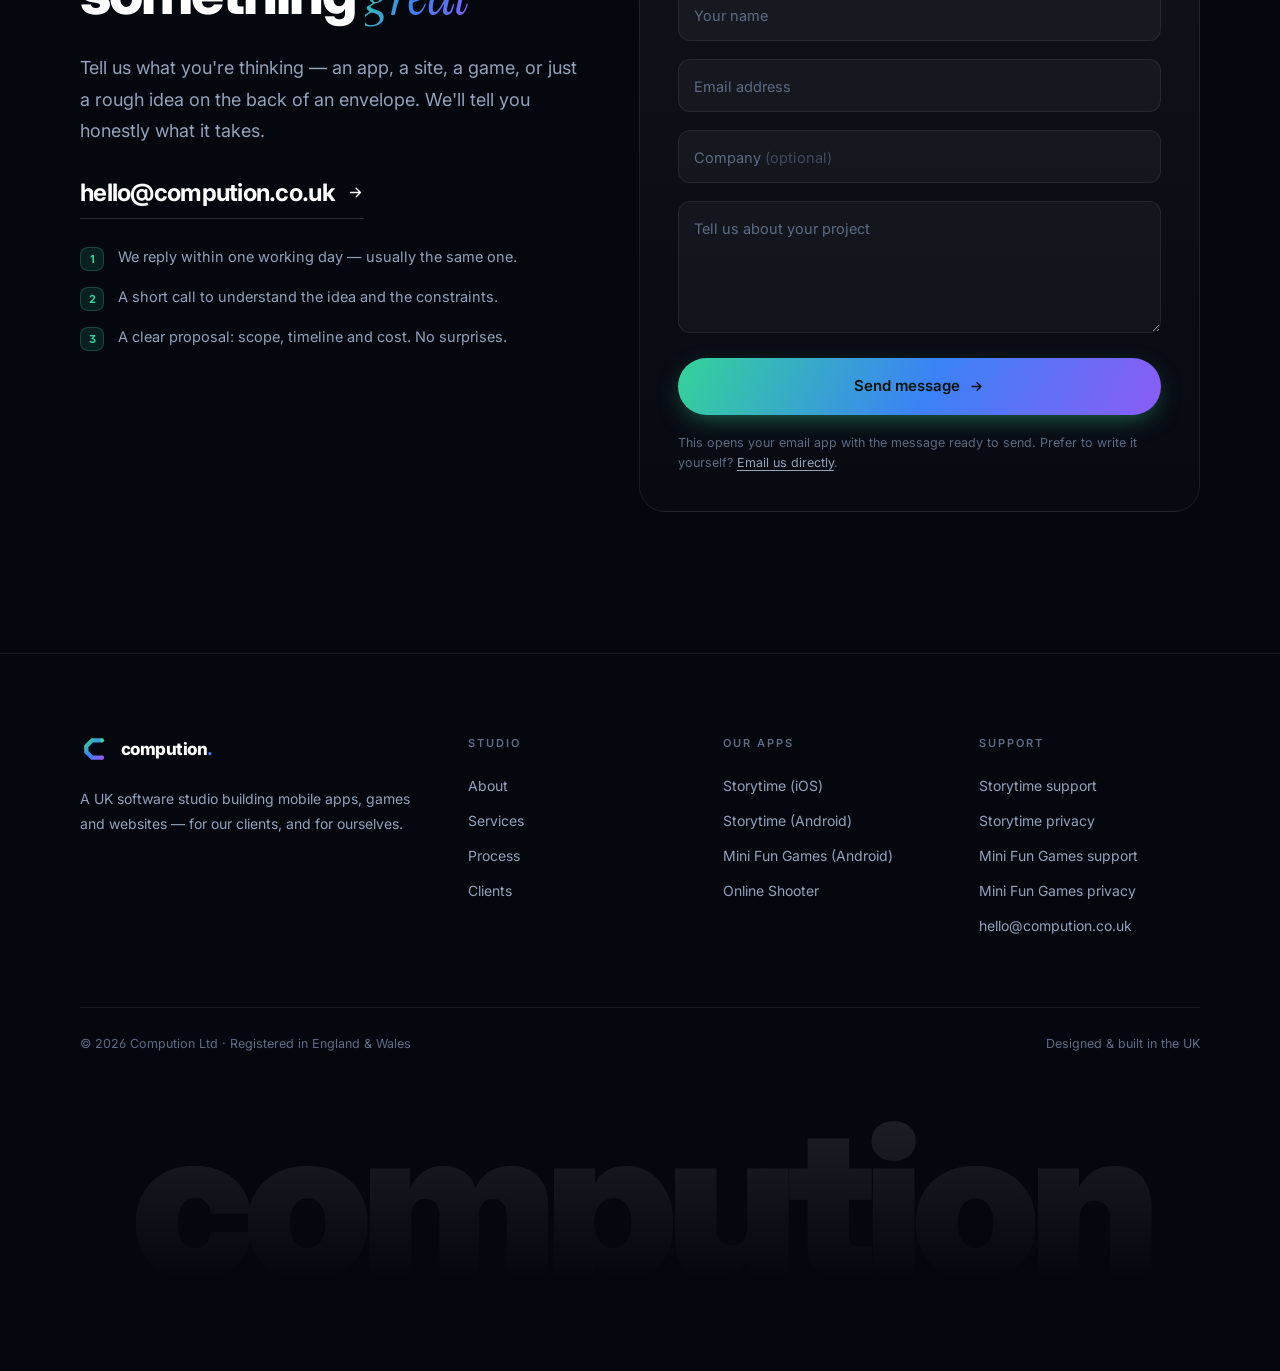
==== commit 9b7f7675: "Standardise the app name to Mini Fun Games site-wide Matches the store listings and the renamed on-d" ====
--- a/index.html
+++ b/index.html
@@ -4,7 +4,7 @@
 <meta charset="UTF-8">
 <meta name="viewport" content="width=device-width, initial-scale=1.0, viewport-fit=cover">
 <title>Compution — Mobile Apps, Games &amp; Websites | UK Software Studio</title>
-<meta name="description" content="Compution is a UK software studio building mobile apps, games and websites. Makers of Storytime — Quran Stories and Mini Games. Trusted by teams at Sky, Just Eat and PayPoint.">
+<meta name="description" content="Compution is a UK software studio building mobile apps, games and websites. Makers of Storytime — Quran Stories and Mini Fun Games. Trusted by teams at Sky, Just Eat and PayPoint.">
 <meta name="theme-color" content="#05070f">
 <meta name="color-scheme" content="dark">
 <meta name="apple-mobile-web-app-title" content="Compution">
@@ -2278,7 +2278,7 @@
                         <small class="dot-live">Live · iOS &amp; Android</small>
                     </a>
                     <a class="hp" href="#apps" data-cursor="View">
-                        <b>Mini Games</b>
+                        <b>Mini Fun Games</b>
                         <small class="dot-live">Live · Android</small>
                     </a>
                     <a class="hp" href="#apps" data-cursor="View">
@@ -2725,7 +2725,7 @@
             </div>
         </article>
 
-        <!-- Mini Games -->
+        <!-- Mini Fun Games -->
         <article class="card app flip" data-rv="up">
             <div class="app-art">
                 <div class="art art-bg-games"></div>
@@ -2802,7 +2802,7 @@
                     <span class="chip live">Live now</span>
                     <span class="chip">Casual Games</span>
                 </div>
-                <h3>Mini Games</h3>
+                <h3>Mini Fun Games</h3>
                 <p>
                     A pocketful of quick, moreish arcade games in one app — the kind you open for
                     thirty seconds in a queue and close ten minutes later. Instant to pick up, no
@@ -3130,7 +3130,7 @@
                 <h5>Our Apps</h5>
                 <a href="https://apps.apple.com/us/app/storytime-quran-stories/id6793950097" target="_blank" rel="noopener">Storytime (iOS)</a>
                 <a href="https://play.google.com/store/apps/details?id=uk.co.compution.storytime" target="_blank" rel="noopener">Storytime (Android)</a>
-                <a href="https://play.google.com/store/apps/details?id=com.compution.pocketgames.pocket_games" target="_blank" rel="noopener">Mini Games (Android)</a>
+                <a href="https://play.google.com/store/apps/details?id=com.compution.pocketgames.pocket_games" target="_blank" rel="noopener">Mini Fun Games (Android)</a>
                 <a href="#apps">Online Shooter</a>
             </div>
 
@@ -3138,8 +3138,8 @@
                 <h5>Support</h5>
                 <a href="/storytime/support/">Storytime support</a>
                 <a href="/storytime/privacy/">Storytime privacy</a>
-                <a href="/minigames/support/">Mini Games support</a>
-                <a href="/minigames/privacy/">Mini Games privacy</a>
+                <a href="/minigames/support/">Mini Fun Games support</a>
+                <a href="/minigames/privacy/">Mini Fun Games privacy</a>
                 <a href="mailto:hello@compution.co.uk">hello@compution.co.uk</a>
             </div>
         </div>
@@ -4272,7 +4272,7 @@
   "makesOffer": [
     { "@type": "Offer", "itemOffered": { "@type": "MobileApplication", "name": "Storytime — Quran Stories", "operatingSystem": "iOS", "applicationCategory": "EducationApplication", "url": "https://apps.apple.com/us/app/storytime-quran-stories/id6793950097" } },
     { "@type": "Offer", "itemOffered": { "@type": "MobileApplication", "name": "Storytime — Quran Stories", "operatingSystem": "Android", "applicationCategory": "EducationApplication", "url": "https://play.google.com/store/apps/details?id=uk.co.compution.storytime" } },
-    { "@type": "Offer", "itemOffered": { "@type": "MobileApplication", "name": "Mini Games", "operatingSystem": "Android", "applicationCategory": "GameApplication", "url": "https://play.google.com/store/apps/details?id=com.compution.pocketgames.pocket_games" } }
+    { "@type": "Offer", "itemOffered": { "@type": "MobileApplication", "name": "Mini Fun Games", "operatingSystem": "Android", "applicationCategory": "GameApplication", "url": "https://play.google.com/store/apps/details?id=com.compution.pocketgames.pocket_games" } }
   ]
 }
 </script>
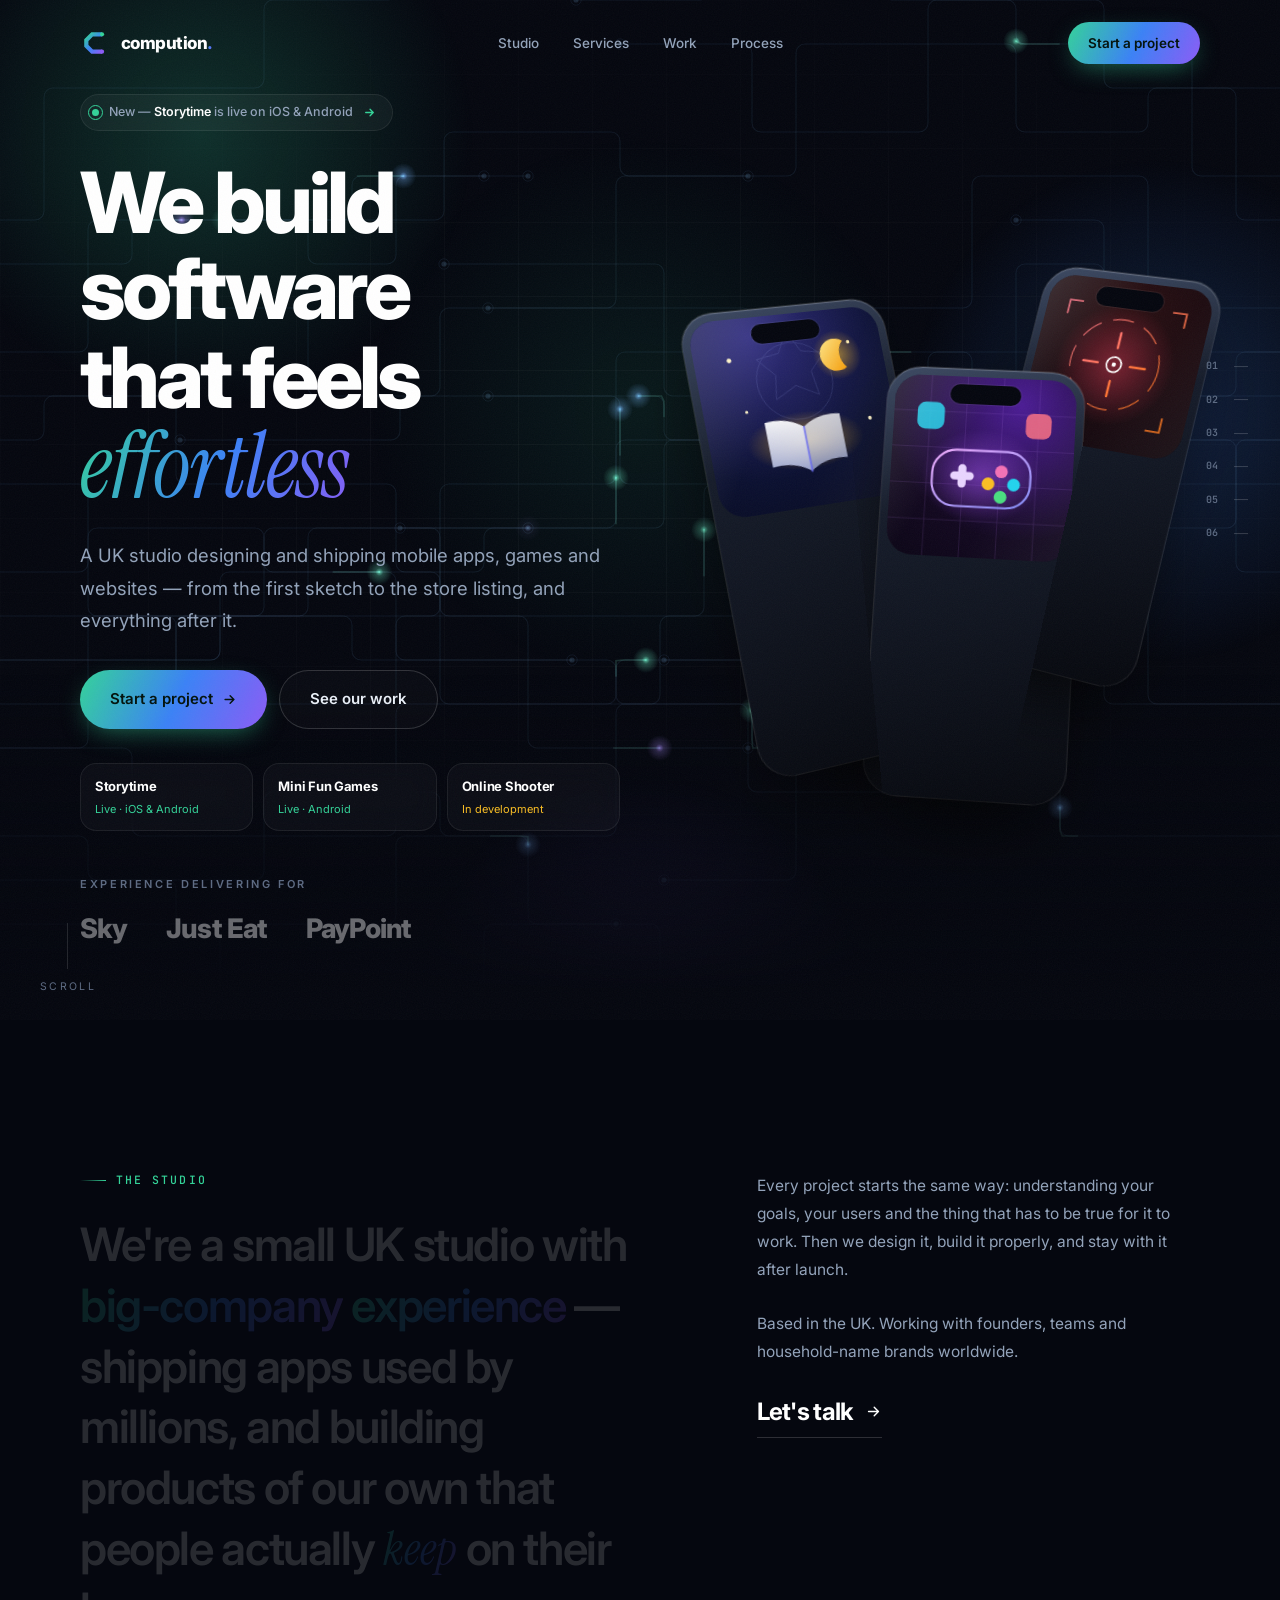
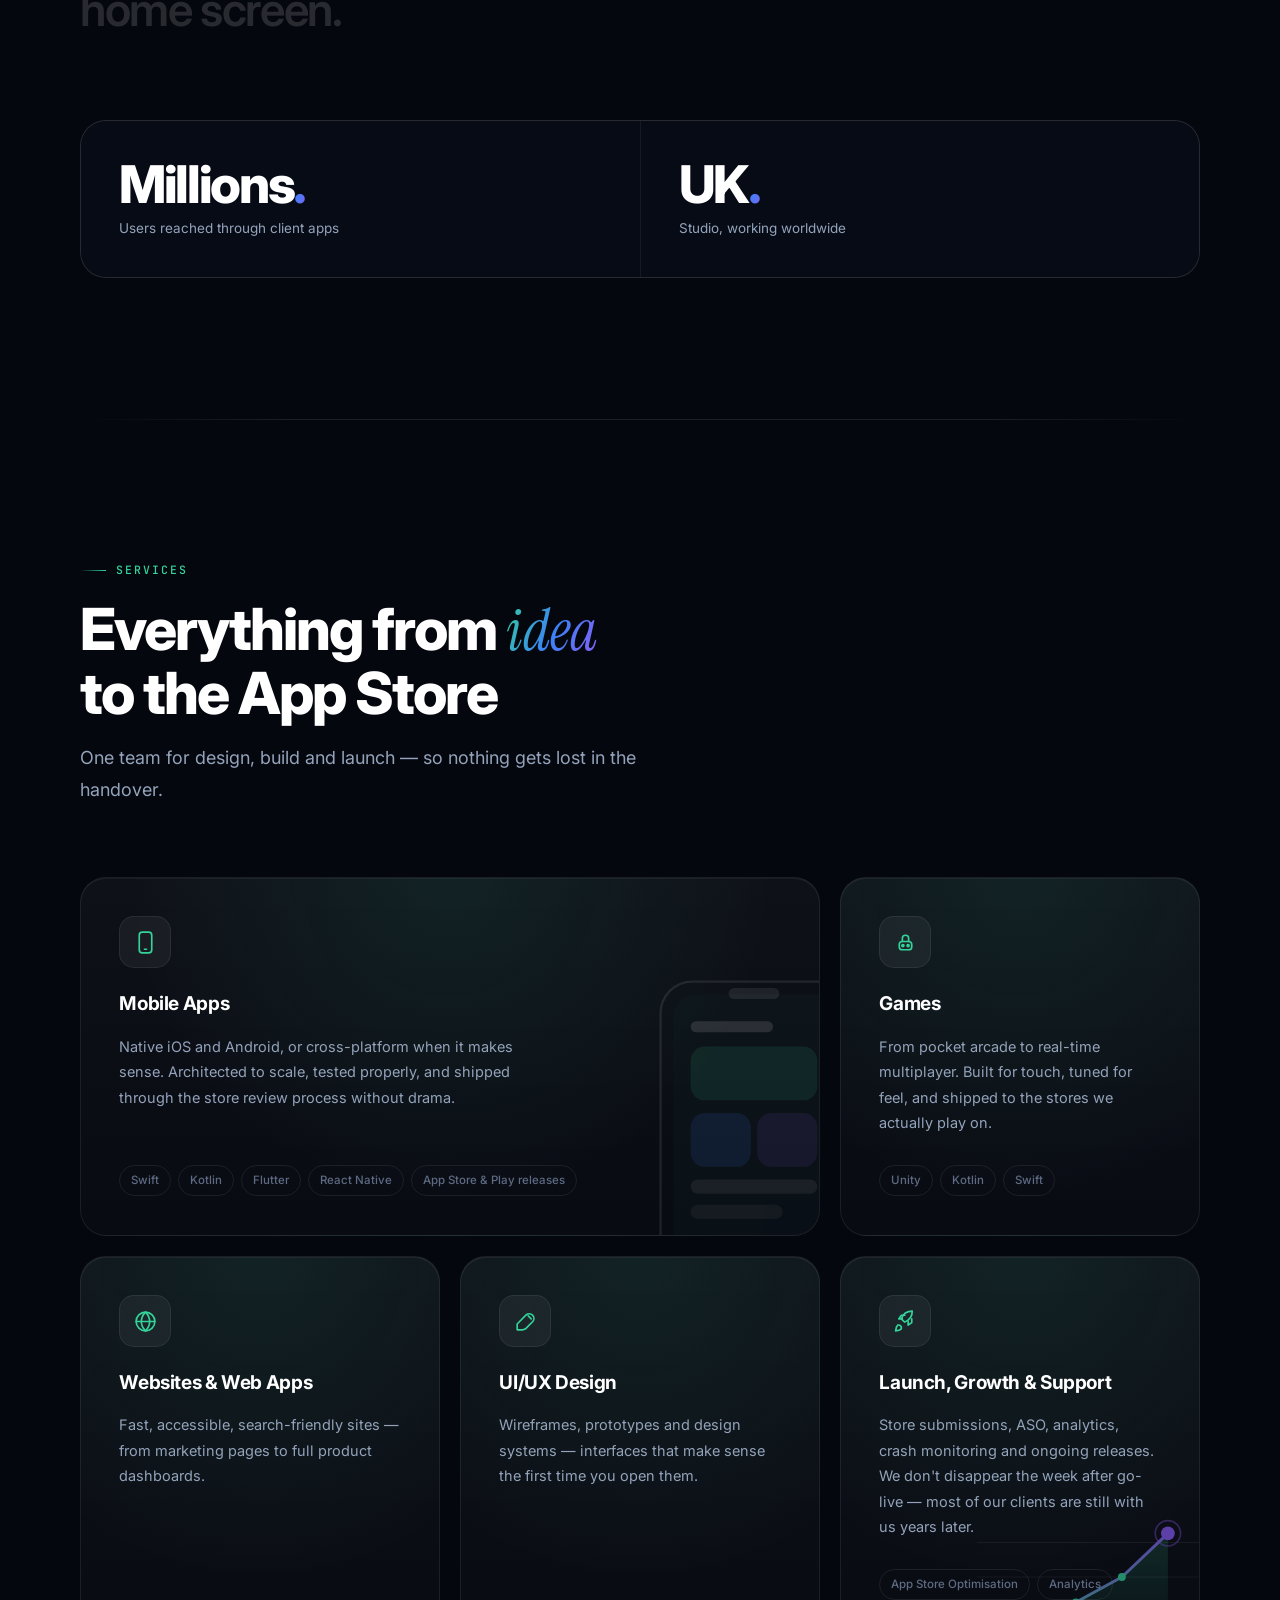
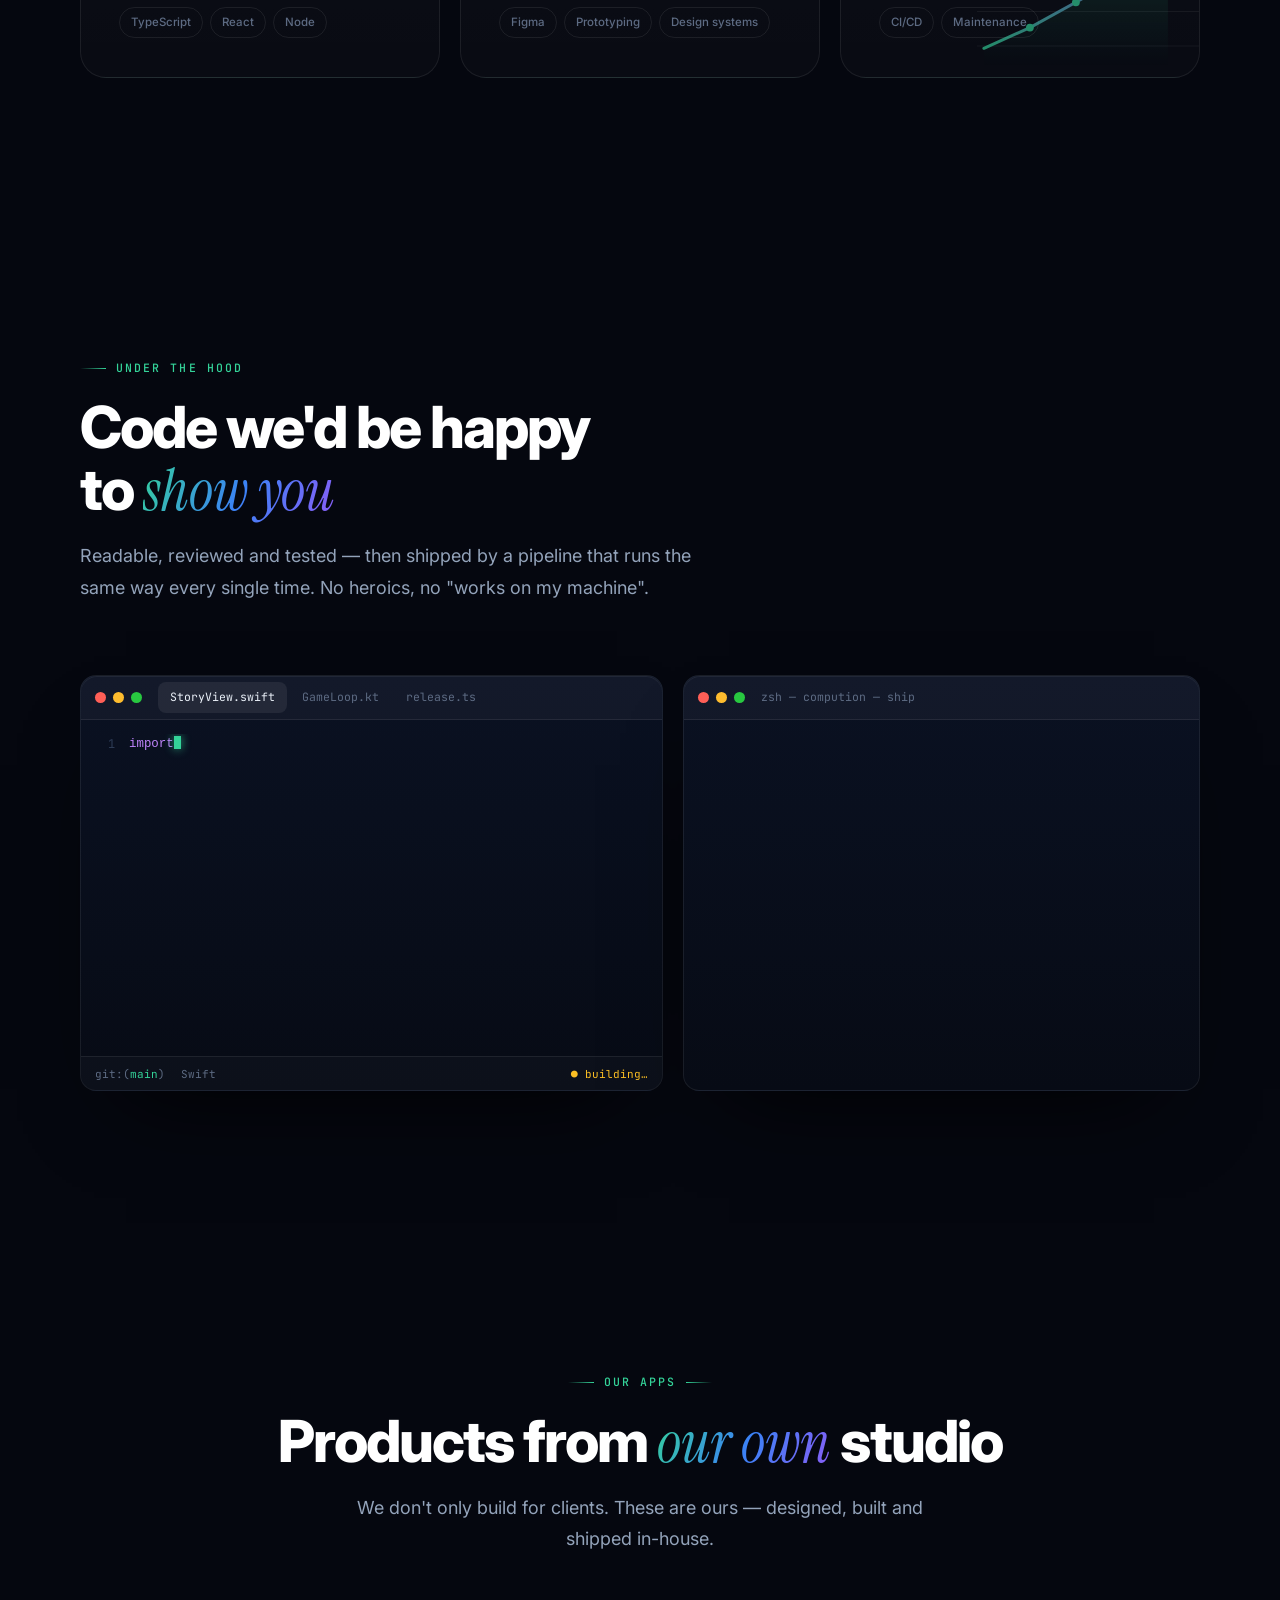
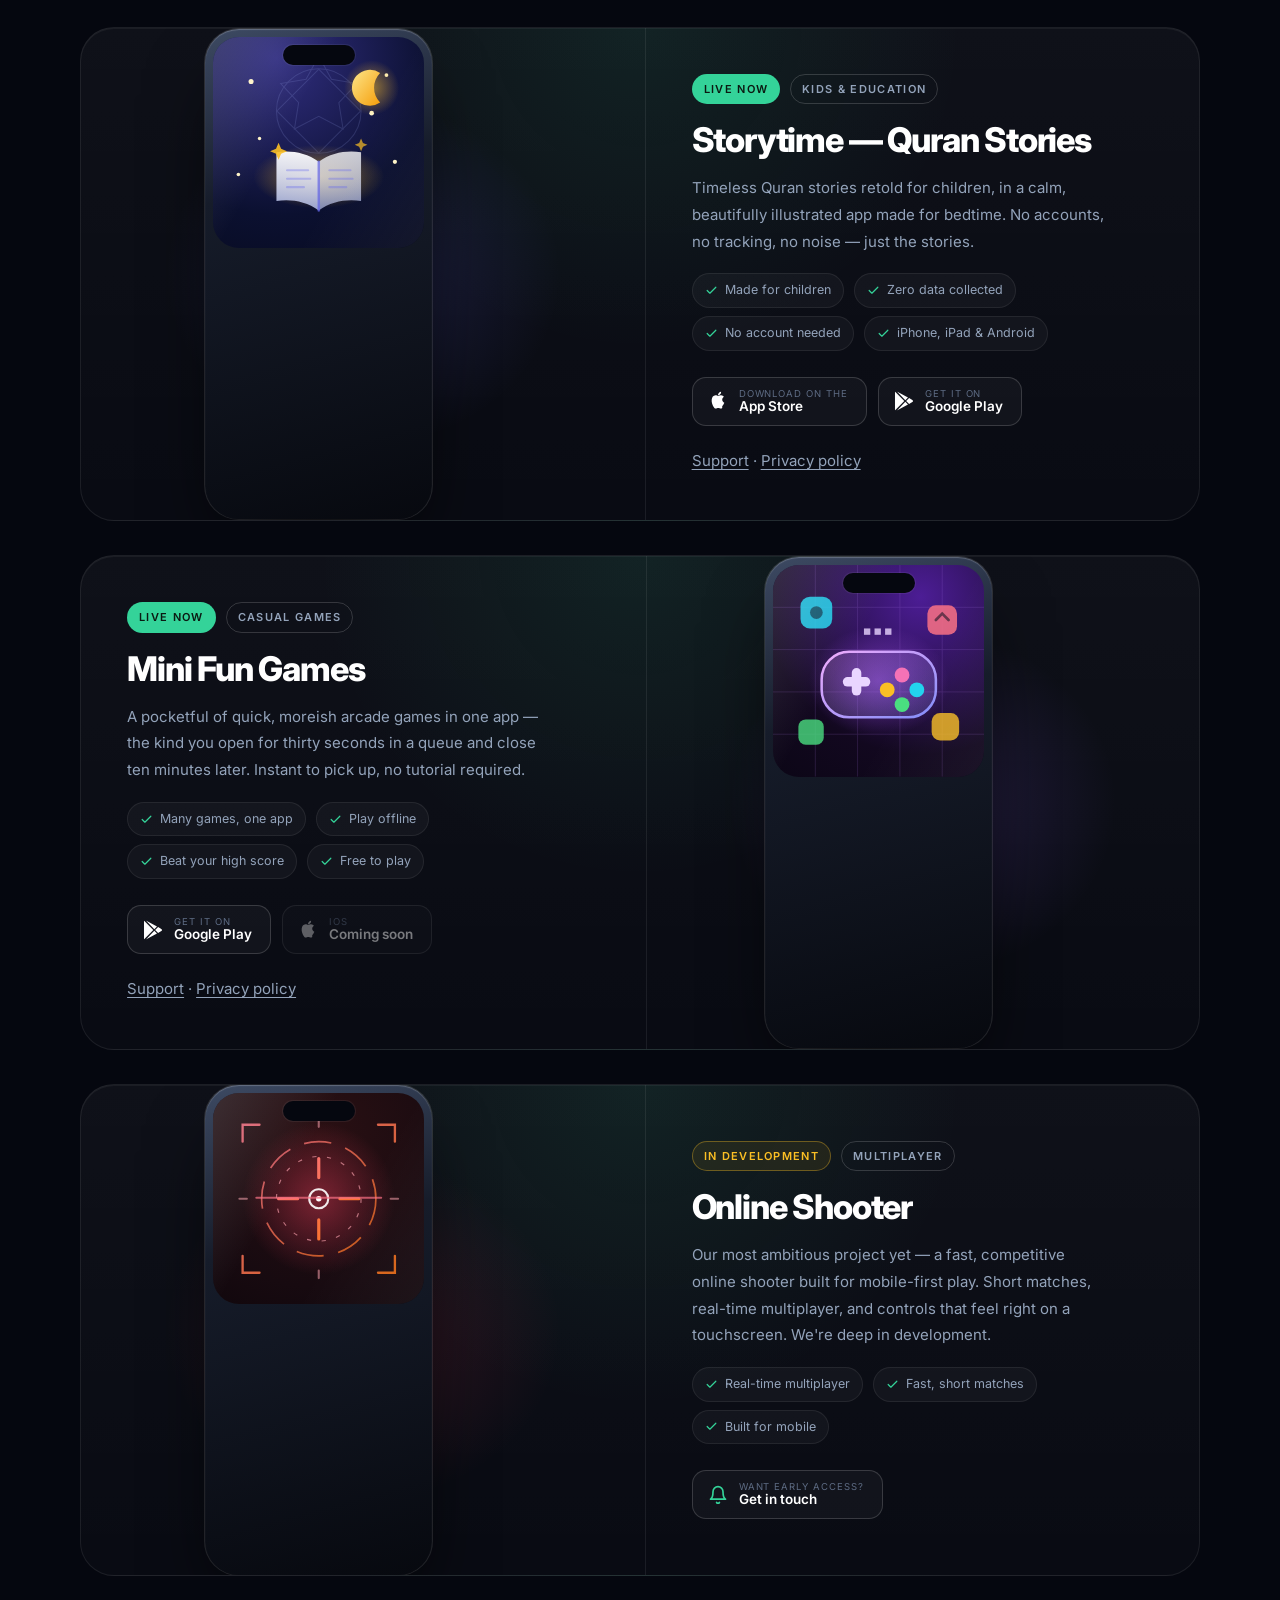
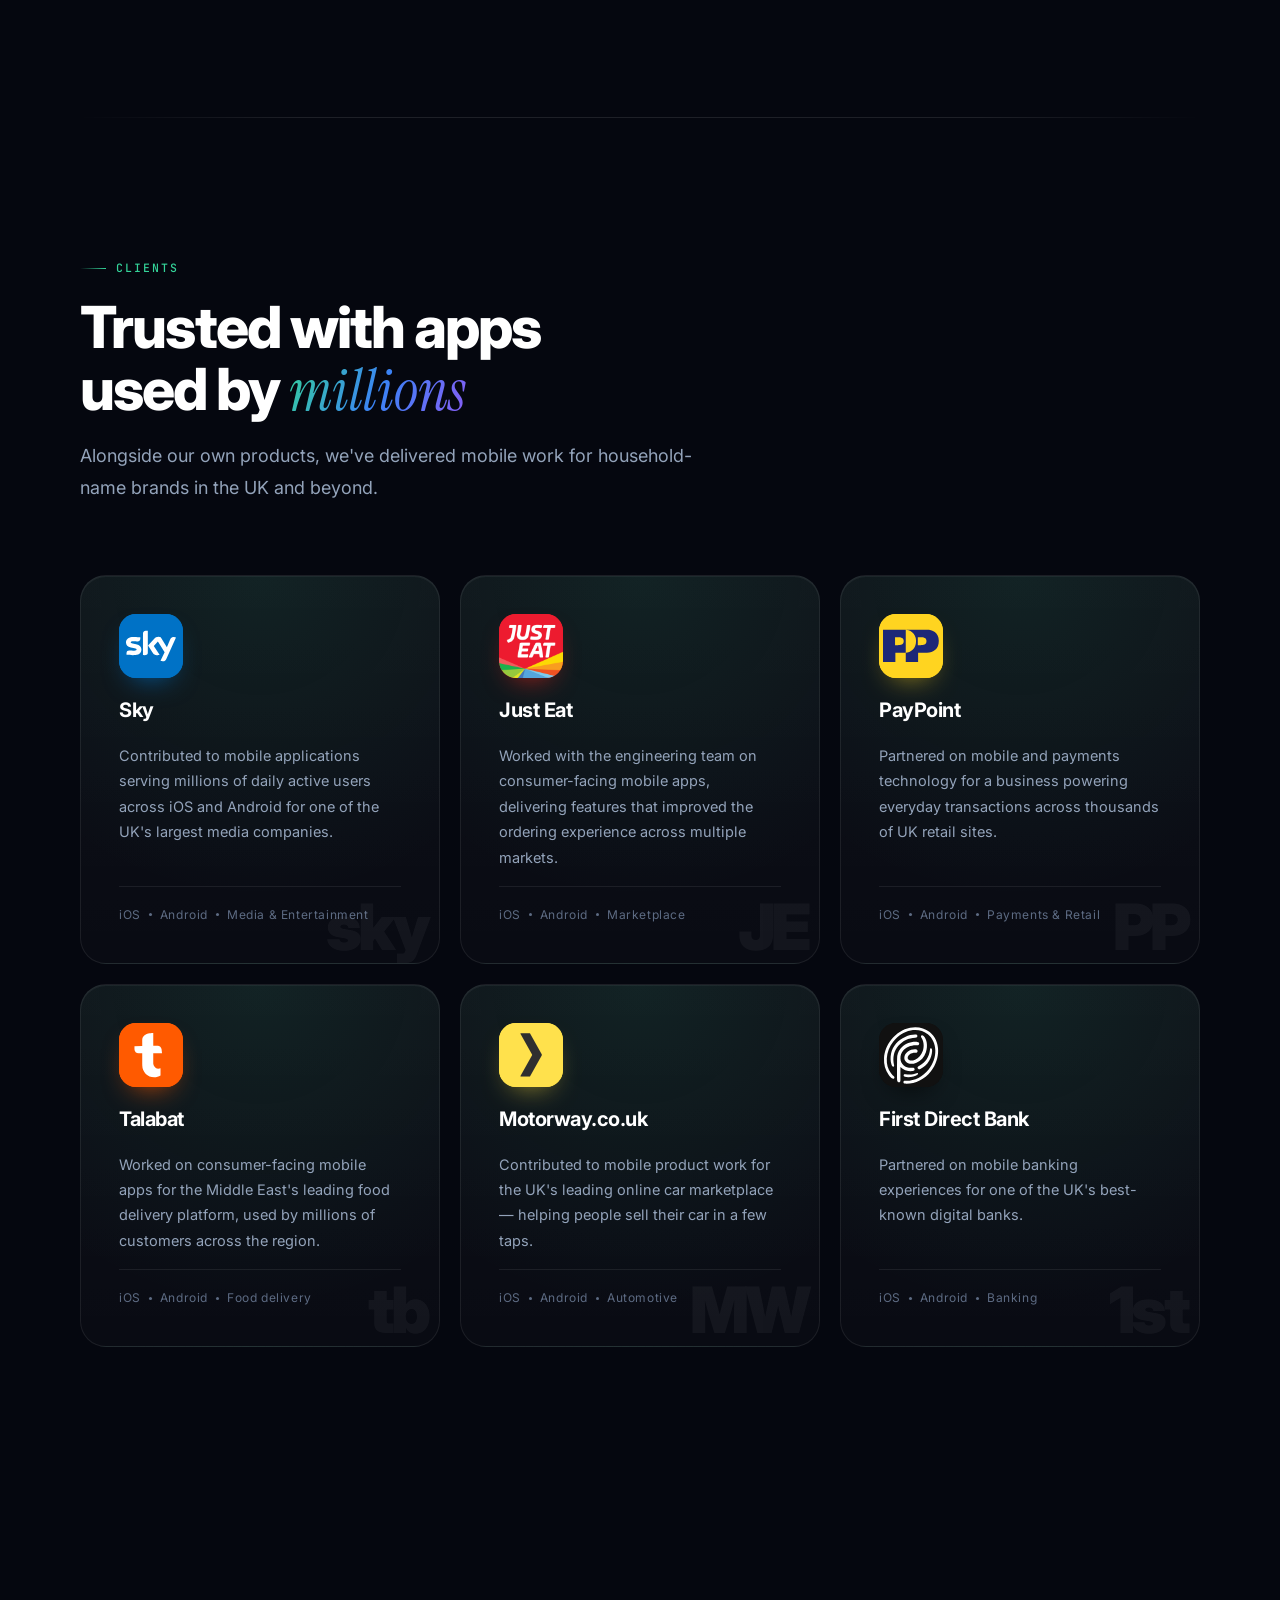
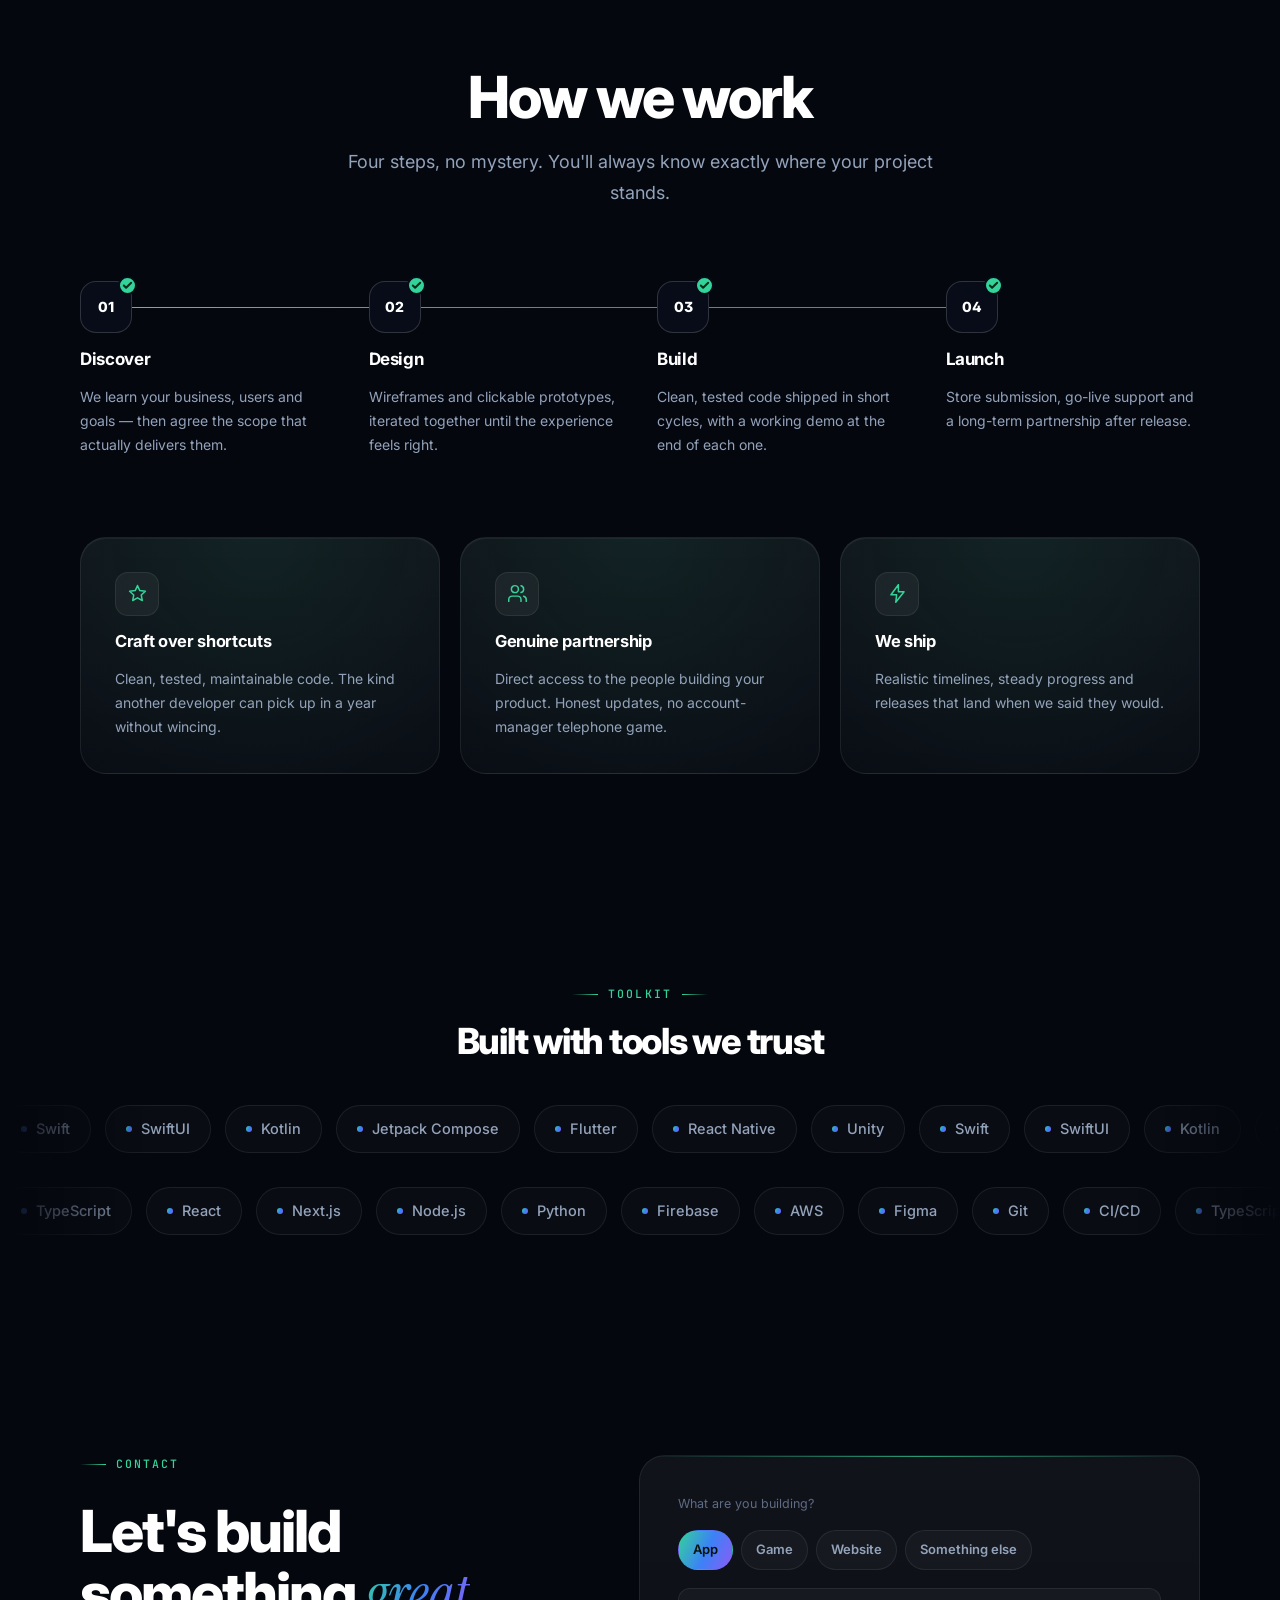
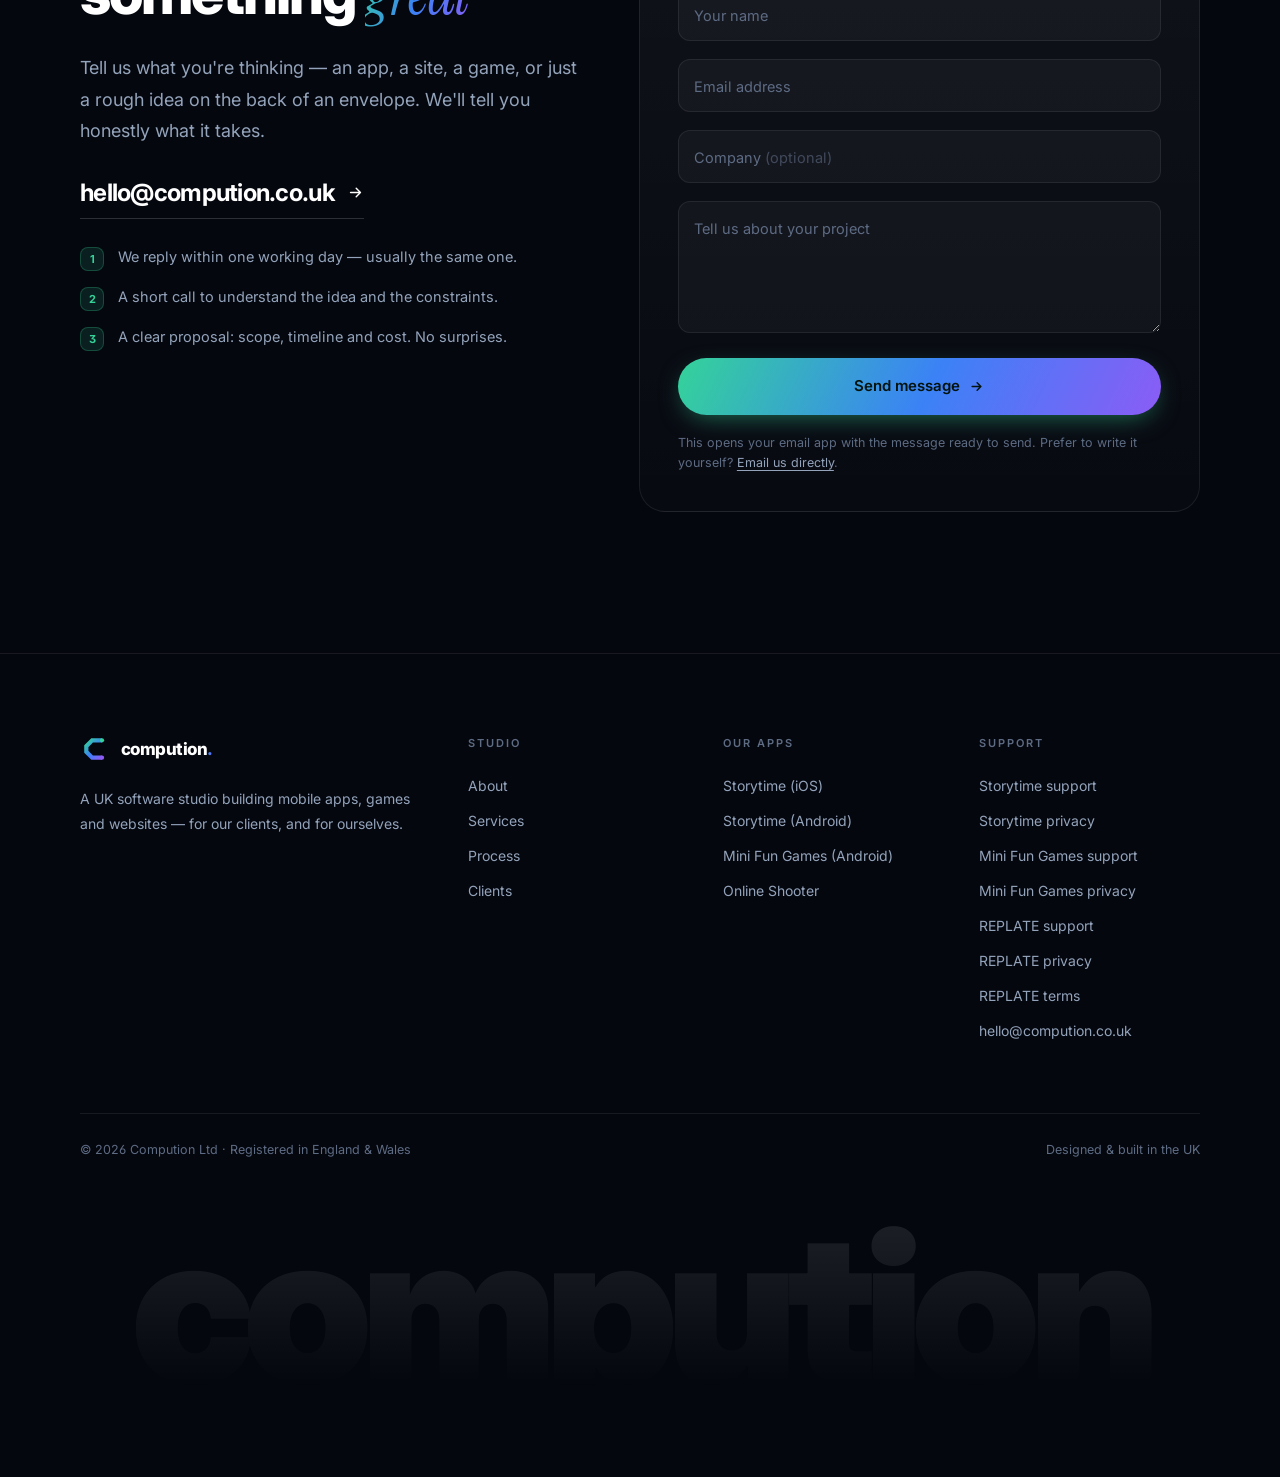
==== commit 9421ef94: "Add REPLATE privacy policy, terms of use and support pages Same template as the Storytime pages. The" ====
--- a/index.html
+++ b/index.html
@@ -3140,6 +3140,9 @@
                 <a href="/storytime/privacy/">Storytime privacy</a>
                 <a href="/minigames/support/">Mini Fun Games support</a>
                 <a href="/minigames/privacy/">Mini Fun Games privacy</a>
+                <a href="/replate/support/">REPLATE support</a>
+                <a href="/replate/privacy/">REPLATE privacy</a>
+                <a href="/replate/terms/">REPLATE terms</a>
                 <a href="mailto:hello@compution.co.uk">hello@compution.co.uk</a>
             </div>
         </div>
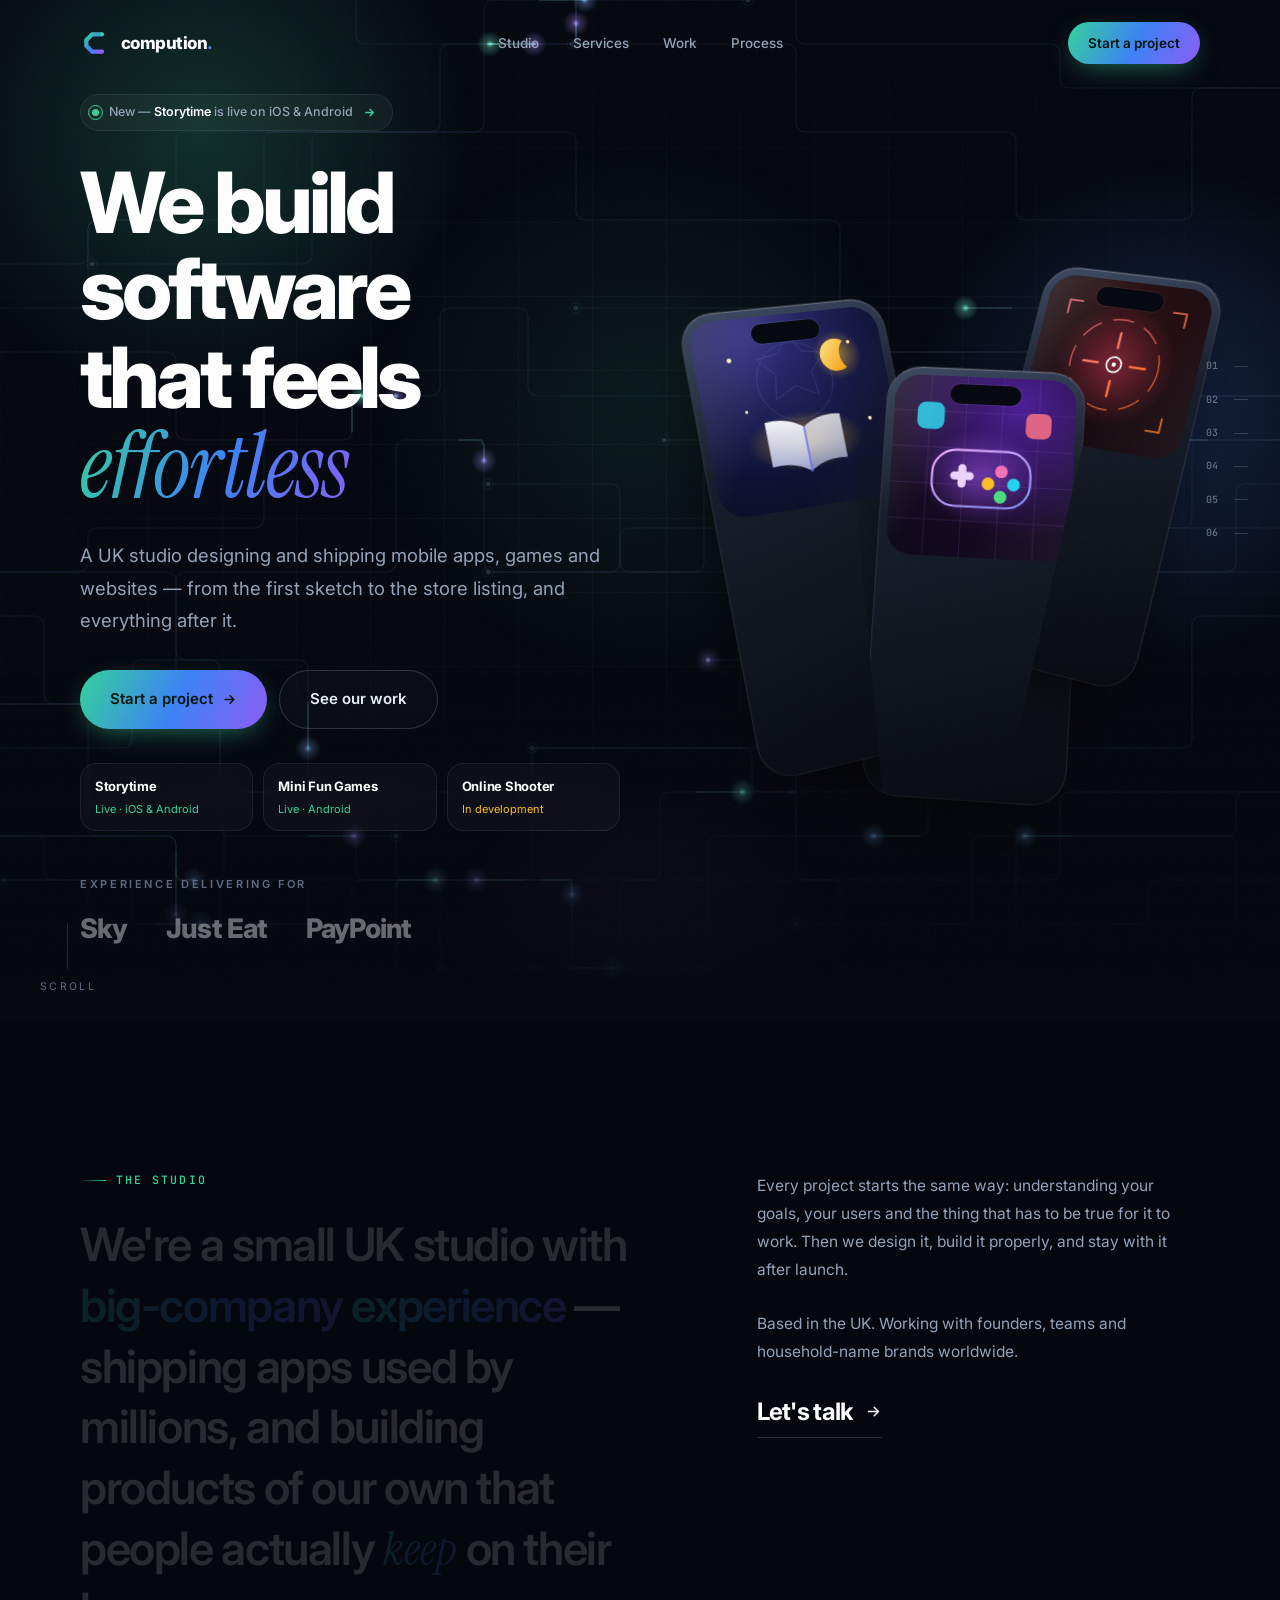
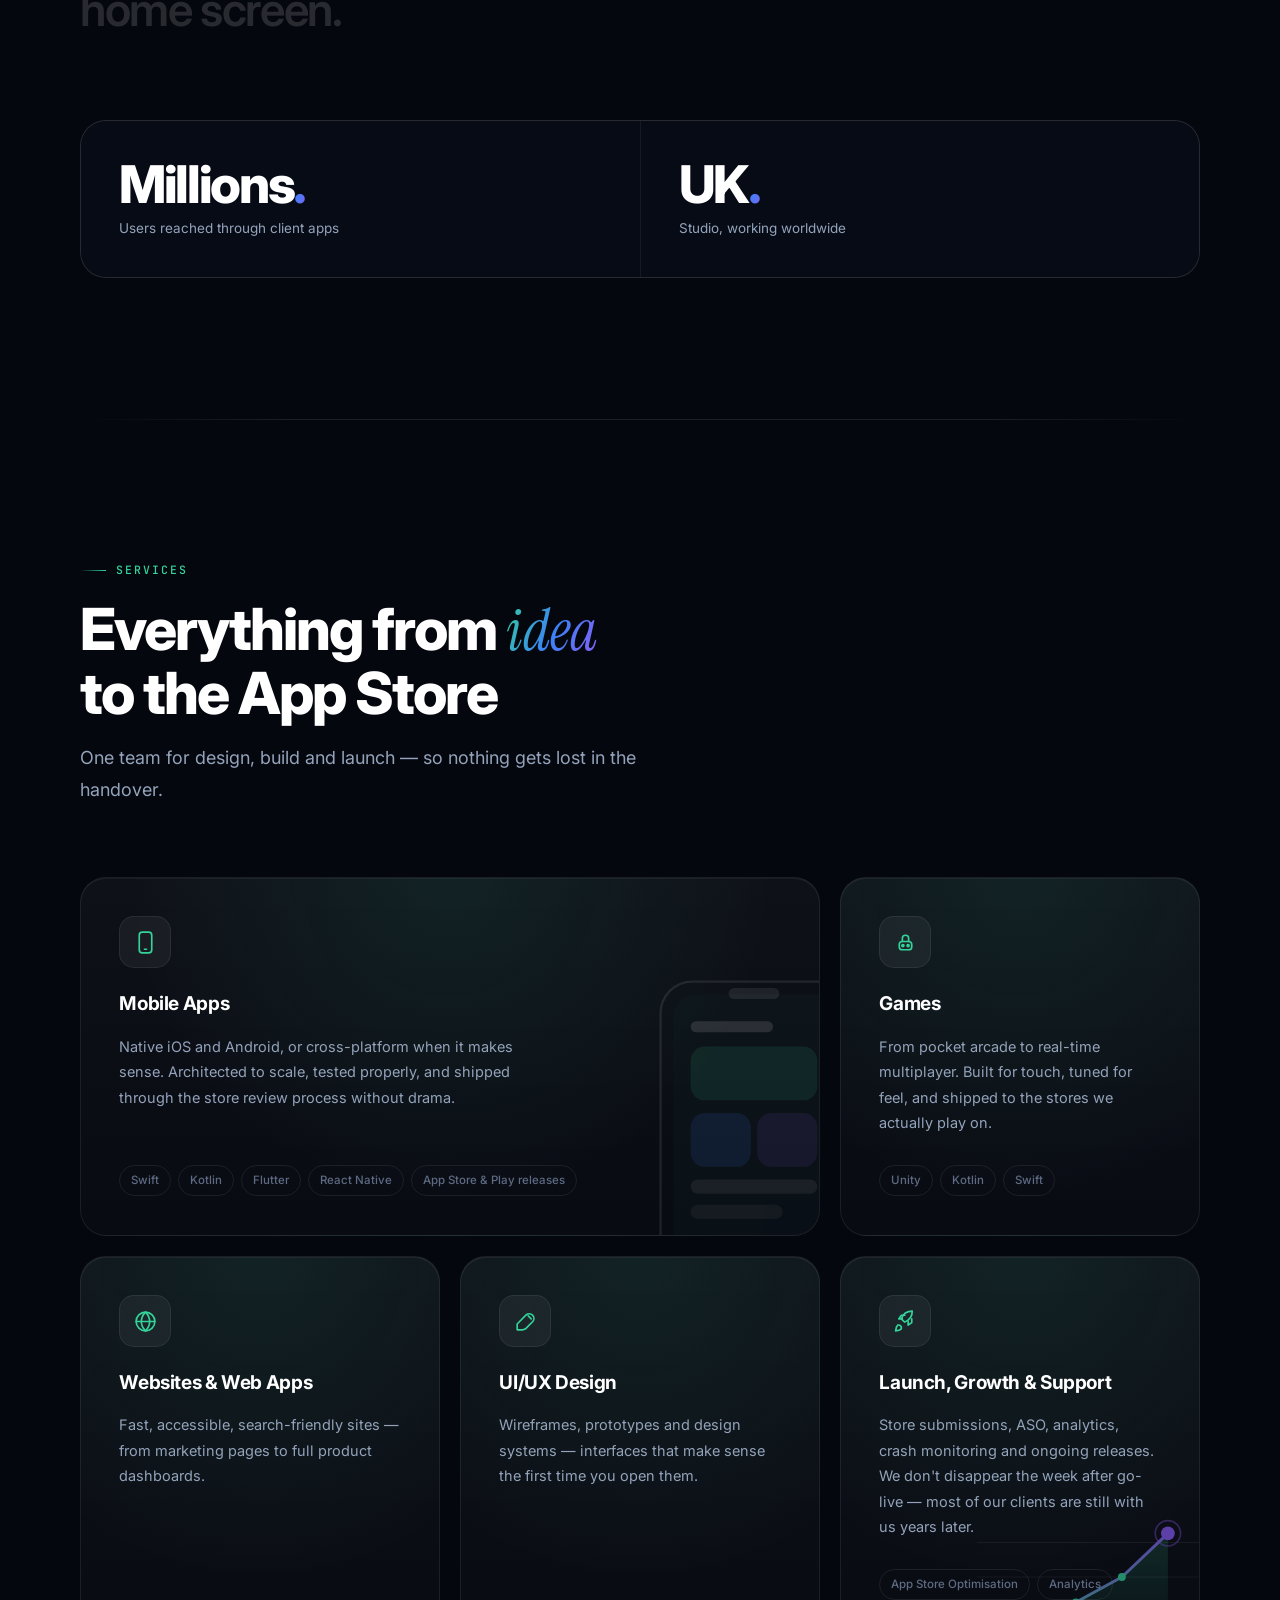
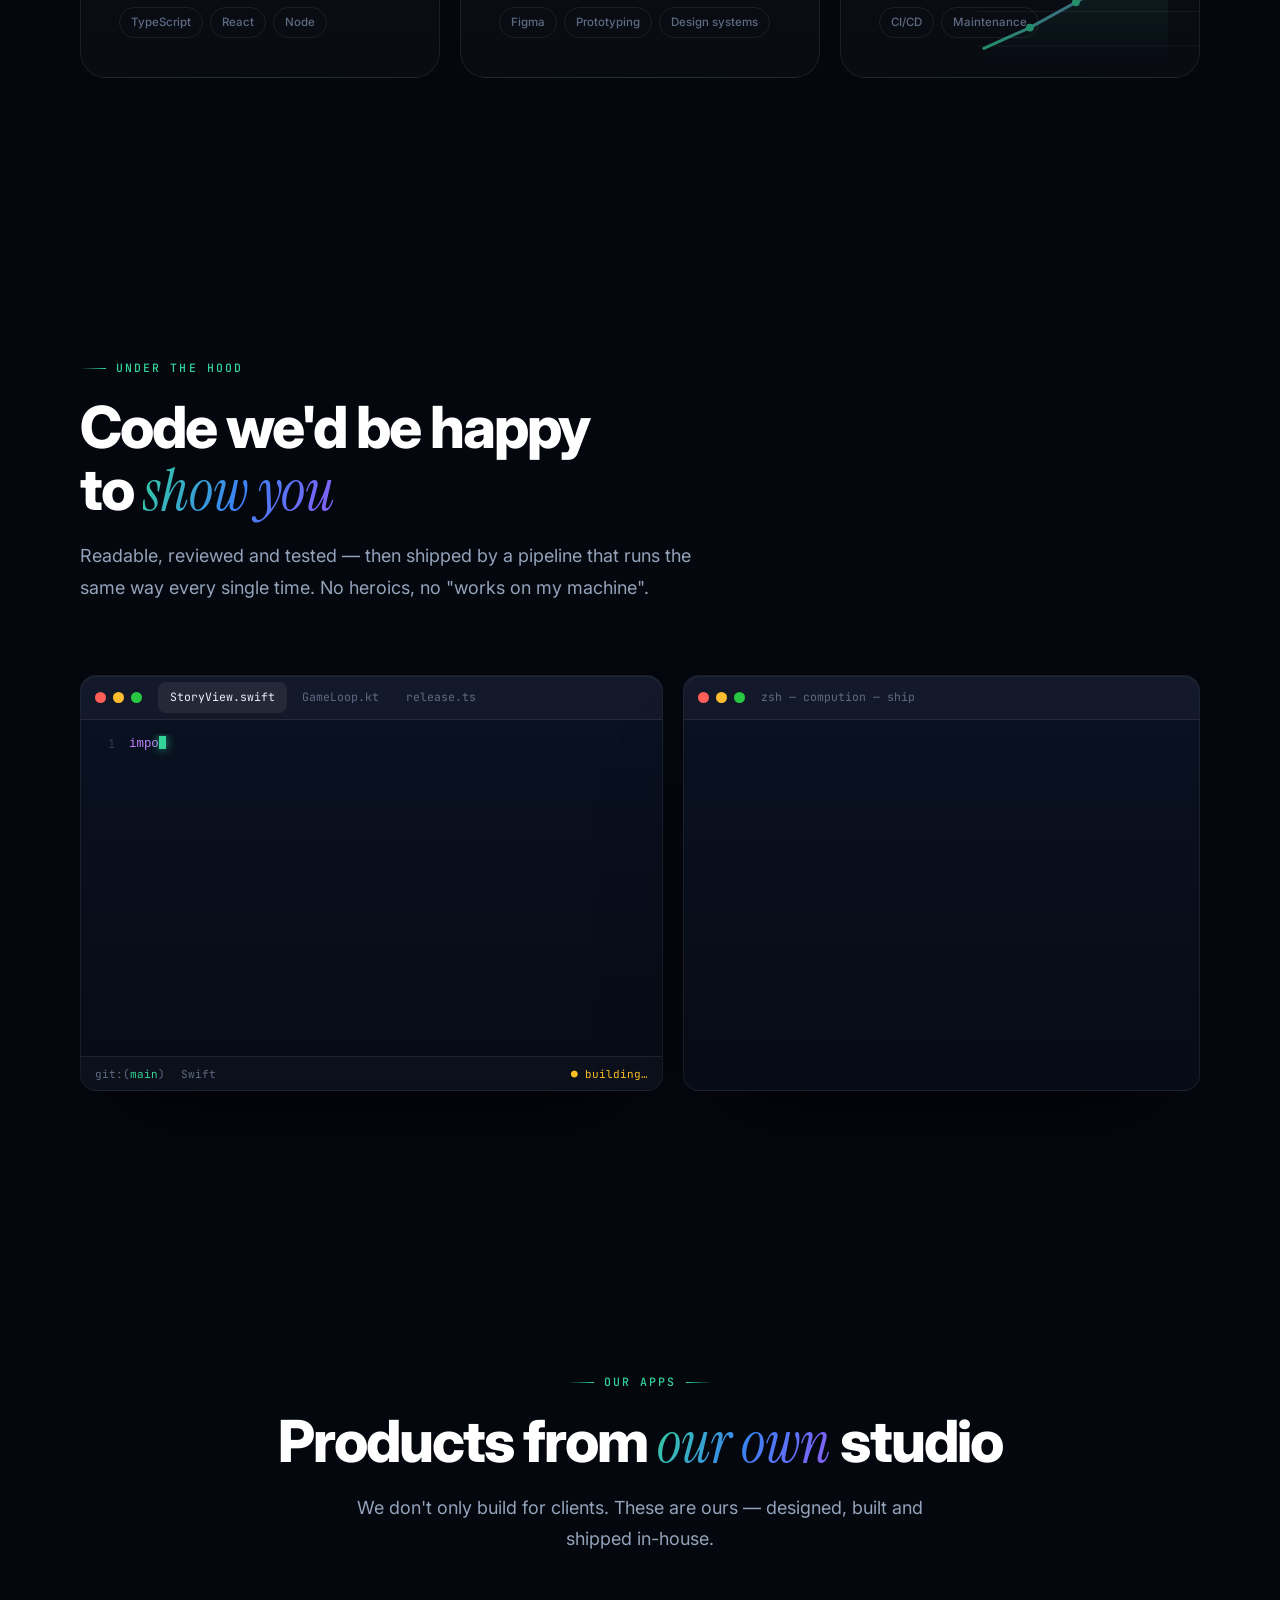
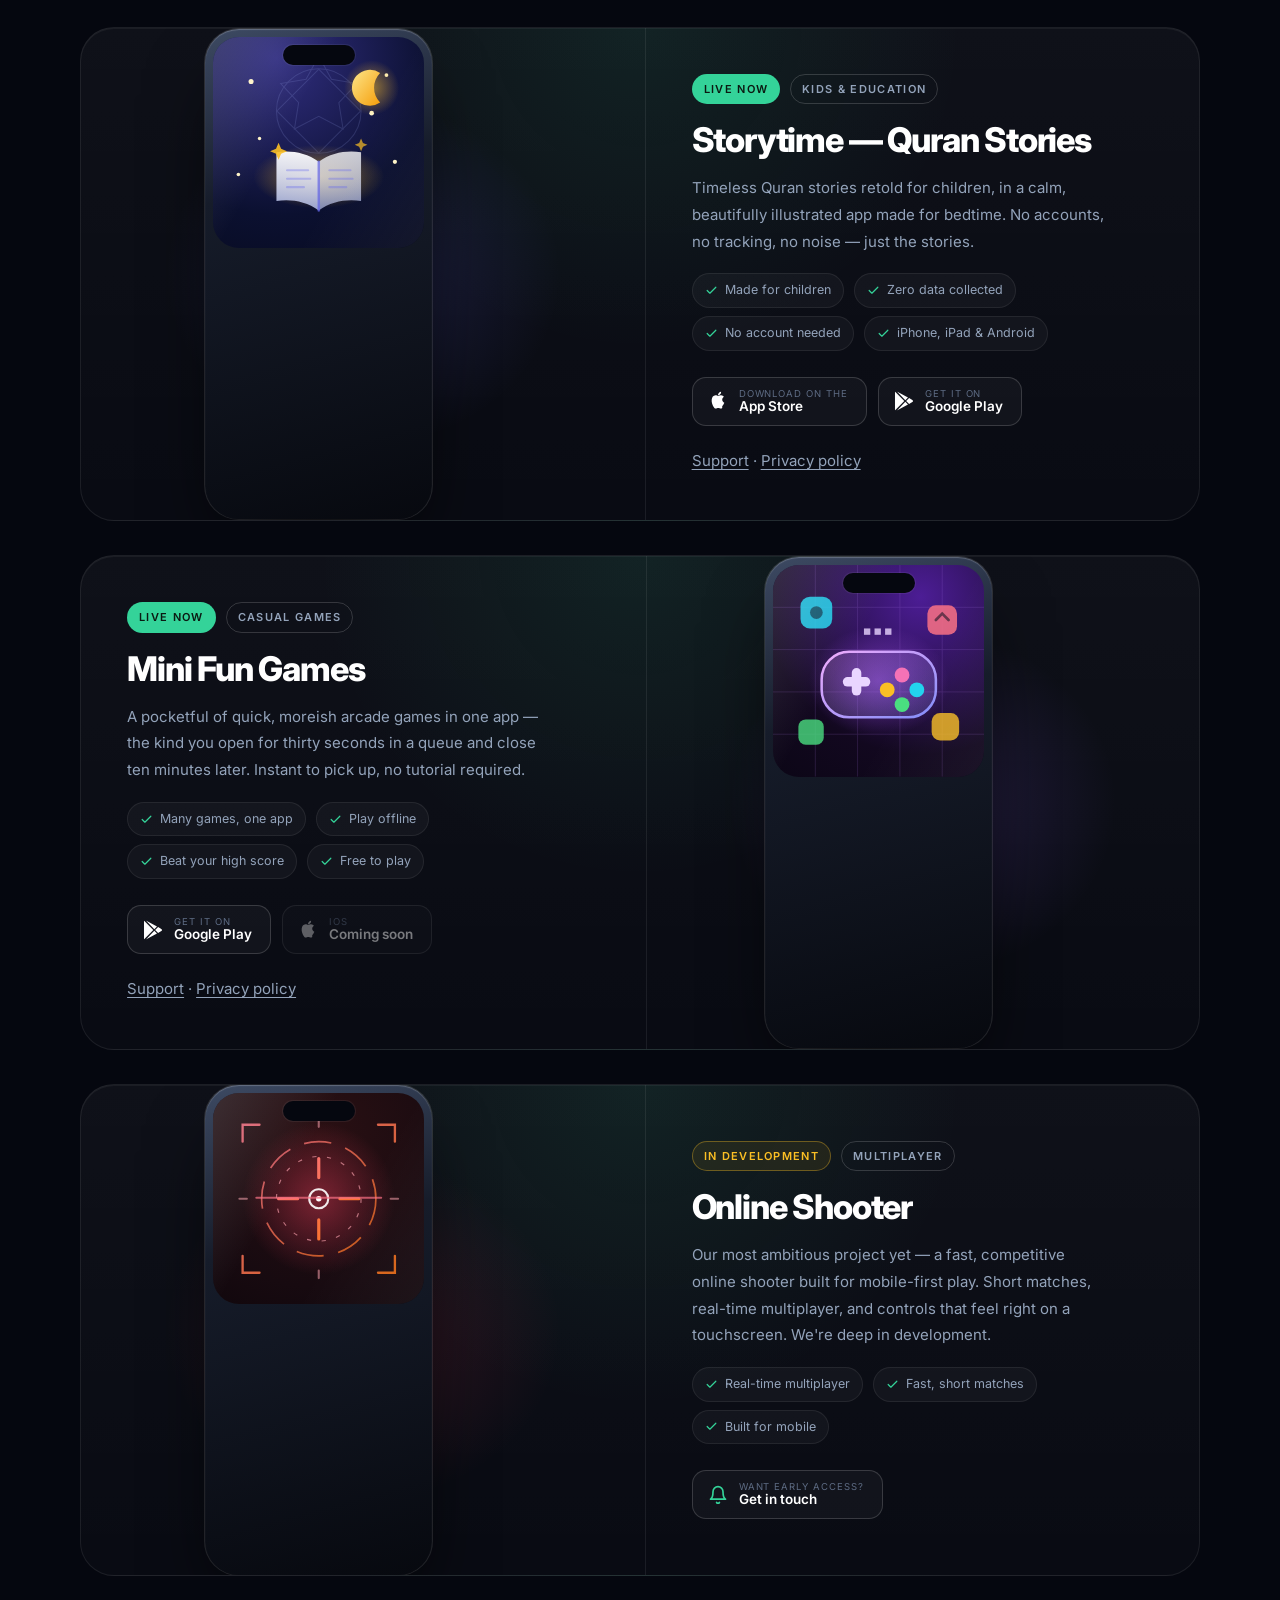
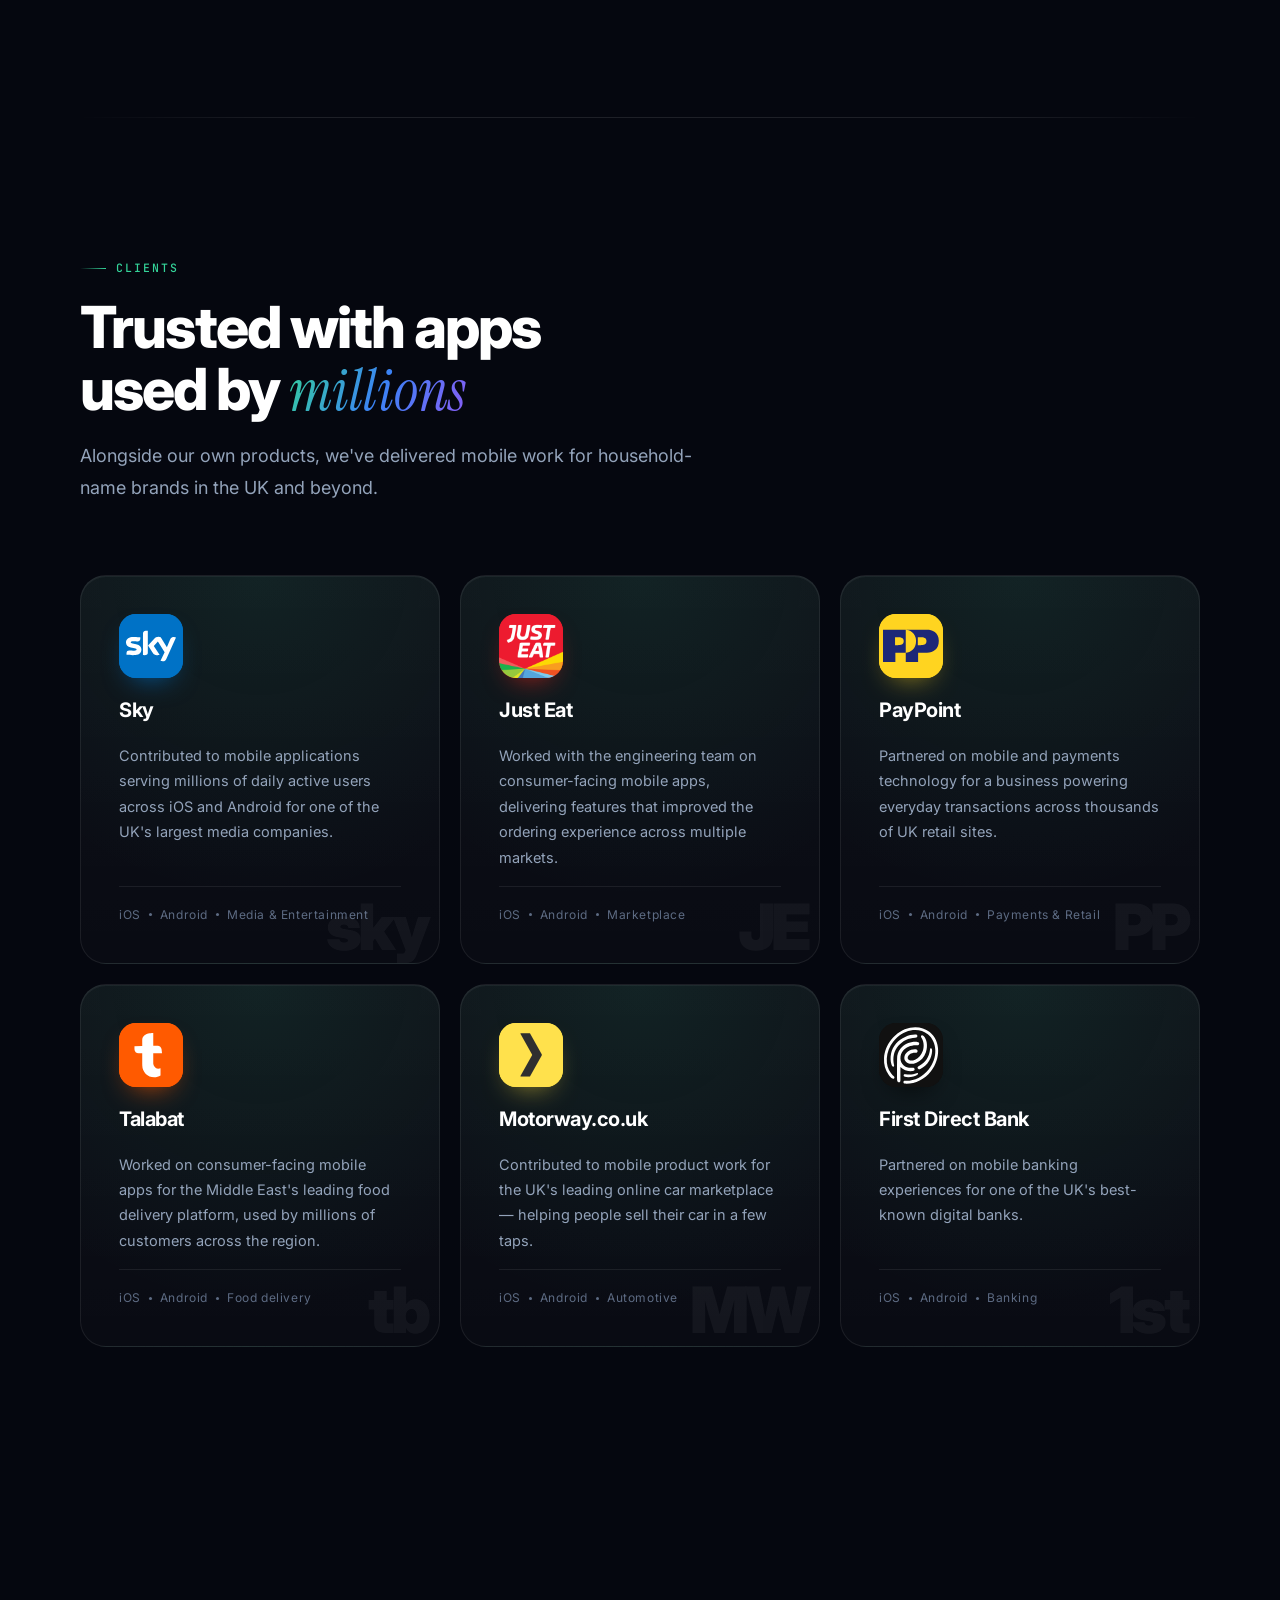
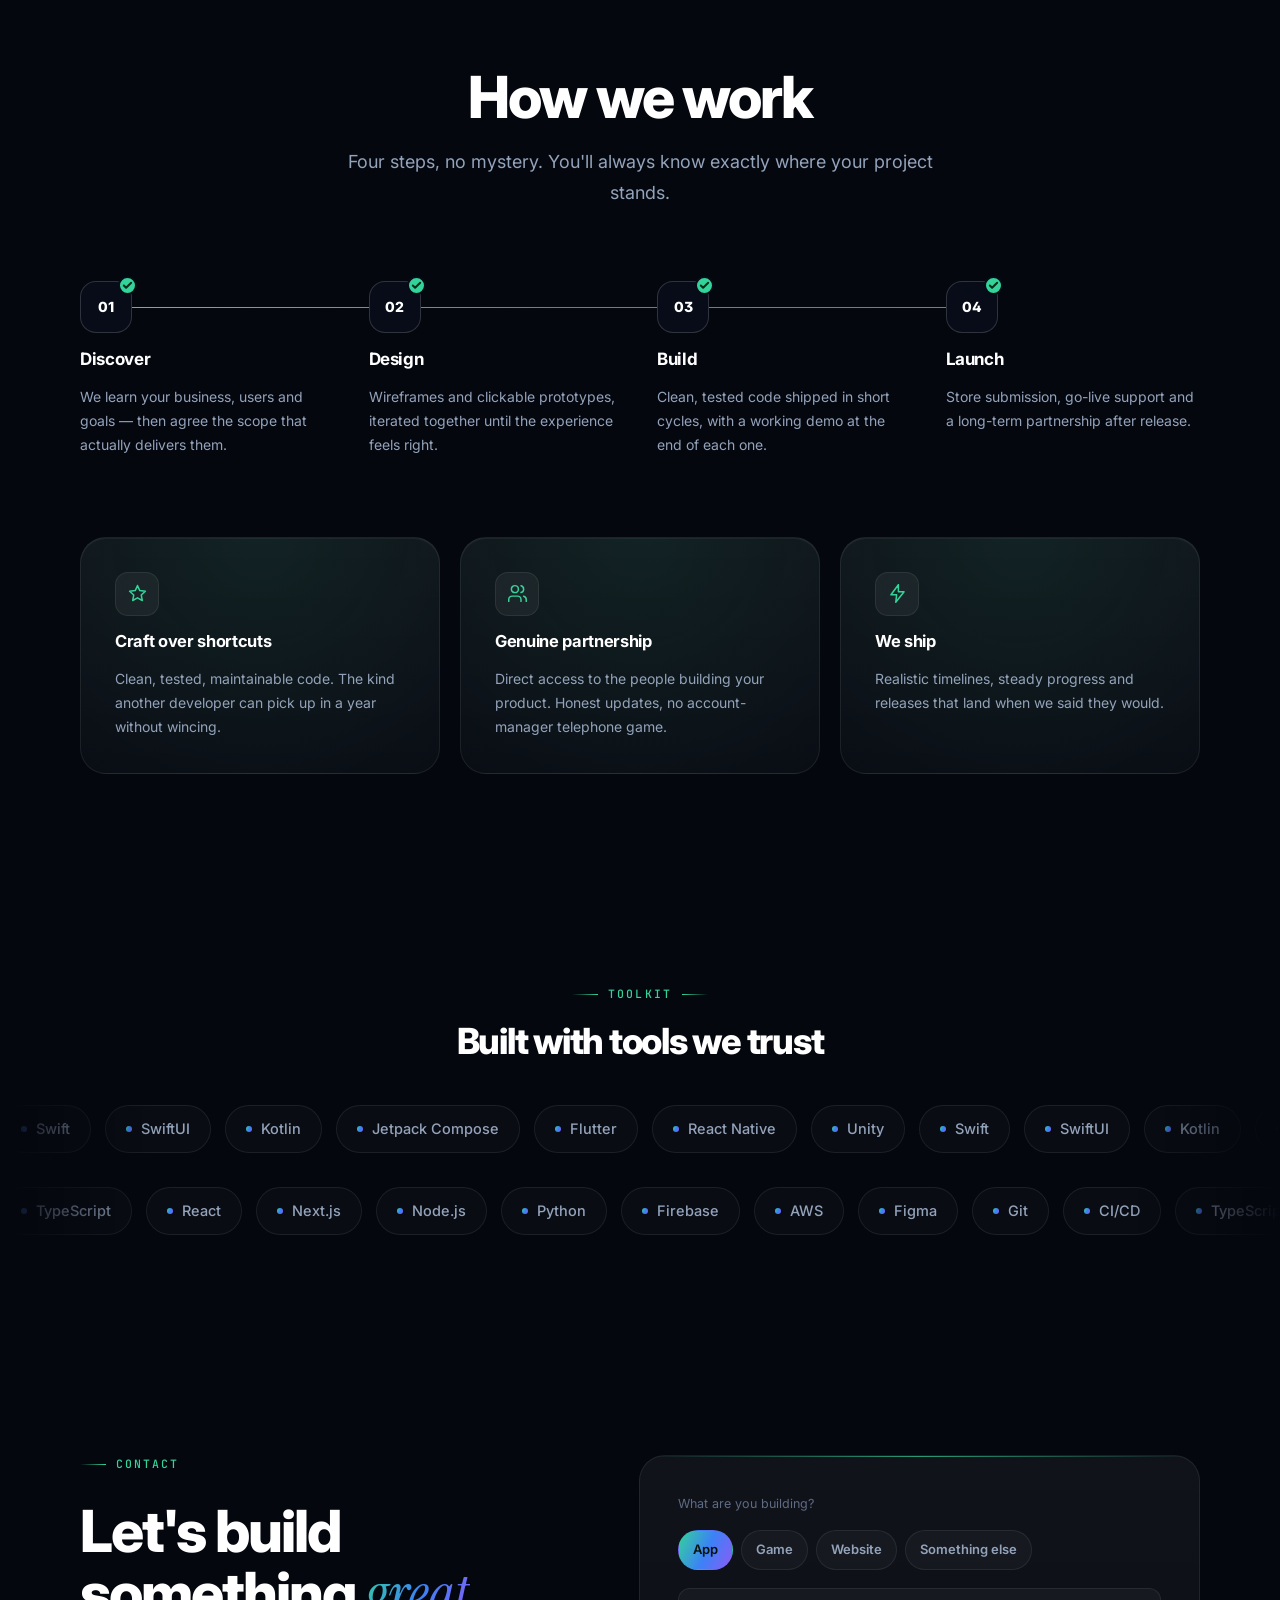
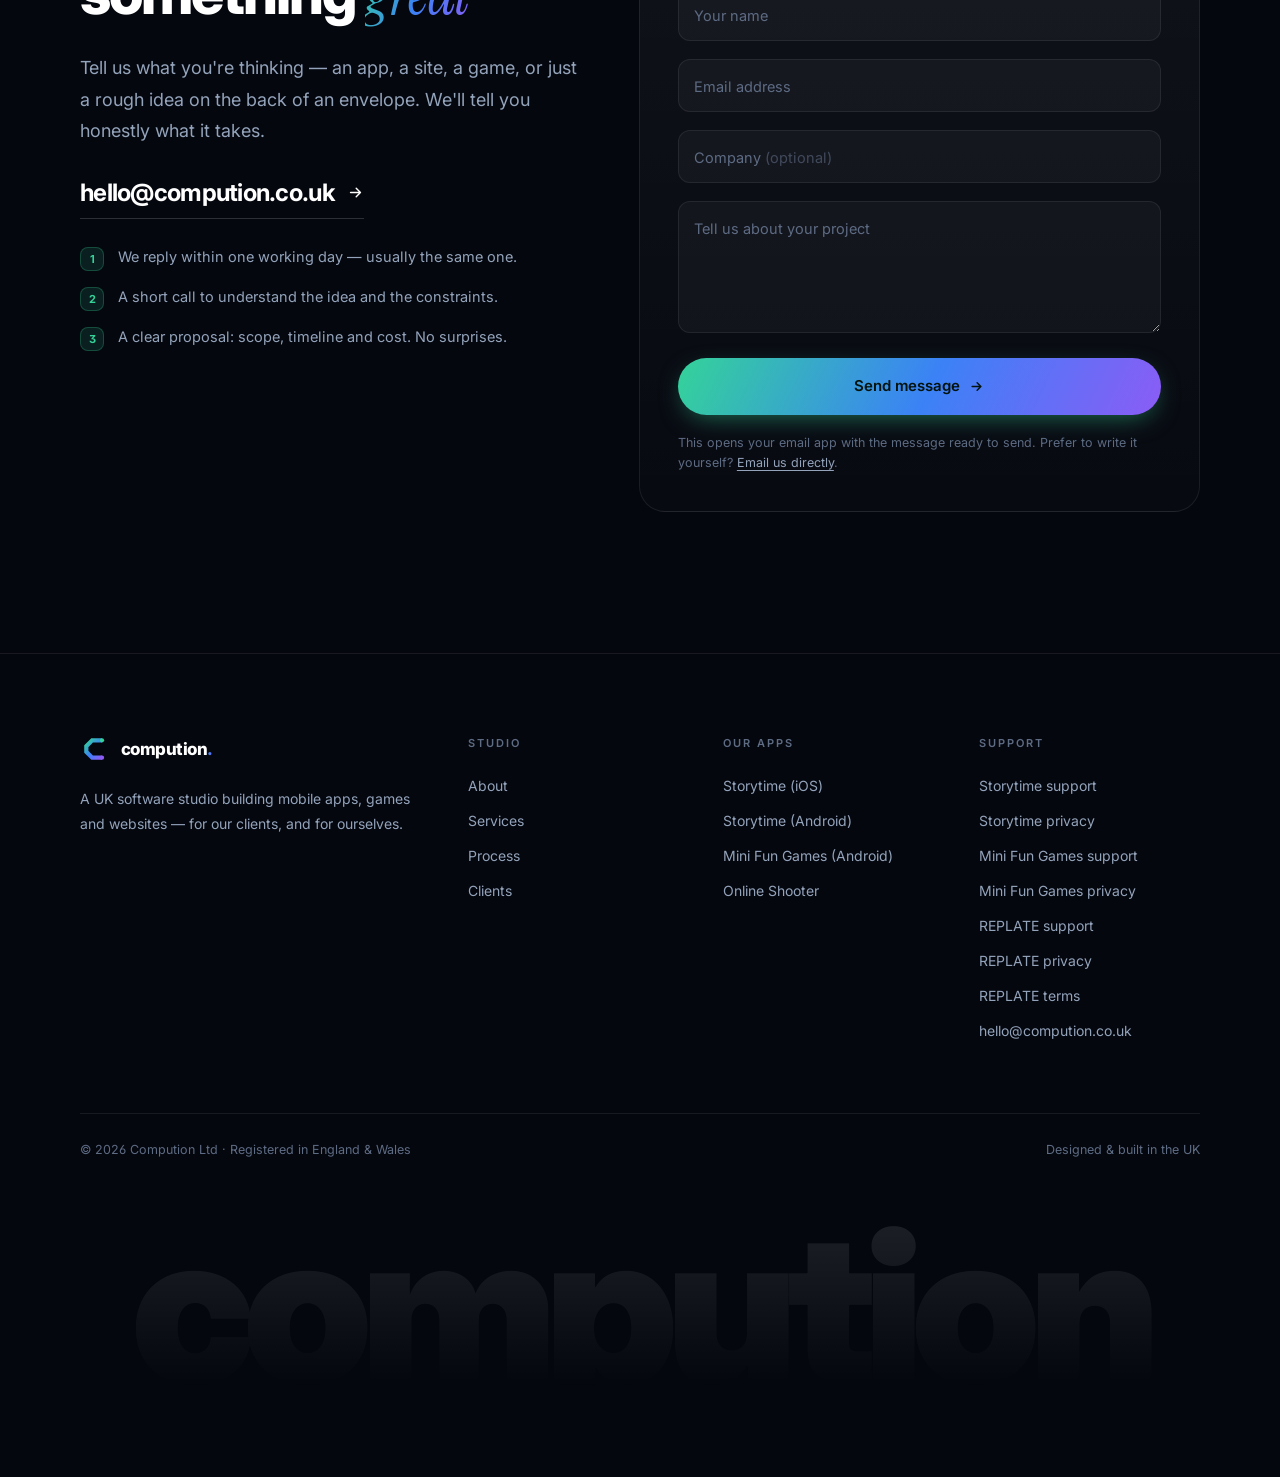
==== commit 94920d05: "Umpteen support and privacy pages; cookie-free visit counting The support and privacy pages now say " ====
--- a/index.html
+++ b/index.html
@@ -2144,6 +2144,7 @@
     .ide{display:none}
     .spy{display:none}
 </style></noscript>
+<script defer src="https://cloud.umami.is/script.js" data-website-id="7fdc2bec-3fe8-42e4-9aee-a1c7b25a93f0"></script>
 </head>
 <body>
 
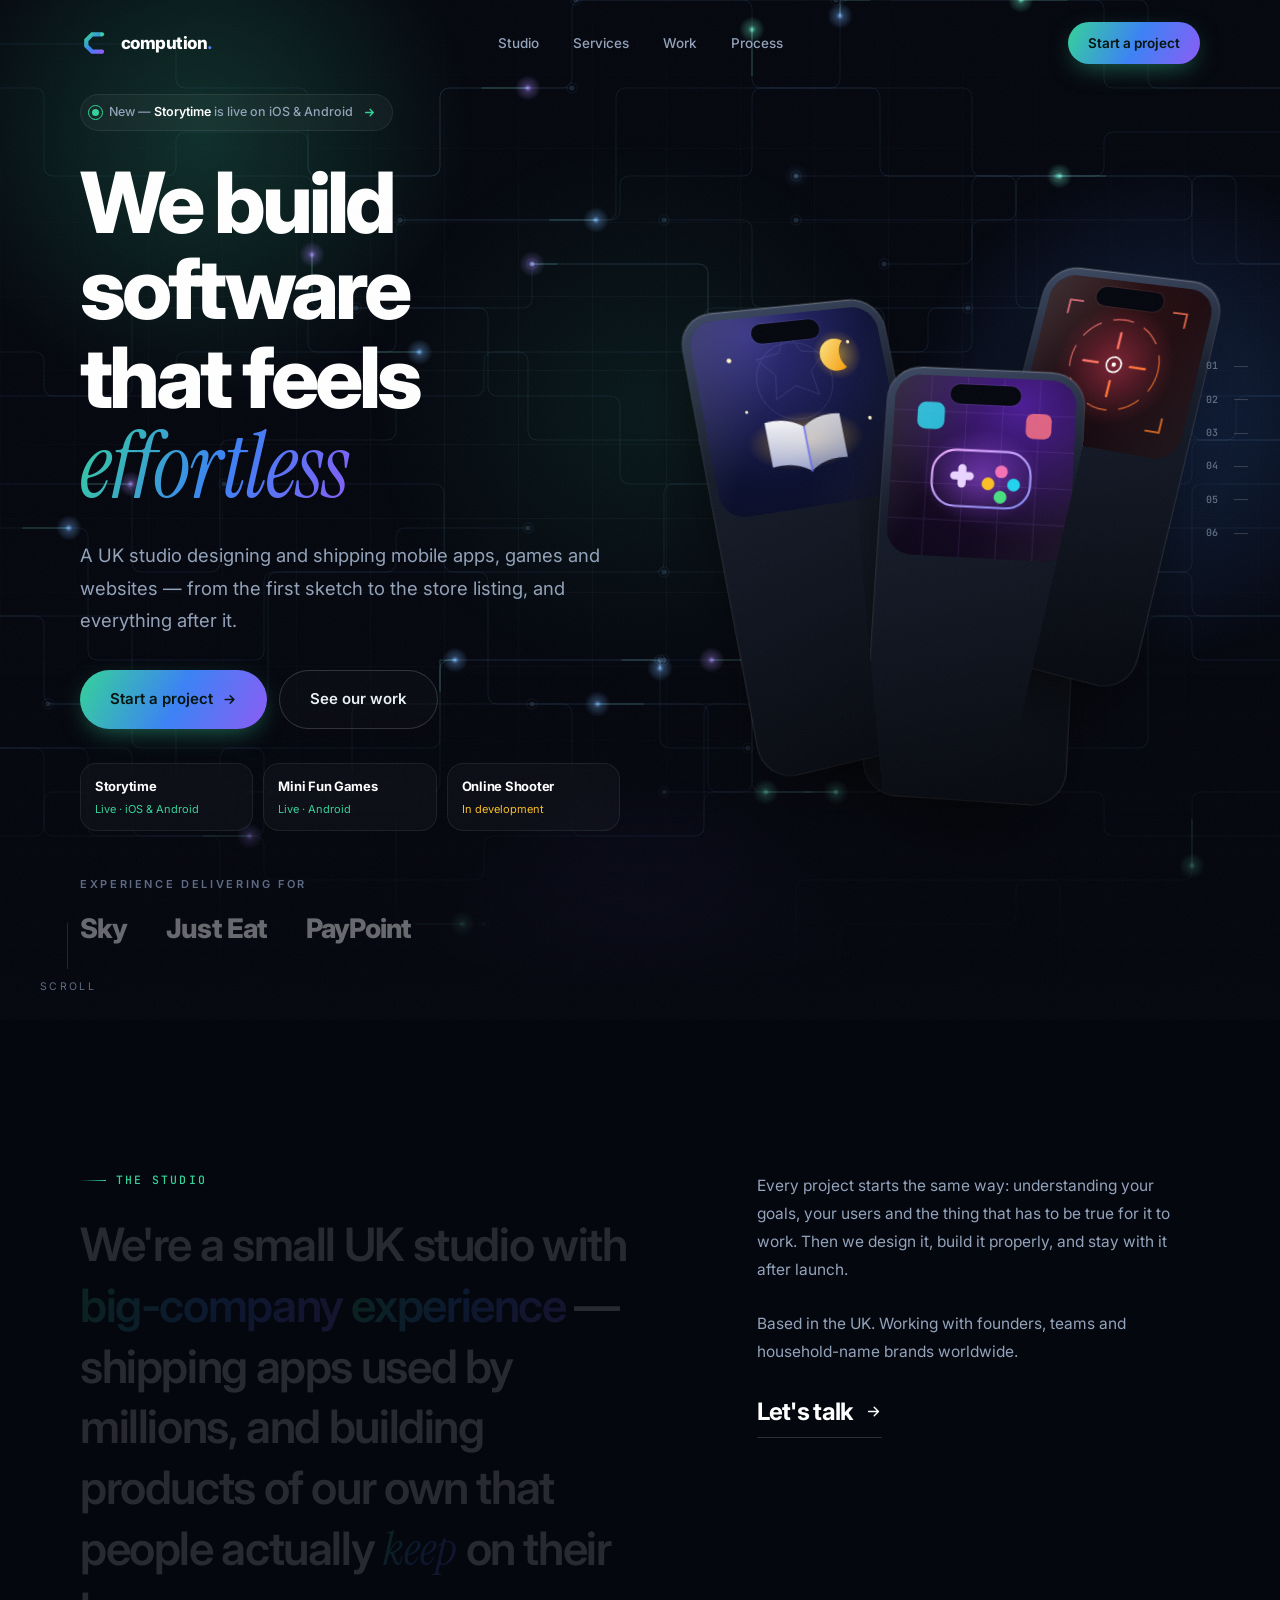
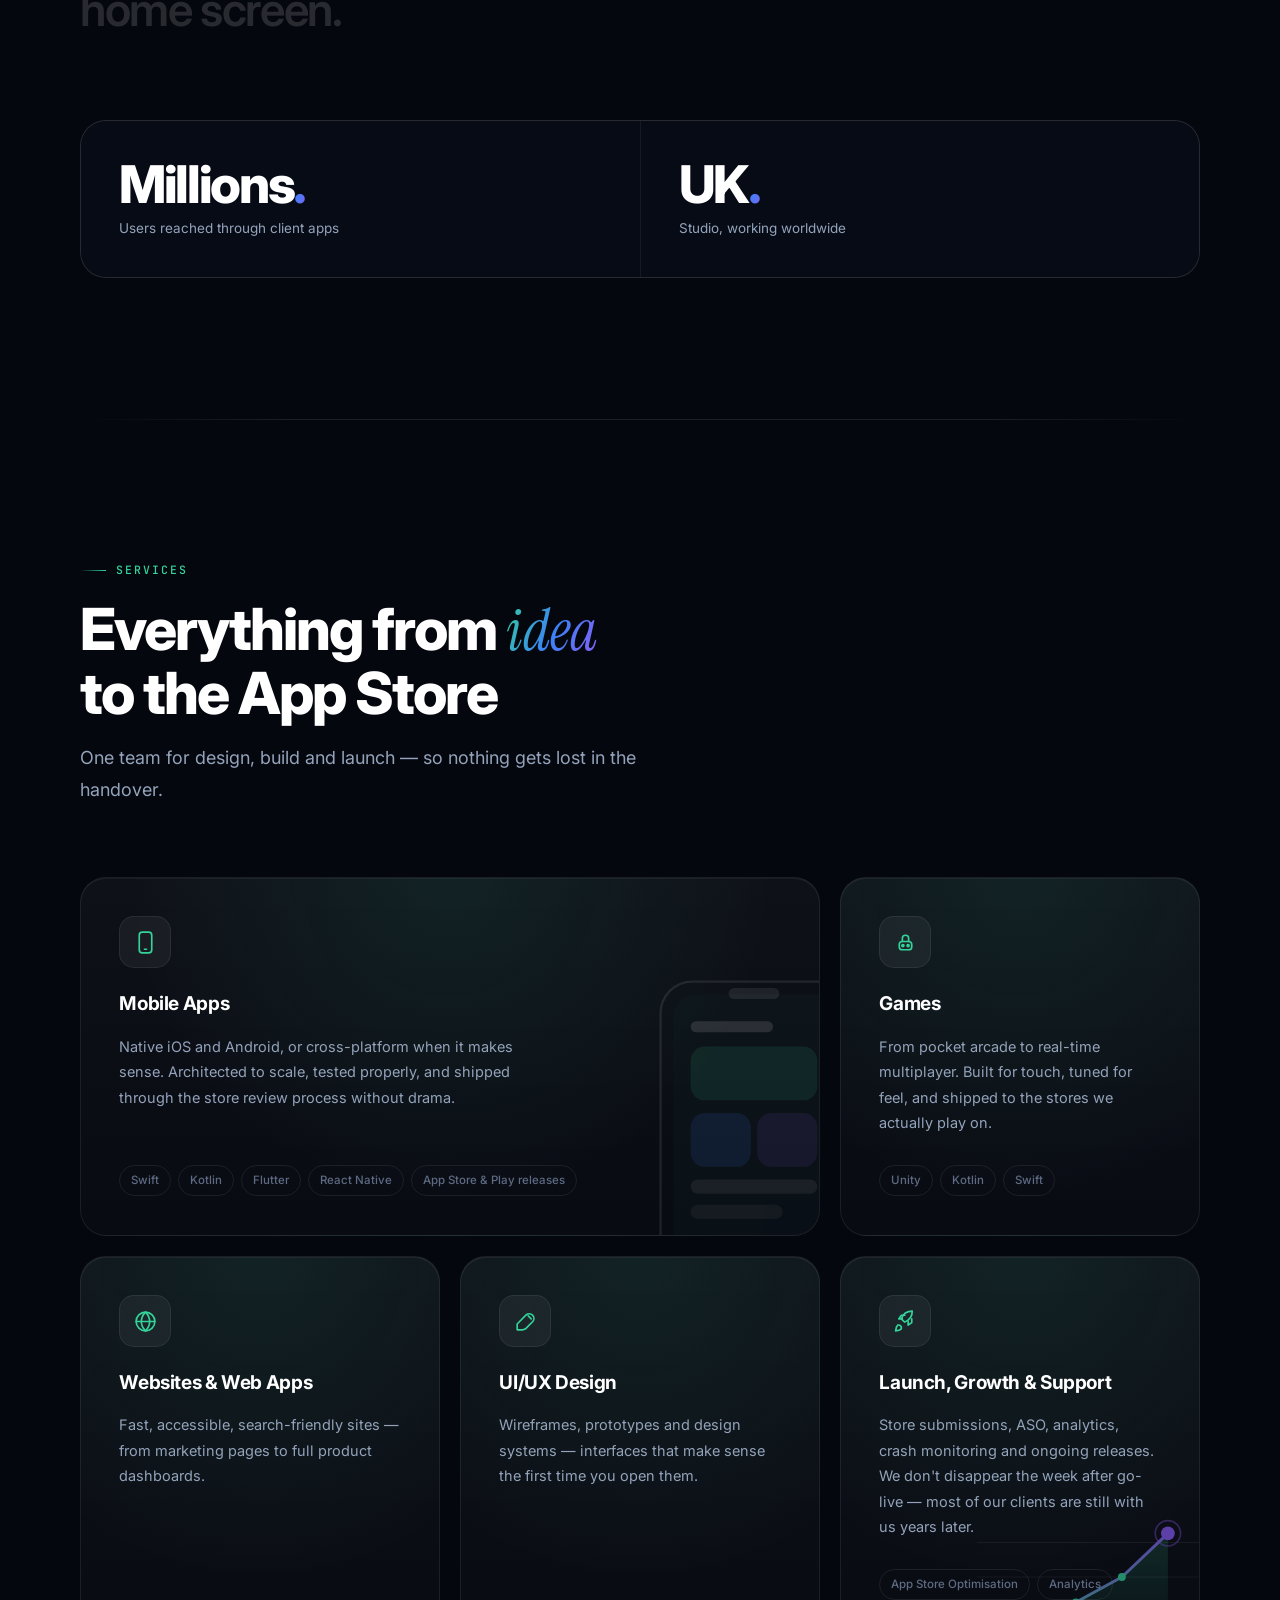
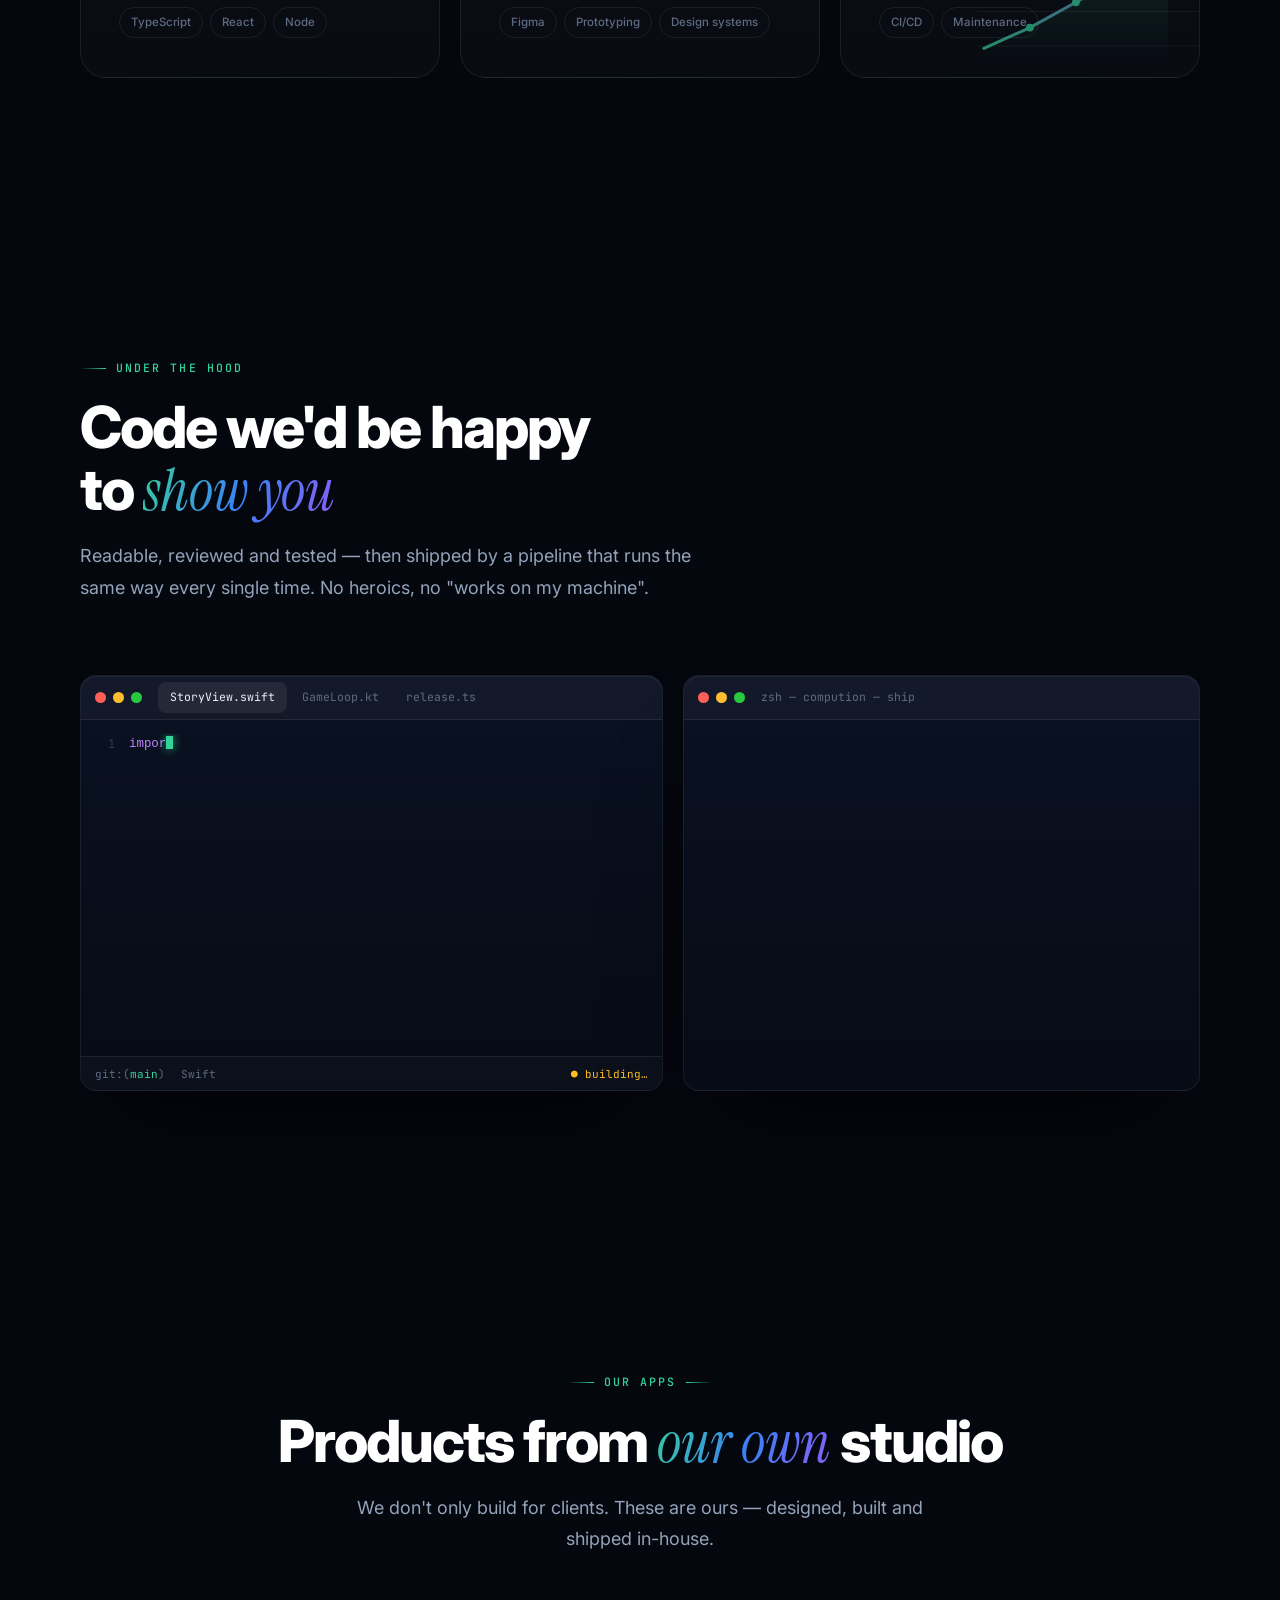
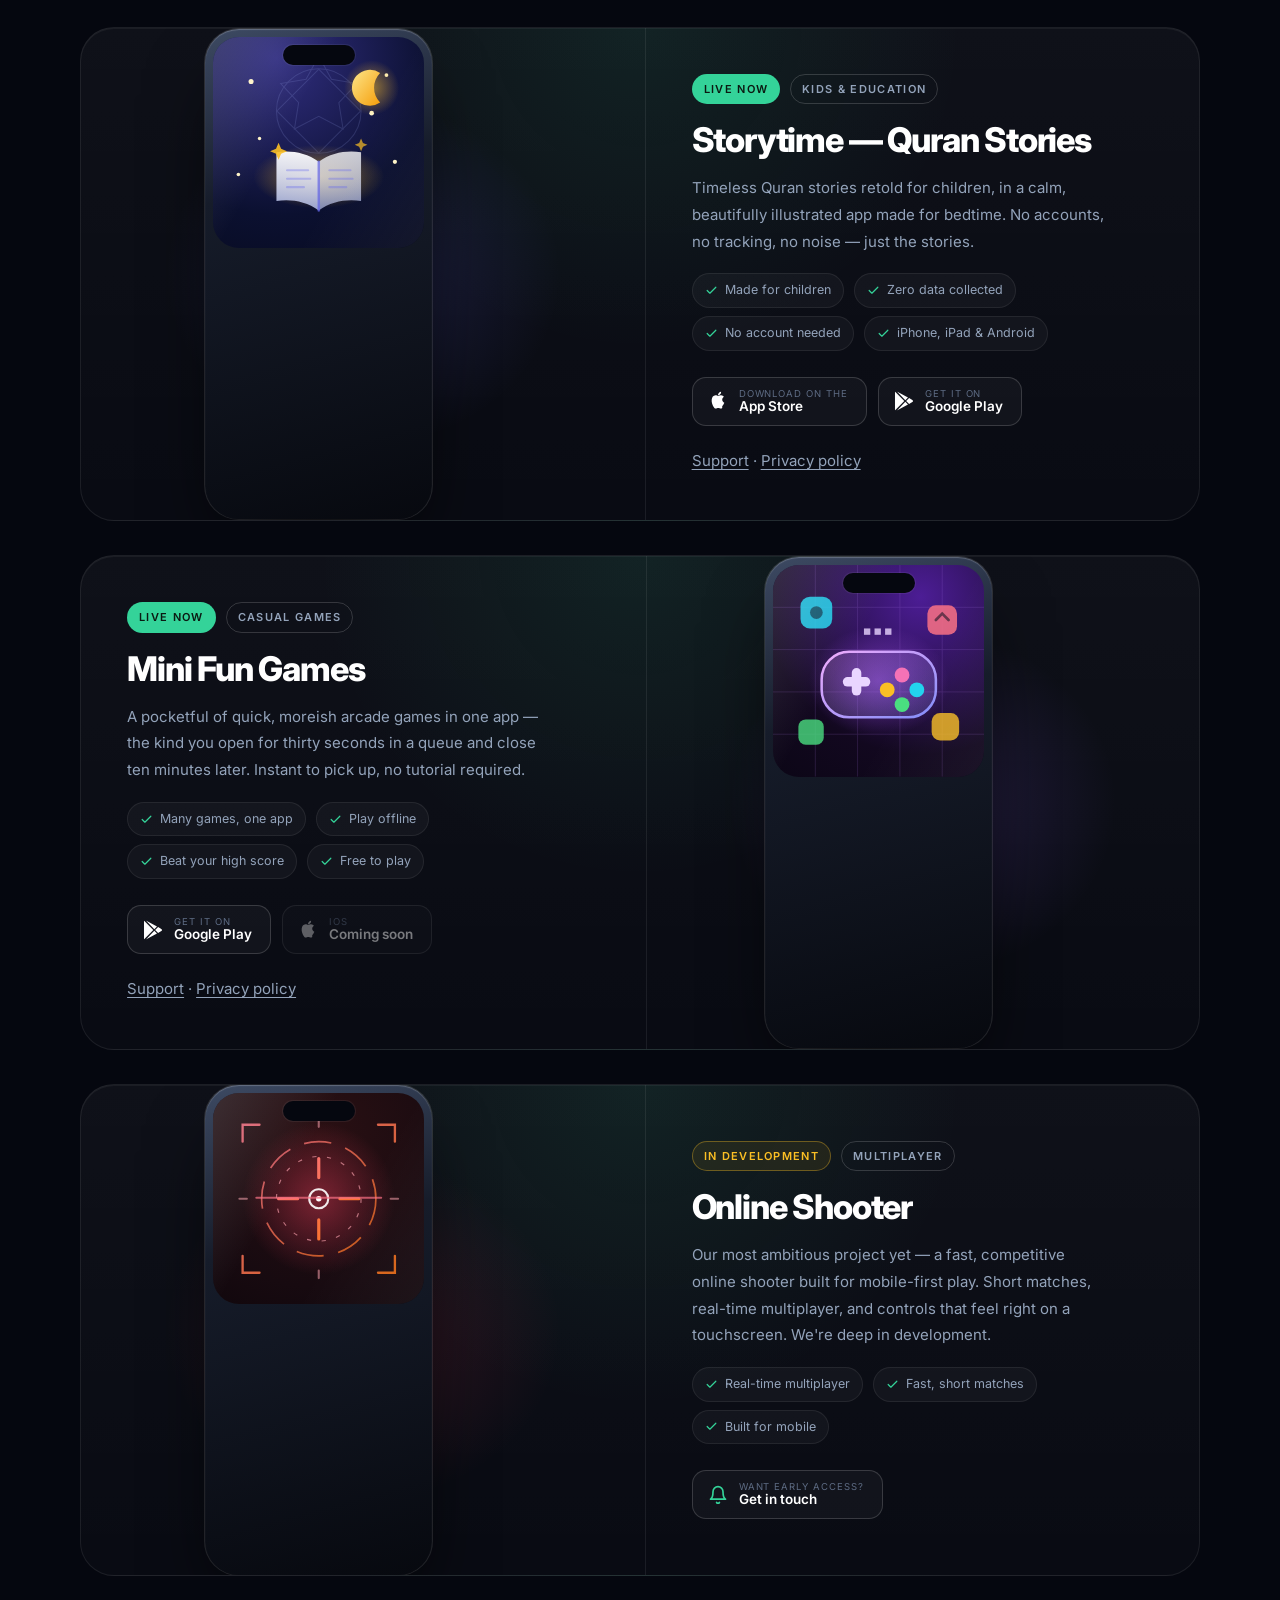
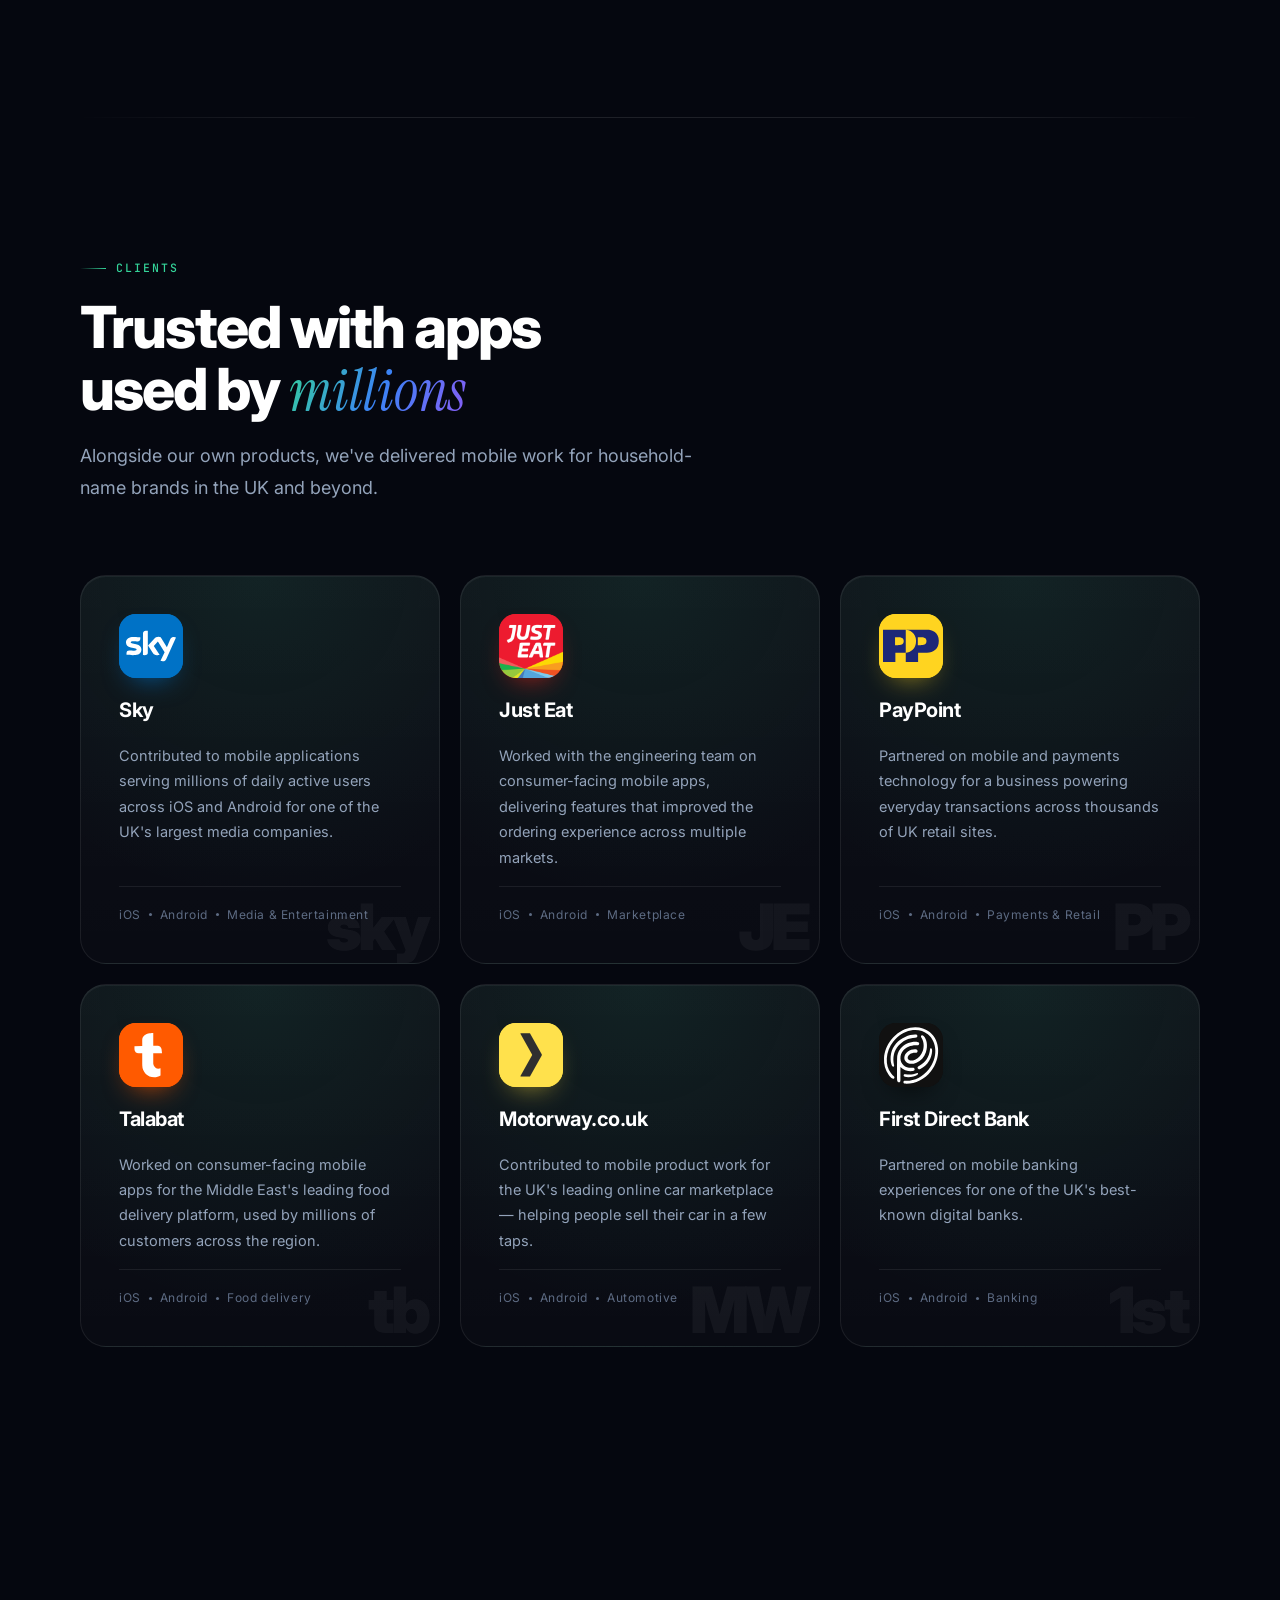
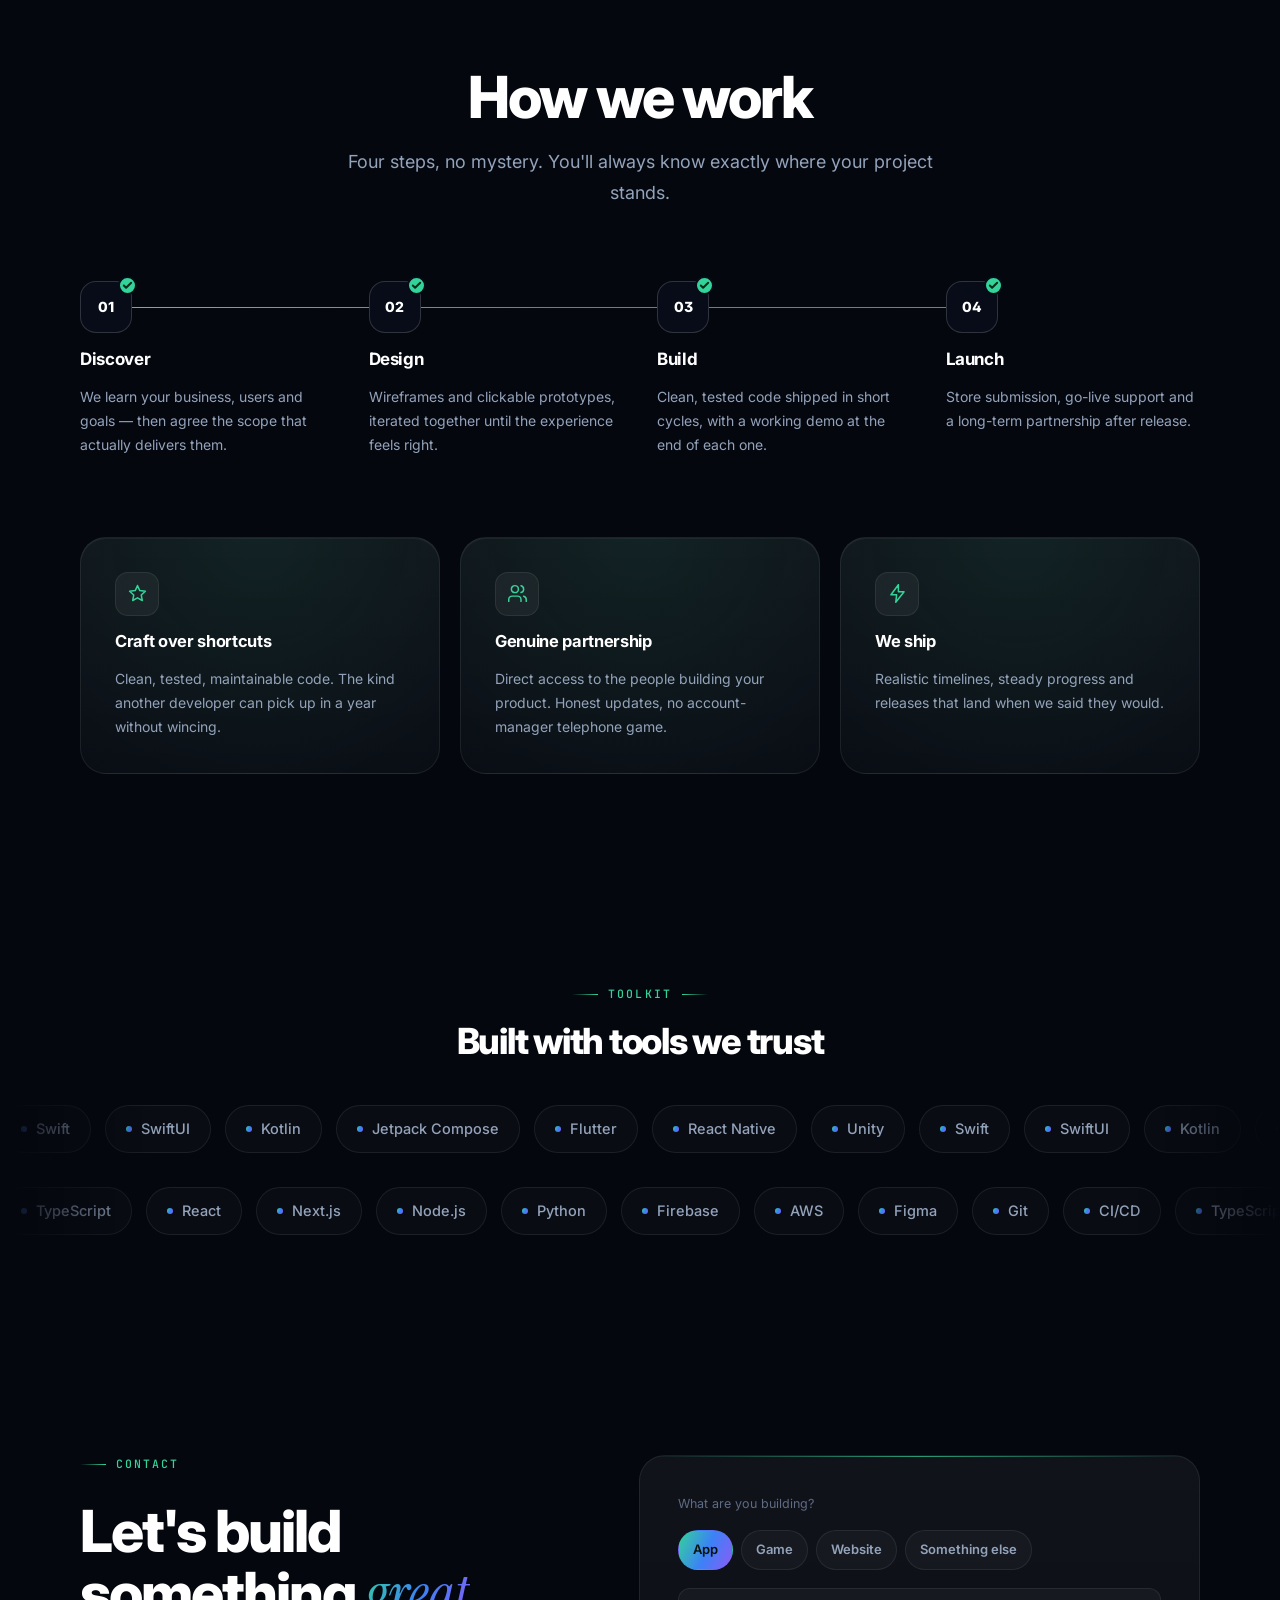
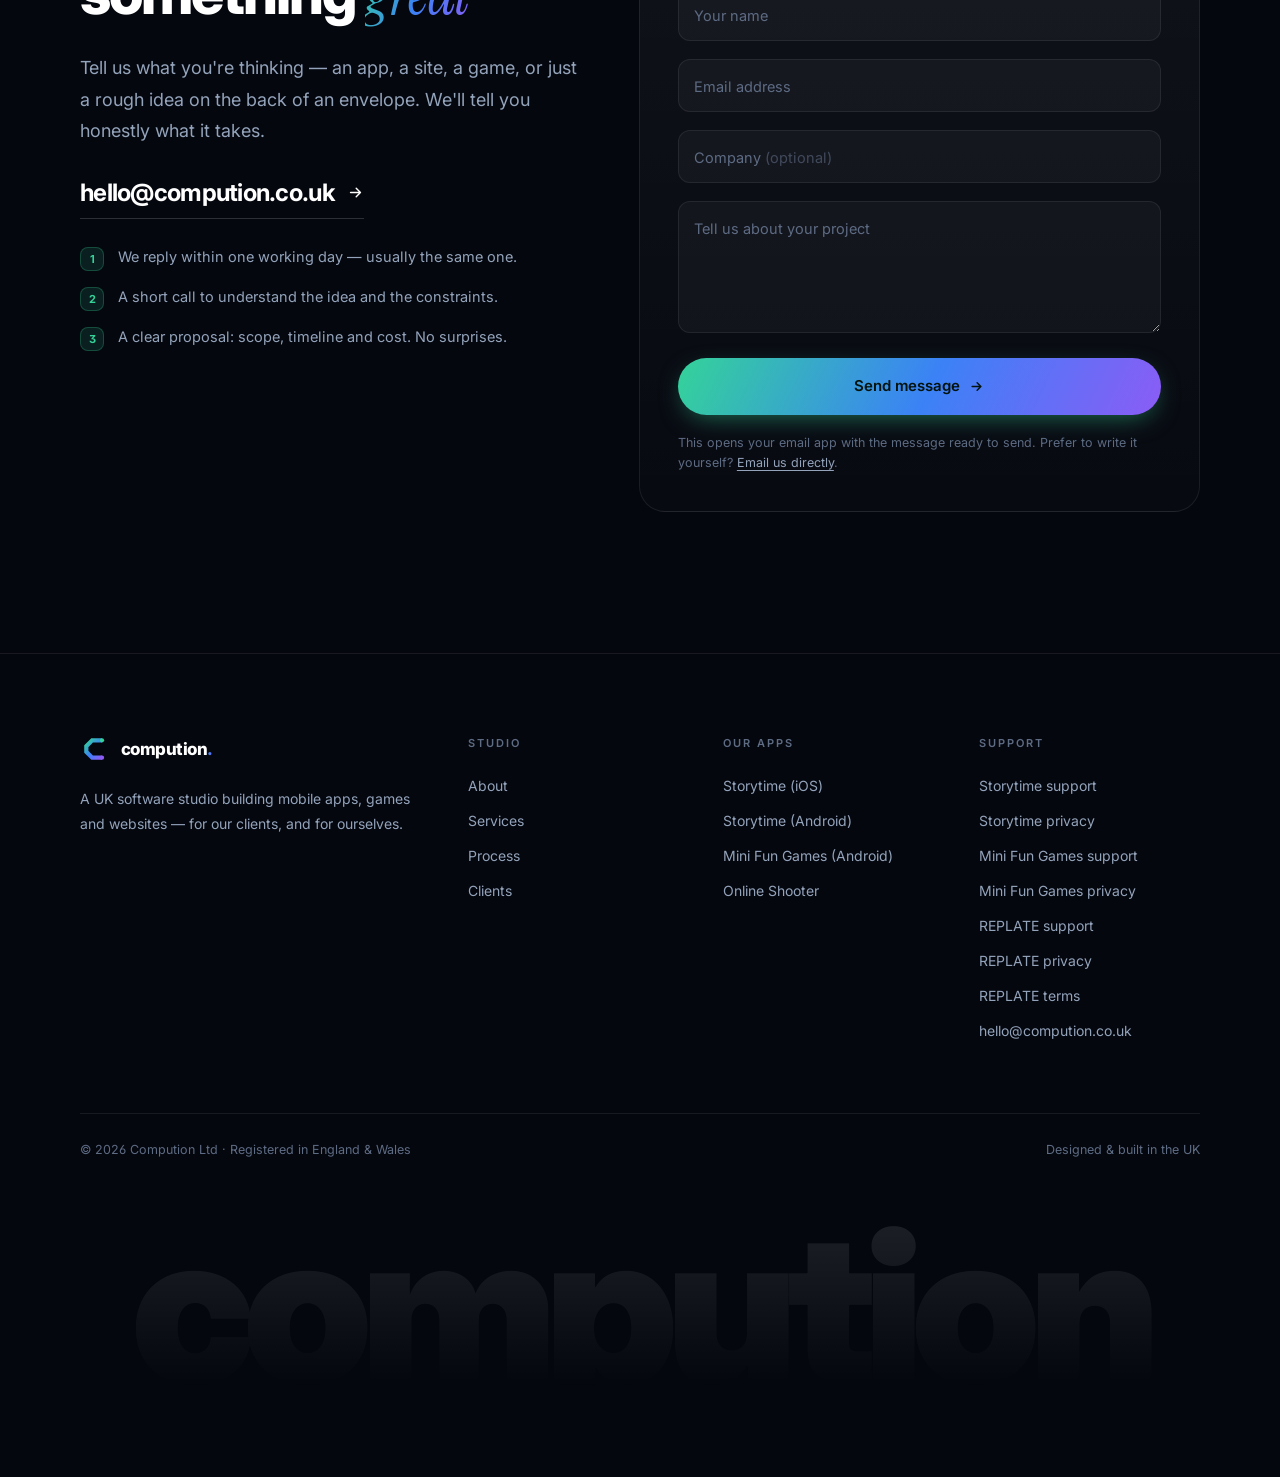
==== commit 08caee9d: "Umpteen landing page sends phones straight to their store; drop visit counting Co-Authored-By: Claud" ====
--- a/index.html
+++ b/index.html
@@ -2144,7 +2144,6 @@
     .ide{display:none}
     .spy{display:none}
 </style></noscript>
-<script defer src="https://cloud.umami.is/script.js" data-website-id="7fdc2bec-3fe8-42e4-9aee-a1c7b25a93f0"></script>
 </head>
 <body>
 
